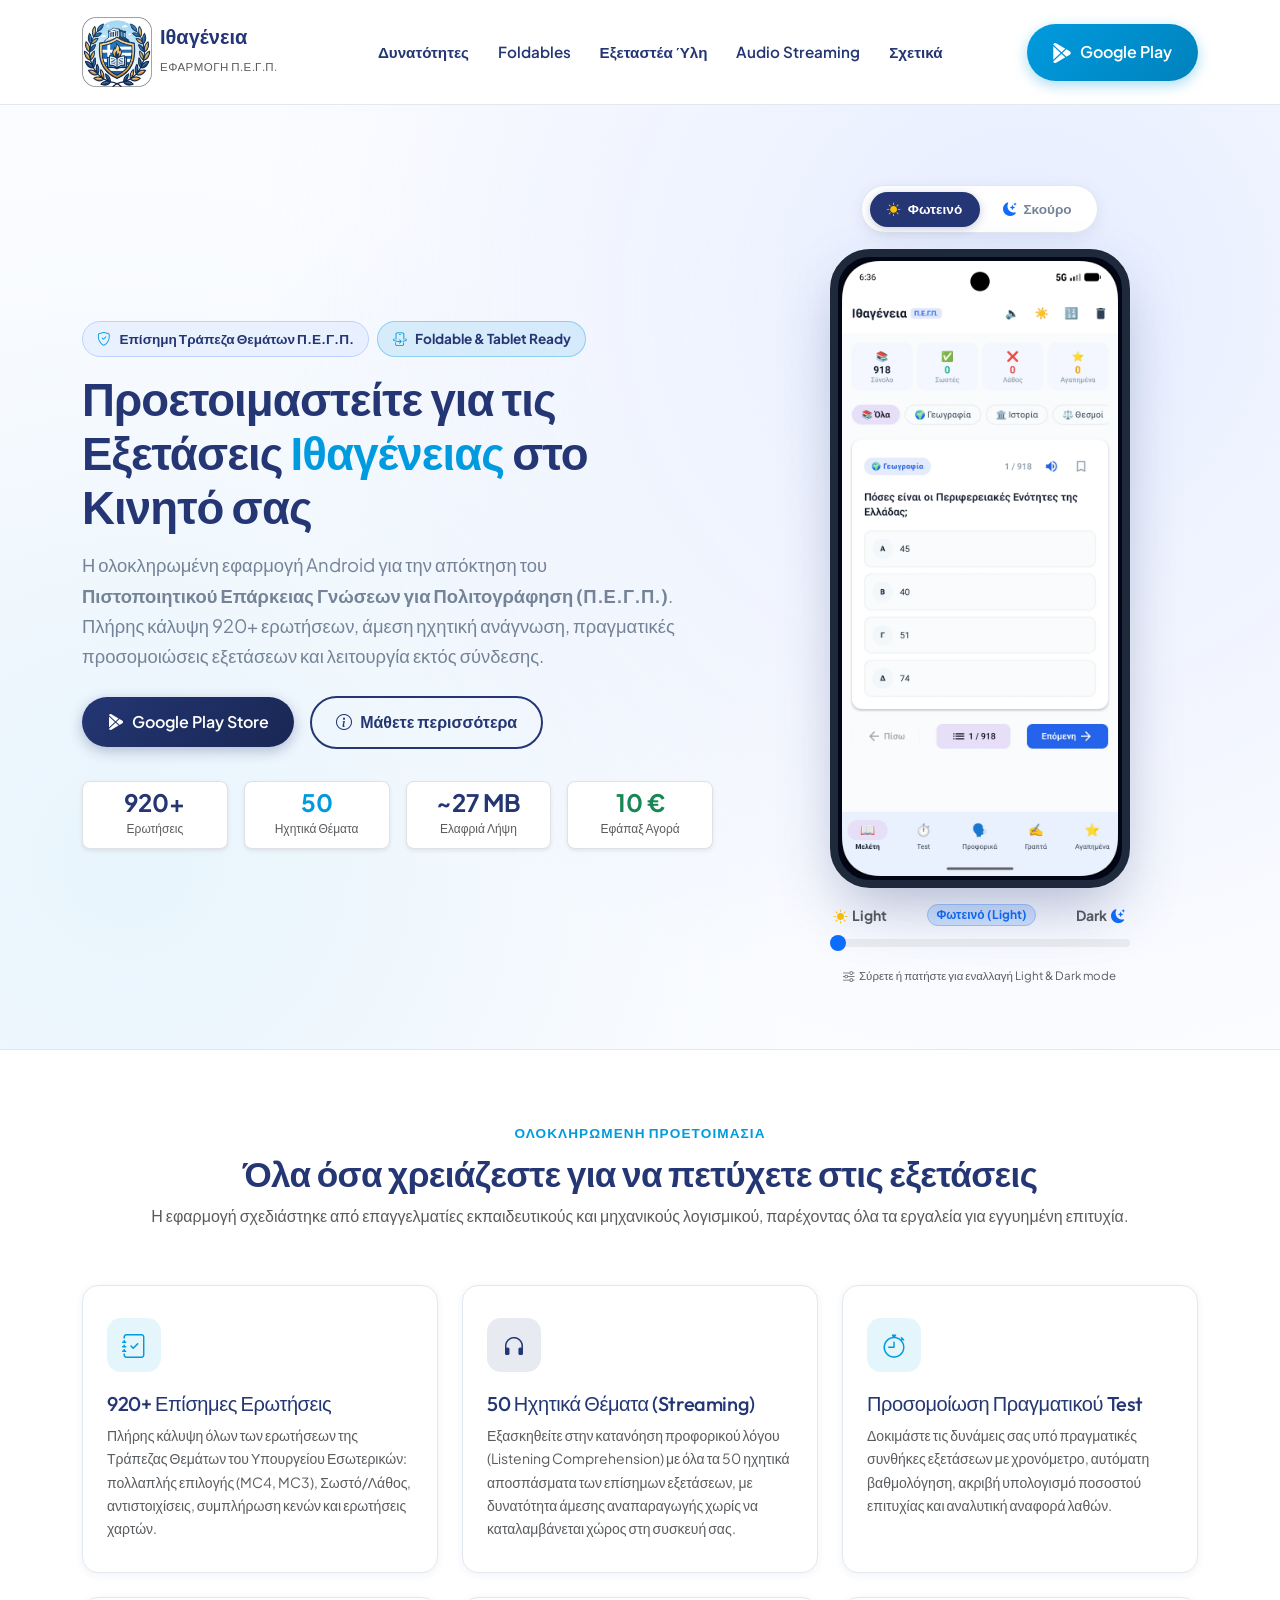
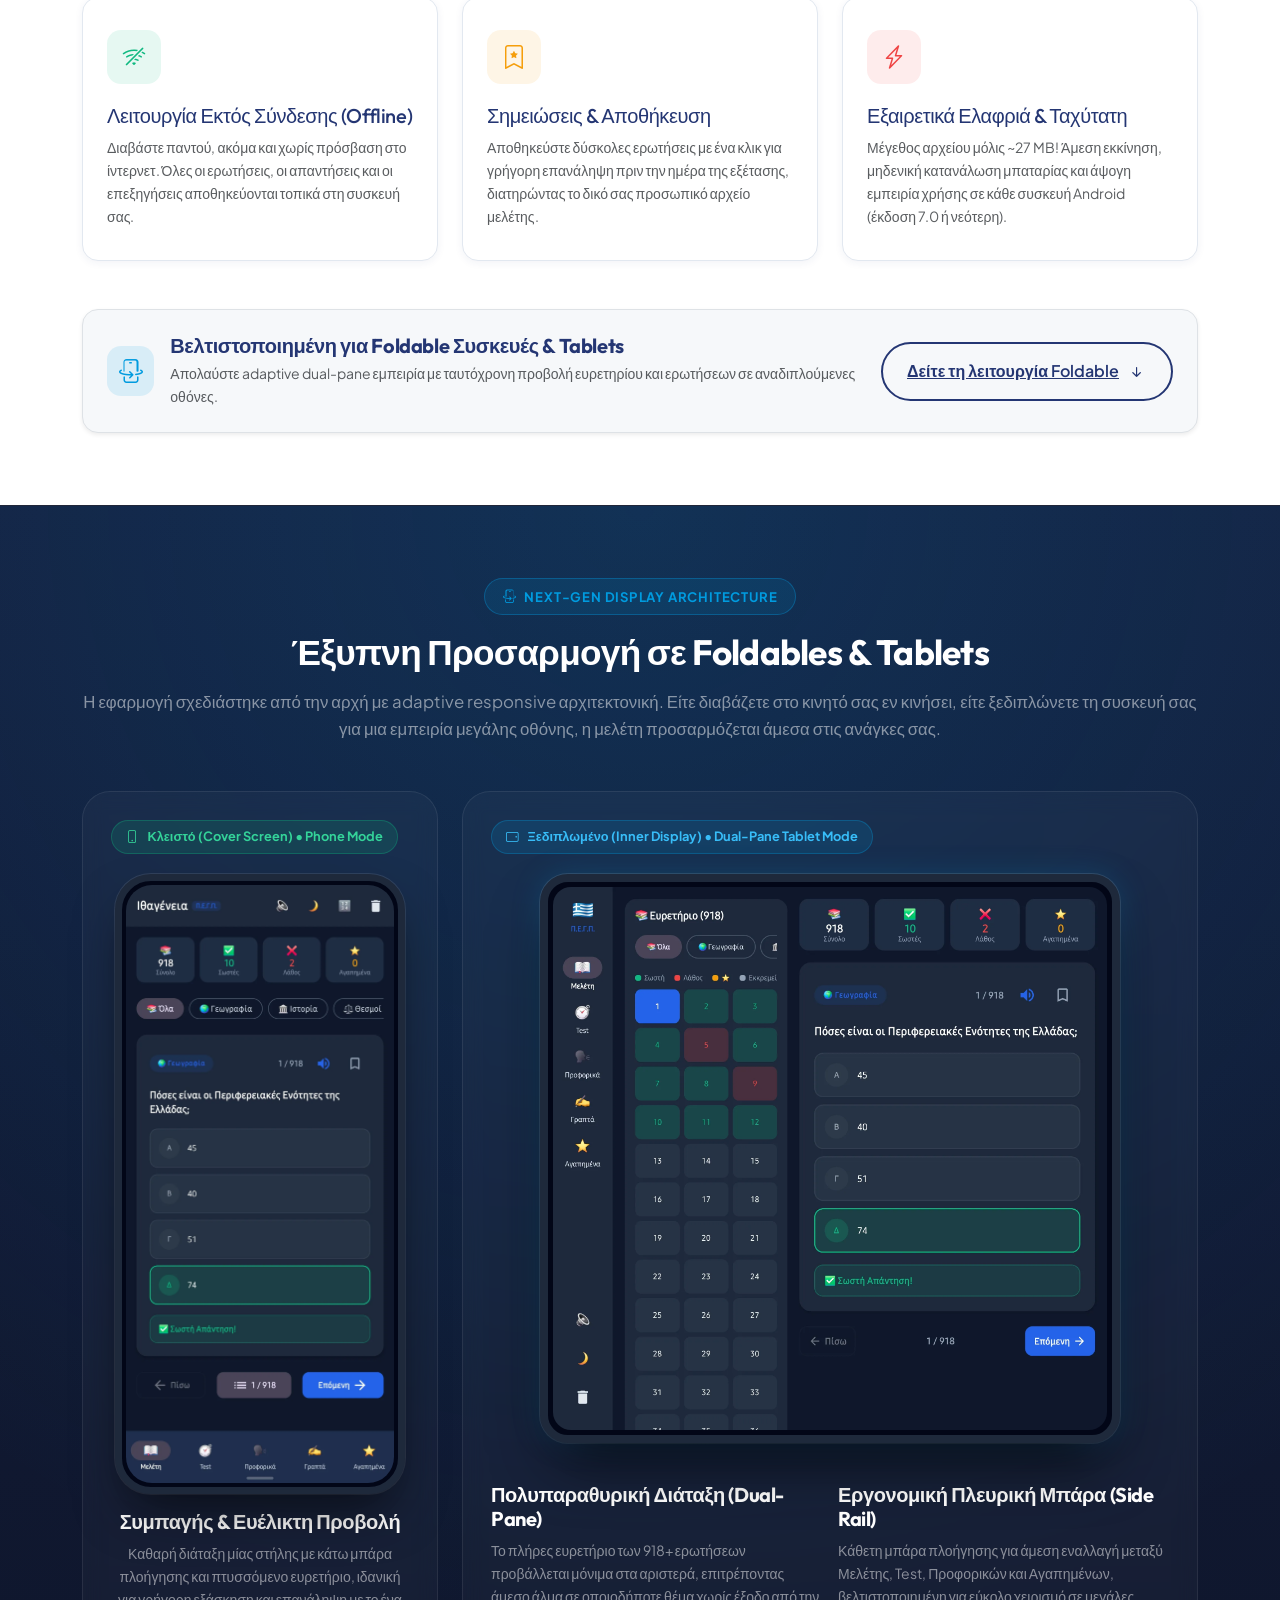
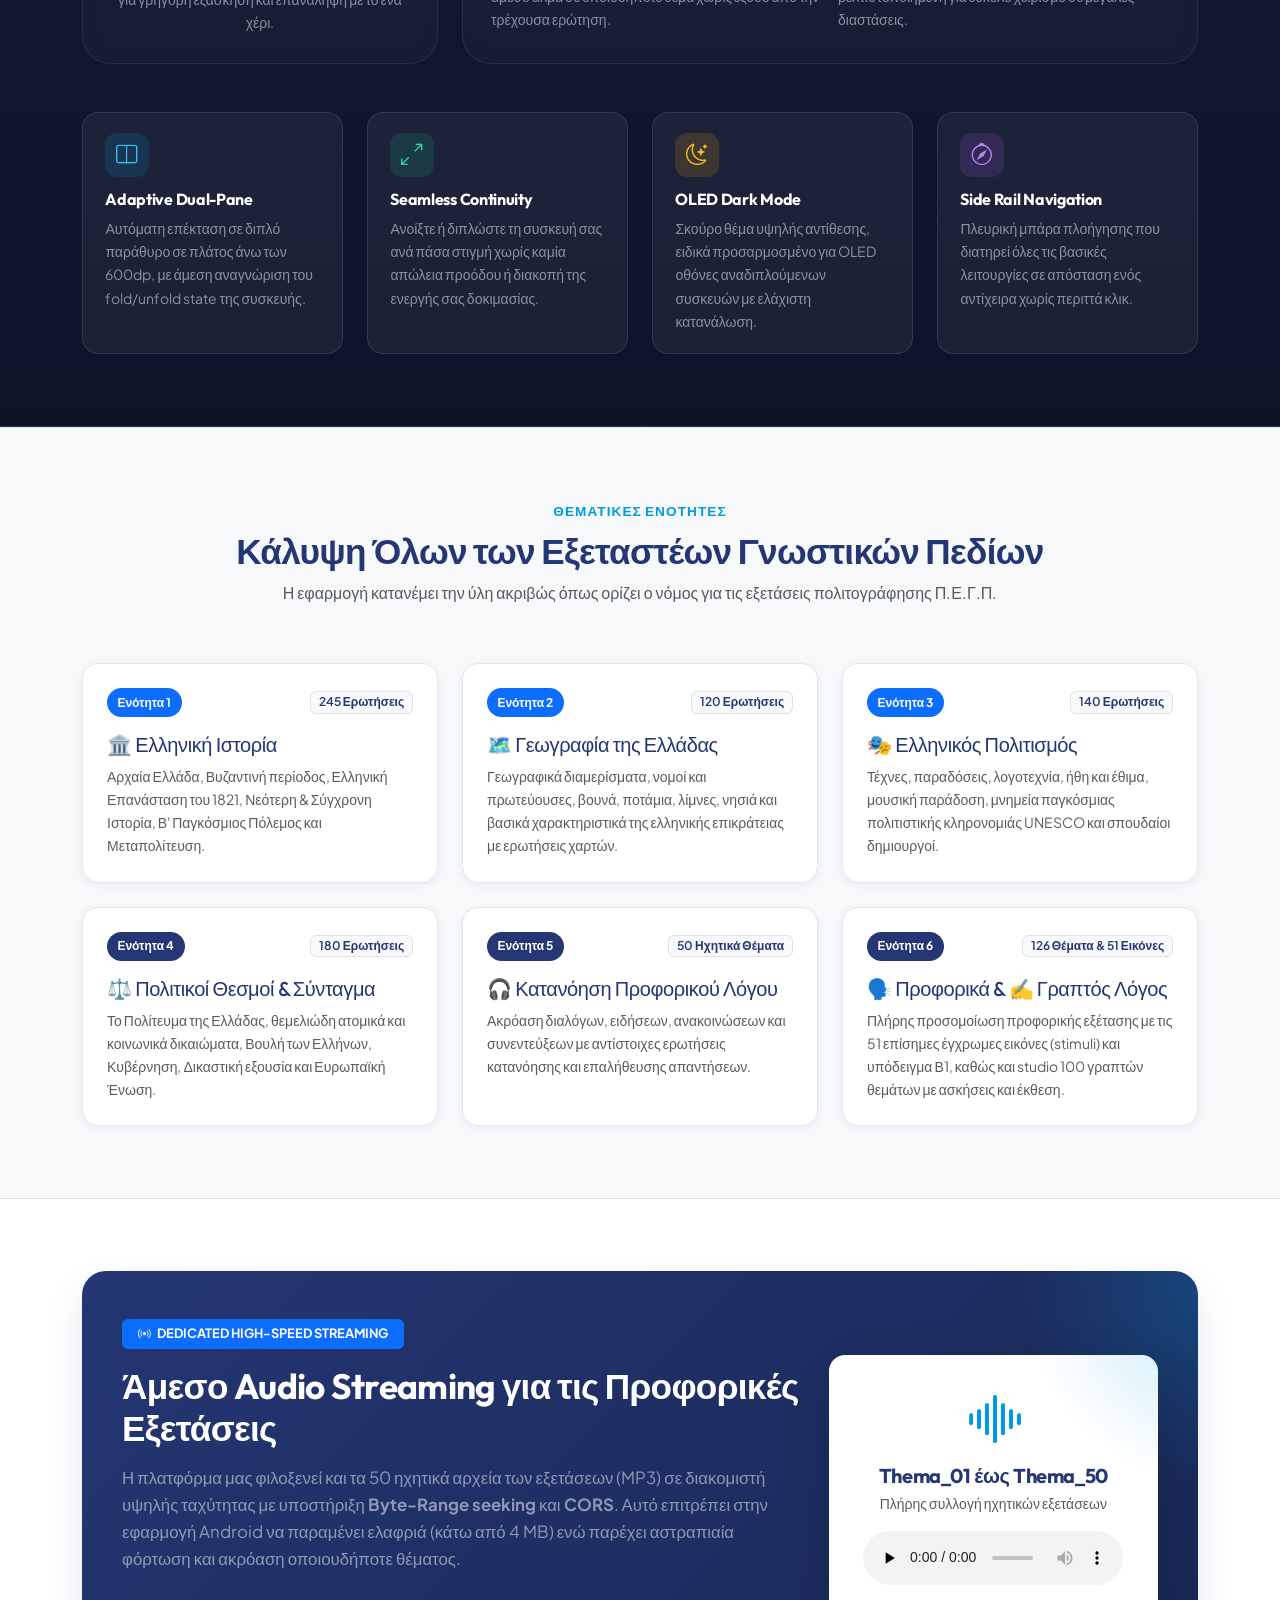
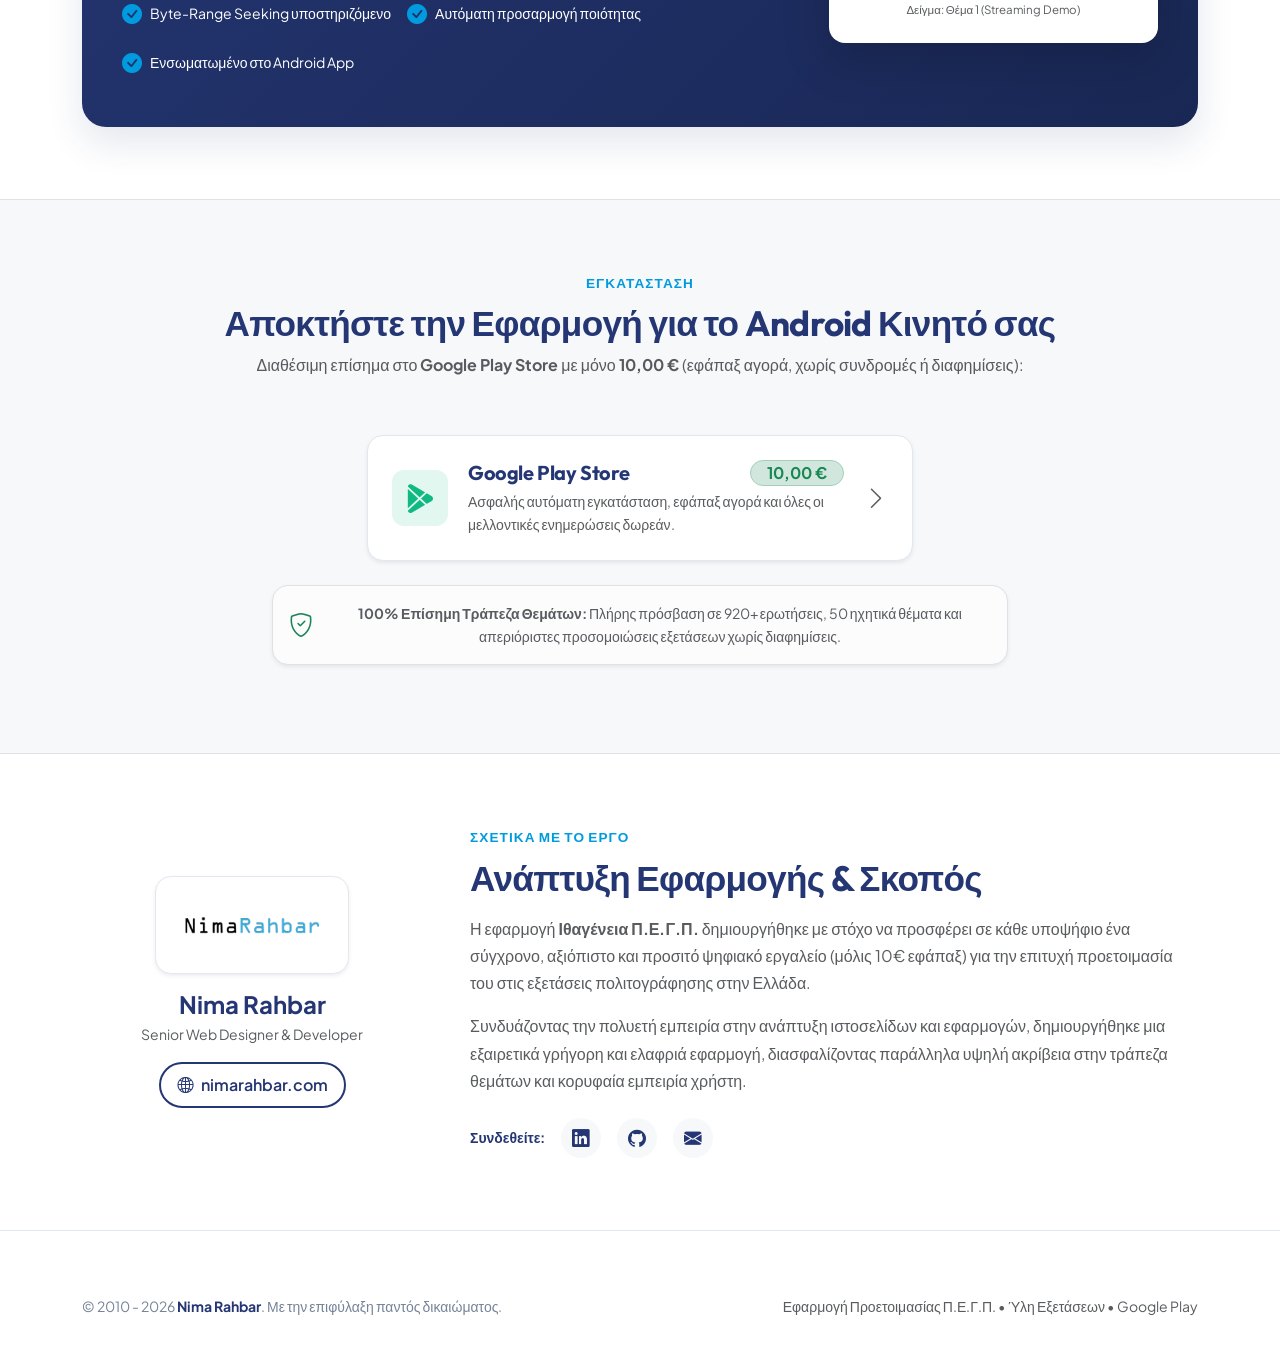
==== index.html @ b9b4ebdb "feat: update og image" ====
<!DOCTYPE html>
<html lang="el">

<head>
  <meta charset="UTF-8">
  <meta name="viewport" content="width=device-width, initial-scale=1.0">
  <title>Ιθαγένεια Π.Ε.Γ.Π. | Επίσημη Εφαρμογή Android</title>

  <!-- Preload Critical LCP Asset -->
  <link rel="preload" as="image" href="assets/main-light.webp" type="image/webp" fetchpriority="high">

  <!-- Canonical URL -->
  <link rel="canonical" href="https://ithageneia.nimarahbar.com/">

  <!-- Favicons & App Icons -->
  <link rel="apple-touch-icon" sizes="57x57" href="assets/apple-icon-57x57.png">
  <link rel="apple-touch-icon" sizes="60x60" href="assets/apple-icon-60x60.png">
  <link rel="apple-touch-icon" sizes="72x72" href="assets/apple-icon-72x72.png">
  <link rel="apple-touch-icon" sizes="76x76" href="assets/apple-icon-76x76.png">
  <link rel="apple-touch-icon" sizes="114x114" href="assets/apple-icon-114x114.png">
  <link rel="apple-touch-icon" sizes="120x120" href="assets/apple-icon-120x120.png">
  <link rel="apple-touch-icon" sizes="144x144" href="assets/apple-icon-144x144.png">
  <link rel="apple-touch-icon" sizes="152x152" href="assets/apple-icon-152x152.png">
  <link rel="apple-touch-icon" sizes="180x180" href="assets/apple-icon-180x180.png">
  <link rel="icon" type="image/png" sizes="192x192" href="assets/android-icon-192x192.png">
  <link rel="icon" type="image/png" sizes="32x32" href="assets/favicon-32x32.png">
  <link rel="icon" type="image/png" sizes="96x96" href="assets/favicon-96x96.png">
  <link rel="icon" type="image/png" sizes="16x16" href="assets/favicon-16x16.png">
  <meta name="msapplication-TileColor" content="#ffffff">
  <meta name="msapplication-TileImage" content="assets/ms-icon-144x144.png">
  <meta name="theme-color" content="#243673">
  <meta name="description"
    content="Η επίσημη εφαρμογή Android για τις εξετάσεις Ελληνικής Ιθαγένειας (Π.Ε.Γ.Π.). Πλήρης τράπεζα θεμάτων, ηχητική κατανόηση, προσομοίωση εξετάσεων, εξάσκηση εκτός σύνδεσης και βελτιστοποίηση για αναδιπλούμενες συσκευές (Foldables & Tablets).">

  <!-- Open Graph Meta Tags -->
  <meta property="og:title" content="Ιθαγένεια Π.Ε.Γ.Π. | Επίσημη Εφαρμογή Android">
  <meta property="og:description"
    content="Προετοιμαστείτε για το Πιστοποιητικό Επάρκειας Γνώσεων για Πολιτογράφηση. 920+ ερωτήσεις, 50 ηχητικά θέματα, υποστήριξη Foldable συσκευών, διαθέσιμο στο Google Play με μόνο 10€.">
  <meta property="og:type" content="website">
  <meta property="og:url" content="https://ithageneia.nimarahbar.com/">
  <meta property="og:image" content="https://ithageneia.nimarahbar.com/assets/desc_01.webp">
  <meta property="og:image:alt" content="Προεπισκόπηση Εφαρμογής Ιθαγένεια Π.Ε.Γ.Π.">
  <meta property="og:image:type" content="image/webp">
  <meta property="og:image:width" content="512">
  <meta property="og:image:height" content="512">

  <!-- Twitter Cards -->
  <meta name="twitter:card" content="summary_large_image">
  <meta name="twitter:title" content="Ιθαγένεια Π.Ε.Γ.Π. | Επίσημη Εφαρμογή Android">
  <meta name="twitter:description"
    content="920+ ερωτήσεις, 50 ηχητικά θέματα, υποστήριξη Foldable συσκευών, διαθέσιμο στο Google Play.">
  <meta name="twitter:image" content="https://ithageneia.nimarahbar.com/assets/main-light.webp">

  <!-- Local Web Fonts & Bootstrap Icons -->
  <link rel="stylesheet" href="assets/fonts/fonts.css">
  <link rel="stylesheet" href="https://cdn.jsdelivr.net/npm/bootstrap-icons@1.11.3/font/bootstrap-icons.min.css"
    media="print" onload="this.media='all'">
  <noscript>
    <link rel="stylesheet" href="https://cdn.jsdelivr.net/npm/bootstrap-icons@1.11.3/font/bootstrap-icons.min.css">
  </noscript>

  <!-- Bootstrap 5 CSS -->
  <link href="https://cdn.jsdelivr.net/npm/bootstrap@5.3.3/dist/css/bootstrap.min.css" rel="stylesheet"
    integrity="sha384-QWTKZyjpPEjISv5WaRU9OFeRpok6YctnYmDr5pNlyT2bRjXh0JMhjY6hW+ALEwIH" crossorigin="anonymous">

  <!-- Custom Theme Styles (nimarahbar.com Color Palette) -->
  <link rel="stylesheet" href="style.css">

  <!-- Structured Data (JSON-LD Schema) -->
  <script type="application/ld+json">
  {
    "@context": "https://schema.org",
    "@type": "SoftwareApplication",
    "name": "Ιθαγένεια Π.Ε.Γ.Π.",
    "operatingSystem": "Android",
    "applicationCategory": "EducationalApplication",
    "applicationSubCategory": "ExamPreparation",
    "image": "https://ithageneia.nimarahbar.com/assets/logo.webp",
    "screenshot": "https://ithageneia.nimarahbar.com/assets/main-light.webp",
    "offers": {
      "@type": "Offer",
      "price": "10.00",
      "priceCurrency": "EUR"
    },
    "installUrl": "https://play.google.com/store/apps/details?id=com.nimarahbar.ithageneia",
    "author": {
      "@type": "Person",
      "name": "Nima Rahbar",
      "url": "https://nimarahbar.com"
    },
    "description": "Η επίσημη εφαρμογή Android για τις εξετάσεις Ελληνικής Ιθαγένειας (Π.Ε.Γ.Π.)."
  }
  </script>
</head>

<body>

  <!-- Navigation Bar -->
  <nav class="navbar navbar-expand-lg navbar-custom sticky-top">
    <div class="container py-1">
      <a class="navbar-brand d-flex align-items-center gap-2" href="/">
        <div class="navbar-brand-logo">
          <img class="img-responsive" src="assets/logo.webp" alt="Ιθαγένεια Π.Ε.Γ.Π. - Επίσημη Εφαρμογή Android"
            width="70" height="70">
        </div>
        <div>
          <span class="fw-bold fs-5 text-navy-custom d-block lh-1">Ιθαγένεια</span>
          <small class="text-muted" style="font-size: 0.72rem; letter-spacing: 0.04em;">ΕΦΑΡΜΟΓΗ Π.Ε.Γ.Π.</small>
        </div>
      </a>

      <button class="navbar-toggler border-0 shadow-none" type="button" data-bs-toggle="collapse"
        data-bs-target="#navbarMain" aria-controls="navbarMain" aria-expanded="false" aria-label="Εναλλαγή πλοήγησης">
        <span class="navbar-toggler-icon"></span>
      </button>

      <div class="collapse navbar-collapse" id="navbarMain">
        <ul class="navbar-nav mx-auto mb-2 mb-lg-0">
          <li class="nav-item">
            <a class="nav-link" href="#features">Δυνατότητες</a>
          </li>
          <li class="nav-item">
            <a class="nav-link" href="#foldables">Foldables</a>
          </li>
          <li class="nav-item">
            <a class="nav-link" href="#syllabus">Εξεταστέα Ύλη</a>
          </li>
          <li class="nav-item">
            <a class="nav-link" href="#audio">Audio Streaming</a>
          </li>
          <li class="nav-item">
            <a class="nav-link" href="#about">Σχετικά</a>
          </li>
        </ul>

        <div class="d-flex align-items-center gap-2 mt-3 mt-lg-0">
          <a href="#download" class="btn-primary-custom text-decoration-none">
            <i class="bi bi-google-play fs-5"></i>
            <span>Google Play</span>
          </a>
        </div>
      </div>
    </div>
  </nav>

  <!-- Main Landmark -->
  <main id="main-content">

    <!-- Hero Section -->
    <header class="hero-section">
      <div class="container">
        <div class="row align-items-center g-5">
          <div class="col-lg-7">
            <div class="d-flex flex-wrap align-items-center gap-2 mb-3">
              <div class="hero-badge mb-0">
                <i class="bi bi-shield-check text-primary-custom"></i>
                <span>Επίσημη Τράπεζα Θεμάτων Π.Ε.Γ.Π.</span>
              </div>
              <div class="hero-badge mb-0"
                style="background: rgba(0, 155, 223, 0.12); border-color: rgba(0, 155, 223, 0.35); color: var(--nr-navy);">
                <i class="bi bi-phone-flip text-primary-custom"></i>
                <span>Foldable &amp; Tablet Ready</span>
              </div>
            </div>

            <h1 class="hero-title mb-3">
              Προετοιμαστείτε για τις Εξετάσεις <span class="text-primary-custom">Ιθαγένειας</span> στο Κινητό σας
            </h1>

            <p class="hero-subtitle mb-4">
              Η ολοκληρωμένη εφαρμογή Android για την απόκτηση του <strong>Πιστοποιητικού Επάρκειας Γνώσεων για
                Πολιτογράφηση (Π.Ε.Γ.Π.)</strong>. Πλήρης κάλυψη 920+ ερωτήσεων, άμεση ηχητική ανάγνωση, πραγματικές
              προσομοιώσεις εξετάσεων και λειτουργία εκτός σύνδεσης.
            </p>

            <div class="d-flex flex-wrap align-items-center gap-3 mb-4">
              <a href="https://play.google.com/store/apps/details?id=com.nimarahbar.ithageneia" target="_blank"
                rel="noopener noreferrer" class="btn-navy-custom text-decoration-none">
                <i class="bi bi-google-play"></i>
                <span>Google Play Store</span>
              </a>
              <a href="#features" class="btn-outline-navy text-decoration-none">
                <i class="bi bi-info-circle"></i>
                <span>Μάθετε περισσότερα</span>
              </a>
            </div>

            <!-- Quick Metrics Badges -->
            <div class="row g-3 pt-2">
              <div class="col-6 col-sm-3">
                <div class="border rounded-3 p-2 bg-white text-center shadow-sm">
                  <div class="fw-bold fs-4 text-navy-custom lh-1">920+</div>
                  <small class="text-muted" style="font-size: 0.75rem;">Ερωτήσεις</small>
                </div>
              </div>
              <div class="col-6 col-sm-3">
                <div class="border rounded-3 p-2 bg-white text-center shadow-sm">
                  <div class="fw-bold fs-4 text-primary-custom lh-1">50</div>
                  <small class="text-muted" style="font-size: 0.75rem;">Ηχητικά Θέματα</small>
                </div>
              </div>
              <div class="col-6 col-sm-3">
                <div class="border rounded-3 p-2 bg-white text-center shadow-sm">
                  <div class="fw-bold fs-4 text-navy-custom lh-1">~27 MB</div>
                  <small class="text-muted" style="font-size: 0.75rem;">Ελαφριά Λήψη</small>
                </div>
              </div>
              <div class="col-6 col-sm-3">
                <div class="border rounded-3 p-2 bg-white text-center shadow-sm">
                  <div class="fw-bold fs-4 text-success lh-1">10 €</div>
                  <small class="text-muted" style="font-size: 0.75rem;">Εφάπαξ Αγορά</small>
                </div>
              </div>
            </div>
          </div>

          <!-- Phone Mockup Preview with Light / Dark Slider -->
          <div class="col-lg-5">
            <div class="mockup-container">
              <!-- Theme Switch Pills -->
              <div class="theme-switch-pills">
                <button type="button" class="theme-switch-btn active" id="themeBtnLight">
                  <i class="bi bi-sun-fill text-warning"></i> <span>Φωτεινό</span>
                </button>
                <button type="button" class="theme-switch-btn" id="themeBtnDark">
                  <i class="bi bi-moon-stars-fill text-primary"></i> <span>Σκούρο</span>
                </button>
              </div>

              <!-- Phone Bezel Frame -->
              <div class="hero-phone-mockup-frame">
                <div class="theme-compare-box at-edge" id="themeCompareBox">
                  <!-- Base Image: Light Mode (main-light.webp) -->
                  <img src="assets/main-light.webp" alt="Ιθαγένεια Εφαρμογή - Φωτεινό Θέμα (Light Mode)"
                    class="theme-compare-img-base" id="themeImgLight" width="412" height="846">

                  <!-- Overlay Image: Dark Mode (main-dark.webp) -->
                  <div class="theme-compare-img-overlay" id="themeCompareOverlay">
                    <img src="assets/main-dark.webp" alt="Ιθαγένεια Εφαρμογή - Σκούρο Θέμα (Dark Mode)"
                      id="themeImgDark" width="412" height="846">
                  </div>

                  <!-- Divider Line & Knob -->
                  <div class="theme-slider-divider" id="themeSliderDivider">
                    <div class="theme-slider-knob">
                      <i class="bi bi-arrow-left-right"></i>
                    </div>
                  </div>

                  <!-- Invisible Screen Touch/Drag Range -->
                  <input type="range" min="0" max="100" value="0" class="theme-screen-range" id="themeScreenRange"
                    aria-label="Εναλλαγή Φωτεινού και Σκούρου Θέματος στην οθόνη">
                </div>
              </div>

              <!-- Bottom Range Slider Control -->
              <div class="theme-slider-bar-wrapper mt-3 text-center">
                <div class="d-flex align-items-center justify-content-between mb-1 px-1">
                  <small class="fw-bold text-muted d-flex align-items-center gap-1">
                    <i class="bi bi-sun-fill text-warning"></i> Light
                  </small>
                  <small
                    class="badge bg-primary-subtle text-primary border border-primary-subtle rounded-pill px-2 py-1"
                    id="sliderModeLabel">
                    Φωτεινό (Light)
                  </small>
                  <small class="fw-bold text-muted d-flex align-items-center gap-1">
                    Dark <i class="bi bi-moon-stars-fill text-primary"></i>
                  </small>
                </div>
                <input type="range" min="0" max="100" value="0" class="form-range custom-theme-range"
                  id="themeBottomRange" aria-label="Ρυθμιστικό Φωτεινού / Σκούρου Θέματος">
                <small class="text-muted d-block mt-1" style="font-size: 0.72rem;">
                  <i class="bi bi-sliders me-1"></i>Σύρετε ή πατήστε για εναλλαγή Light &amp; Dark mode
                </small>
              </div>
            </div>
          </div>
        </div>
      </div>
    </header>

    <!-- App Features Section -->
    <section id="features" class="py-5 bg-white">
      <div class="container py-4">
        <div class="section-header text-center max-w-700 mx-auto">
          <span class="section-tag">Ολοκληρωμενη Προετοιμασια</span>
          <h2 class="section-title">Όλα όσα χρειάζεστε για να πετύχετε στις εξετάσεις</h2>
          <p class="text-muted mt-2">
            Η εφαρμογή σχεδιάστηκε από επαγγελματίες εκπαιδευτικούς και μηχανικούς λογισμικού, παρέχοντας όλα τα
            εργαλεία
            για εγγυημένη επιτυχία.
          </p>
        </div>

        <div class="row g-4">
          <!-- Feature 1 -->
          <div class="col-md-6 col-lg-4">
            <div class="feature-card">
              <div class="feature-icon-wrapper">
                <i class="bi bi-journal-check"></i>
              </div>
              <h3 class="h5 text-navy-custom mb-2">920+ Επίσημες Ερωτήσεις</h3>
              <p class="text-muted small mb-0">
                Πλήρης κάλυψη όλων των ερωτήσεων της Τράπεζας Θεμάτων του Υπουργείου Εσωτερικών: πολλαπλής επιλογής
                (MC4,
                MC3), Σωστό/Λάθος, αντιστοιχίσεις, συμπλήρωση κενών και ερωτήσεις χαρτών.
              </p>
            </div>
          </div>

          <!-- Feature 2 -->
          <div class="col-md-6 col-lg-4">
            <div class="feature-card">
              <div class="feature-icon-wrapper" style="background: rgba(36, 54, 115, 0.1); color: var(--nr-navy);">
                <i class="bi bi-headphones"></i>
              </div>
              <h3 class="h5 text-navy-custom mb-2">50 Ηχητικά Θέματα (Streaming)</h3>
              <p class="text-muted small mb-0">
                Εξασκηθείτε στην κατανόηση προφορικού λόγου (Listening Comprehension) με όλα τα 50 ηχητικά αποσπάσματα
                των
                επίσημων εξετάσεων, με δυνατότητα άμεσης αναπαραγωγής χωρίς να καταλαμβάνεται χώρος στη συσκευή σας.
              </p>
            </div>
          </div>

          <!-- Feature 3 -->
          <div class="col-md-6 col-lg-4">
            <div class="feature-card">
              <div class="feature-icon-wrapper">
                <i class="bi bi-stopwatch"></i>
              </div>
              <h3 class="h5 text-navy-custom mb-2">Προσομοίωση Πραγματικού Test</h3>
              <p class="text-muted small mb-0">
                Δοκιμάστε τις δυνάμεις σας υπό πραγματικές συνθήκες εξετάσεων με χρονόμετρο, αυτόματη βαθμολόγηση,
                ακριβή
                υπολογισμό ποσοστού επιτυχίας και αναλυτική αναφορά λαθών.
              </p>
            </div>
          </div>

          <!-- Feature 4 -->
          <div class="col-md-6 col-lg-4">
            <div class="feature-card">
              <div class="feature-icon-wrapper" style="background: rgba(16, 185, 129, 0.1); color: #10b981;">
                <i class="bi bi-wifi-off"></i>
              </div>
              <h3 class="h5 text-navy-custom mb-2">Λειτουργία Εκτός Σύνδεσης (Offline)</h3>
              <p class="text-muted small mb-0">
                Διαβάστε παντού, ακόμα και χωρίς πρόσβαση στο ίντερνετ. Όλες οι ερωτήσεις, οι απαντήσεις και οι
                επεξηγήσεις αποθηκεύονται τοπικά στη συσκευή σας.
              </p>
            </div>
          </div>

          <!-- Feature 5 -->
          <div class="col-md-6 col-lg-4">
            <div class="feature-card">
              <div class="feature-icon-wrapper" style="background: rgba(245, 158, 11, 0.1); color: #f59e0b;">
                <i class="bi bi-bookmark-star"></i>
              </div>
              <h3 class="h5 text-navy-custom mb-2">Σημειώσεις & Αποθήκευση</h3>
              <p class="text-muted small mb-0">
                Αποθηκεύστε δύσκολες ερωτήσεις με ένα κλικ για γρήγορη επανάληψη πριν την ημέρα της εξέτασης,
                διατηρώντας
                το δικό σας προσωπικό αρχείο μελέτης.
              </p>
            </div>
          </div>

          <!-- Feature 6 -->
          <div class="col-md-6 col-lg-4">
            <div class="feature-card">
              <div class="feature-icon-wrapper" style="background: rgba(239, 68, 68, 0.1); color: #ef4444;">
                <i class="bi bi-lightning-charge"></i>
              </div>
              <h3 class="h5 text-navy-custom mb-2">Εξαιρετικά Ελαφριά &amp; Ταχύτατη</h3>
              <p class="text-muted small mb-0">
                Μέγεθος αρχείου μόλις ~27 MB! Άμεση εκκίνηση, μηδενική κατανάλωση μπαταρίας και άψογη εμπειρία χρήσης σε
                κάθε συσκευή Android (έκδοση 7.0 ή νεότερη).
              </p>
            </div>
          </div>
        </div>

        <!-- Foldables Highlight Banner inside Features -->
        <div
          class="mt-5 p-4 rounded-4 bg-subtle-custom border d-flex flex-column flex-md-row align-items-center justify-content-between gap-3 shadow-sm">
          <div class="d-flex align-items-center gap-3">
            <div class="feature-icon-wrapper mb-0"
              style="background: rgba(0, 155, 223, 0.12); color: var(--nr-primary); width: 50px; height: 50px;">
              <i class="bi bi-phone-flip fs-4"></i>
            </div>
            <div>
              <h3 class="h5 text-navy-custom mb-1 fw-bold">Βελτιστοποιημένη για Foldable Συσκευές &amp; Tablets</h3>
              <p class="text-muted small mb-0">Απολαύστε adaptive dual-pane εμπειρία με ταυτόχρονη προβολή ευρετηρίου
                και
                ερωτήσεων σε αναδιπλούμενες οθόνες.</p>
            </div>
          </div>
          <a href="#foldables" class="btn-outline-navy btn-sm text-nowrap">
            <span>Δείτε τη λειτουργία Foldable</span>
            <i class="bi bi-arrow-down-short fs-5"></i>
          </a>
        </div>
      </div>
    </section>

    <!-- Foldables & Tablets Showcase Section -->
    <section id="foldables" class="py-5 foldable-showcase-section">
      <div class="container py-4">
        <div class="section-header text-center max-w-700 mx-auto mb-5">
          <div class="foldable-badge-pill mb-3">
            <i class="bi bi-phone-flip"></i>
            <span>Next-Gen Display Architecture</span>
          </div>
          <h2 class="section-title mb-3">Έξυπνη Προσαρμογή σε Foldables &amp; Tablets</h2>
          <p class="text-white-50 mt-2" style="font-size: 1.05rem; line-height: 1.6;">
            Η εφαρμογή σχεδιάστηκε από την αρχή με adaptive responsive αρχιτεκτονική. Είτε διαβάζετε στο κινητό σας εν
            κινήσει, είτε ξεδιπλώνετε τη συσκευή σας για μια εμπειρία μεγάλης οθόνης, η μελέτη προσαρμόζεται άμεσα στις
            ανάγκες σας.
          </p>
        </div>

        <!-- Devices Showcase Grid -->
        <div class="row align-items-stretch g-4 mb-5">
          <!-- Folded (Cover Screen / Smartphone) -->
          <div class="col-lg-4">
            <div class="device-card-wrapper text-center">
              <span class="device-label-pill phone-mode">
                <i class="bi bi-phone"></i> Κλειστό (Cover Screen) &bull; Phone Mode
              </span>
              <div class="phone-device-frame mb-3">
                <img src="assets/Un-Fold.webp" alt="Ιθαγένεια Εφαρμογή σε Smartphone / Cover Screen" loading="lazy"
                  width="600" height="700">
              </div>
              <h3 class="h5 fw-bold text-white mb-2">Συμπαγής &amp; Ευέλικτη Προβολή</h3>
              <p class="text-white-50 small mb-0">
                Καθαρή διάταξη μίας στήλης με κάτω μπάρα πλοήγησης και πτυσσόμενο ευρετήριο, ιδανική για γρήγορη
                εξάσκηση
                και επανάληψη με το ένα χέρι.
              </p>
            </div>
          </div>

          <!-- Unfolded (Inner Display / Tablet Dual-Pane) -->
          <div class="col-lg-8">
            <div class="device-card-wrapper">
              <span class="device-label-pill fold-mode">
                <i class="bi bi-tablet-landscape"></i> Ξεδιπλωμένο (Inner Display) &bull; Dual-Pane Tablet Mode
              </span>
              <div class="foldable-device-frame mb-3">
                <img src="assets/Fold.webp" alt="Ιθαγένεια Εφαρμογή σε Foldable Inner Screen / Tablet Dual-Pane"
                  loading="lazy" width="1200" height="700">
              </div>
              <div class="row g-3 text-start mt-2">
                <div class="col-md-6">
                  <h3 class="h5 fw-bold text-white mb-2">Πολυπαραθυρική Διάταξη (Dual-Pane)</h3>
                  <p class="text-white-50 small mb-0">
                    Το πλήρες ευρετήριο των 918+ ερωτήσεων προβάλλεται μόνιμα στα αριστερά, επιτρέποντας άμεσο άλμα σε
                    οποιοδήποτε θέμα χωρίς έξοδο από την τρέχουσα ερώτηση.
                  </p>
                </div>
                <div class="col-md-6">
                  <h3 class="h5 fw-bold text-white mb-2">Εργονομική Πλευρική Μπάρα (Side Rail)</h3>
                  <p class="text-white-50 small mb-0">
                    Κάθετη μπάρα πλοήγησης για άμεση εναλλαγή μεταξύ Μελέτης, Test, Προφορικών και Αγαπημένων,
                    βελτιστοποιημένη για εύκολο χειρισμό σε μεγάλες διαστάσεις.
                  </p>
                </div>
              </div>
            </div>
          </div>
        </div>

        <!-- Specs / Highlights Grid -->
        <div class="row g-4">
          <div class="col-md-6 col-lg-3">
            <div class="foldable-spec-pill">
              <div class="foldable-spec-icon">
                <i class="bi bi-layout-split"></i>
              </div>
              <h3 class="h6 text-white fw-bold mb-2">Adaptive Dual-Pane</h3>
              <p class="text-white-50 small mb-0">
                Αυτόματη επέκταση σε διπλό παράθυρο σε πλάτος άνω των 600dp, με άμεση αναγνώριση του fold/unfold state
                της
                συσκευής.
              </p>
            </div>
          </div>

          <div class="col-md-6 col-lg-3">
            <div class="foldable-spec-pill">
              <div class="foldable-spec-icon" style="background: rgba(16, 185, 129, 0.15); color: #34d399;">
                <i class="bi bi-arrows-angle-expand"></i>
              </div>
              <h3 class="h6 text-white fw-bold mb-2">Seamless Continuity</h3>
              <p class="text-white-50 small mb-0">
                Ανοίξτε ή διπλώστε τη συσκευή σας ανά πάσα στιγμή χωρίς καμία απώλεια προόδου ή διακοπή της ενεργής σας
                δοκιμασίας.
              </p>
            </div>
          </div>

          <div class="col-md-6 col-lg-3">
            <div class="foldable-spec-pill">
              <div class="foldable-spec-icon" style="background: rgba(245, 158, 11, 0.15); color: #fbbf24;">
                <i class="bi bi-moon-stars"></i>
              </div>
              <h3 class="h6 text-white fw-bold mb-2">OLED Dark Mode</h3>
              <p class="text-white-50 small mb-0">
                Σκούρο θέμα υψηλής αντίθεσης, ειδικά προσαρμοσμένο για OLED οθόνες αναδιπλούμενων συσκευών με ελάχιστη
                κατανάλωση.
              </p>
            </div>
          </div>

          <div class="col-md-6 col-lg-3">
            <div class="foldable-spec-pill">
              <div class="foldable-spec-icon" style="background: rgba(168, 85, 247, 0.15); color: #c084fc;">
                <i class="bi bi-compass"></i>
              </div>
              <h3 class="h6 text-white fw-bold mb-2">Side Rail Navigation</h3>
              <p class="text-white-50 small mb-0">
                Πλευρική μπάρα πλοήγησης που διατηρεί όλες τις βασικές λειτουργίες σε απόσταση ενός αντίχειρα χωρίς
                περιττά κλικ.
              </p>
            </div>
          </div>
        </div>
      </div>
    </section>

    <!-- Exam Syllabus Breakdown Section -->
    <section id="syllabus" class="py-5 bg-subtle-custom border-top border-bottom">
      <div class="container py-4">
        <div class="section-header text-center max-w-700 mx-auto">
          <span class="section-tag">Θεματικες Ενοτητες</span>
          <h2 class="section-title">Κάλυψη Όλων των Εξεταστέων Γνωστικών Πεδίων</h2>
          <p class="text-muted mt-2">
            Η εφαρμογή κατανέμει την ύλη ακριβώς όπως ορίζει ο νόμος για τις εξετάσεις πολιτογράφησης Π.Ε.Γ.Π.
          </p>
        </div>

        <div class="row g-4">
          <!-- Module 1 -->
          <div class="col-md-6 col-lg-4">
            <div class="topic-card h-100">
              <div class="d-flex justify-content-between align-items-center mb-3">
                <span class="topic-badge bg-primary text-white">Ενότητα 1</span>
                <span class="badge bg-light text-navy-custom border fw-semibold">245 Ερωτήσεις</span>
              </div>
              <h3 class="h5 text-navy-custom">🏛️ Ελληνική Ιστορία</h3>
              <p class="text-muted small mb-0">
                Αρχαία Ελλάδα, Βυζαντινή περίοδος, Ελληνική Επανάσταση του 1821, Νεότερη & Σύγχρονη Ιστορία, Β'
                Παγκόσμιος
                Πόλεμος και Μεταπολίτευση.
              </p>
            </div>
          </div>

          <!-- Module 2 -->
          <div class="col-md-6 col-lg-4">
            <div class="topic-card h-100">
              <div class="d-flex justify-content-between align-items-center mb-3">
                <span class="topic-badge bg-primary text-white">Ενότητα 2</span>
                <span class="badge bg-light text-navy-custom border fw-semibold">120 Ερωτήσεις</span>
              </div>
              <h3 class="h5 text-navy-custom">🗺️ Γεωγραφία της Ελλάδας</h3>
              <p class="text-muted small mb-0">
                Γεωγραφικά διαμερίσματα, νομοί και πρωτεύουσες, βουνά, ποτάμια, λίμνες, νησιά και βασικά χαρακτηριστικά
                της ελληνικής επικράτειας με ερωτήσεις χαρτών.
              </p>
            </div>
          </div>

          <!-- Module 3 -->
          <div class="col-md-6 col-lg-4">
            <div class="topic-card h-100">
              <div class="d-flex justify-content-between align-items-center mb-3">
                <span class="topic-badge bg-primary text-white">Ενότητα 3</span>
                <span class="badge bg-light text-navy-custom border fw-semibold">140 Ερωτήσεις</span>
              </div>
              <h3 class="h5 text-navy-custom">🎭 Ελληνικός Πολιτισμός</h3>
              <p class="text-muted small mb-0">
                Τέχνες, παραδόσεις, λογοτεχνία, ήθη και έθιμα, μουσική παράδοση, μνημεία παγκόσμιας πολιτιστικής
                κληρονομιάς UNESCO και σπουδαίοι δημιουργοί.
              </p>
            </div>
          </div>

          <!-- Module 4 -->
          <div class="col-md-6 col-lg-4">
            <div class="topic-card h-100">
              <div class="d-flex justify-content-between align-items-center mb-3">
                <span class="topic-badge bg-navy-custom text-white">Ενότητα 4</span>
                <span class="badge bg-light text-navy-custom border fw-semibold">180 Ερωτήσεις</span>
              </div>
              <h3 class="h5 text-navy-custom">⚖️ Πολιτικοί Θεσμοί & Σύνταγμα</h3>
              <p class="text-muted small mb-0">
                Το Πολίτευμα της Ελλάδας, θεμελιώδη ατομικά και κοινωνικά δικαιώματα, Βουλή των Ελλήνων, Κυβέρνηση,
                Δικαστική εξουσία και Ευρωπαϊκή Ένωση.
              </p>
            </div>
          </div>

          <!-- Module 5 -->
          <div class="col-md-6 col-lg-4">
            <div class="topic-card h-100">
              <div class="d-flex justify-content-between align-items-center mb-3">
                <span class="topic-badge bg-navy-custom text-white">Ενότητα 5</span>
                <span class="badge bg-light text-navy-custom border fw-semibold">50 Ηχητικά Θέματα</span>
              </div>
              <h3 class="h5 text-navy-custom">🎧 Κατανόηση Προφορικού Λόγου</h3>
              <p class="text-muted small mb-0">
                Ακρόαση διαλόγων, ειδήσεων, ανακοινώσεων και συνεντεύξεων με αντίστοιχες ερωτήσεις κατανόησης και
                επαλήθευσης απαντήσεων.
              </p>
            </div>
          </div>

          <!-- Module 6 -->
          <div class="col-md-6 col-lg-4">
            <div class="topic-card h-100">
              <div class="d-flex justify-content-between align-items-center mb-3">
                <span class="topic-badge bg-navy-custom text-white">Ενότητα 6</span>
                <span class="badge bg-light text-navy-custom border fw-semibold">126 Θέματα & 51 Εικόνες</span>
              </div>
              <h3 class="h5 text-navy-custom">🗣️ Προφορικά & ✍️ Γραπτός Λόγος</h3>
              <p class="text-muted small mb-0">
                Πλήρης προσομοίωση προφορικής εξέτασης με τις 51 επίσημες έγχρωμες εικόνες (stimuli) και υπόδειγμα Β1,
                καθώς και studio 100 γραπτών θεμάτων με ασκήσεις και έκθεση.
              </p>
            </div>
          </div>
        </div>
      </div>
    </section>

    <!-- Audio Streaming Spotlight Section -->
    <section id="audio" class="py-5 bg-white">
      <div class="container py-4">
        <div class="audio-spotlight">
          <div class="row align-items-center g-4">
            <div class="col-lg-8">
              <span class="badge bg-primary text-white fw-bold mb-3 px-3 py-2" style="font-size: 0.8rem;">
                <i class="bi bi-broadcast me-1"></i> DEDICATED HIGH-SPEED STREAMING
              </span>
              <h2 class="display-font text-white mb-3" style="font-size: 2.2rem;">
                Άμεσο Audio Streaming για τις Προφορικές Εξετάσεις
              </h2>
              <p class="text-white-50 mb-4" style="font-size: 1.05rem; line-height: 1.6;">
                Η πλατφόρμα μας φιλοξενεί και τα 50 ηχητικά αρχεία των εξετάσεων (MP3) σε διακομιστή υψηλής ταχύτητας με
                υποστήριξη <strong>Byte-Range seeking</strong> και <strong>CORS</strong>. Αυτό επιτρέπει στην εφαρμογή
                Android να παραμένει ελαφριά (κάτω από 4 MB) ενώ παρέχει αστραπιαία φόρτωση και ακρόαση οποιουδήποτε
                θέματος.
              </p>
              <div class="d-flex flex-wrap gap-3">
                <div class="d-flex align-items-center gap-2 text-white small">
                  <i class="bi bi-check-circle-fill text-primary-custom fs-5"></i>
                  <span>Byte-Range Seeking υποστηριζόμενο</span>
                </div>
                <div class="d-flex align-items-center gap-2 text-white small">
                  <i class="bi bi-check-circle-fill text-primary-custom fs-5"></i>
                  <span>Αυτόματη προσαρμογή ποιότητας</span>
                </div>
                <div class="d-flex align-items-center gap-2 text-white small">
                  <i class="bi bi-check-circle-fill text-primary-custom fs-5"></i>
                  <span>Ενσωματωμένο στο Android App</span>
                </div>
              </div>
            </div>
            <div class="col-lg-4 text-center">
              <div class="p-4 rounded-4 bg-white text-navy-custom shadow-lg">
                <div class="display-3 text-primary-custom mb-2">
                  <i class="bi bi-soundwave"></i>
                </div>
                <h3 class="h5 fw-bold mb-1">Thema_01 έως Thema_50</h3>
                <p class="text-muted small mb-3">Πλήρης συλλογή ηχητικών εξετάσεων</p>
                <audio controls preload="none" class="w-100" style="max-width: 260px;">
                  <source src="audio/Thema_01.mp3" type="audio/mpeg">
                  Ο browser σας δεν υποστηρίζει αναπαραγωγή ήχου.
                </audio>
                <small class="d-block text-muted mt-2" style="font-size: 0.72rem;">Δείγμα: Θέμα 1 (Streaming
                  Demo)</small>
              </div>
            </div>
          </div>
        </div>
      </div>
    </section>

    <!-- Download Section -->
    <section id="download" class="py-5 bg-subtle-custom border-top">
      <div class="container py-4">
        <div class="section-header text-center max-w-700 mx-auto">
          <span class="section-tag">Εγκατασταση</span>
          <h2 class="section-title">Αποκτήστε την Εφαρμογή για το Android Κινητό σας</h2>
          <p class="text-muted mt-2">
            Διαθέσιμη επίσημα στο <strong>Google Play Store</strong> με μόνο <strong>10,00 €</strong> (εφάπαξ αγορά,
            χωρίς συνδρομές ή διαφημίσεις):
          </p>
        </div>

        <div class="row justify-content-center g-4">
          <!-- Google Play Option -->
          <div class="col-md-8 col-lg-6">
            <a href="https://play.google.com/store/apps/details?id=com.nimarahbar.ithageneia" target="_blank"
              rel="noopener noreferrer" class="download-channel-card p-4 h-100 shadow-sm">
              <div class="download-channel-icon"
                style="background: rgba(16, 185, 129, 0.12); color: #10b981; width: 56px; height: 56px; font-size: 1.8rem;">
                <i class="bi bi-google-play"></i>
              </div>
              <div class="flex-grow-1">
                <div class="d-flex align-items-center justify-content-between mb-1">
                  <h3 class="mb-0 text-navy-custom fw-bold fs-5">Google Play Store</h3>
                  <span
                    class="badge bg-success-subtle text-success border border-success-subtle rounded-pill px-3 py-1 fw-bold fs-6">10,00
                    €</span>
                </div>
                <p class="text-muted small mb-0">Ασφαλής αυτόματη εγκατάσταση, εφάπαξ αγορά και όλες οι μελλοντικές
                  ενημερώσεις δωρεάν.</p>
              </div>
              <div class="text-muted fs-4">
                <i class="bi bi-chevron-right"></i>
              </div>
            </a>
          </div>
        </div>

        <!-- Feature Highlight Note -->
        <div class="row justify-content-center mt-4">
          <div class="col-lg-8">
            <div
              class="alert alert-light border rounded-4 d-flex align-items-center justify-content-center gap-3 p-3 shadow-sm text-center"
              role="alert">
              <i class="bi bi-shield-check text-success fs-4 flex-shrink-0"></i>
              <div class="small text-muted mb-0">
                <strong>100% Επίσημη Τράπεζα Θεμάτων:</strong> Πλήρης πρόσβαση σε 920+ ερωτήσεις, 50 ηχητικά θέματα και
                απεριόριστες προσομοιώσεις εξετάσεων χωρίς διαφημίσεις.
              </div>
            </div>
          </div>
        </div>
      </div>
    </section>

    <!-- Creator / About Section -->
    <section id="about" class="py-5 bg-white border-top">
      <div class="container py-4">
        <div class="row align-items-center g-5">
          <div class="col-lg-4 text-center">
            <div class="d-inline-block position-relative mb-3">
              <a href="https://nimarahbar.com" target="_blank" rel="noopener noreferrer"
                class="about-logo-wrapper d-inline-flex align-items-center justify-content-center py-3 px-4 rounded-4 shadow-sm text-decoration-none"
                title="Nima Rahbar">
                <img src="assets/nimarahbar.webp" alt="Nima Rahbar" class="about-creator-logo img-fluid" width="180"
                  height="60">
              </a>
            </div>
            <div class="h4 text-navy-custom fw-bold mb-1 fs-4">Nima Rahbar</div>
            <p class="text-muted small mb-3">Senior Web Designer &amp; Developer</p>
            <a href="https://nimarahbar.com" target="_blank" rel="noopener noreferrer"
              class="btn-outline-navy btn-sm text-decoration-none py-2 px-3">
              <i class="bi bi-globe2"></i>
              <span>nimarahbar.com</span>
            </a>
          </div>

          <div class="col-lg-8">
            <span class="section-tag">Σχετικα με το Εργο</span>
            <h2 class="section-title mb-3">Ανάπτυξη Εφαρμογής & Σκοπός</h2>
            <p class="text-muted" style="line-height: 1.7;">
              Η εφαρμογή <strong>Ιθαγένεια Π.Ε.Γ.Π.</strong> δημιουργήθηκε με στόχο να προσφέρει σε κάθε υποψήφιο ένα
              σύγχρονο, αξιόπιστο και προσιτό ψηφιακό εργαλείο (μόλις 10€ εφάπαξ) για την επιτυχή προετοιμασία του στις
              εξετάσεις
              πολιτογράφησης στην Ελλάδα.
            </p>
            <p class="text-muted" style="line-height: 1.7;">
              Συνδυάζοντας την πολυετή εμπειρία στην ανάπτυξη ιστοσελίδων και εφαρμογών, δημιουργήθηκε μια εξαιρετικά
              γρήγορη και ελαφριά εφαρμογή, διασφαλίζοντας παράλληλα υψηλή ακρίβεια στην τράπεζα θεμάτων και κορυφαία
              εμπειρία χρήστη.
            </p>

            <div class="d-flex align-items-center gap-3 mt-4">
              <span class="small fw-bold text-navy-custom">Συνδεθείτε:</span>
              <a href="https://www.linkedin.com/in/nimarahbar/" target="_blank" rel="noopener noreferrer"
                class="social-icon-btn" title="LinkedIn">
                <i class="bi bi-linkedin"></i>
              </a>
              <a href="https://github.com/nima-rahbar" target="_blank" rel="noopener noreferrer" class="social-icon-btn"
                title="GitHub">
                <i class="bi bi-github"></i>
              </a>
              <a href="https://nimarahbar.com/contact/" target="_blank" rel="noopener noreferrer"
                class="social-icon-btn" title="Επικοινωνία">
                <i class="bi bi-envelope-fill"></i>
              </a>
            </div>
          </div>
        </div>
      </div>
    </section>
  </main>

  <!-- Footer -->
  <footer class="footer-section">
    <div class="container">
      <div class="row align-items-center gy-3">
        <div class="col-md-6 text-center text-md-start">
          <p class="mb-0 small">
            &copy; 2010 - 2026 <a href="https://nimarahbar.com" target="_blank" rel="noopener noreferrer"
              class="author-link">Nima Rahbar</a>. Με την επιφύλαξη παντός δικαιώματος.
          </p>
        </div>
        <div class="col-md-6 text-center text-md-end">
          <p class="mb-0 small text-muted">
            Εφαρμογή Προετοιμασίας Π.Ε.Γ.Π. &bull; <a href="#syllabus" class="text-decoration-none text-muted">Ύλη
              Εξετάσεων</a> &bull; <a href="#download" class="text-decoration-none text-muted">Google Play</a>
          </p>
        </div>
      </div>
    </div>
  </footer>

  <!-- Bootstrap 5 JS Bundle -->
  <script src="https://cdn.jsdelivr.net/npm/bootstrap@5.3.3/dist/js/bootstrap.bundle.min.js"
    integrity="sha384-YvpcrYf0tY3lHB60NNkmXc5s9fDVZLESaAA55NDzOxhy9GkcIdslK1eN7N6jIeHz" crossorigin="anonymous"
    defer></script>

  <!-- Light / Dark Mode Hero Slider Logic -->
  <script>
    (function () {
      const compareBox = document.getElementById('themeCompareBox');
      const bottomRange = document.getElementById('themeBottomRange');
      const screenRange = document.getElementById('themeScreenRange');
      const btnLight = document.getElementById('themeBtnLight');
      const btnDark = document.getElementById('themeBtnDark');
      const modeLabel = document.getElementById('sliderModeLabel');

      if (!compareBox || !bottomRange) return;

      let animationFrameId = null;

      function updateThemePos(val) {
        val = Math.max(0, Math.min(100, Number(val)));
        compareBox.style.setProperty('--slider-pos', val + '%');
        bottomRange.value = val;
        if (screenRange) screenRange.value = val;

        if (val <= 0.5 || val >= 99.5) {
          compareBox.classList.add('at-edge');
        } else {
          compareBox.classList.remove('at-edge');
        }

        if (val < 25) {
          btnLight.classList.add('active');
          btnDark.classList.remove('active');
          if (modeLabel) modeLabel.textContent = val === 0 ? 'Φωτεινό (Light)' : Math.round(val) + '% Σκούρο';
        } else if (val > 75) {
          btnDark.classList.add('active');
          btnLight.classList.remove('active');
          if (modeLabel) modeLabel.textContent = val === 100 ? 'Σκούρο (Dark)' : Math.round(val) + '% Σκούρο';
        } else {
          btnLight.classList.remove('active');
          btnDark.classList.remove('active');
          if (modeLabel) modeLabel.textContent = 'Σύγκριση ' + Math.round(val) + '%';
        }
      }

      bottomRange.addEventListener('input', function () {
        if (animationFrameId) cancelAnimationFrame(animationFrameId);
        updateThemePos(this.value);
      });

      if (screenRange) {
        screenRange.addEventListener('input', function () {
          if (animationFrameId) cancelAnimationFrame(animationFrameId);
          updateThemePos(this.value);
        });
      }

      function animateTo(targetVal) {
        if (animationFrameId) cancelAnimationFrame(animationFrameId);
        const currentStyleVal = compareBox.style.getPropertyValue('--slider-pos') || '0%';
        const currentVal = parseFloat(currentStyleVal) || 0;
        const startTime = performance.now();
        const duration = 280;

        function step(now) {
          const elapsed = now - startTime;
          const progress = Math.min(elapsed / duration, 1);
          const ease = 1 - Math.pow(1 - progress, 3); // cubic ease out
          const nextVal = currentVal + (targetVal - currentVal) * ease;
          updateThemePos(nextVal);
          if (progress < 1) {
            animationFrameId = requestAnimationFrame(step);
          }
        }
        animationFrameId = requestAnimationFrame(step);
      }

      btnLight.addEventListener('click', function () {
        animateTo(0);
      });

      btnDark.addEventListener('click', function () {
        animateTo(100);
      });
    })();
  </script>
</body>

</html>
---- assets/fonts/fonts.css ----
/* latin-ext */
@font-face {
  font-family: 'Outfit';
  font-style: normal;
  font-weight: 500;
  font-display: swap;
  src: url(outfit-latin-ext.woff2) format('woff2');
  unicode-range: U+0100-02BA, U+02BD-02C5, U+02C7-02CC, U+02CE-02D7, U+02DD-02FF, U+0304, U+0308, U+0329, U+1D00-1DBF, U+1E00-1E9F, U+1EF2-1EFF, U+2020, U+20A0-20AB, U+20AD-20C0, U+2113, U+2C60-2C7F, U+A720-A7FF;
}
/* latin */
@font-face {
  font-family: 'Outfit';
  font-style: normal;
  font-weight: 500;
  font-display: swap;
  src: url(outfit-latin.woff2) format('woff2');
  unicode-range: U+0000-00FF, U+0131, U+0152-0153, U+02BB-02BC, U+02C6, U+02DA, U+02DC, U+0304, U+0308, U+0329, U+2000-206F, U+20AC, U+2122, U+2191, U+2193, U+2212, U+2215, U+FEFF, U+FFFD;
}
/* latin-ext */
@font-face {
  font-family: 'Outfit';
  font-style: normal;
  font-weight: 600;
  font-display: swap;
  src: url(outfit-latin-ext.woff2) format('woff2');
  unicode-range: U+0100-02BA, U+02BD-02C5, U+02C7-02CC, U+02CE-02D7, U+02DD-02FF, U+0304, U+0308, U+0329, U+1D00-1DBF, U+1E00-1E9F, U+1EF2-1EFF, U+2020, U+20A0-20AB, U+20AD-20C0, U+2113, U+2C60-2C7F, U+A720-A7FF;
}
/* latin */
@font-face {
  font-family: 'Outfit';
  font-style: normal;
  font-weight: 600;
  font-display: swap;
  src: url(outfit-latin.woff2) format('woff2');
  unicode-range: U+0000-00FF, U+0131, U+0152-0153, U+02BB-02BC, U+02C6, U+02DA, U+02DC, U+0304, U+0308, U+0329, U+2000-206F, U+20AC, U+2122, U+2191, U+2193, U+2212, U+2215, U+FEFF, U+FFFD;
}
/* latin-ext */
@font-face {
  font-family: 'Outfit';
  font-style: normal;
  font-weight: 700;
  font-display: swap;
  src: url(outfit-latin-ext.woff2) format('woff2');
  unicode-range: U+0100-02BA, U+02BD-02C5, U+02C7-02CC, U+02CE-02D7, U+02DD-02FF, U+0304, U+0308, U+0329, U+1D00-1DBF, U+1E00-1E9F, U+1EF2-1EFF, U+2020, U+20A0-20AB, U+20AD-20C0, U+2113, U+2C60-2C7F, U+A720-A7FF;
}
/* latin */
@font-face {
  font-family: 'Outfit';
  font-style: normal;
  font-weight: 700;
  font-display: swap;
  src: url(outfit-latin.woff2) format('woff2');
  unicode-range: U+0000-00FF, U+0131, U+0152-0153, U+02BB-02BC, U+02C6, U+02DA, U+02DC, U+0304, U+0308, U+0329, U+2000-206F, U+20AC, U+2122, U+2191, U+2193, U+2212, U+2215, U+FEFF, U+FFFD;
}
/* latin-ext */
@font-face {
  font-family: 'Outfit';
  font-style: normal;
  font-weight: 800;
  font-display: swap;
  src: url(outfit-latin-ext.woff2) format('woff2');
  unicode-range: U+0100-02BA, U+02BD-02C5, U+02C7-02CC, U+02CE-02D7, U+02DD-02FF, U+0304, U+0308, U+0329, U+1D00-1DBF, U+1E00-1E9F, U+1EF2-1EFF, U+2020, U+20A0-20AB, U+20AD-20C0, U+2113, U+2C60-2C7F, U+A720-A7FF;
}
/* latin */
@font-face {
  font-family: 'Outfit';
  font-style: normal;
  font-weight: 800;
  font-display: swap;
  src: url(outfit-latin.woff2) format('woff2');
  unicode-range: U+0000-00FF, U+0131, U+0152-0153, U+02BB-02BC, U+02C6, U+02DA, U+02DC, U+0304, U+0308, U+0329, U+2000-206F, U+20AC, U+2122, U+2191, U+2193, U+2212, U+2215, U+FEFF, U+FFFD;
}
/* cyrillic-ext */
@font-face {
  font-family: 'Plus Jakarta Sans';
  font-style: normal;
  font-weight: 400;
  font-display: swap;
  src: url(plus-jakarta-sans-cyrillic-ext.woff2) format('woff2');
  unicode-range: U+0460-052F, U+1C80-1C8A, U+20B4, U+2DE0-2DFF, U+A640-A69F, U+FE2E-FE2F;
}
/* vietnamese */
@font-face {
  font-family: 'Plus Jakarta Sans';
  font-style: normal;
  font-weight: 400;
  font-display: swap;
  src: url(plus-jakarta-sans-vietnamese.woff2) format('woff2');
  unicode-range: U+0102-0103, U+0110-0111, U+0128-0129, U+0168-0169, U+01A0-01A1, U+01AF-01B0, U+0300-0301, U+0303-0304, U+0308-0309, U+0323, U+0329, U+1EA0-1EF9, U+20AB;
}
/* latin-ext */
@font-face {
  font-family: 'Plus Jakarta Sans';
  font-style: normal;
  font-weight: 400;
  font-display: swap;
  src: url(plus-jakarta-sans-latin-ext.woff2) format('woff2');
  unicode-range: U+0100-02BA, U+02BD-02C5, U+02C7-02CC, U+02CE-02D7, U+02DD-02FF, U+0304, U+0308, U+0329, U+1D00-1DBF, U+1E00-1E9F, U+1EF2-1EFF, U+2020, U+20A0-20AB, U+20AD-20C0, U+2113, U+2C60-2C7F, U+A720-A7FF;
}
/* latin */
@font-face {
  font-family: 'Plus Jakarta Sans';
  font-style: normal;
  font-weight: 400;
  font-display: swap;
  src: url(plus-jakarta-sans-latin.woff2) format('woff2');
  unicode-range: U+0000-00FF, U+0131, U+0152-0153, U+02BB-02BC, U+02C6, U+02DA, U+02DC, U+0304, U+0308, U+0329, U+2000-206F, U+20AC, U+2122, U+2191, U+2193, U+2212, U+2215, U+FEFF, U+FFFD;
}
/* cyrillic-ext */
@font-face {
  font-family: 'Plus Jakarta Sans';
  font-style: normal;
  font-weight: 500;
  font-display: swap;
  src: url(plus-jakarta-sans-cyrillic-ext.woff2) format('woff2');
  unicode-range: U+0460-052F, U+1C80-1C8A, U+20B4, U+2DE0-2DFF, U+A640-A69F, U+FE2E-FE2F;
}
/* vietnamese */
@font-face {
  font-family: 'Plus Jakarta Sans';
  font-style: normal;
  font-weight: 500;
  font-display: swap;
  src: url(plus-jakarta-sans-vietnamese.woff2) format('woff2');
  unicode-range: U+0102-0103, U+0110-0111, U+0128-0129, U+0168-0169, U+01A0-01A1, U+01AF-01B0, U+0300-0301, U+0303-0304, U+0308-0309, U+0323, U+0329, U+1EA0-1EF9, U+20AB;
}
/* latin-ext */
@font-face {
  font-family: 'Plus Jakarta Sans';
  font-style: normal;
  font-weight: 500;
  font-display: swap;
  src: url(plus-jakarta-sans-latin-ext.woff2) format('woff2');
  unicode-range: U+0100-02BA, U+02BD-02C5, U+02C7-02CC, U+02CE-02D7, U+02DD-02FF, U+0304, U+0308, U+0329, U+1D00-1DBF, U+1E00-1E9F, U+1EF2-1EFF, U+2020, U+20A0-20AB, U+20AD-20C0, U+2113, U+2C60-2C7F, U+A720-A7FF;
}
/* latin */
@font-face {
  font-family: 'Plus Jakarta Sans';
  font-style: normal;
  font-weight: 500;
  font-display: swap;
  src: url(plus-jakarta-sans-latin.woff2) format('woff2');
  unicode-range: U+0000-00FF, U+0131, U+0152-0153, U+02BB-02BC, U+02C6, U+02DA, U+02DC, U+0304, U+0308, U+0329, U+2000-206F, U+20AC, U+2122, U+2191, U+2193, U+2212, U+2215, U+FEFF, U+FFFD;
}
/* cyrillic-ext */
@font-face {
  font-family: 'Plus Jakarta Sans';
  font-style: normal;
  font-weight: 600;
  font-display: swap;
  src: url(plus-jakarta-sans-cyrillic-ext.woff2) format('woff2');
  unicode-range: U+0460-052F, U+1C80-1C8A, U+20B4, U+2DE0-2DFF, U+A640-A69F, U+FE2E-FE2F;
}
/* vietnamese */
@font-face {
  font-family: 'Plus Jakarta Sans';
  font-style: normal;
  font-weight: 600;
  font-display: swap;
  src: url(plus-jakarta-sans-vietnamese.woff2) format('woff2');
  unicode-range: U+0102-0103, U+0110-0111, U+0128-0129, U+0168-0169, U+01A0-01A1, U+01AF-01B0, U+0300-0301, U+0303-0304, U+0308-0309, U+0323, U+0329, U+1EA0-1EF9, U+20AB;
}
/* latin-ext */
@font-face {
  font-family: 'Plus Jakarta Sans';
  font-style: normal;
  font-weight: 600;
  font-display: swap;
  src: url(plus-jakarta-sans-latin-ext.woff2) format('woff2');
  unicode-range: U+0100-02BA, U+02BD-02C5, U+02C7-02CC, U+02CE-02D7, U+02DD-02FF, U+0304, U+0308, U+0329, U+1D00-1DBF, U+1E00-1E9F, U+1EF2-1EFF, U+2020, U+20A0-20AB, U+20AD-20C0, U+2113, U+2C60-2C7F, U+A720-A7FF;
}
/* latin */
@font-face {
  font-family: 'Plus Jakarta Sans';
  font-style: normal;
  font-weight: 600;
  font-display: swap;
  src: url(plus-jakarta-sans-latin.woff2) format('woff2');
  unicode-range: U+0000-00FF, U+0131, U+0152-0153, U+02BB-02BC, U+02C6, U+02DA, U+02DC, U+0304, U+0308, U+0329, U+2000-206F, U+20AC, U+2122, U+2191, U+2193, U+2212, U+2215, U+FEFF, U+FFFD;
}
/* cyrillic-ext */
@font-face {
  font-family: 'Plus Jakarta Sans';
  font-style: normal;
  font-weight: 700;
  font-display: swap;
  src: url(plus-jakarta-sans-cyrillic-ext.woff2) format('woff2');
  unicode-range: U+0460-052F, U+1C80-1C8A, U+20B4, U+2DE0-2DFF, U+A640-A69F, U+FE2E-FE2F;
}
/* vietnamese */
@font-face {
  font-family: 'Plus Jakarta Sans';
  font-style: normal;
  font-weight: 700;
  font-display: swap;
  src: url(plus-jakarta-sans-vietnamese.woff2) format('woff2');
  unicode-range: U+0102-0103, U+0110-0111, U+0128-0129, U+0168-0169, U+01A0-01A1, U+01AF-01B0, U+0300-0301, U+0303-0304, U+0308-0309, U+0323, U+0329, U+1EA0-1EF9, U+20AB;
}
/* latin-ext */
@font-face {
  font-family: 'Plus Jakarta Sans';
  font-style: normal;
  font-weight: 700;
  font-display: swap;
  src: url(plus-jakarta-sans-latin-ext.woff2) format('woff2');
  unicode-range: U+0100-02BA, U+02BD-02C5, U+02C7-02CC, U+02CE-02D7, U+02DD-02FF, U+0304, U+0308, U+0329, U+1D00-1DBF, U+1E00-1E9F, U+1EF2-1EFF, U+2020, U+20A0-20AB, U+20AD-20C0, U+2113, U+2C60-2C7F, U+A720-A7FF;
}
/* latin */
@font-face {
  font-family: 'Plus Jakarta Sans';
  font-style: normal;
  font-weight: 700;
  font-display: swap;
  src: url(plus-jakarta-sans-latin.woff2) format('woff2');
  unicode-range: U+0000-00FF, U+0131, U+0152-0153, U+02BB-02BC, U+02C6, U+02DA, U+02DC, U+0304, U+0308, U+0329, U+2000-206F, U+20AC, U+2122, U+2191, U+2193, U+2212, U+2215, U+FEFF, U+FFFD;
}
---- style.css ----
:root {
  --nr-primary: #009bdf;
  --nr-primary-hover: #0082bc;
  --nr-navy: #243673;
  --nr-navy-dark: #192754;
  --nr-navy-light: #324a9a;
  --nr-accent: #BFD1FF;
  --nr-accent-soft: rgba(191, 209, 255, 0.25);
  --nr-bg-body: #FBFCFF;
  --nr-bg-surface: #ffffff;
  --nr-bg-subtle: #f6f8fa;
  --nr-text-dark: #1e293b;
  --nr-text-muted: #758398;
  --nr-border: #e2e8f0;
  --nr-shadow-sm: 0 2px 8px rgba(36, 54, 115, 0.06);
  --nr-shadow-md: 0 8px 24px rgba(36, 54, 115, 0.08);
  --nr-shadow-lg: 0 16px 36px rgba(36, 54, 115, 0.12);
  --nr-radius: 1rem;
}

body {
  font-family: 'Plus Jakarta Sans', -apple-system, BlinkMacSystemFont, "Segoe UI", Roboto, sans-serif;
  background-color: var(--nr-bg-body);
  color: var(--nr-text-dark);
  line-height: 1.65;
  overflow-x: hidden;
}

h1,
h2,
h3,
h4,
h5,
h6,
.display-font {
  font-family: 'Outfit', sans-serif;
  font-weight: 700;
  letter-spacing: -0.02em;
}

/* Custom Utilities based on nimarahbar.com */
.bg-primary-custom {
  background-color: var(--nr-primary) !important;
}

.text-primary-custom {
  color: var(--nr-primary) !important;
}

.bg-navy-custom {
  background-color: var(--nr-navy) !important;
}

.text-navy-custom {
  color: var(--nr-navy) !important;
}

.bg-subtle-custom {
  background-color: var(--nr-bg-subtle) !important;
}

/* Navbar */
.navbar-custom {
  background: rgba(255, 255, 255, 0.95);
  backdrop-filter: blur(12px);
  -webkit-backdrop-filter: blur(12px);
  border-bottom: 1px solid var(--nr-border);
  transition: all 0.3s ease;
}

.navbar-brand-logo {
  display: inline-flex;
  align-items: center;
  justify-content: center;
}

.nav-link {
  font-weight: 600;
  color: var(--nr-navy);
  font-size: 0.95rem;
  padding: 0.5rem 0.9rem !important;
  transition: color 0.2s ease;
}

.nav-link:hover {
  color: var(--nr-primary);
}

/* Buttons */
.btn-primary-custom {
  background: linear-gradient(135deg, var(--nr-primary) 0%, var(--nr-primary-hover) 100%);
  color: #ffffff;
  font-weight: 600;
  border: none;
  padding: 0.75rem 1.6rem;
  border-radius: 50rem;
  box-shadow: 0 4px 14px rgba(0, 155, 223, 0.35);
  transition: all 0.25s ease;
  display: inline-flex;
  align-items: center;
  gap: 0.5rem;
}

.btn-primary-custom:hover {
  background: linear-gradient(135deg, var(--nr-primary-hover) 0%, #006fa1 100%);
  color: #ffffff;
  transform: translateY(-2px);
  box-shadow: 0 6px 18px rgba(0, 155, 223, 0.45);
}

.btn-navy-custom {
  background: linear-gradient(135deg, var(--nr-navy) 0%, var(--nr-navy-dark) 100%);
  color: #ffffff;
  font-weight: 600;
  border: none;
  padding: 0.75rem 1.6rem;
  border-radius: 50rem;
  box-shadow: 0 4px 14px rgba(36, 54, 115, 0.3);
  transition: all 0.25s ease;
  display: inline-flex;
  align-items: center;
  gap: 0.5rem;
}

.btn-navy-custom:hover {
  background: linear-gradient(135deg, var(--nr-navy-light) 0%, var(--nr-navy) 100%);
  color: #ffffff;
  transform: translateY(-2px);
  box-shadow: 0 6px 20px rgba(36, 54, 115, 0.4);
}

.btn-outline-navy {
  border: 2px solid var(--nr-navy);
  color: var(--nr-navy);
  font-weight: 600;
  padding: 0.7rem 1.5rem;
  border-radius: 50rem;
  background: transparent;
  transition: all 0.25s ease;
  display: inline-flex;
  align-items: center;
  gap: 0.5rem;
}

.btn-outline-navy:hover {
  background: var(--nr-navy);
  color: #ffffff;
  transform: translateY(-2px);
}

/* Hero Section */
.hero-section {
  position: relative;
  padding: 5rem 0 4rem;
  background: radial-gradient(circle at 80% 20%, rgba(191, 209, 255, 0.35) 0%, rgba(251, 252, 255, 0) 60%),
    radial-gradient(circle at 10% 80%, rgba(0, 155, 223, 0.08) 0%, rgba(251, 252, 255, 0) 50%);
  border-bottom: 1px solid var(--nr-border);
}

.hero-badge {
  display: inline-flex;
  align-items: center;
  gap: 0.5rem;
  padding: 0.35rem 0.9rem;
  font-size: 0.85rem;
  font-weight: 700;
  color: var(--nr-navy);
  background-color: var(--nr-accent-soft);
  border: 1px solid var(--nr-accent);
  border-radius: 50rem;
  margin-bottom: 1.25rem;
}

.hero-title {
  font-size: 2.85rem;
  line-height: 1.18;
  color: var(--nr-navy);
}

.hero-subtitle {
  font-size: 1.15rem;
  color: var(--nr-text-muted);
  max-width: 600px;
}

/* Phone Mockup Frame & Theme Comparison Slider */
.mockup-container {
  display: flex;
  flex-direction: column;
  align-items: center;
  justify-content: center;
  position: relative;
}

.theme-switch-pills {
  display: inline-flex;
  align-items: center;
  gap: 0.35rem;
  background: #ffffff;
  padding: 0.35rem 0.5rem;
  border-radius: 50rem;
  box-shadow: 0 4px 16px rgba(36, 54, 115, 0.08);
  border: 1px solid var(--nr-border);
  margin-bottom: 1rem;
}

.theme-switch-btn {
  border: none;
  background: transparent;
  padding: 0.4rem 1.1rem;
  font-size: 0.85rem;
  font-weight: 600;
  border-radius: 50rem;
  color: var(--nr-text-muted);
  display: inline-flex;
  align-items: center;
  gap: 0.4rem;
  cursor: pointer;
  transition: all 0.25s ease;
}

.theme-switch-btn:hover {
  color: var(--nr-navy);
}

.theme-switch-btn.active {
  background: var(--nr-navy);
  color: #ffffff;
  box-shadow: 0 2px 10px rgba(36, 54, 115, 0.25);
}

.hero-phone-mockup-frame {
  width: 100%;
  max-width: 300px;
  background: #020617;
  border: 8px solid #1e293b;
  border-radius: 40px;
  padding: 4px;
  box-shadow: 0 25px 60px -12px rgba(36, 54, 115, 0.35), 0 0 0 1px rgba(255, 255, 255, 0.15);
  position: relative;
  transition: transform 0.4s ease;
}

.hero-phone-mockup-frame:hover {
  transform: translateY(-4px);
}

.theme-compare-box {
  position: relative;
  width: 100%;
  overflow: hidden;
  border-radius: 30px;
  user-select: none;
  -webkit-user-select: none;
  --slider-pos: 0%;
}

.theme-compare-img-base {
  width: 100%;
  height: auto;
  display: block;
  border-radius: 30px;
}

.theme-compare-img-overlay {
  position: absolute;
  top: 0;
  left: 0;
  width: 100%;
  height: 100%;
  border-radius: 30px;
  clip-path: inset(0 calc(100% - var(--slider-pos, 0%)) 0 0);
  pointer-events: none;
}

.theme-compare-img-overlay img {
  width: 100%;
  height: auto;
  display: block;
  border-radius: 30px;
}

.theme-slider-divider {
  position: absolute;
  top: 0;
  bottom: 0;
  left: var(--slider-pos, 0%);
  width: 2px;
  background: #ffffff;
  box-shadow: 0 0 10px rgba(0, 0, 0, 0.5);
  pointer-events: none;
  transform: translateX(-50%);
  z-index: 5;
  transition: opacity 0.25s ease;
}

.theme-compare-box.at-edge .theme-slider-divider {
  opacity: 0;
}

.theme-slider-knob {
  position: absolute;
  top: 50%;
  left: 50%;
  transform: translate(-50%, -50%);
  width: 34px;
  height: 34px;
  border-radius: 50%;
  background: #ffffff;
  color: var(--nr-navy);
  display: flex;
  align-items: center;
  justify-content: center;
  font-size: 0.85rem;
  box-shadow: 0 3px 12px rgba(0, 0, 0, 0.35);
  border: 2px solid var(--nr-primary);
}

.theme-screen-range {
  position: absolute;
  top: 0;
  left: 0;
  width: 100%;
  height: 100%;
  opacity: 0;
  cursor: ew-resize;
  margin: 0;
  padding: 0;
  z-index: 10;
}

.theme-slider-bar-wrapper {
  max-width: 300px;
  width: 100%;
}

.custom-theme-range {
  accent-color: var(--nr-primary);
  cursor: pointer;
}

/* Feature Cards */
.feature-card {
  background: var(--nr-bg-surface);
  border: 1px solid var(--nr-border);
  border-radius: var(--nr-radius);
  padding: 2rem 1.5rem;
  height: 100%;
  transition: all 0.3s ease;
  box-shadow: var(--nr-shadow-sm);
  position: relative;
  overflow: hidden;
}

.feature-card:hover {
  transform: translateY(-5px);
  border-color: var(--nr-primary);
  box-shadow: var(--nr-shadow-md);
}

.feature-icon-wrapper {
  width: 54px;
  height: 54px;
  border-radius: 14px;
  display: inline-flex;
  align-items: center;
  justify-content: center;
  font-size: 1.5rem;
  margin-bottom: 1.25rem;
  background: rgba(0, 155, 223, 0.1);
  color: var(--nr-primary);
  transition: transform 0.3s ease;
}

.feature-card:hover .feature-icon-wrapper {
  transform: scale(1.1);
}

/* Section Header */
.section-header {
  margin-bottom: 3.5rem;
}

.section-tag {
  font-size: 0.85rem;
  font-weight: 700;
  text-transform: uppercase;
  letter-spacing: 0.08em;
  color: var(--nr-primary);
  margin-bottom: 0.5rem;
  display: block;
}

.section-title {
  color: var(--nr-navy);
  font-size: 2.2rem;
}

/* Topic Badges & Grid */
.topic-card {
  background: #ffffff;
  border: 1px solid var(--nr-border);
  border-radius: var(--nr-radius);
  padding: 1.5rem;
  transition: all 0.25s ease;
  box-shadow: var(--nr-shadow-sm);
}

.topic-card:hover {
  border-color: var(--nr-navy);
  box-shadow: var(--nr-shadow-md);
}

.topic-badge {
  font-size: 0.75rem;
  font-weight: 700;
  padding: 0.3rem 0.65rem;
  border-radius: 50rem;
}

/* Audio Streaming Spotlight Box */
.audio-spotlight {
  background: linear-gradient(135deg, var(--nr-navy) 0%, var(--nr-navy-dark) 100%);
  color: #ffffff;
  border-radius: 1.5rem;
  padding: 3rem 2.5rem;
  position: relative;
  overflow: hidden;
  box-shadow: var(--nr-shadow-lg);
}

.audio-spotlight::before {
  content: '';
  position: absolute;
  top: -40%;
  right: -20%;
  width: 400px;
  height: 400px;
  background: radial-gradient(circle, rgba(0, 155, 223, 0.25) 0%, rgba(0, 0, 0, 0) 70%);
  pointer-events: none;
}

/* Download Modal & Channel Card */
.download-channel-card {
  display: flex;
  align-items: center;
  gap: 1.25rem;
  padding: 1.25rem;
  border: 1px solid var(--nr-border);
  border-radius: var(--nr-radius);
  text-decoration: none;
  color: var(--nr-text-dark);
  background: #ffffff;
  transition: all 0.25s ease;
}

.download-channel-card:hover {
  border-color: var(--nr-primary);
  background: rgba(0, 155, 223, 0.04);
  transform: translateY(-2px);
  color: var(--nr-navy);
}

.download-channel-icon {
  width: 48px;
  height: 48px;
  border-radius: 12px;
  display: flex;
  align-items: center;
  justify-content: center;
  font-size: 1.5rem;
  flex-shrink: 0;
}

.footer-section {
  background: #ffffff;
  border-top: 1px solid var(--nr-border);
  padding: 4rem 0 2rem;
  color: var(--nr-text-muted);
}

.about-creator-logo {
  max-height: 64px;
  width: auto;
  display: block;
  transition: transform 0.25s ease, opacity 0.25s ease;
}

.about-logo-wrapper {
  transition: all 0.25s ease;
  background: #ffffff;
  border: 1px solid var(--nr-border);
}

.about-logo-wrapper:hover {
  transform: translateY(-3px);
  border-color: var(--nr-primary);
  box-shadow: var(--nr-shadow-md);
}

.about-logo-wrapper:hover .about-creator-logo {
  opacity: 0.9;
}


.author-link {
  color: var(--nr-navy);
  font-weight: 700;
  text-decoration: none;
  transition: color 0.2s;
}

.author-link:hover {
  color: var(--nr-primary);
}

.social-icon-btn {
  display: inline-flex;
  align-items: center;
  justify-content: center;
  width: 40px;
  height: 40px;
  border-radius: 50%;
  background: var(--nr-bg-subtle);
  color: var(--nr-navy);
  text-decoration: none;
  transition: all 0.25s ease;
  font-size: 1.1rem;
}

.social-icon-btn:hover {
  background: var(--nr-primary);
  color: #ffffff;
  transform: translateY(-2px);
}

/* ==========================================================================
   Foldables & Tablets Showcase Section
   ========================================================================== */
.foldable-showcase-section {
  background: radial-gradient(circle at 50% 0%, rgba(0, 155, 223, 0.15) 0%, rgba(25, 39, 84, 0) 70%),
              linear-gradient(180deg, #151f3e 0%, #0d1428 100%);
  color: #ffffff;
  position: relative;
  overflow: hidden;
  border-top: 1px solid rgba(255, 255, 255, 0.08);
  border-bottom: 1px solid rgba(255, 255, 255, 0.08);
}

.foldable-showcase-section .section-title {
  color: #ffffff;
}

.foldable-badge-pill {
  display: inline-flex;
  align-items: center;
  gap: 0.5rem;
  padding: 0.4rem 1.1rem;
  font-size: 0.82rem;
  font-weight: 700;
  color: var(--nr-primary);
  background: rgba(0, 155, 223, 0.12);
  border: 1px solid rgba(0, 155, 223, 0.35);
  border-radius: 50rem;
  letter-spacing: 0.06em;
  text-transform: uppercase;
}

.device-card-wrapper {
  background: rgba(255, 255, 255, 0.03);
  border: 1px solid rgba(255, 255, 255, 0.08);
  border-radius: 1.75rem;
  padding: 1.75rem;
  transition: all 0.35s ease;
  backdrop-filter: blur(10px);
  -webkit-backdrop-filter: blur(10px);
  display: flex;
  flex-direction: column;
  height: 100%;
}

.device-card-wrapper:hover {
  border-color: rgba(0, 155, 223, 0.4);
  transform: translateY(-6px);
  box-shadow: 0 20px 45px -10px rgba(0, 155, 223, 0.25);
  background: rgba(255, 255, 255, 0.05);
}

.device-label-pill {
  display: inline-flex;
  align-items: center;
  gap: 0.5rem;
  padding: 0.35rem 0.9rem;
  font-size: 0.8rem;
  font-weight: 700;
  border-radius: 50rem;
  margin-bottom: 1.25rem;
  align-self: flex-start;
}

.device-label-pill.phone-mode {
  background: rgba(16, 185, 129, 0.15);
  color: #34d399;
  border: 1px solid rgba(16, 185, 129, 0.3);
}

.device-label-pill.fold-mode {
  background: rgba(0, 155, 223, 0.15);
  color: #38bdf8;
  border: 1px solid rgba(0, 155, 223, 0.3);
}

.phone-device-frame {
  max-width: 290px;
  margin: 0 auto;
  background: #020617;
  border: 7px solid #1e293b;
  border-radius: 36px;
  padding: 4px;
  box-shadow: 0 25px 50px -12px rgba(0, 0, 0, 0.6), 0 0 0 1px rgba(255, 255, 255, 0.1);
  position: relative;
  overflow: hidden;
}

.phone-device-frame img {
  border-radius: 26px;
  width: 100%;
  height: auto;
  display: block;
}

.foldable-device-frame {
  max-width: 580px;
  margin: 0 auto;
  background: #020617;
  border: 8px solid #1e293b;
  border-radius: 28px;
  padding: 5px;
  box-shadow: 0 30px 60px -15px rgba(0, 0, 0, 0.7), 0 0 30px rgba(0, 155, 223, 0.2), 0 0 0 1px rgba(255, 255, 255, 0.12);
  position: relative;
  overflow: hidden;
}

.foldable-device-frame img {
  border-radius: 18px;
  width: 100%;
  height: auto;
  display: block;
}

.foldable-spec-pill {
  background: rgba(255, 255, 255, 0.06);
  border: 1px solid rgba(255, 255, 255, 0.1);
  border-radius: 1rem;
  padding: 1.25rem 1.4rem;
  height: 100%;
  transition: all 0.25s ease;
}

.foldable-spec-pill:hover {
  background: rgba(255, 255, 255, 0.1);
  border-color: rgba(0, 155, 223, 0.5);
  transform: translateY(-3px);
}

.foldable-spec-icon {
  width: 44px;
  height: 44px;
  border-radius: 12px;
  display: flex;
  align-items: center;
  justify-content: center;
  font-size: 1.35rem;
  margin-bottom: 0.85rem;
  background: rgba(0, 155, 223, 0.15);
  color: #38bdf8;
}
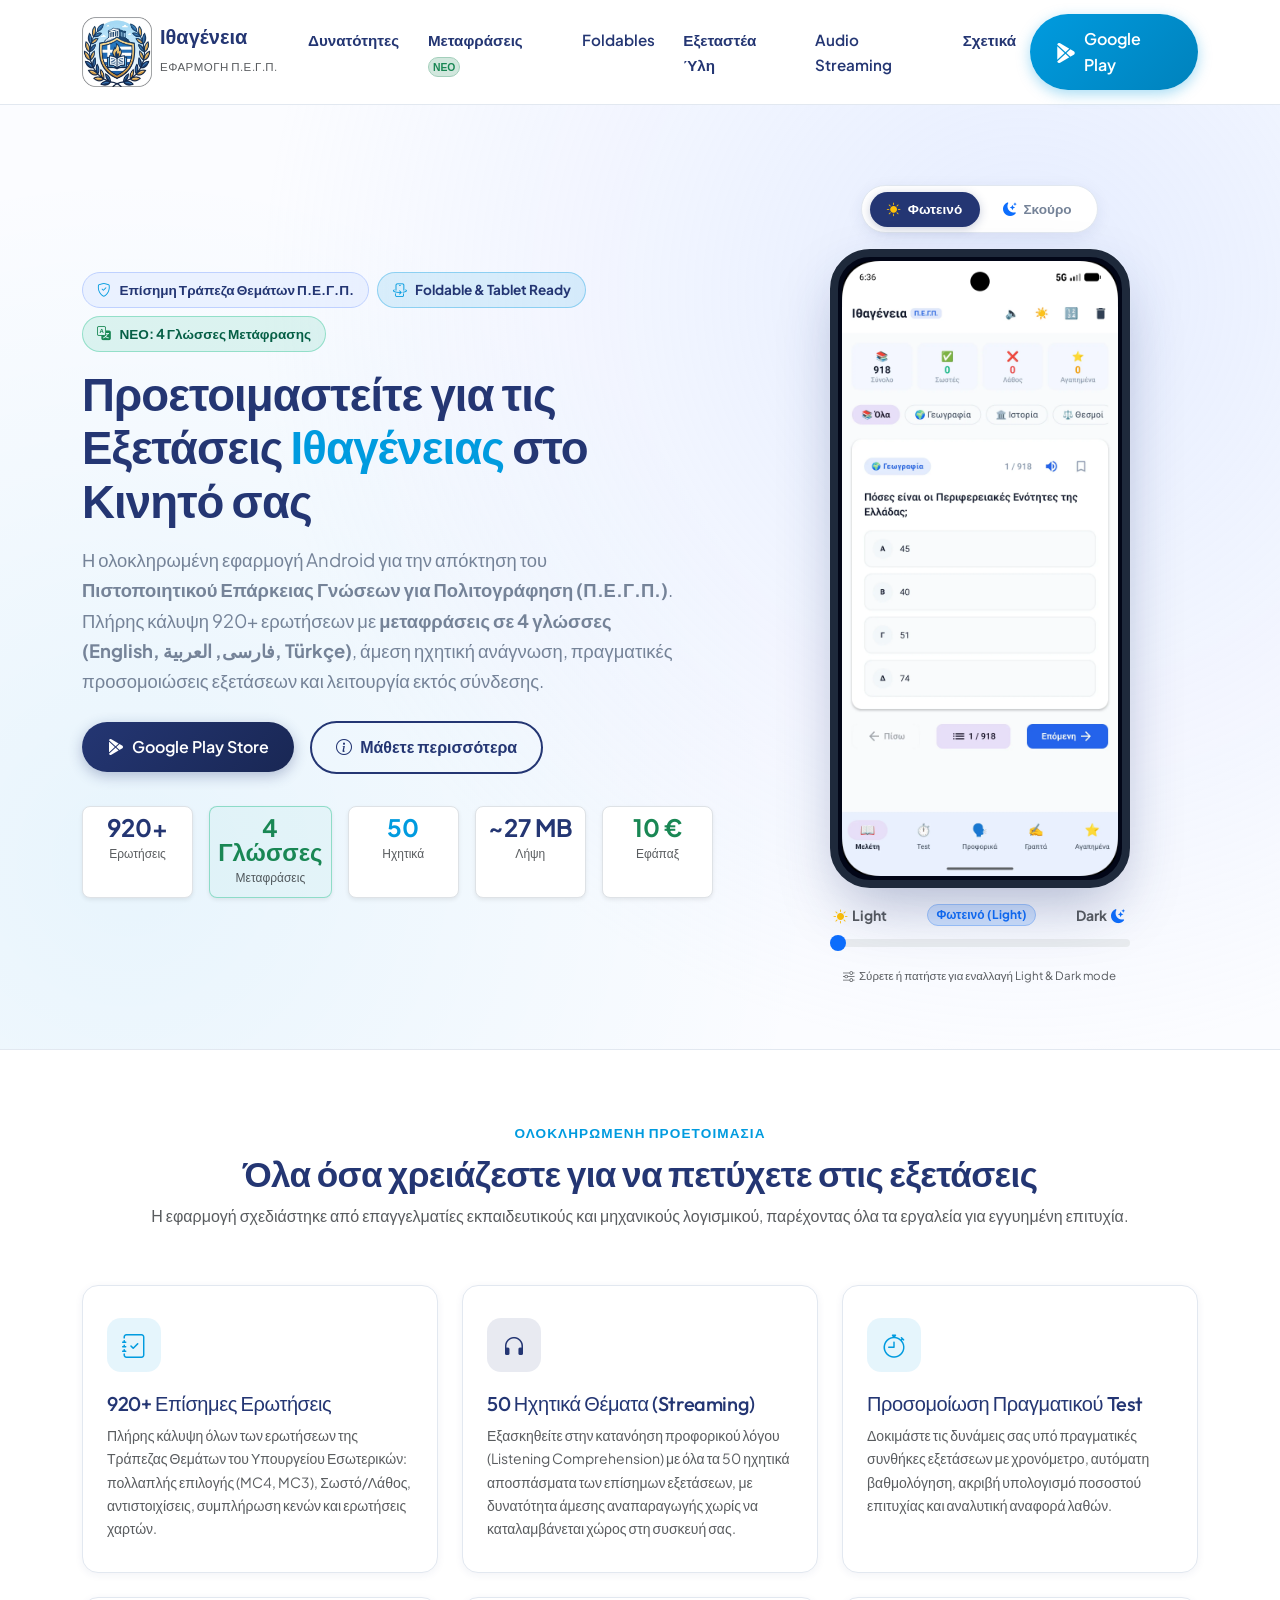
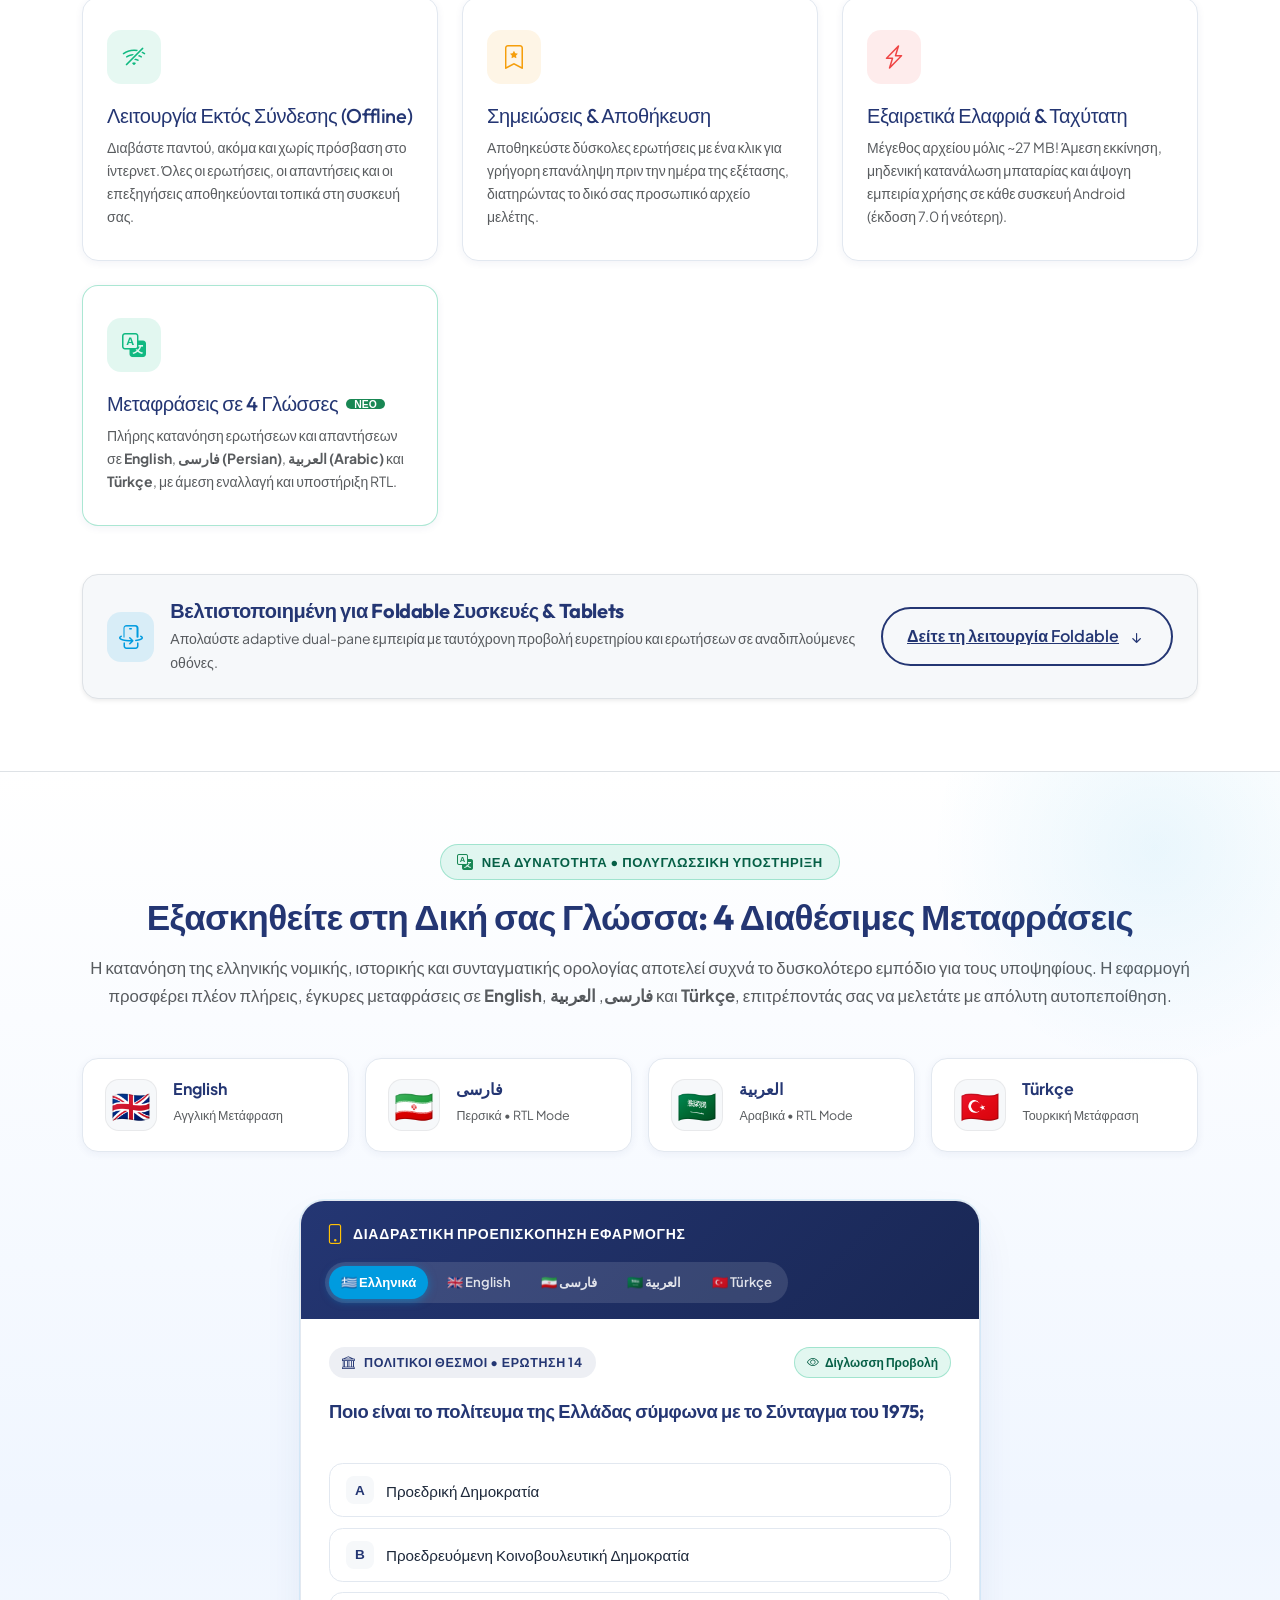
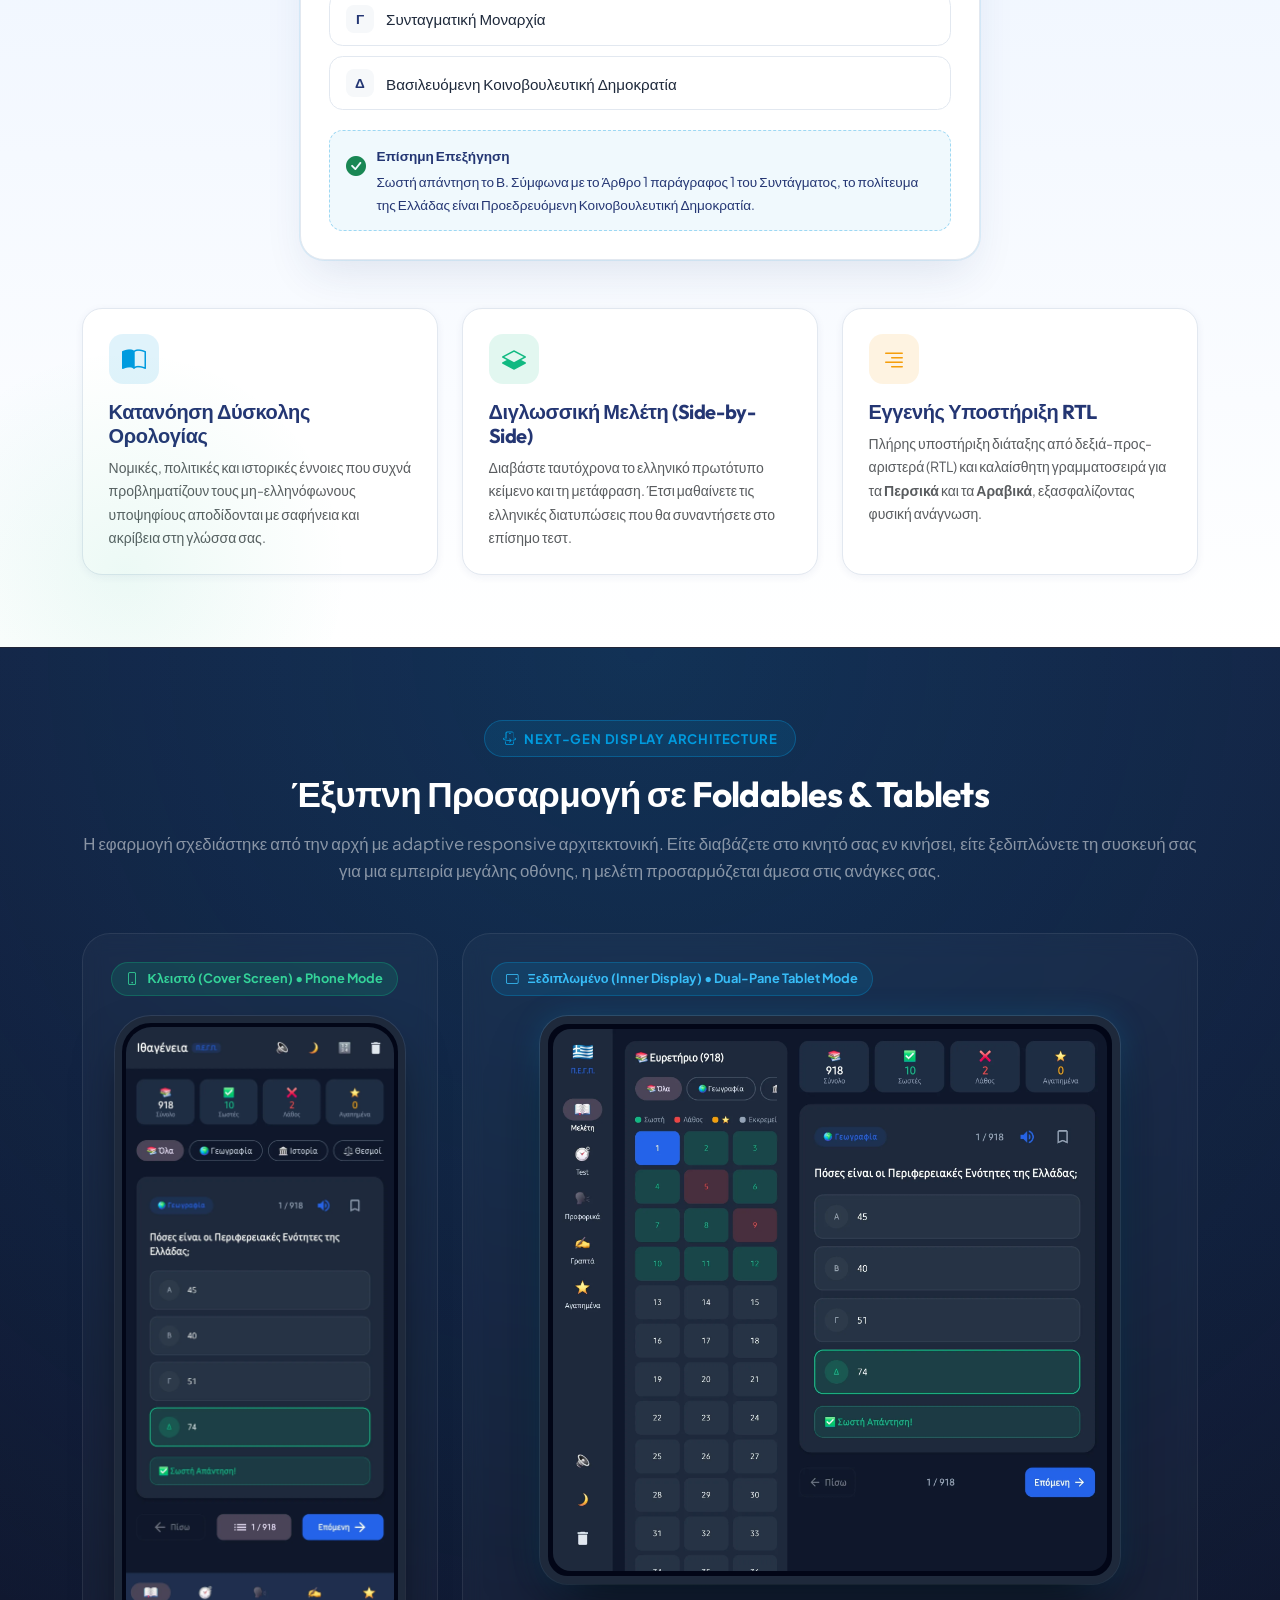
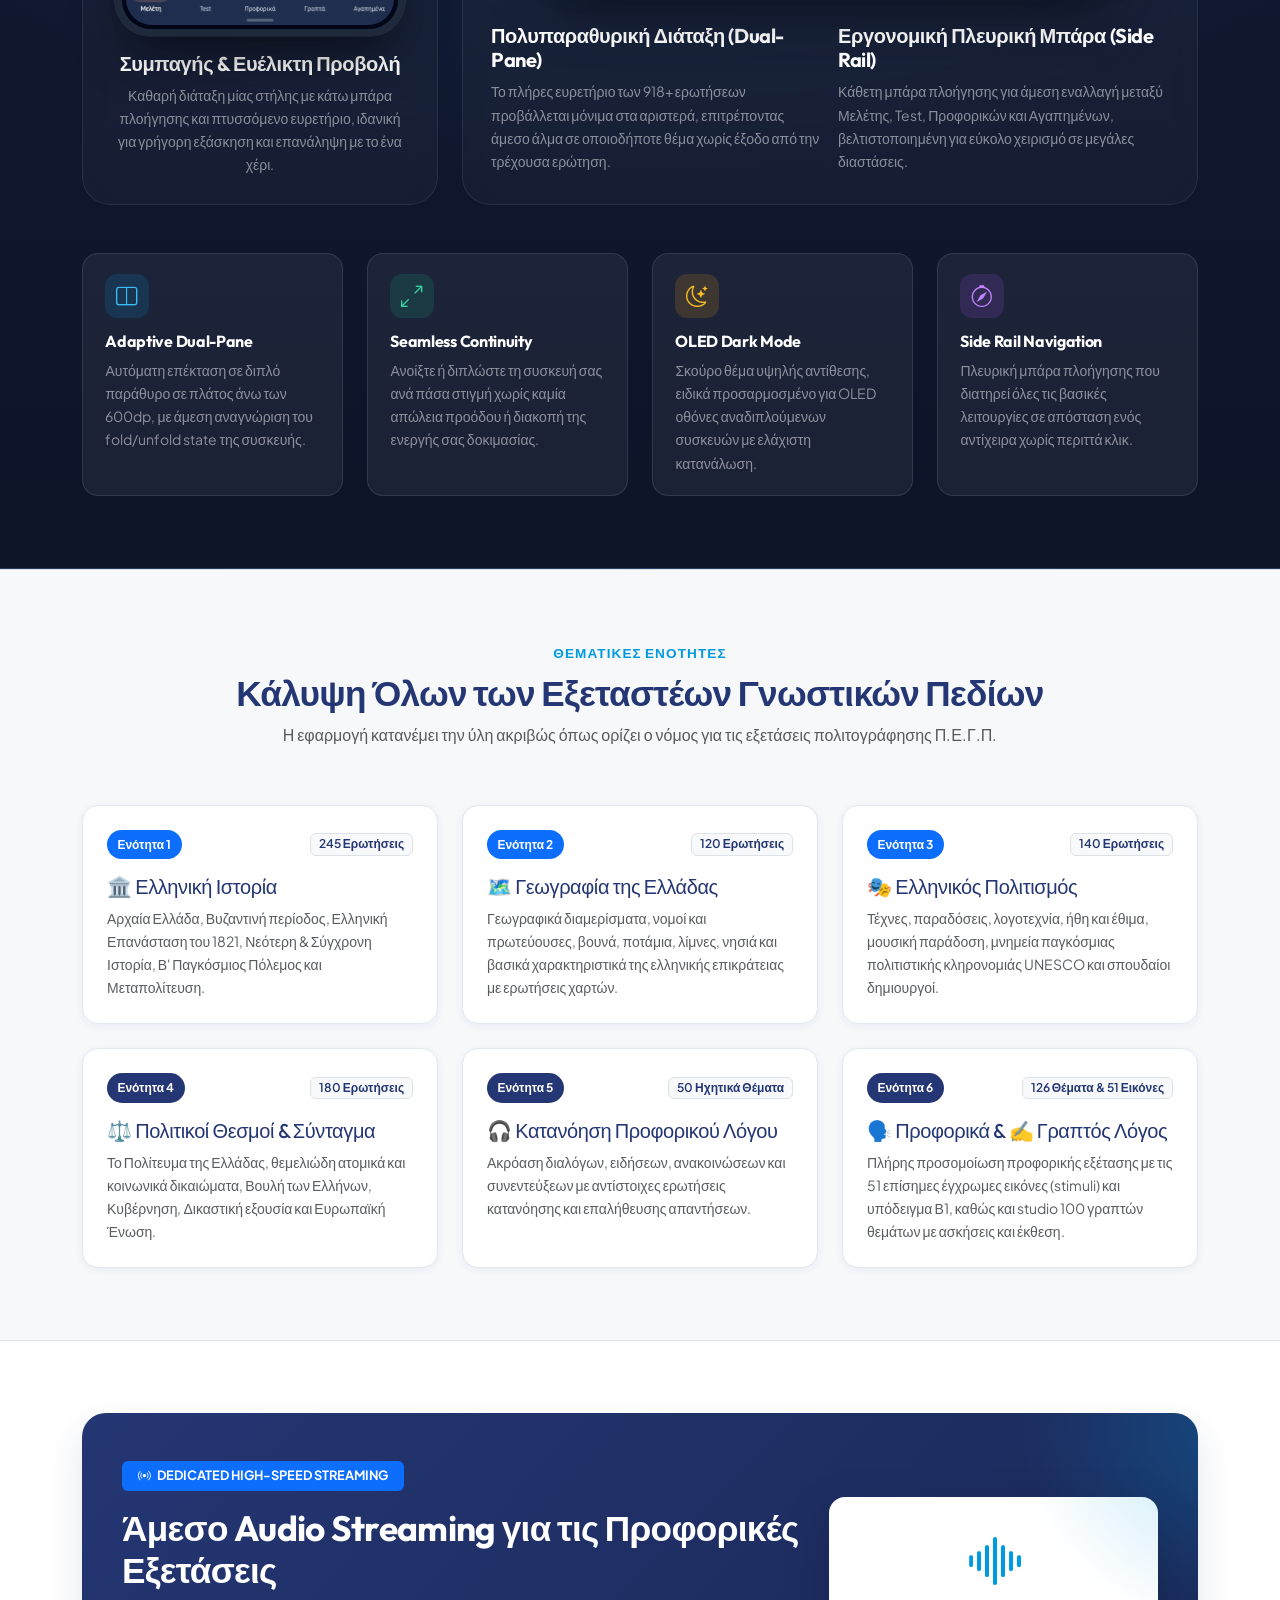
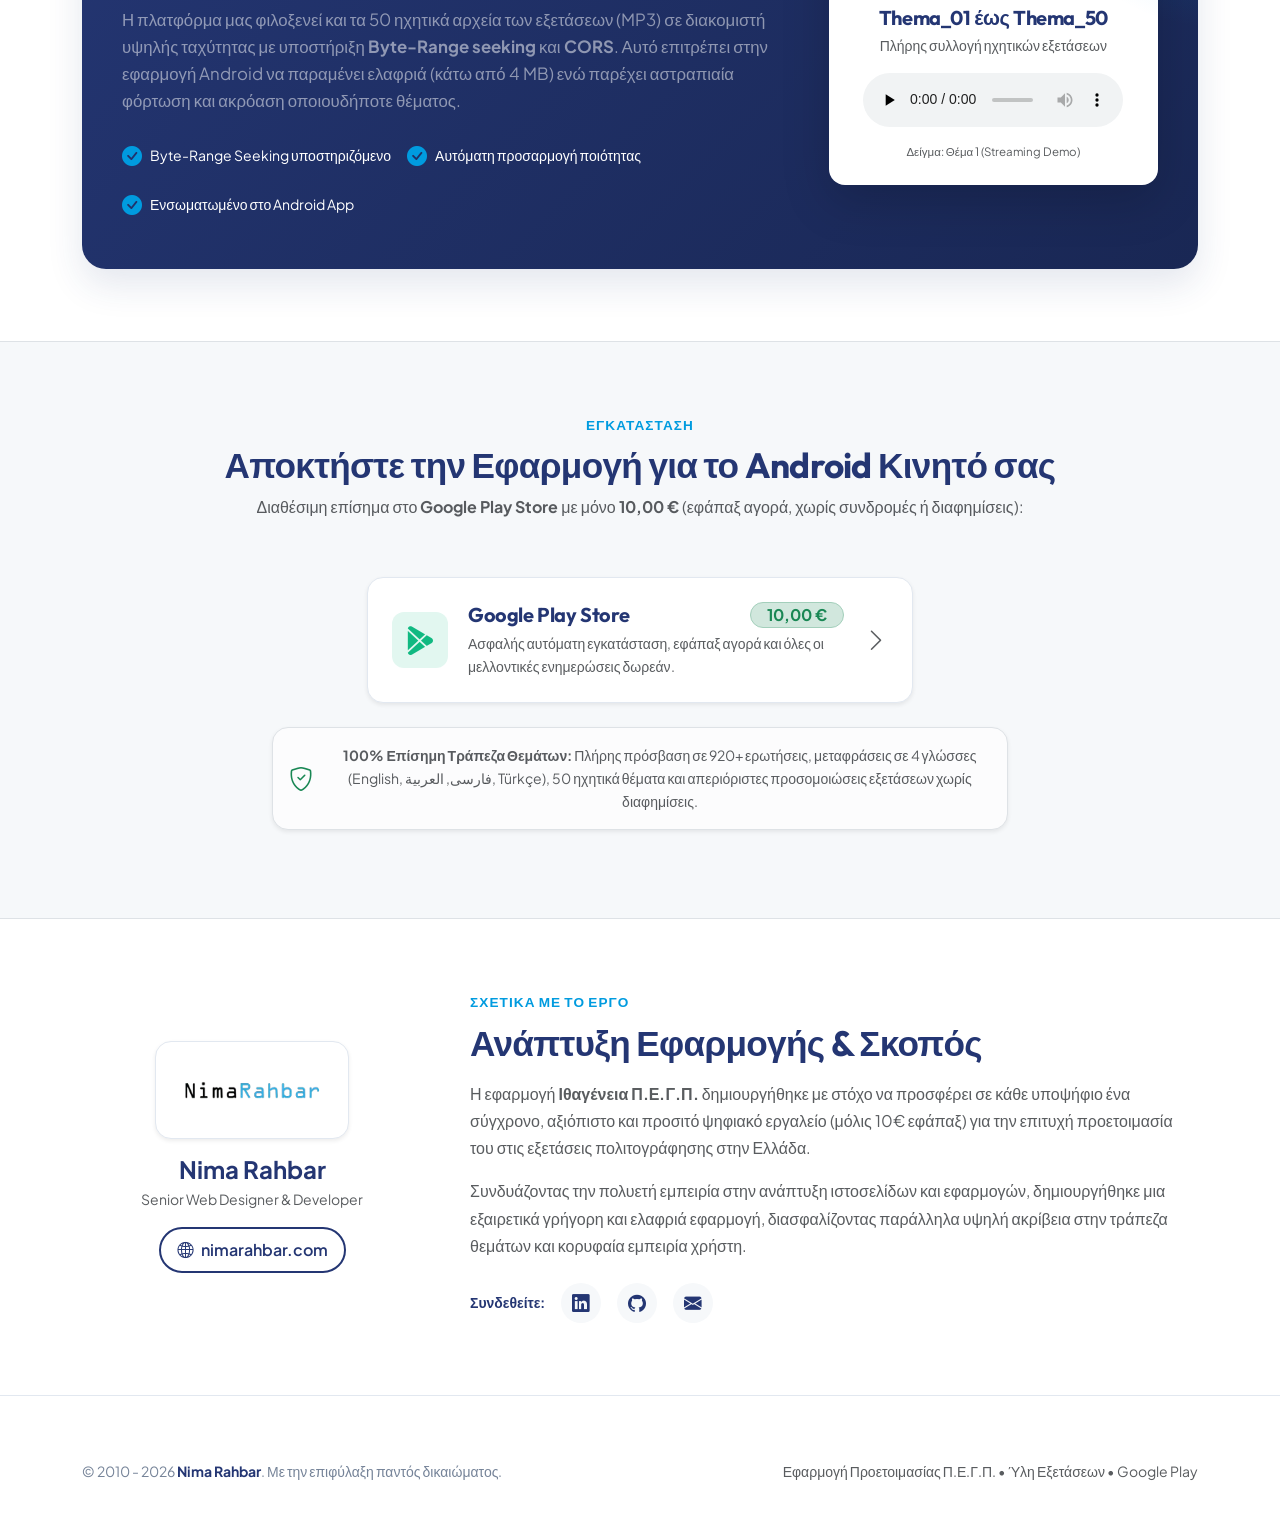
==== commit 357067aa: "feat: add translations showcase and interactive simulation widget with brand assets" ====
--- a/index.html
+++ b/index.html
@@ -30,12 +30,12 @@
   <meta name="msapplication-TileImage" content="assets/ms-icon-144x144.png">
   <meta name="theme-color" content="#243673">
   <meta name="description"
-    content="Η επίσημη εφαρμογή Android για τις εξετάσεις Ελληνικής Ιθαγένειας (Π.Ε.Γ.Π.). Πλήρης τράπεζα θεμάτων, ηχητική κατανόηση, προσομοίωση εξετάσεων, εξάσκηση εκτός σύνδεσης και βελτιστοποίηση για αναδιπλούμενες συσκευές (Foldables & Tablets).">
+    content="Η επίσημη εφαρμογή Android για τις εξετάσεις Ελληνικής Ιθαγένειας (Π.Ε.Γ.Π.). 920+ ερωτήσεις με μεταφράσεις σε 4 γλώσσες (English, Persian, Arabic, Turkish), ηχητική κατανόηση, προσομοίωση εξετάσεων, λειτουργία εκτός σύνδεσης και βελτιστοποίηση για Foldables & Tablets.">
 
   <!-- Open Graph Meta Tags -->
   <meta property="og:title" content="Ιθαγένεια Π.Ε.Γ.Π. | Επίσημη Εφαρμογή Android">
   <meta property="og:description"
-    content="Προετοιμαστείτε για το Πιστοποιητικό Επάρκειας Γνώσεων για Πολιτογράφηση. 920+ ερωτήσεις, 50 ηχητικά θέματα, υποστήριξη Foldable συσκευών, διαθέσιμο στο Google Play με μόνο 10€.">
+    content="Προετοιμαστείτε για το Πιστοποιητικό Επάρκειας Γνώσεων για Πολιτογράφηση. 920+ ερωτήσεις με μεταφράσεις σε English, فارسی, العربية &amp; Türkçe, 50 ηχητικά θέματα, υποστήριξη Foldables, διαθέσιμο στο Google Play με 10€.">
   <meta property="og:type" content="website">
   <meta property="og:url" content="https://ithageneia.nimarahbar.com/">
   <meta property="og:image" content="https://ithageneia.nimarahbar.com/assets/desc_01.webp">
@@ -48,7 +48,7 @@
   <meta name="twitter:card" content="summary_large_image">
   <meta name="twitter:title" content="Ιθαγένεια Π.Ε.Γ.Π. | Επίσημη Εφαρμογή Android">
   <meta name="twitter:description"
-    content="920+ ερωτήσεις, 50 ηχητικά θέματα, υποστήριξη Foldable συσκευών, διαθέσιμο στο Google Play.">
+    content="920+ ερωτήσεις με μεταφράσεις σε 4 γλώσσες (English, فارسی, العربية, Türkçe), 50 ηχητικά θέματα, Foldable support, στο Google Play.">
   <meta name="twitter:image" content="https://ithageneia.nimarahbar.com/assets/main-light.webp">
 
   <!-- Local Web Fonts & Bootstrap Icons -->
@@ -88,7 +88,7 @@
       "name": "Nima Rahbar",
       "url": "https://nimarahbar.com"
     },
-    "description": "Η επίσημη εφαρμογή Android για τις εξετάσεις Ελληνικής Ιθαγένειας (Π.Ε.Γ.Π.)."
+    "description": "Η επίσημη εφαρμογή Android για τις εξετάσεις Ελληνικής Ιθαγένειας (Π.Ε.Γ.Π.) με υποστήριξη μεταφράσεων σε 4 γλώσσες (English, Persian, Arabic, Turkish)."
   }
   </script>
 </head>
@@ -118,6 +118,11 @@
         <ul class="navbar-nav mx-auto mb-2 mb-lg-0">
           <li class="nav-item">
             <a class="nav-link" href="#features">Δυνατότητες</a>
+          </li>
+          <li class="nav-item">
+            <a class="nav-link" href="#translations">
+              Μεταφράσεις <span class="badge bg-success-subtle text-success border border-success-subtle rounded-pill px-1" style="font-size: 0.65rem;">ΝΕΟ</span>
+            </a>
           </li>
           <li class="nav-item">
             <a class="nav-link" href="#foldables">Foldables</a>
@@ -161,6 +166,11 @@
                 <i class="bi bi-phone-flip text-primary-custom"></i>
                 <span>Foldable &amp; Tablet Ready</span>
               </div>
+              <div class="hero-badge mb-0"
+                style="background: rgba(16, 185, 129, 0.12); border-color: rgba(16, 185, 129, 0.35); color: #065f46;">
+                <i class="bi bi-translate text-success"></i>
+                <span>ΝΕΟ: 4 Γλώσσες Μετάφρασης</span>
+              </div>
             </div>
 
             <h1 class="hero-title mb-3">
@@ -169,7 +179,7 @@
 
             <p class="hero-subtitle mb-4">
               Η ολοκληρωμένη εφαρμογή Android για την απόκτηση του <strong>Πιστοποιητικού Επάρκειας Γνώσεων για
-                Πολιτογράφηση (Π.Ε.Γ.Π.)</strong>. Πλήρης κάλυψη 920+ ερωτήσεων, άμεση ηχητική ανάγνωση, πραγματικές
+                Πολιτογράφηση (Π.Ε.Γ.Π.)</strong>. Πλήρης κάλυψη 920+ ερωτήσεων με <strong>μεταφράσεις σε 4 γλώσσες (English, فارسی, العربية, Türkçe)</strong>, άμεση ηχητική ανάγνωση, πραγματικές
               προσομοιώσεις εξετάσεων και λειτουργία εκτός σύνδεσης.
             </p>
 
@@ -186,29 +196,35 @@
             </div>
 
             <!-- Quick Metrics Badges -->
-            <div class="row g-3 pt-2">
-              <div class="col-6 col-sm-3">
-                <div class="border rounded-3 p-2 bg-white text-center shadow-sm">
+            <div class="row g-2 g-sm-3 pt-2">
+              <div class="col-6 col-md">
+                <div class="border rounded-3 p-2 bg-white text-center shadow-sm h-100">
                   <div class="fw-bold fs-4 text-navy-custom lh-1">920+</div>
                   <small class="text-muted" style="font-size: 0.75rem;">Ερωτήσεις</small>
                 </div>
               </div>
-              <div class="col-6 col-sm-3">
-                <div class="border rounded-3 p-2 bg-white text-center shadow-sm">
+              <div class="col-6 col-md">
+                <div class="border rounded-3 p-2 bg-white text-center shadow-sm h-100" style="border-color: rgba(16, 185, 129, 0.4) !important; background: rgba(16, 185, 129, 0.04) !important;">
+                  <div class="fw-bold fs-4 text-success lh-1">4 Γλώσσες</div>
+                  <small class="text-muted" style="font-size: 0.75rem;">Μεταφράσεις</small>
+                </div>
+              </div>
+              <div class="col-4 col-md">
+                <div class="border rounded-3 p-2 bg-white text-center shadow-sm h-100">
                   <div class="fw-bold fs-4 text-primary-custom lh-1">50</div>
-                  <small class="text-muted" style="font-size: 0.75rem;">Ηχητικά Θέματα</small>
+                  <small class="text-muted" style="font-size: 0.75rem;">Ηχητικά</small>
                 </div>
               </div>
-              <div class="col-6 col-sm-3">
-                <div class="border rounded-3 p-2 bg-white text-center shadow-sm">
+              <div class="col-4 col-md">
+                <div class="border rounded-3 p-2 bg-white text-center shadow-sm h-100">
                   <div class="fw-bold fs-4 text-navy-custom lh-1">~27 MB</div>
-                  <small class="text-muted" style="font-size: 0.75rem;">Ελαφριά Λήψη</small>
+                  <small class="text-muted" style="font-size: 0.75rem;">Λήψη</small>
                 </div>
               </div>
-              <div class="col-6 col-sm-3">
-                <div class="border rounded-3 p-2 bg-white text-center shadow-sm">
+              <div class="col-4 col-md">
+                <div class="border rounded-3 p-2 bg-white text-center shadow-sm h-100">
                   <div class="fw-bold fs-4 text-success lh-1">10 €</div>
-                  <small class="text-muted" style="font-size: 0.75rem;">Εφάπαξ Αγορά</small>
+                  <small class="text-muted" style="font-size: 0.75rem;">Εφάπαξ</small>
                 </div>
               </div>
             </div>
@@ -381,6 +397,22 @@
               </p>
             </div>
           </div>
+
+          <!-- Feature 7 - Translations -->
+          <div class="col-md-6 col-lg-4">
+            <div class="feature-card" style="border-color: rgba(16, 185, 129, 0.35);">
+              <div class="feature-icon-wrapper" style="background: rgba(16, 185, 129, 0.12); color: #10b981;">
+                <i class="bi bi-translate"></i>
+              </div>
+              <div class="d-flex align-items-center gap-2 mb-2">
+                <h3 class="h5 text-navy-custom mb-0">Μεταφράσεις σε 4 Γλώσσες</h3>
+                <span class="badge bg-success text-white rounded-pill px-2 py-0" style="font-size: 0.65rem;">ΝΕΟ</span>
+              </div>
+              <p class="text-muted small mb-0">
+                Πλήρης κατανόηση ερωτήσεων και απαντήσεων σε <strong>English</strong>, <strong>فارسی (Persian)</strong>, <strong>العربية (Arabic)</strong> και <strong>Türkçe</strong>, με άμεση εναλλαγή και υποστήριξη RTL.
+              </p>
+            </div>
+          </div>
         </div>
 
         <!-- Foldables Highlight Banner inside Features -->
@@ -402,6 +434,168 @@
             <span>Δείτε τη λειτουργία Foldable</span>
             <i class="bi bi-arrow-down-short fs-5"></i>
           </a>
+        </div>
+      </div>
+    </section>
+
+    <!-- Multilingual Translations Showcase Section -->
+    <section id="translations" class="py-5 translations-section border-top">
+      <div class="container py-4">
+        <!-- Section Header -->
+        <div class="section-header text-center max-w-700 mx-auto mb-5">
+          <div class="d-inline-flex align-items-center gap-2 px-3 py-1 rounded-pill mb-3"
+            style="background: rgba(16, 185, 129, 0.12); border: 1px solid rgba(16, 185, 129, 0.3); color: #065f46; font-size: 0.82rem; font-weight: 700; text-transform: uppercase; letter-spacing: 0.05em;">
+            <i class="bi bi-translate text-success fs-6"></i>
+            <span>ΝΕΑ ΔΥΝΑΤΟΤΗΤΑ &bull; ΠΟΛΥΓΛΩΣΣΙΚΗ ΥΠΟΣΤΗΡΙΞΗ</span>
+          </div>
+          <h2 class="section-title mb-3">Εξασκηθείτε στη Δική σας Γλώσσα: 4 Διαθέσιμες Μεταφράσεις</h2>
+          <p class="text-muted mt-2" style="font-size: 1.05rem; line-height: 1.65;">
+            Η κατανόηση της ελληνικής νομικής, ιστορικής και συνταγματικής ορολογίας αποτελεί συχνά το δυσκολότερο εμπόδιο για τους υποψηφίους. Η εφαρμογή προσφέρει πλέον πλήρεις, έγκυρες μεταφράσεις σε <strong>English</strong>, <strong>فارسی</strong>, <strong>العربية</strong> και <strong>Türkçe</strong>, επιτρέποντάς σας να μελετάτε με απόλυτη αυτοπεποίθηση.
+          </p>
+        </div>
+
+        <!-- 4 Supported Languages Grid Cards -->
+        <div class="row g-3 mb-5">
+          <div class="col-6 col-lg-3">
+            <div class="lang-grid-card">
+              <div class="lang-flag-badge">🇬🇧</div>
+              <div>
+                <div class="fw-bold text-navy-custom lh-1 mb-1">English</div>
+                <small class="text-muted" style="font-size: 0.78rem;">Αγγλική Μετάφραση</small>
+              </div>
+            </div>
+          </div>
+          <div class="col-6 col-lg-3">
+            <div class="lang-grid-card">
+              <div class="lang-flag-badge">🇮🇷</div>
+              <div>
+                <div class="fw-bold text-navy-custom lh-1 mb-1">فارسی</div>
+                <small class="text-muted" style="font-size: 0.78rem;">Περσικά &bull; RTL Mode</small>
+              </div>
+            </div>
+          </div>
+          <div class="col-6 col-lg-3">
+            <div class="lang-grid-card">
+              <div class="lang-flag-badge">🇸🇦</div>
+              <div>
+                <div class="fw-bold text-navy-custom lh-1 mb-1">العربية</div>
+                <small class="text-muted" style="font-size: 0.78rem;">Αραβικά &bull; RTL Mode</small>
+              </div>
+            </div>
+          </div>
+          <div class="col-6 col-lg-3">
+            <div class="lang-grid-card">
+              <div class="lang-flag-badge">🇹🇷</div>
+              <div>
+                <div class="fw-bold text-navy-custom lh-1 mb-1">Türkçe</div>
+                <small class="text-muted" style="font-size: 0.78rem;">Τουρκική Μετάφραση</small>
+              </div>
+            </div>
+          </div>
+        </div>
+
+        <!-- Interactive Question Translation Simulator -->
+        <div class="simulator-wrapper mb-5" id="simulatorWrapper">
+          <!-- Simulator Top App Bar -->
+          <div class="simulator-top-bar">
+            <div class="d-flex align-items-center gap-2">
+              <i class="bi bi-phone fs-5 text-warning"></i>
+              <span class="fw-bold small text-uppercase" style="letter-spacing: 0.05em;">Διαδραστική Προεπισκόπηση Εφαρμογής</span>
+            </div>
+            <!-- Language Switcher Buttons -->
+            <div class="simulator-lang-pills" id="simLangPills" role="tablist" aria-label="Επιλογή γλώσσας μετάφρασης">
+              <button type="button" class="sim-lang-btn active" data-lang="el">
+                <span>🇬🇷 Ελληνικά</span>
+              </button>
+              <button type="button" class="sim-lang-btn" data-lang="en">
+                <span>🇬🇧 English</span>
+              </button>
+              <button type="button" class="sim-lang-btn" data-lang="fa">
+                <span>🇮🇷 فارسی</span>
+              </button>
+              <button type="button" class="sim-lang-btn" data-lang="ar">
+                <span>🇸🇦 العربية</span>
+              </button>
+              <button type="button" class="sim-lang-btn" data-lang="tr">
+                <span>🇹🇷 Türkçe</span>
+              </button>
+            </div>
+          </div>
+
+          <!-- Simulator Body -->
+          <div class="simulator-body" id="simulatorBody">
+            <div class="simulator-meta-row">
+              <span class="sim-subject-badge" id="simSubjectBadge">
+                <i class="bi bi-bank"></i>
+                <span>Πολιτικοί Θεσμοί &bull; Ερώτηση 14</span>
+              </span>
+              <button type="button" class="sim-mode-toggle-btn active" id="simBilingualToggle" title="Εναλλαγή διγλωσσικής προβολής">
+                <i class="bi bi-eye"></i>
+                <span id="simToggleText">Δίγλωσση Προβολή</span>
+              </button>
+            </div>
+
+            <!-- Question Stem -->
+            <h3 class="sim-question-text" id="simQuestionText">
+              Ποιο είναι το πολίτευμα της Ελλάδας σύμφωνα με το Σύνταγμα του 1975;
+            </h3>
+            <div class="sim-bilingual-original d-none" id="simOriginalNote">
+              Ελληνικά: Ποιο είναι το πολίτευμα της Ελλάδας σύμφωνα με το Σύνταγμα του 1975;
+            </div>
+
+            <!-- Options List -->
+            <div class="sim-options-list" id="simOptionsList">
+              <!-- Dynamically populated via JS -->
+            </div>
+
+            <!-- Explanation & Citation Box -->
+            <div class="sim-explanation-box" id="simExplanationBox">
+              <i class="bi bi-check-circle-fill fs-5 text-success flex-shrink-0 mt-1"></i>
+              <div>
+                <strong class="d-block mb-1" id="simExplanationTitle">Επίσημη Επεξήγηση</strong>
+                <span id="simExplanationText">Σωστή απάντηση το Β. Σύμφωνα με το Άρθρο 1 παρ. 1 του Συντάγματος, το πολίτευμα της Ελλάδας είναι Προεδρευόμενη Κοινοβουλευτική Δημοκρατία.</span>
+              </div>
+            </div>
+          </div>
+        </div>
+
+        <!-- 3 Benefit Pillars Grid -->
+        <div class="row g-4">
+          <div class="col-md-4">
+            <div class="benefit-card">
+              <div class="benefit-icon-wrapper" style="background: rgba(0, 155, 223, 0.12); color: var(--nr-primary);">
+                <i class="bi bi-book-half"></i>
+              </div>
+              <h3 class="h5 fw-bold text-navy-custom mb-2">Κατανόηση Δύσκολης Ορολογίας</h3>
+              <p class="text-muted small mb-0">
+                Νομικές, πολιτικές και ιστορικές έννοιες που συχνά προβληματίζουν τους μη-ελληνόφωνους υποψηφίους αποδίδονται με σαφήνεια και ακρίβεια στη γλώσσα σας.
+              </p>
+            </div>
+          </div>
+
+          <div class="col-md-4">
+            <div class="benefit-card">
+              <div class="benefit-icon-wrapper" style="background: rgba(16, 185, 129, 0.12); color: #10b981;">
+                <i class="bi bi-layers-half"></i>
+              </div>
+              <h3 class="h5 fw-bold text-navy-custom mb-2">Διγλωσσική Μελέτη (Side-by-Side)</h3>
+              <p class="text-muted small mb-0">
+                Διαβάστε ταυτόχρονα το ελληνικό πρωτότυπο κείμενο και τη μετάφραση. Έτσι μαθαίνετε τις ελληνικές διατυπώσεις που θα συναντήσετε στο επίσημο τεστ.
+              </p>
+            </div>
+          </div>
+
+          <div class="col-md-4">
+            <div class="benefit-card">
+              <div class="benefit-icon-wrapper" style="background: rgba(245, 158, 11, 0.12); color: #f59e0b;">
+                <i class="bi bi-text-right"></i>
+              </div>
+              <h3 class="h5 fw-bold text-navy-custom mb-2">Εγγενής Υποστήριξη RTL</h3>
+              <p class="text-muted small mb-0">
+                Πλήρης υποστήριξη διάταξης από δεξιά-προς-αριστερά (RTL) και καλαίσθητη γραμματοσειρά για τα <strong>Περσικά</strong> και τα <strong>Αραβικά</strong>, εξασφαλίζοντας φυσική ανάγνωση.
+              </p>
+            </div>
+          </div>
         </div>
       </div>
     </section>
@@ -736,8 +930,7 @@
               role="alert">
               <i class="bi bi-shield-check text-success fs-4 flex-shrink-0"></i>
               <div class="small text-muted mb-0">
-                <strong>100% Επίσημη Τράπεζα Θεμάτων:</strong> Πλήρης πρόσβαση σε 920+ ερωτήσεις, 50 ηχητικά θέματα και
-                απεριόριστες προσομοιώσεις εξετάσεων χωρίς διαφημίσεις.
+                <strong>100% Επίσημη Τράπεζα Θεμάτων:</strong> Πλήρης πρόσβαση σε 920+ ερωτήσεις, μεταφράσεις σε 4 γλώσσες (English, فارسی, العربية, Türkçe), 50 ηχητικά θέματα και απεριόριστες προσομοιώσεις εξετάσεων χωρίς διαφημίσεις.
               </div>
             </div>
           </div>
@@ -910,6 +1103,204 @@
       });
     })();
   </script>
+
+  <!-- Interactive Question Translation Simulator Logic -->
+  <script>
+    (function () {
+      const SIM_DATA = {
+        el: {
+          dir: 'ltr',
+          badge: '<i class="bi bi-bank me-1"></i> <span>Πολιτικοί Θεσμοί • Ερώτηση 14</span>',
+          question: 'Ποιο είναι το πολίτευμα της Ελλάδας σύμφωνα με το Σύνταγμα του 1975;',
+          originalNote: '',
+          explanationTitle: 'Επίσημη Επεξήγηση',
+          explanation: 'Σωστή απάντηση το Β. Σύμφωνα με το Άρθρο 1 παράγραφος 1 του Συντάγματος, το πολίτευμα της Ελλάδας είναι Προεδρευόμενη Κοινοβουλευτική Δημοκρατία.',
+          options: [
+            { key: 'Α', text: 'Προεδρική Δημοκρατία', sub: '', isCorrect: false },
+            { key: 'Β', text: 'Προεδρευόμενη Κοινοβουλευτική Δημοκρατία', sub: '', isCorrect: true },
+            { key: 'Γ', text: 'Συνταγματική Μοναρχία', sub: '', isCorrect: false },
+            { key: 'Δ', text: 'Βασιλευόμενη Κοινοβουλευτική Δημοκρατία', sub: '', isCorrect: false }
+          ]
+        },
+        en: {
+          dir: 'ltr',
+          badge: '<i class="bi bi-bank me-1"></i> <span>Political Institutions • Question 14</span>',
+          question: 'What is the form of government of Greece according to the 1975 Constitution?',
+          originalNote: 'Πρωτότυπο (EL): Ποιο είναι το πολίτευμα της Ελλάδας σύμφωνα με το Σύνταγμα του 1975;',
+          explanationTitle: 'Official Explanation (English)',
+          explanation: 'Correct answer: B. According to Article 1, Paragraph 1 of the Greek Constitution, Greece is a Parliamentary Republic headed by a President.',
+          options: [
+            { key: 'A', text: 'Presidential Republic', sub: 'Προεδρική Δημοκρατία', isCorrect: false },
+            { key: 'B', text: 'Parliamentary Republic with a President', sub: 'Προεδρευόμενη Κοινοβουλευτική Δημοκρατία', isCorrect: true },
+            { key: 'C', text: 'Constitutional Monarchy', sub: 'Συνταγματική Μοναρχία', isCorrect: false },
+            { key: 'D', text: 'Crowned Parliamentary Democracy', sub: 'Βασιλευόμενη Κοινοβουλευτική Δημοκρατία', isCorrect: false }
+          ]
+        },
+        fa: {
+          dir: 'rtl',
+          badge: '<span>نهادهای سیاسی • سوال ۱۴</span> <i class="bi bi-bank ms-1"></i>',
+          question: 'بر اساس قانون اساسی ۱۹۷۵، نظام و ساختار حکومتی یونان چیست؟',
+          originalNote: 'Πρωτότυπο (EL): Ποιο είναι το πολίτευμα της Ελλάδας σύμφωνα με το Σύνταγμα του 1975;',
+          explanationTitle: 'توضیح رسمی (فارسی)',
+          explanation: 'پاسخ صحیح: گزینه «ب». بر طبق اصل اول، بند اول قانون اساسی یونان، نظام سیاسی کشور جمهوری پارلمانی ریاستی است.',
+          options: [
+            { key: 'الف', text: 'جمهوری ریاستی', sub: 'Προεδρική Δημοκρατία', isCorrect: false },
+            { key: 'ب', text: 'جمهوری پارلمانی با رئیس‌جمهور', sub: 'Προεδρευόμενη Κοινοβουλευτική Δημοκρατία', isCorrect: true },
+            { key: 'ج', text: 'پادشاهی مشروطه', sub: 'Συνταγματική Μοναρχία', isCorrect: false },
+            { key: 'د', text: 'دموکراسی پارلمانی سلطنتی', sub: 'Βασιλευόμενη Κοινοβουλευτική Δημοκρατία', isCorrect: false }
+          ]
+        },
+        ar: {
+          dir: 'rtl',
+          badge: '<span>المؤسسات السياسية • السؤال 14</span> <i class="bi bi-bank ms-1"></i>',
+          question: 'ما هو شكل نظام الحكم في اليونان وفقاً لدستور عام 1975؟',
+          originalNote: 'Πρωτότυπο (EL): Ποιο είναι το πολίτευμα της Ελλάδας σύμφωνα με το Σύνταγμα του 1975;',
+          explanationTitle: 'الشرح الرسمي (العربية)',
+          explanation: 'الإجابة الصحيحة: (ب). وفقاً للمادة 1، الفقرة 1 من الدستور اليوناني، فإن نظام الحكم في اليونان هو جمهورية برلمانية يرأسها رئيس جمهورية.',
+          options: [
+            { key: 'أ', text: 'جمهورية رئاسية', sub: 'Προεδρική Δημοκρατία', isCorrect: false },
+            { key: 'ب', text: 'جمهورية برلمانية برئاسة رئيس', sub: 'Προεδρευόμενη Κοινοβουλευτική Δημοκρατία', isCorrect: true },
+            { key: 'ج', text: 'ملكية دستورية', sub: 'Συνταγματική Μοναρχία', isCorrect: false },
+            { key: 'د', text: 'ديمقراطية برلمانية ملكية', sub: 'Βασιλευόμενη Κοινοβουλευτική Δημοκρατία', isCorrect: false }
+          ]
+        },
+        tr: {
+          dir: 'ltr',
+          badge: '<i class="bi bi-bank me-1"></i> <span>Siyasi Kurumlar • Soru 14</span>',
+          question: "1975 Anayasası'na göre Yunanistan'ın yönetim şekli nedir?",
+          originalNote: 'Πρωτότυπο (EL): Ποιο είναι το πολίτευμα της Ελλάδας σύμφωνα με το Σύνταγμα του 1975;',
+          explanationTitle: 'Resmi Açıklama (Türkçe)',
+          explanation: "Doğru cevap: B. Yunan Anayasası'nın 1. Maddesi 1. Fıkrasına göre Yunanistan'ın yönetim biçimi Cumhurbaşkanlı Parlamenter Cumhuriyettir.",
+          options: [
+            { key: 'A', text: 'Başkanlık Cumhuriyeti', sub: 'Προεδρική Δημοκρατία', isCorrect: false },
+            { key: 'B', text: 'Cumhurbaşkanlı Parlamenter Cumhuriyet', sub: 'Προεδρευόμενη Κοινοβουλευτική Δημοκρατία', isCorrect: true },
+            { key: 'C', text: 'Meşruti Monarşi', sub: 'Συνταγματική Μοναρχία', isCorrect: false },
+            { key: 'D', text: 'Krallık Parlamenter Demokrasisi', sub: 'Βασιλευόμενη Κοινοβουλευτική Δημοκρατία', isCorrect: false }
+          ]
+        }
+      };
+
+      const wrapper = document.getElementById('simulatorWrapper');
+      const body = document.getElementById('simulatorBody');
+      const questionEl = document.getElementById('simQuestionText');
+      const originalNoteEl = document.getElementById('simOriginalNote');
+      const optionsListEl = document.getElementById('simOptionsList');
+      const badgeEl = document.getElementById('simSubjectBadge');
+      const explTitleEl = document.getElementById('simExplanationTitle');
+      const explTextEl = document.getElementById('simExplanationText');
+      const bilingualToggle = document.getElementById('simBilingualToggle');
+      const toggleText = document.getElementById('simToggleText');
+      const langBtns = document.querySelectorAll('.sim-lang-btn');
+
+      if (!wrapper || !optionsListEl) return;
+
+      let currentLang = 'el';
+      let isBilingual = true;
+      let answeredIndex = null;
+
+      function renderSimulator(langKey) {
+        const item = SIM_DATA[langKey];
+        if (!item) return;
+
+        // Apply RTL/LTR mode to wrapper
+        if (item.dir === 'rtl') {
+          wrapper.classList.add('rtl-mode');
+        } else {
+          wrapper.classList.remove('rtl-mode');
+        }
+
+        badgeEl.innerHTML = item.badge;
+        questionEl.textContent = item.question;
+
+        // Original note visibility
+        if (isBilingual && langKey !== 'el' && item.originalNote) {
+          originalNoteEl.textContent = item.originalNote;
+          originalNoteEl.classList.remove('d-none');
+        } else {
+          originalNoteEl.classList.add('d-none');
+        }
+
+        explTitleEl.textContent = item.explanationTitle;
+        explTextEl.textContent = item.explanation;
+
+        // Render Options
+        optionsListEl.innerHTML = '';
+        item.options.forEach((opt, idx) => {
+          const btn = document.createElement('button');
+          btn.type = 'button';
+          btn.className = 'sim-option-btn';
+
+          if (answeredIndex !== null) {
+            if (opt.isCorrect) {
+              btn.classList.add('correct');
+            } else if (idx === answeredIndex) {
+              btn.classList.add('incorrect');
+            }
+          }
+
+          let subHtml = '';
+          if (isBilingual && langKey !== 'el' && opt.sub) {
+            subHtml = `<span class="sim-opt-subtext">EL: ${opt.sub}</span>`;
+          }
+
+          btn.innerHTML = `
+            <span class="sim-opt-key">${opt.key}</span>
+            <div class="sim-opt-content">
+              <span class="sim-opt-text">${opt.text}</span>
+              ${subHtml}
+            </div>
+            ${opt.isCorrect && answeredIndex !== null ? '<i class="bi bi-check-circle-fill text-success ms-auto fs-5"></i>' : ''}
+            ${!opt.isCorrect && idx === answeredIndex ? '<i class="bi bi-x-circle-fill text-danger ms-auto fs-5"></i>' : ''}
+          `;
+
+          btn.addEventListener('click', function () {
+            answeredIndex = idx;
+            renderSimulator(currentLang);
+          });
+
+          optionsListEl.appendChild(btn);
+        });
+
+        // Update active pill button
+        langBtns.forEach(btn => {
+          if (btn.dataset.lang === langKey) {
+            btn.classList.add('active');
+          } else {
+            btn.classList.remove('active');
+          }
+        });
+      }
+
+      // Handle language pill clicks
+      langBtns.forEach(btn => {
+        btn.addEventListener('click', function () {
+          const lang = this.dataset.lang;
+          if (lang === currentLang) return;
+          currentLang = lang;
+
+          // Gentle fade transition
+          body.style.opacity = '0.4';
+          setTimeout(() => {
+            renderSimulator(currentLang);
+            body.style.opacity = '1';
+          }, 120);
+        });
+      });
+
+      // Handle bilingual toggle
+      if (bilingualToggle) {
+        bilingualToggle.addEventListener('click', function () {
+          isBilingual = !isBilingual;
+          this.classList.toggle('active', isBilingual);
+          toggleText.textContent = isBilingual ? 'Δίγλωσση Προβολή' : 'Μόνο Μετάφραση';
+          renderSimulator(currentLang);
+        });
+      }
+
+      // Initial render
+      renderSimulator(currentLang);
+    })();
+  </script>
 </body>
 
 </html>
--- a/style.css
+++ b/style.css
@@ -674,4 +674,347 @@
   margin-bottom: 0.85rem;
   background: rgba(0, 155, 223, 0.15);
   color: #38bdf8;
+}
+
+/* ==========================================================================
+   Translations Showcase & Interactive Simulator
+   ========================================================================== */
+.translations-section {
+  background: linear-gradient(180deg, #ffffff 0%, #f0f6ff 50%, #ffffff 100%);
+  position: relative;
+  overflow: hidden;
+}
+
+.translations-section::before {
+  content: '';
+  position: absolute;
+  top: -150px;
+  right: -100px;
+  width: 450px;
+  height: 450px;
+  background: radial-gradient(circle, rgba(0, 155, 223, 0.08) 0%, rgba(0, 155, 223, 0) 70%);
+  pointer-events: none;
+}
+
+.translations-section::after {
+  content: '';
+  position: absolute;
+  bottom: -150px;
+  left: -100px;
+  width: 450px;
+  height: 450px;
+  background: radial-gradient(circle, rgba(16, 185, 129, 0.08) 0%, rgba(16, 185, 129, 0) 70%);
+  pointer-events: none;
+}
+
+.lang-grid-card {
+  background: #ffffff;
+  border: 1px solid var(--nr-border);
+  border-radius: 1rem;
+  padding: 1.25rem 1.4rem;
+  box-shadow: var(--nr-shadow-sm);
+  transition: all 0.3s cubic-bezier(0.16, 1, 0.3, 1);
+  display: flex;
+  align-items: center;
+  gap: 1rem;
+  height: 100%;
+}
+
+.lang-grid-card:hover {
+  transform: translateY(-3px);
+  box-shadow: var(--nr-shadow-md);
+  border-color: rgba(0, 155, 223, 0.35);
+}
+
+.lang-flag-badge {
+  font-size: 2rem;
+  line-height: 1;
+  display: inline-flex;
+  align-items: center;
+  justify-content: center;
+  width: 52px;
+  height: 52px;
+  border-radius: 14px;
+  background: var(--nr-bg-subtle);
+  border: 1px solid rgba(0, 0, 0, 0.06);
+  flex-shrink: 0;
+}
+
+/* Question Translation Simulator */
+.simulator-wrapper {
+  max-width: 680px;
+  margin: 0 auto;
+  background: #ffffff;
+  border-radius: 1.5rem;
+  border: 1px solid var(--nr-border);
+  box-shadow: 0 20px 45px -10px rgba(36, 54, 115, 0.12), 0 0 0 1px rgba(0, 155, 223, 0.1);
+  overflow: hidden;
+  position: relative;
+}
+
+.simulator-top-bar {
+  background: linear-gradient(135deg, var(--nr-navy) 0%, var(--nr-navy-dark) 100%);
+  padding: 1rem 1.5rem;
+  color: #ffffff;
+  display: flex;
+  align-items: center;
+  justify-content: space-between;
+  flex-wrap: wrap;
+  gap: 0.75rem;
+}
+
+.simulator-lang-pills {
+  display: flex;
+  align-items: center;
+  gap: 0.4rem;
+  flex-wrap: wrap;
+  background: rgba(255, 255, 255, 0.12);
+  padding: 4px;
+  border-radius: 50rem;
+}
+
+.sim-lang-btn {
+  background: transparent;
+  border: none;
+  color: rgba(255, 255, 255, 0.85);
+  font-size: 0.82rem;
+  font-weight: 600;
+  padding: 0.35rem 0.75rem;
+  border-radius: 50rem;
+  cursor: pointer;
+  transition: all 0.2s ease;
+  display: inline-flex;
+  align-items: center;
+  gap: 0.3rem;
+}
+
+.sim-lang-btn:hover {
+  color: #ffffff;
+  background: rgba(255, 255, 255, 0.15);
+}
+
+.sim-lang-btn.active {
+  background: var(--nr-primary);
+  color: #ffffff;
+  box-shadow: 0 2px 8px rgba(0, 155, 223, 0.5);
+}
+
+.simulator-body {
+  padding: 1.75rem;
+  transition: opacity 0.2s ease;
+}
+
+.simulator-meta-row {
+  display: flex;
+  align-items: center;
+  justify-content: space-between;
+  margin-bottom: 1.25rem;
+  gap: 0.75rem;
+}
+
+.sim-subject-badge {
+  font-size: 0.78rem;
+  font-weight: 700;
+  text-transform: uppercase;
+  letter-spacing: 0.05em;
+  padding: 0.35rem 0.8rem;
+  border-radius: 50rem;
+  background: rgba(36, 54, 115, 0.08);
+  color: var(--nr-navy);
+  display: inline-flex;
+  align-items: center;
+  gap: 0.35rem;
+}
+
+.sim-mode-toggle-btn {
+  background: var(--nr-bg-subtle);
+  border: 1px solid var(--nr-border);
+  color: var(--nr-text-dark);
+  font-size: 0.75rem;
+  font-weight: 600;
+  padding: 0.3rem 0.75rem;
+  border-radius: 50rem;
+  cursor: pointer;
+  transition: all 0.2s ease;
+  display: inline-flex;
+  align-items: center;
+  gap: 0.35rem;
+}
+
+.sim-mode-toggle-btn:hover,
+.sim-mode-toggle-btn.active {
+  background: rgba(16, 185, 129, 0.12);
+  border-color: rgba(16, 185, 129, 0.3);
+  color: #065f46;
+}
+
+.sim-question-text {
+  font-size: 1.15rem;
+  font-weight: 700;
+  color: var(--nr-navy);
+  line-height: 1.5;
+  margin-bottom: 1.25rem;
+  min-height: 2.8rem;
+  transition: all 0.25s ease;
+}
+
+.sim-bilingual-original {
+  font-size: 0.9rem;
+  color: var(--nr-text-muted);
+  font-style: italic;
+  margin-top: -0.75rem;
+  margin-bottom: 1.25rem;
+  padding-left: 0.75rem;
+  border-left: 3px solid rgba(0, 155, 223, 0.3);
+}
+
+.sim-options-list {
+  display: flex;
+  flex-direction: column;
+  gap: 0.65rem;
+  margin-bottom: 1.25rem;
+}
+
+.sim-option-btn {
+  background: #ffffff;
+  border: 1.5px solid var(--nr-border);
+  border-radius: 0.85rem;
+  padding: 0.75rem 1rem;
+  text-align: left;
+  font-size: 0.95rem;
+  color: var(--nr-text-dark);
+  cursor: pointer;
+  transition: all 0.2s cubic-bezier(0.16, 1, 0.3, 1);
+  display: flex;
+  align-items: center;
+  gap: 0.75rem;
+  position: relative;
+  width: 100%;
+}
+
+.sim-option-btn:hover {
+  border-color: var(--nr-primary);
+  background: rgba(0, 155, 223, 0.03);
+  transform: translateX(3px);
+}
+
+.sim-opt-key {
+  display: inline-flex;
+  align-items: center;
+  justify-content: center;
+  width: 28px;
+  height: 28px;
+  border-radius: 8px;
+  background: var(--nr-bg-subtle);
+  color: var(--nr-navy);
+  font-weight: 700;
+  font-size: 0.85rem;
+  flex-shrink: 0;
+  transition: all 0.2s ease;
+}
+
+.sim-opt-content {
+  flex-grow: 1;
+}
+
+.sim-opt-text {
+  font-weight: 500;
+}
+
+.sim-opt-subtext {
+  font-size: 0.8rem;
+  color: var(--nr-text-muted);
+  display: block;
+}
+
+.sim-option-btn.correct {
+  background: rgba(16, 185, 129, 0.08);
+  border-color: #10b981;
+  color: #065f46;
+}
+
+.sim-option-btn.correct .sim-opt-key {
+  background: #10b981;
+  color: #ffffff;
+}
+
+.sim-option-btn.incorrect {
+  background: rgba(239, 68, 68, 0.08);
+  border-color: #ef4444;
+  color: #991b1b;
+}
+
+.sim-option-btn.incorrect .sim-opt-key {
+  background: #ef4444;
+  color: #ffffff;
+}
+
+.sim-explanation-box {
+  background: rgba(0, 155, 223, 0.06);
+  border: 1px dashed rgba(0, 155, 223, 0.35);
+  border-radius: 0.85rem;
+  padding: 0.85rem 1rem;
+  font-size: 0.85rem;
+  color: var(--nr-navy);
+  display: flex;
+  align-items: flex-start;
+  gap: 0.65rem;
+  margin-top: 1rem;
+}
+
+/* RTL Specific Styles inside Simulator */
+.simulator-wrapper.rtl-mode {
+  direction: rtl;
+  text-align: right;
+  font-family: 'Segoe UI', Tahoma, 'Vazirmatn', 'Noto Sans Arabic', sans-serif;
+}
+
+.simulator-wrapper.rtl-mode .simulator-body {
+  direction: rtl;
+}
+
+.simulator-wrapper.rtl-mode .sim-option-btn {
+  text-align: right;
+  flex-direction: row;
+}
+
+.simulator-wrapper.rtl-mode .sim-option-btn:hover {
+  transform: translateX(-3px);
+}
+
+.simulator-wrapper.rtl-mode .sim-bilingual-original {
+  border-left: none;
+  border-right: 3px solid rgba(0, 155, 223, 0.3);
+  padding-left: 0;
+  padding-right: 0.75rem;
+  direction: ltr;
+  text-align: left;
+}
+
+/* Value Pillar Cards */
+.benefit-card {
+  background: #ffffff;
+  border: 1px solid var(--nr-border);
+  border-radius: 1.25rem;
+  padding: 1.6rem;
+  box-shadow: var(--nr-shadow-sm);
+  transition: all 0.3s ease;
+  height: 100%;
+}
+
+.benefit-card:hover {
+  transform: translateY(-4px);
+  box-shadow: var(--nr-shadow-md);
+  border-color: rgba(0, 155, 223, 0.4);
+}
+
+.benefit-icon-wrapper {
+  width: 50px;
+  height: 50px;
+  border-radius: 14px;
+  display: flex;
+  align-items: center;
+  justify-content: center;
+  font-size: 1.5rem;
+  margin-bottom: 1rem;
 }
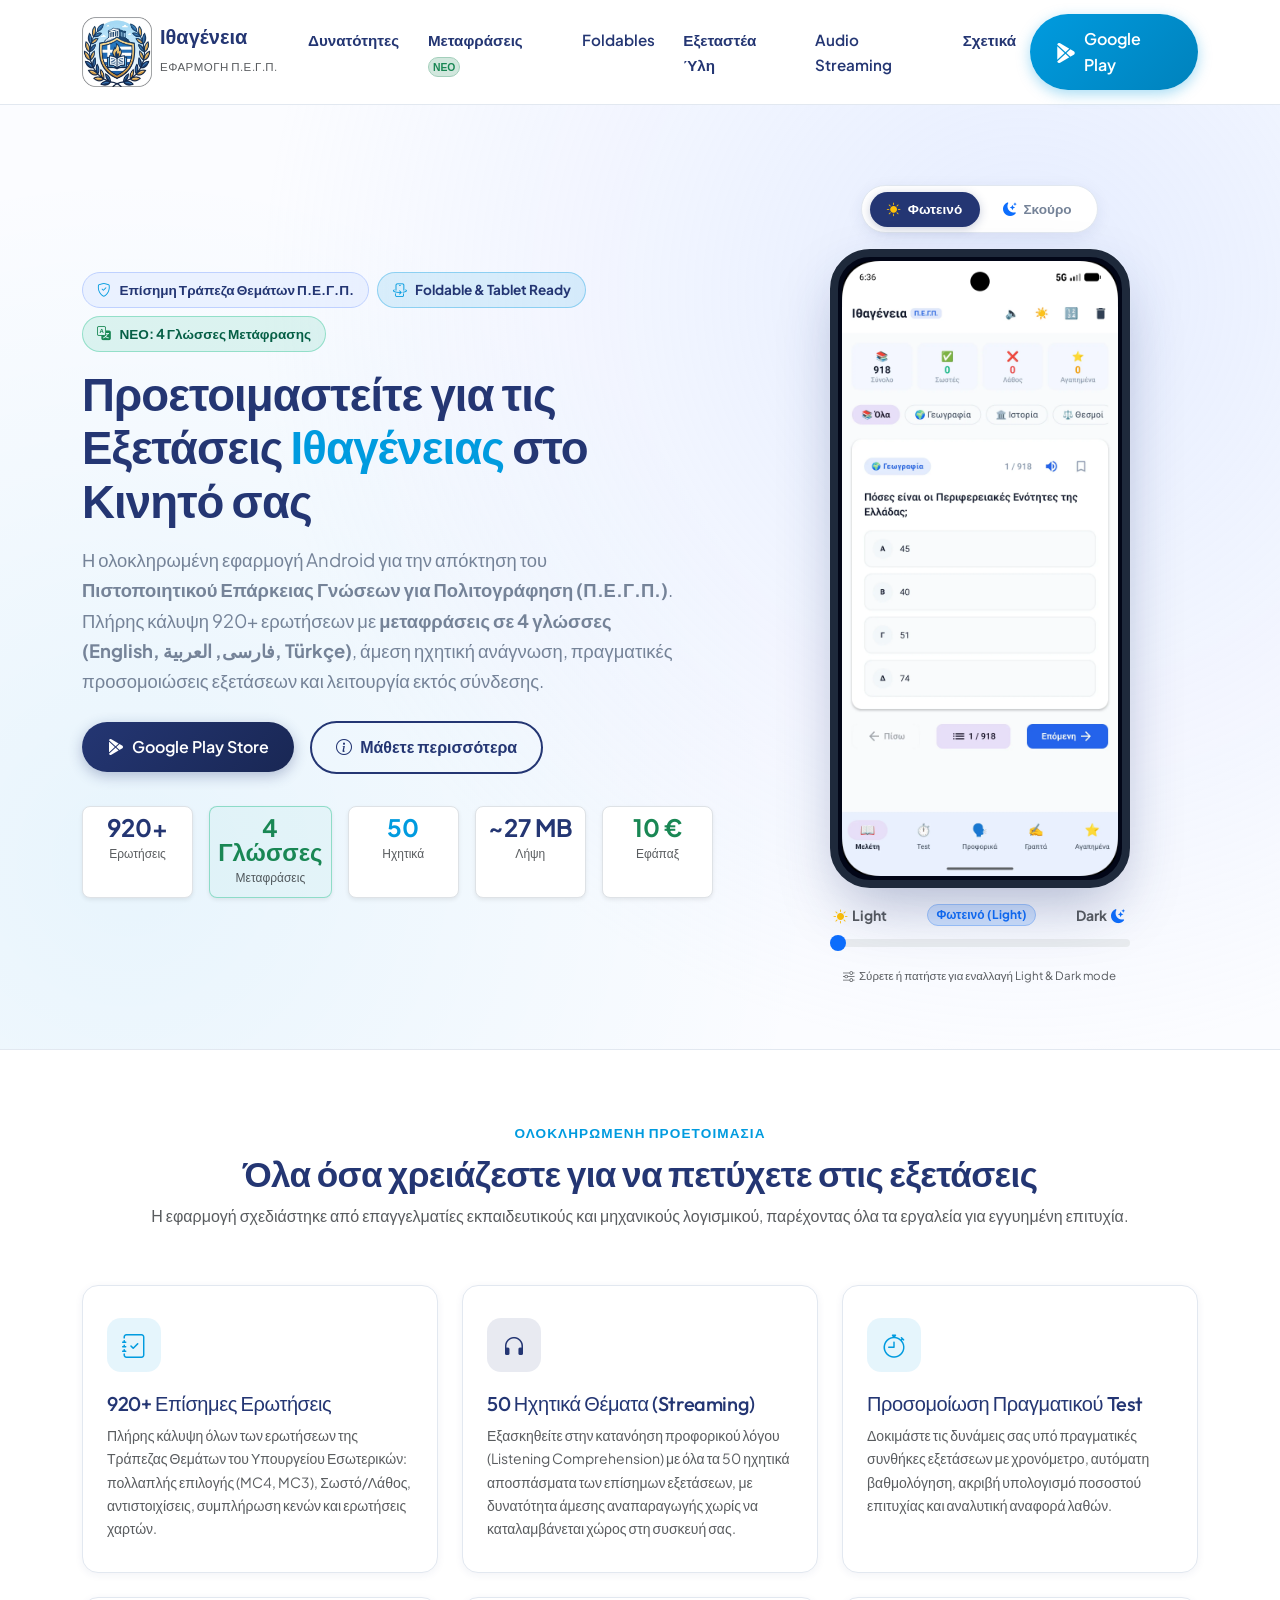
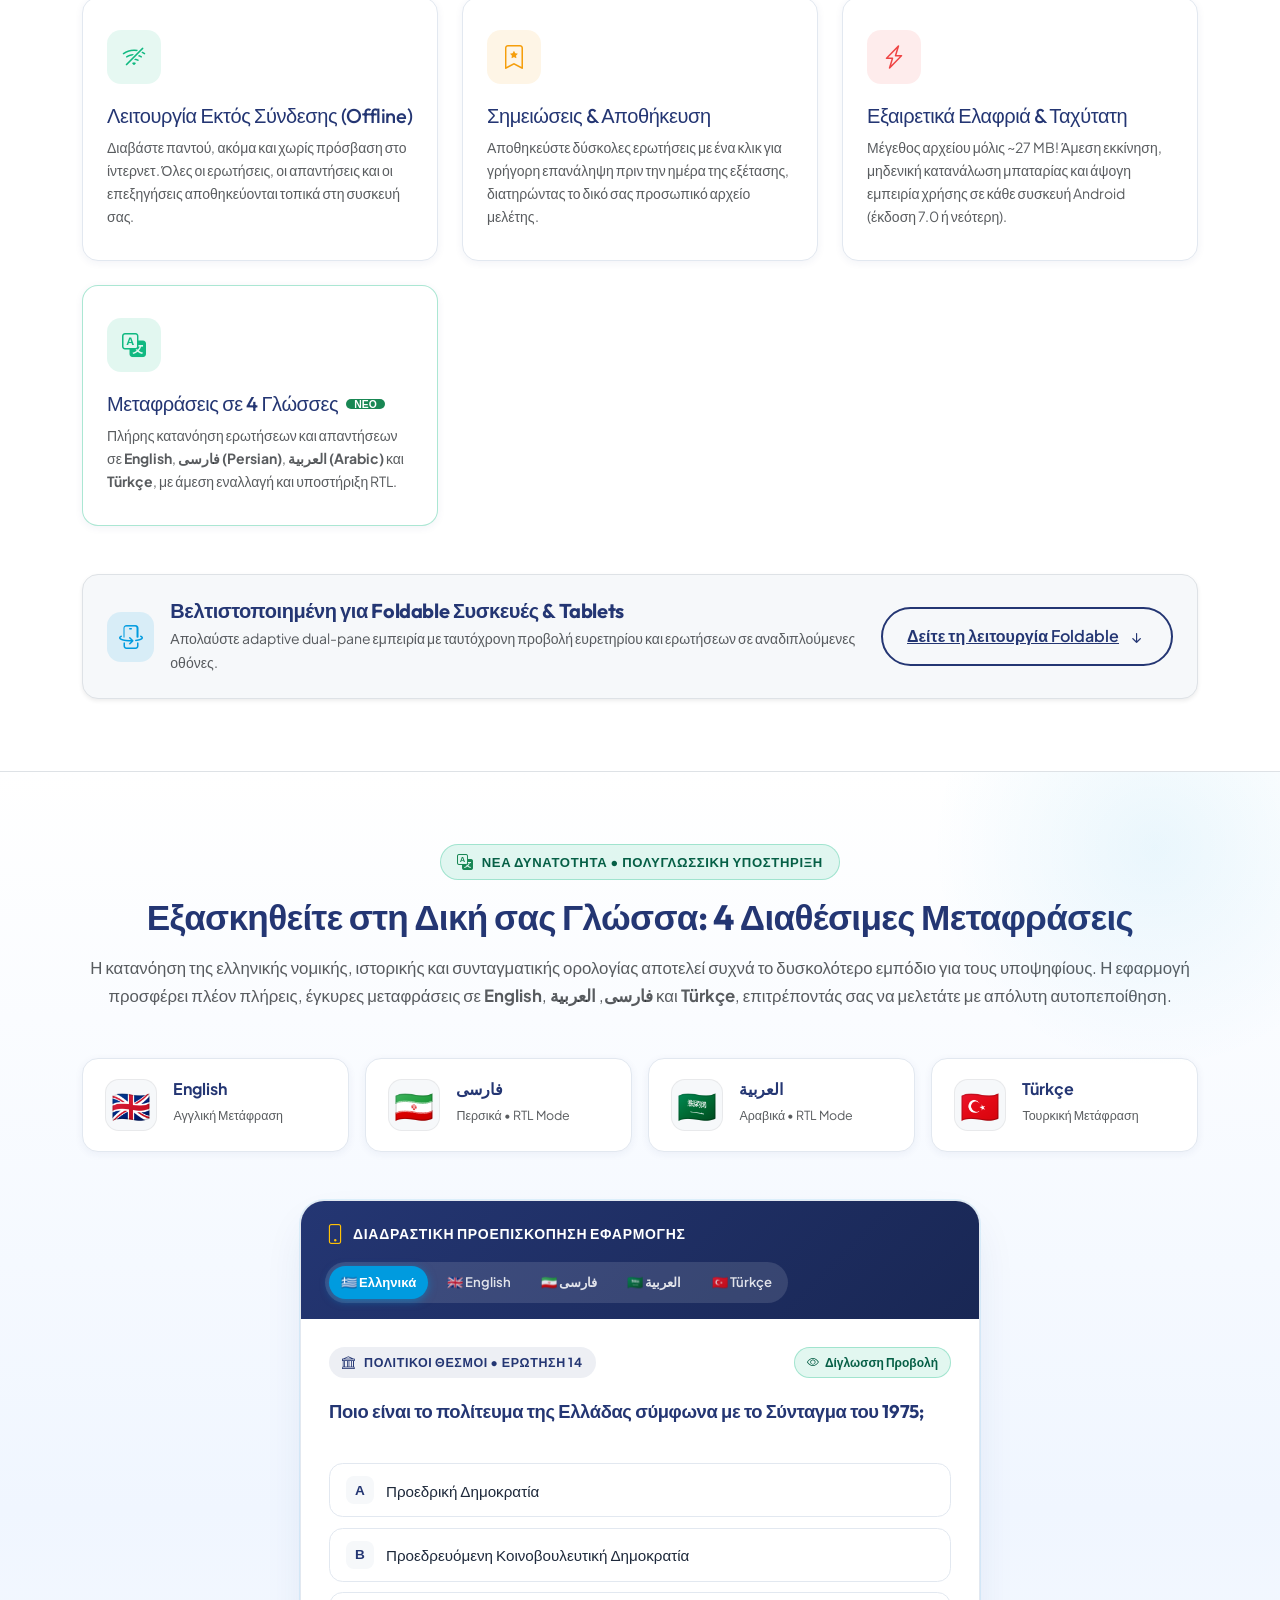
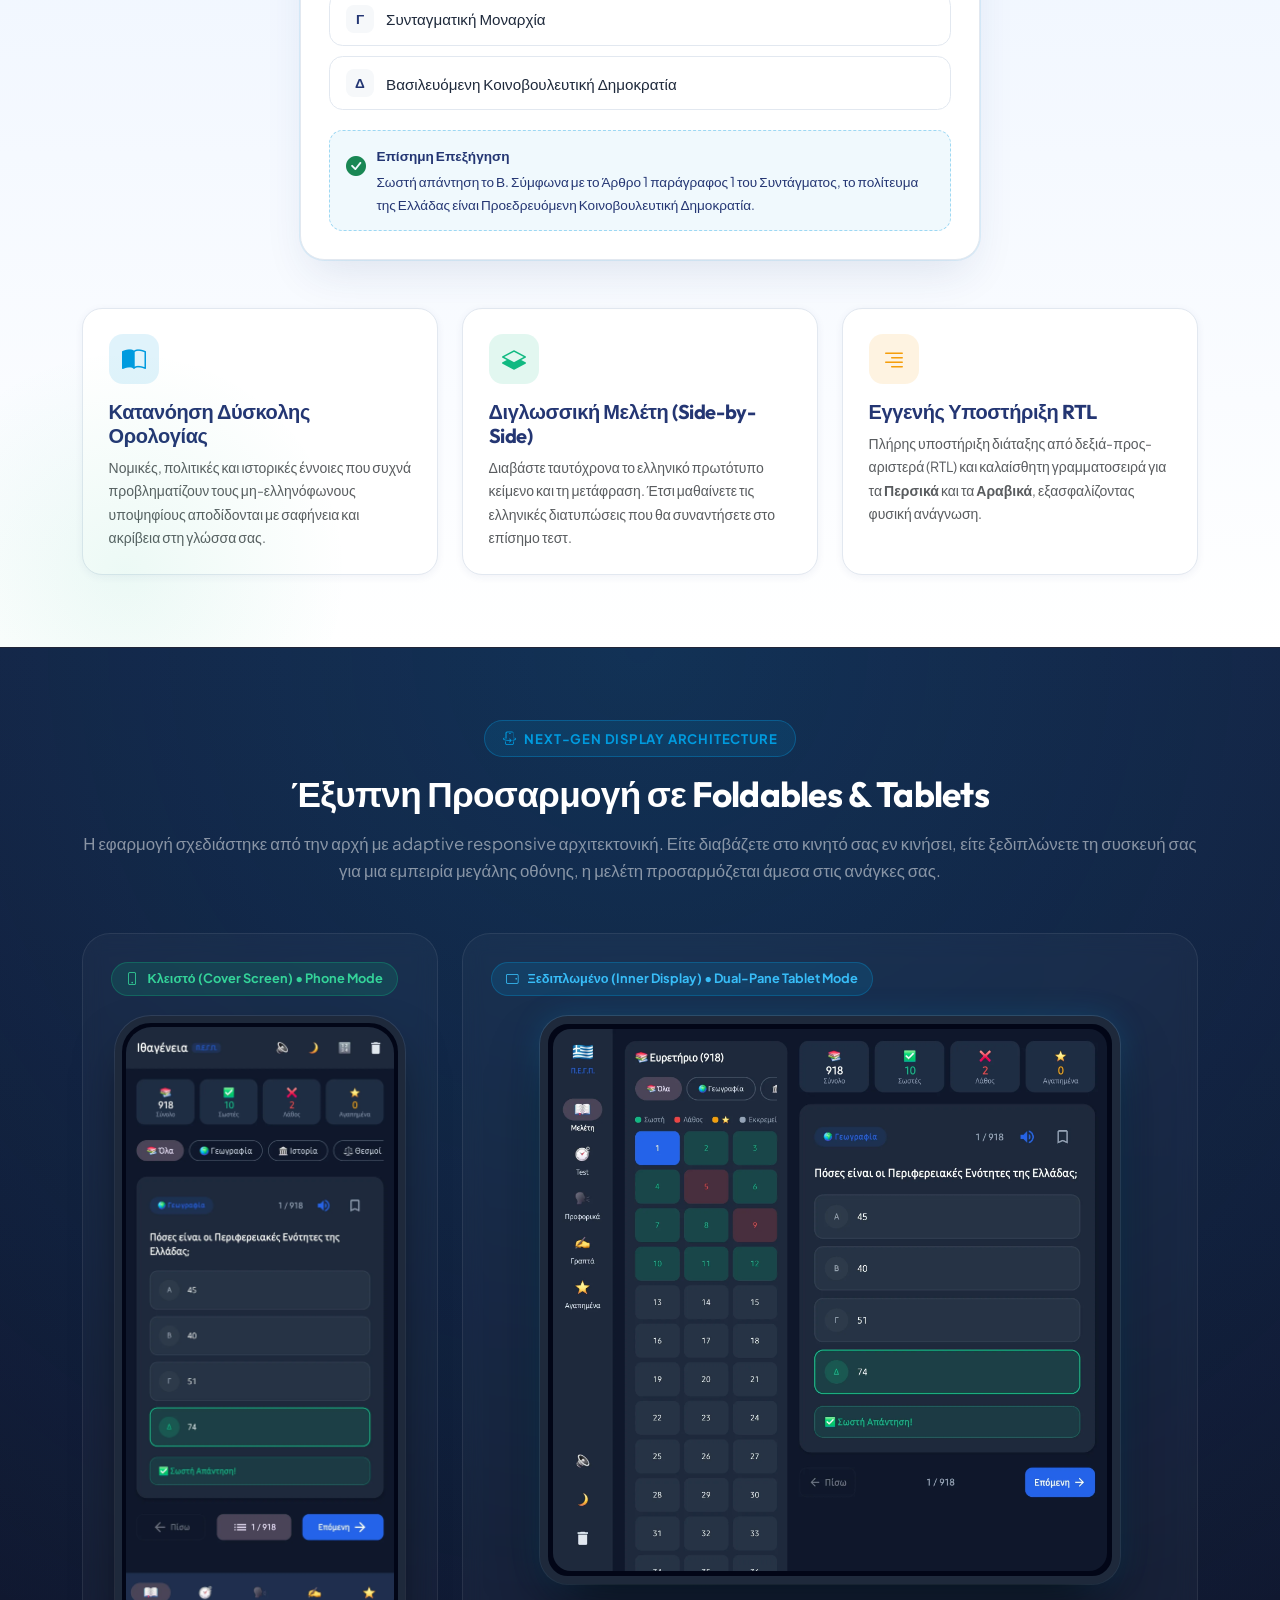
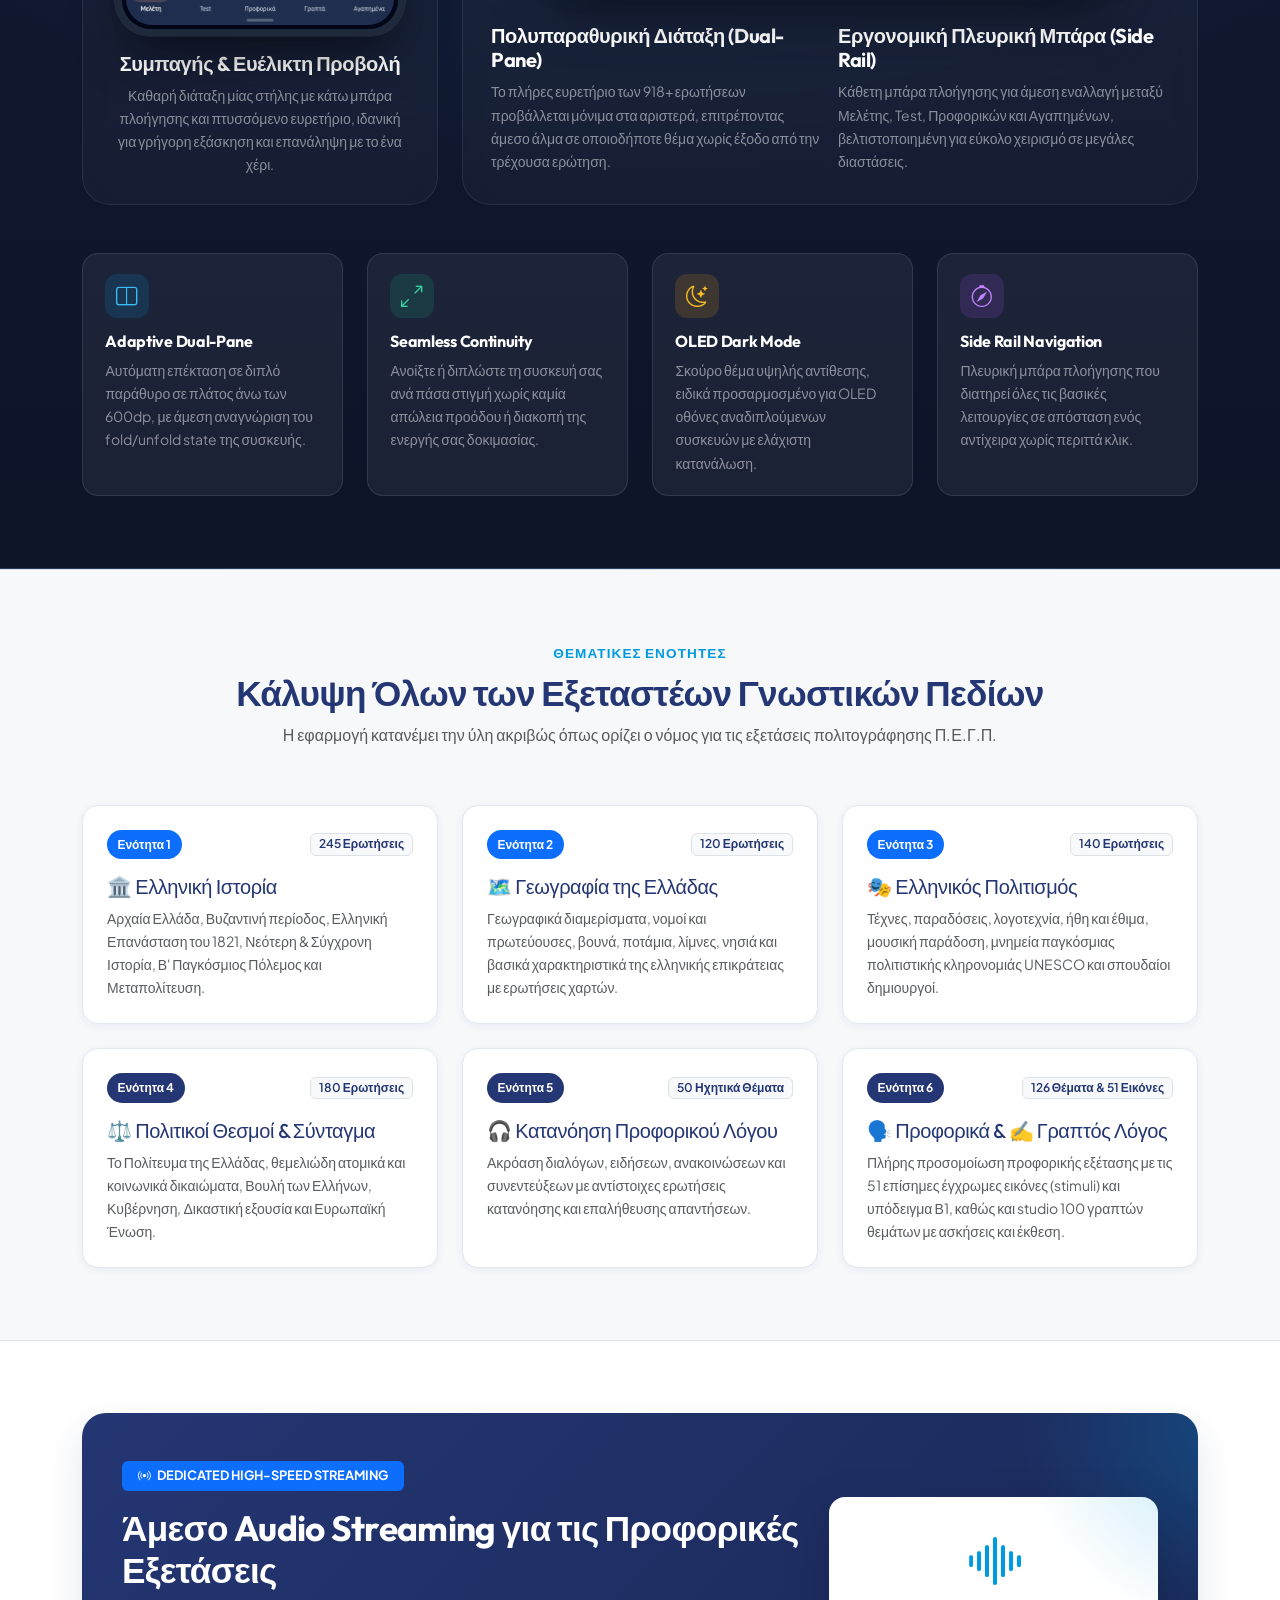
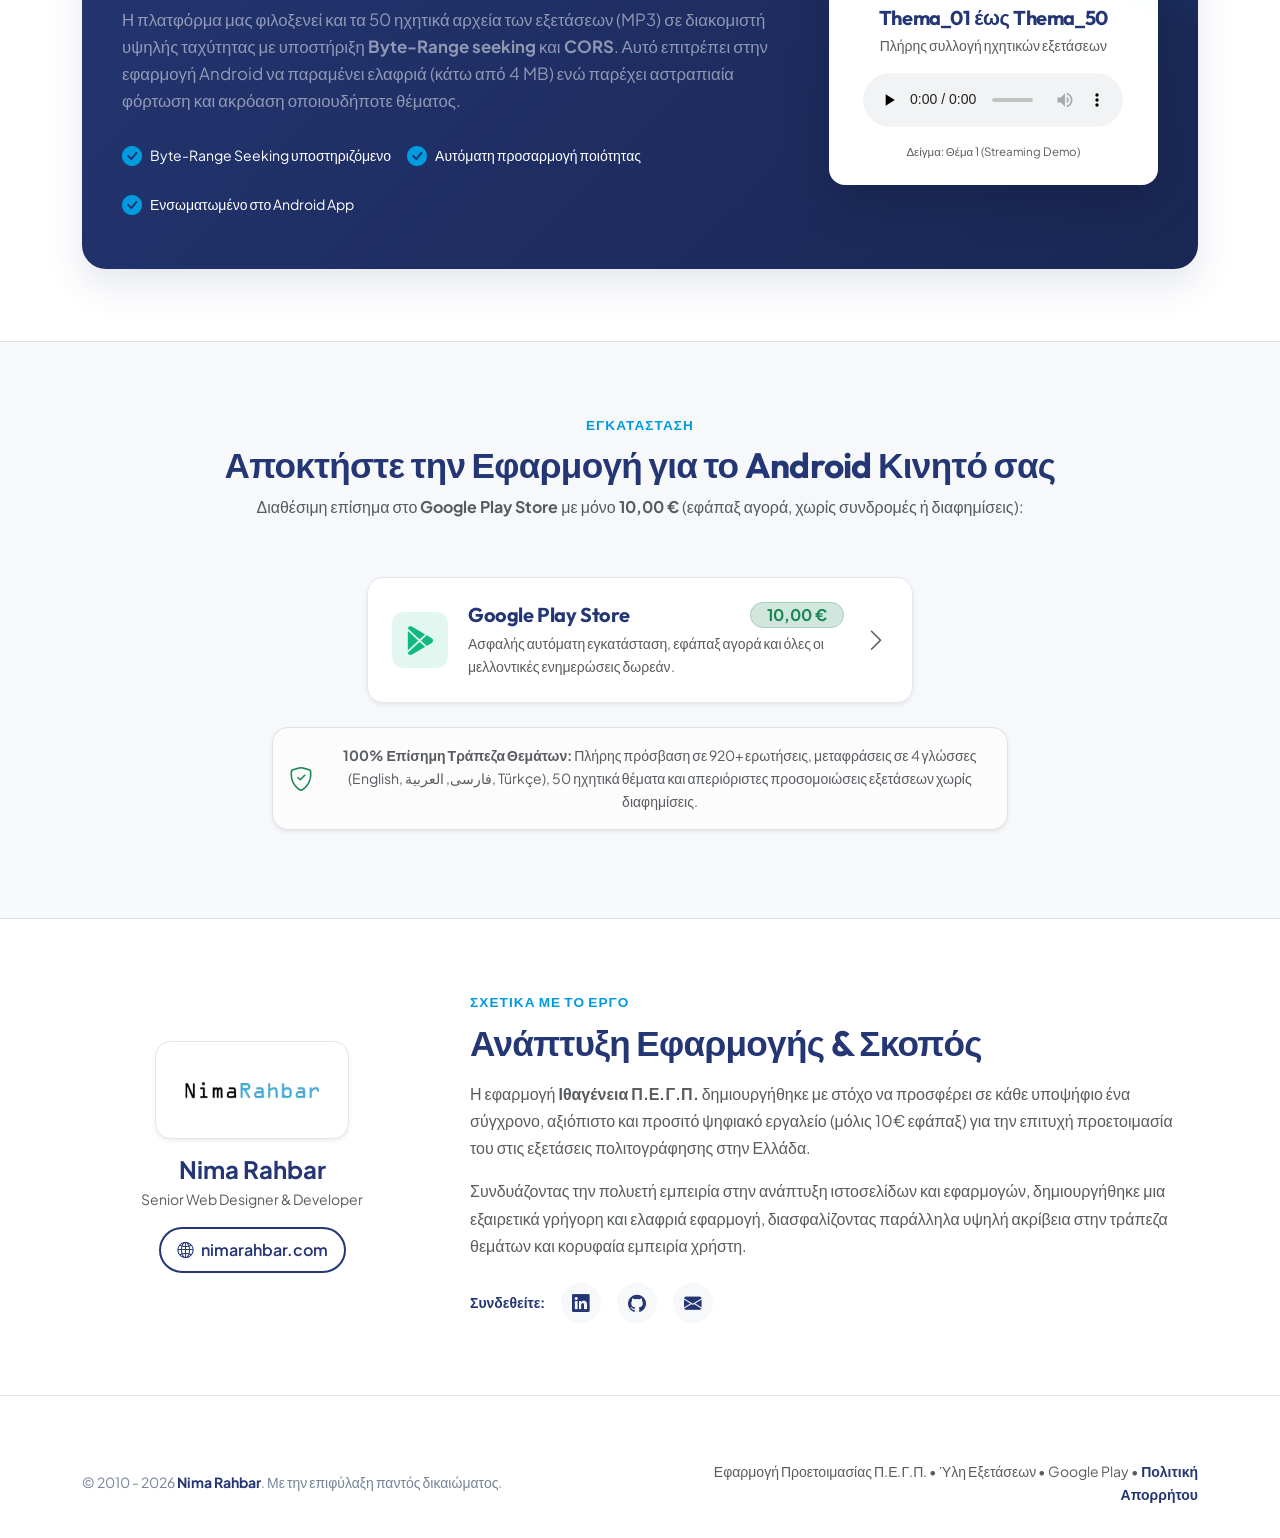
==== commit 2ea73db6: "feat: add privacy policy page and update website bundle" ====
--- a/index.html
+++ b/index.html
@@ -1009,7 +1009,7 @@
         <div class="col-md-6 text-center text-md-end">
           <p class="mb-0 small text-muted">
             Εφαρμογή Προετοιμασίας Π.Ε.Γ.Π. &bull; <a href="#syllabus" class="text-decoration-none text-muted">Ύλη
-              Εξετάσεων</a> &bull; <a href="#download" class="text-decoration-none text-muted">Google Play</a>
+              Εξετάσεων</a> &bull; <a href="#download" class="text-decoration-none text-muted">Google Play</a> &bull; <a href="privacy_policy.html" class="text-decoration-none text-navy-custom fw-semibold">Πολιτική Απορρήτου</a>
           </p>
         </div>
       </div>
--- a/style.css
+++ b/style.css
@@ -1017,4 +1017,213 @@
   justify-content: center;
   font-size: 1.5rem;
   margin-bottom: 1rem;
+}
+
+/* ==============================================================================
+   Privacy Policy Page Styles
+   ============================================================================== */
+.privacy-hero-section {
+  background: radial-gradient(circle at 85% 15%, rgba(191, 209, 255, 0.35) 0%, rgba(251, 252, 255, 0) 60%),
+    radial-gradient(circle at 15% 85%, rgba(0, 155, 223, 0.08) 0%, rgba(251, 252, 255, 0) 50%);
+  border-bottom: 1px solid var(--nr-border);
+  padding: 3.5rem 0 3rem;
+}
+
+.privacy-meta-chip {
+  display: inline-flex;
+  align-items: center;
+  gap: 0.5rem;
+  background: #ffffff;
+  border: 1px solid var(--nr-border);
+  padding: 0.4rem 0.85rem;
+  border-radius: 50rem;
+  font-size: 0.85rem;
+  color: var(--nr-navy);
+  box-shadow: 0 2px 6px rgba(36, 54, 115, 0.04);
+}
+
+.privacy-meta-chip i {
+  color: var(--nr-primary);
+}
+
+.privacy-content-card {
+  background: #ffffff;
+  border: 1px solid var(--nr-border);
+  border-radius: 1.25rem;
+  padding: 2.5rem;
+  box-shadow: var(--nr-shadow-sm);
+  margin-bottom: 2rem;
+}
+
+.privacy-toc-card {
+  background: #ffffff;
+  border: 1px solid var(--nr-border);
+  border-radius: 1.25rem;
+  padding: 1.5rem;
+  box-shadow: var(--nr-shadow-sm);
+  position: sticky;
+  top: 90px;
+}
+
+.privacy-toc-link {
+  display: flex;
+  align-items: center;
+  gap: 0.65rem;
+  padding: 0.55rem 0.75rem;
+  border-radius: 0.65rem;
+  color: var(--nr-text-dark);
+  font-size: 0.9rem;
+  font-weight: 500;
+  text-decoration: none;
+  transition: all 0.2s ease;
+}
+
+.privacy-toc-link:hover {
+  background: var(--nr-bg-subtle);
+  color: var(--nr-primary);
+  transform: translateX(3px);
+}
+
+.privacy-toc-link.active {
+  background: rgba(0, 155, 223, 0.1);
+  color: var(--nr-primary);
+  font-weight: 600;
+}
+
+.privacy-toc-num {
+  display: inline-flex;
+  align-items: center;
+  justify-content: center;
+  width: 22px;
+  height: 22px;
+  border-radius: 6px;
+  background: var(--nr-bg-subtle);
+  color: var(--nr-navy);
+  font-size: 0.75rem;
+  font-weight: 700;
+  flex-shrink: 0;
+}
+
+.privacy-section-block {
+  scroll-margin-top: 100px;
+  border-bottom: 1px solid var(--nr-border);
+  padding-bottom: 2.25rem;
+  margin-bottom: 2.25rem;
+}
+
+.privacy-section-block:last-child {
+  border-bottom: none;
+  padding-bottom: 0;
+  margin-bottom: 0;
+}
+
+.privacy-section-heading {
+  font-family: 'Outfit', sans-serif;
+  font-size: 1.35rem;
+  font-weight: 700;
+  color: var(--nr-navy);
+  margin-bottom: 1rem;
+  display: flex;
+  align-items: center;
+  gap: 0.75rem;
+}
+
+.privacy-heading-icon {
+  width: 36px;
+  height: 36px;
+  border-radius: 10px;
+  background: rgba(0, 155, 223, 0.1);
+  color: var(--nr-primary);
+  display: inline-flex;
+  align-items: center;
+  justify-content: center;
+  font-size: 1.15rem;
+  flex-shrink: 0;
+}
+
+.privacy-callout-guarantee {
+  background: linear-gradient(135deg, rgba(0, 155, 223, 0.08) 0%, rgba(36, 54, 115, 0.04) 100%);
+  border-left: 4px solid var(--nr-primary);
+  border-radius: 0 0.85rem 0.85rem 0;
+  padding: 1.25rem 1.5rem;
+  margin: 1.25rem 0;
+}
+
+.privacy-item-list {
+  list-style: none;
+  padding-left: 0;
+  margin: 1rem 0;
+  display: flex;
+  flex-direction: column;
+  gap: 0.75rem;
+}
+
+.privacy-item-list li {
+  position: relative;
+  padding-left: 1.75rem;
+  color: var(--nr-text-dark);
+}
+
+.privacy-item-list li::before {
+  content: "\F272"; /* Bootstrap icon bi-check-circle */
+  font-family: "bootstrap-icons";
+  color: var(--nr-primary);
+  font-weight: bold;
+  font-size: 1rem;
+  position: absolute;
+  left: 0;
+  top: 2px;
+}
+
+.privacy-table {
+  border-collapse: separate;
+  border-spacing: 0;
+  border-radius: 0.75rem;
+  overflow: hidden;
+  border: 1px solid var(--nr-border);
+}
+
+.privacy-table th {
+  background: var(--nr-bg-subtle);
+  color: var(--nr-navy);
+  font-weight: 700;
+  font-size: 0.85rem;
+  text-transform: uppercase;
+  letter-spacing: 0.04em;
+  padding: 0.85rem 1rem;
+  border-bottom: 1px solid var(--nr-border);
+}
+
+.privacy-table td {
+  padding: 0.95rem 1rem;
+  border-bottom: 1px solid var(--nr-border);
+  vertical-align: top;
+  font-size: 0.92rem;
+}
+
+.privacy-table tr:last-child td {
+  border-bottom: none;
+}
+
+@media print {
+  .navbar-custom,
+  .footer-section,
+  .privacy-toc-card,
+  .btn-print,
+  .no-print {
+    display: none !important;
+  }
+  .privacy-hero-section {
+    background: none !important;
+    padding: 1rem 0 !important;
+  }
+  .privacy-content-card {
+    box-shadow: none !important;
+    border: none !important;
+    padding: 0 !important;
+  }
+  body {
+    background: #ffffff !important;
+    color: #000000 !important;
+  }
 }
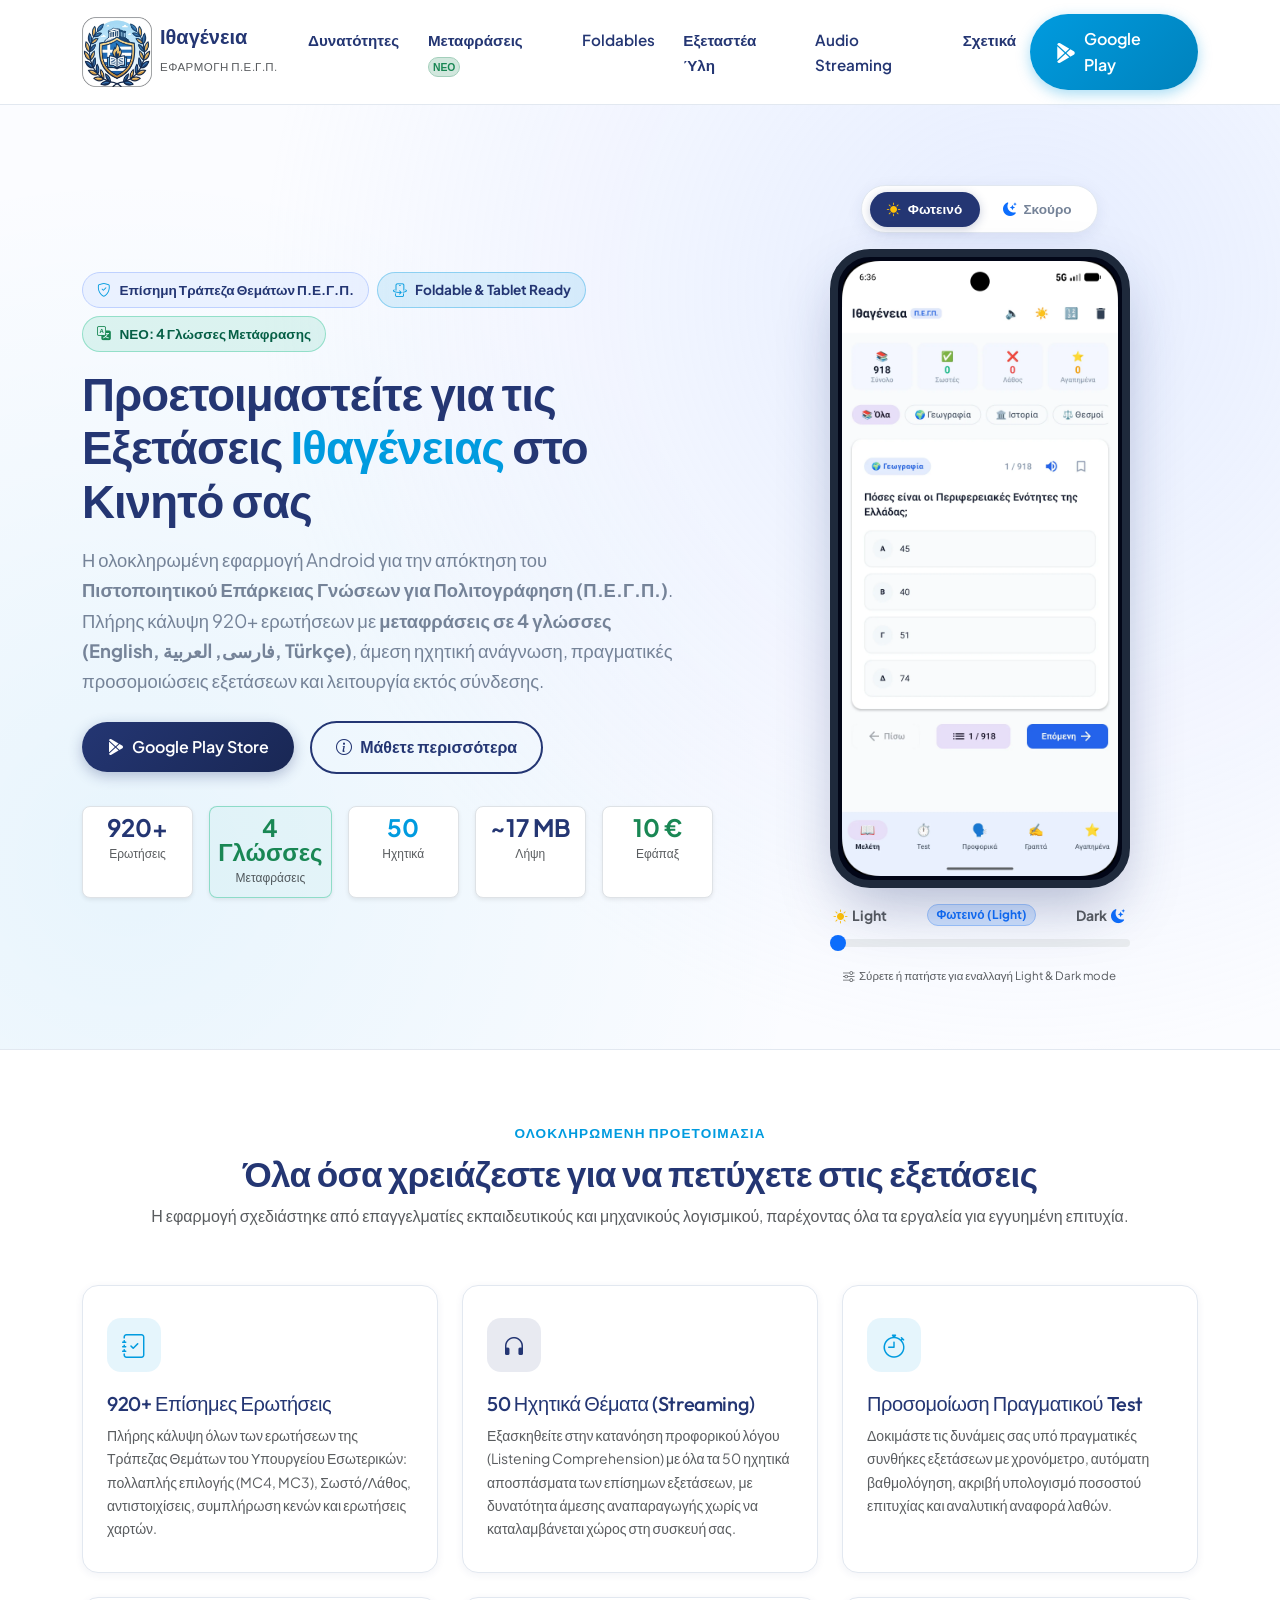
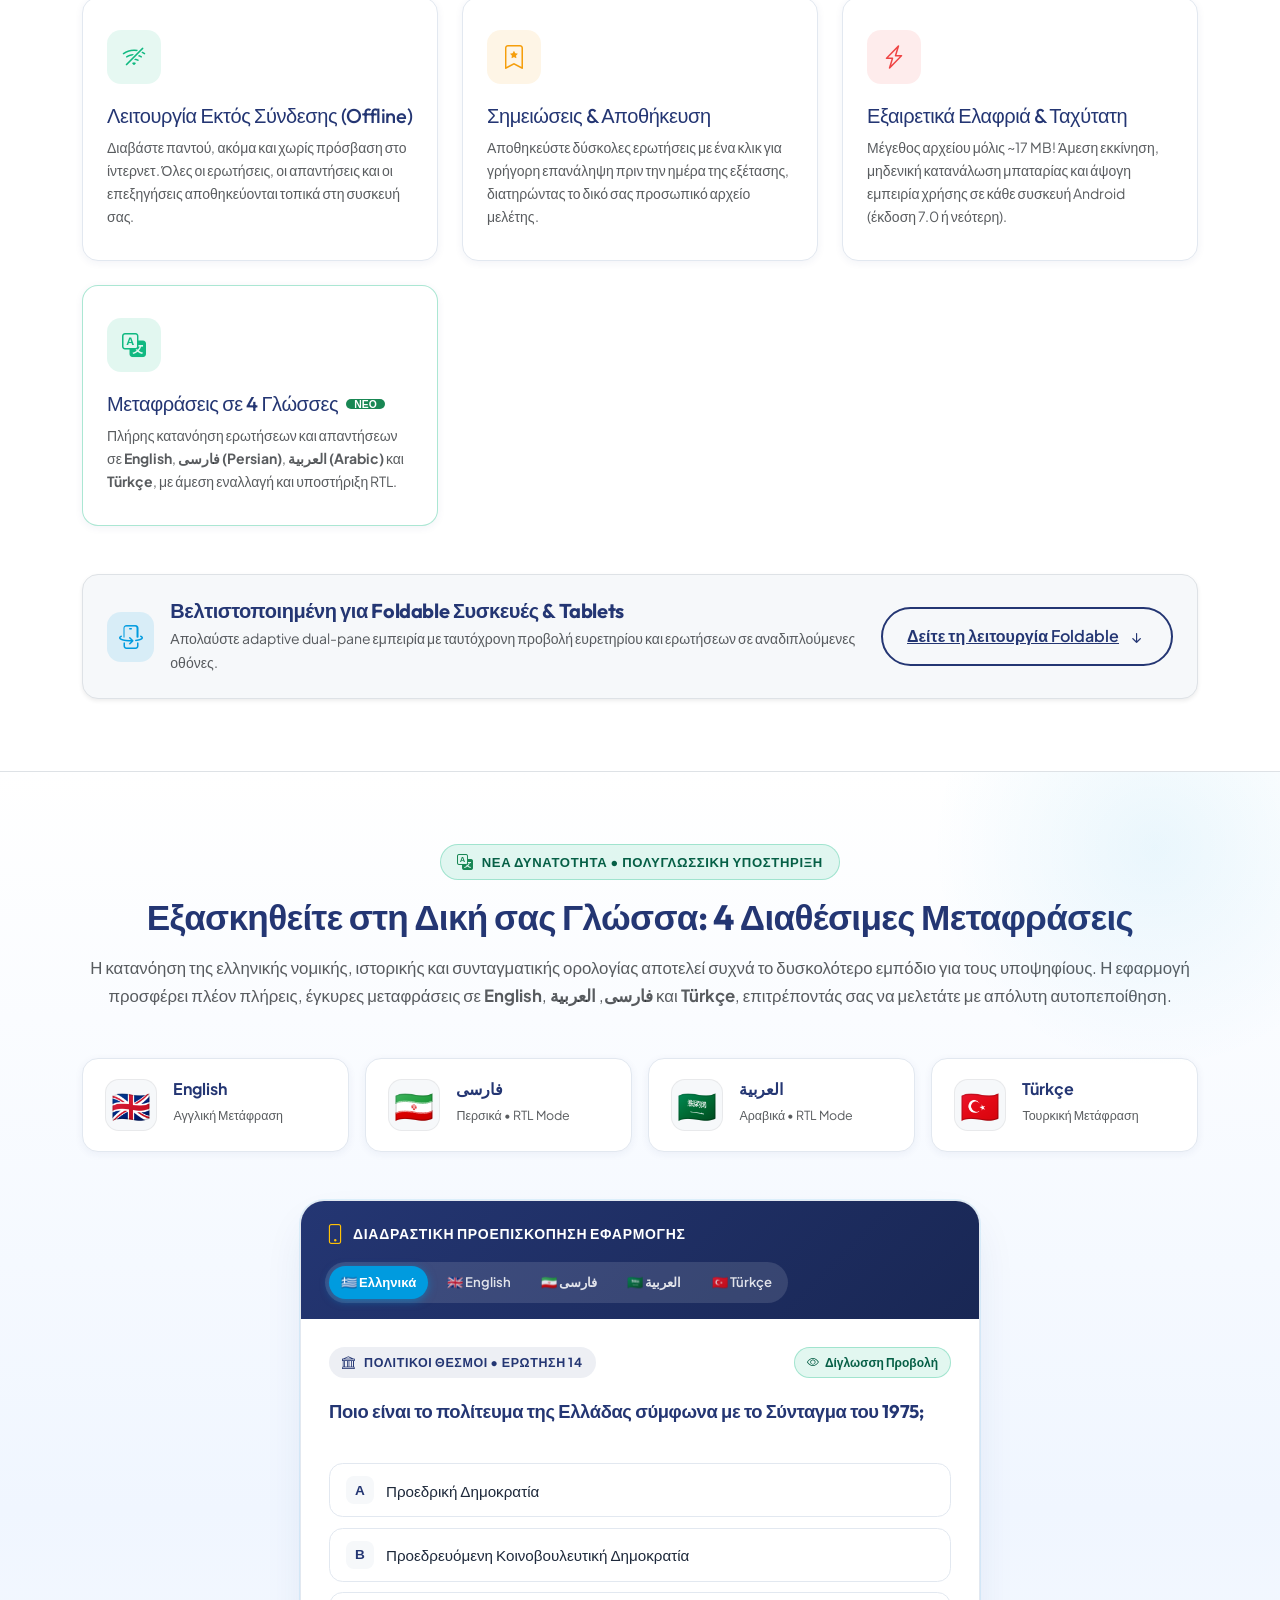
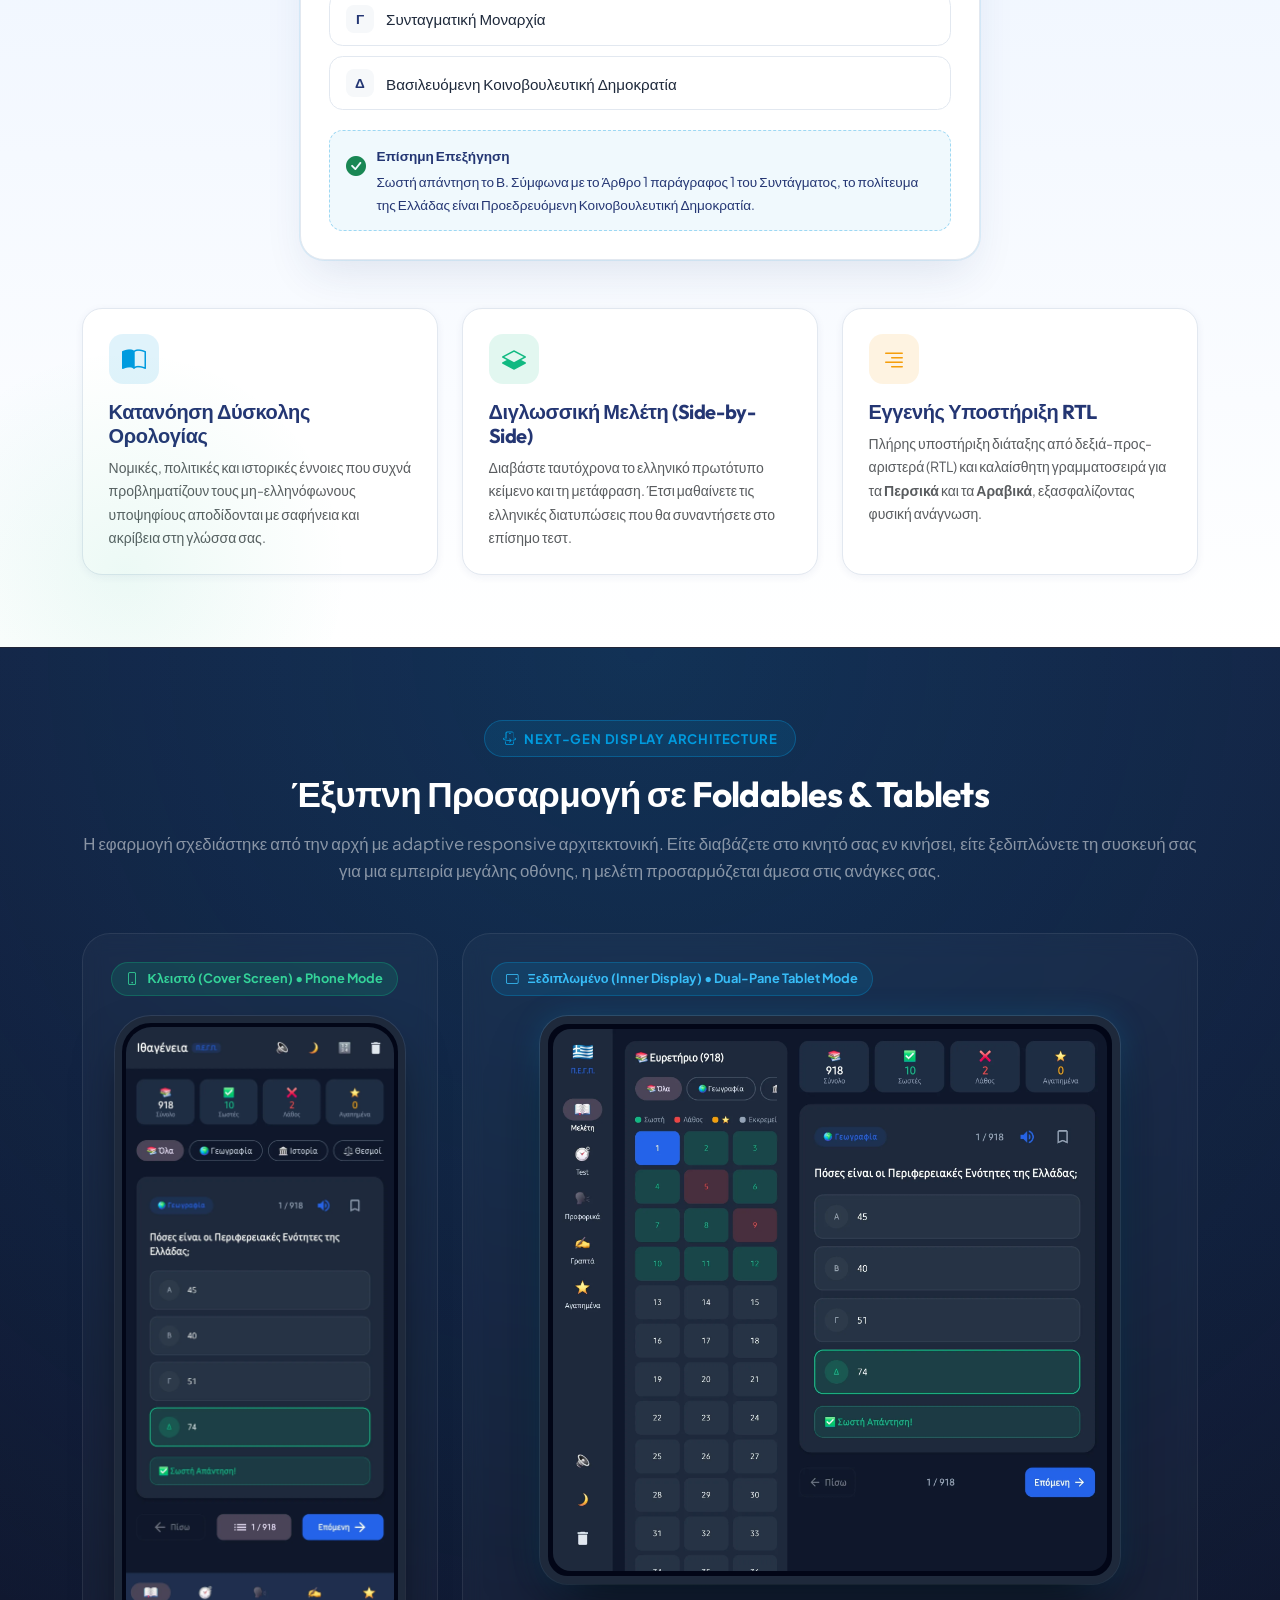
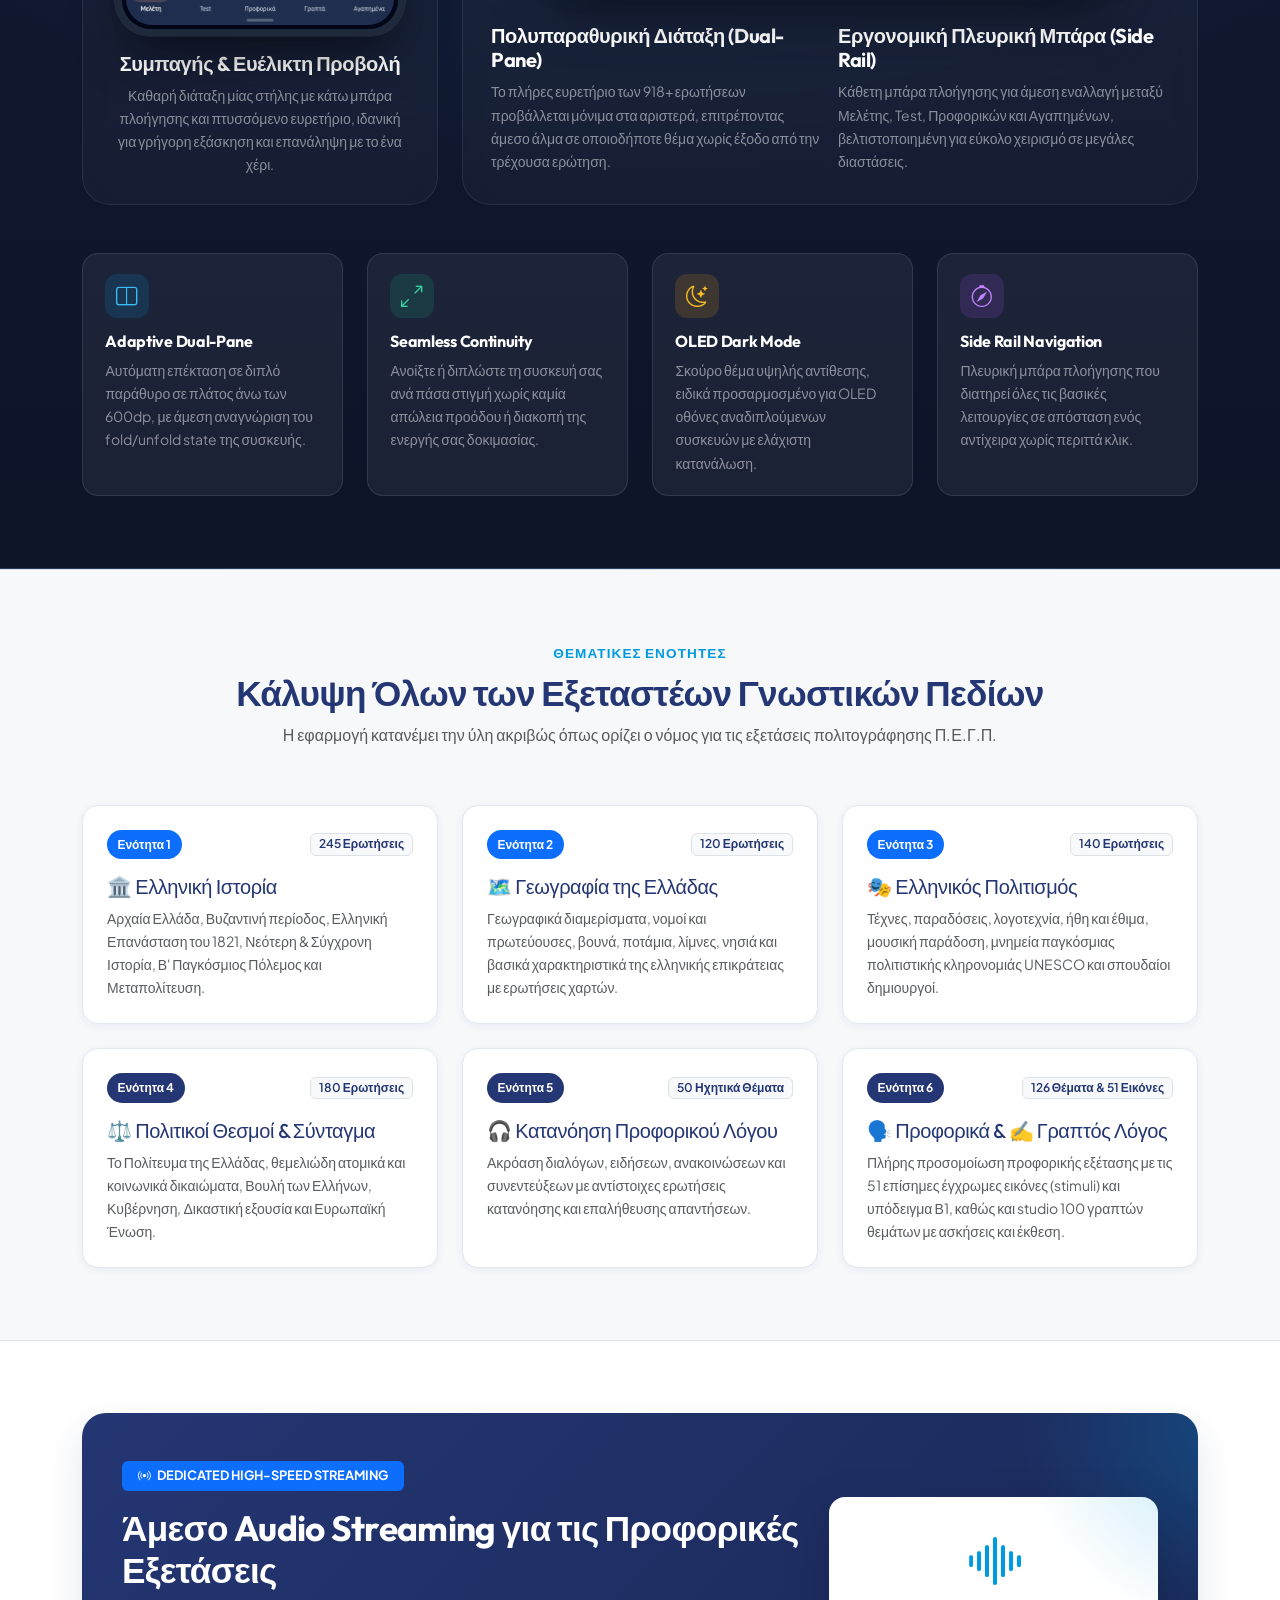
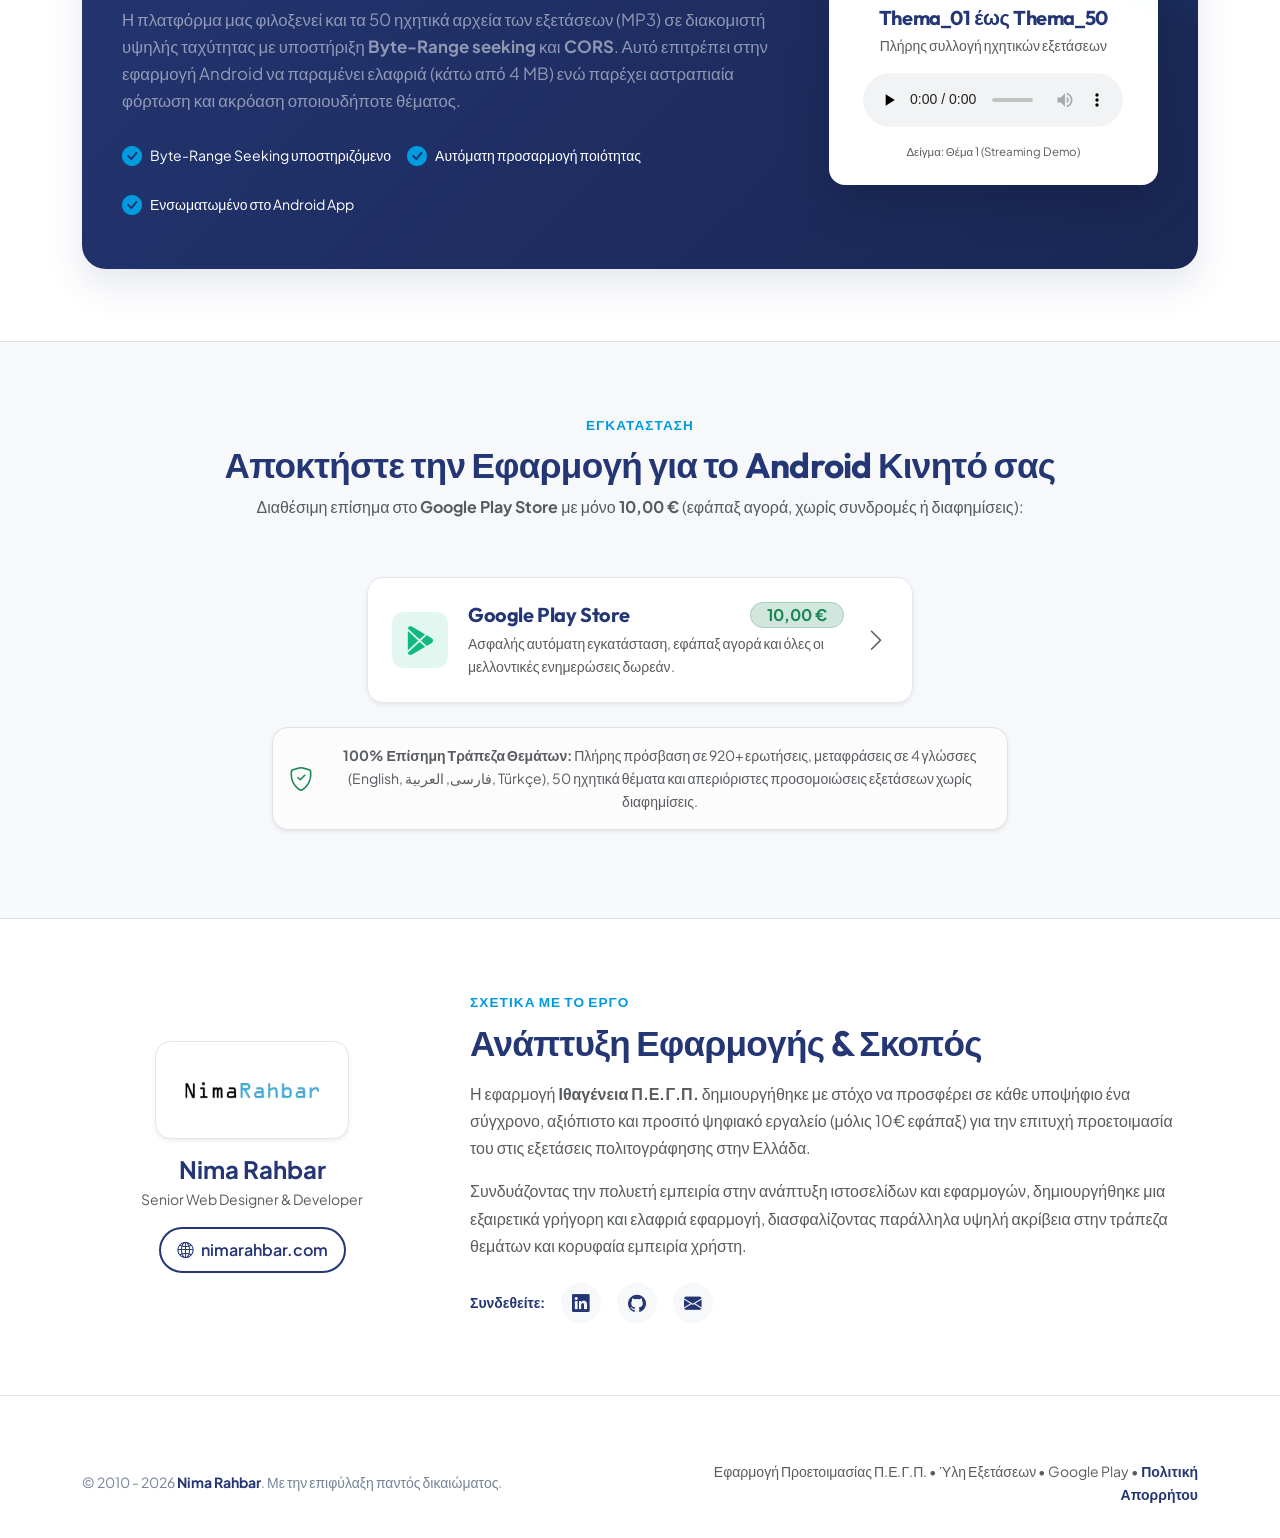
==== commit 278665e2: "Update Google Play Store links and file size" ====
--- a/index.html
+++ b/index.html
@@ -82,7 +82,7 @@
       "price": "10.00",
       "priceCurrency": "EUR"
     },
-    "installUrl": "https://play.google.com/store/apps/details?id=com.nimarahbar.ithageneia",
+    "installUrl": "https://play.google.com/store/apps/details?id=com.nima.ithageneia",
     "author": {
       "@type": "Person",
       "name": "Nima Rahbar",
@@ -184,7 +184,7 @@
             </p>
 
             <div class="d-flex flex-wrap align-items-center gap-3 mb-4">
-              <a href="https://play.google.com/store/apps/details?id=com.nimarahbar.ithageneia" target="_blank"
+              <a href="https://play.google.com/store/apps/details?id=com.nima.ithageneia" target="_blank"
                 rel="noopener noreferrer" class="btn-navy-custom text-decoration-none">
                 <i class="bi bi-google-play"></i>
                 <span>Google Play Store</span>
@@ -217,7 +217,7 @@
               </div>
               <div class="col-4 col-md">
                 <div class="border rounded-3 p-2 bg-white text-center shadow-sm h-100">
-                  <div class="fw-bold fs-4 text-navy-custom lh-1">~27 MB</div>
+                  <div class="fw-bold fs-4 text-navy-custom lh-1">~17 MB</div>
                   <small class="text-muted" style="font-size: 0.75rem;">Λήψη</small>
                 </div>
               </div>
@@ -392,7 +392,7 @@
               </div>
               <h3 class="h5 text-navy-custom mb-2">Εξαιρετικά Ελαφριά &amp; Ταχύτατη</h3>
               <p class="text-muted small mb-0">
-                Μέγεθος αρχείου μόλις ~27 MB! Άμεση εκκίνηση, μηδενική κατανάλωση μπαταρίας και άψογη εμπειρία χρήσης σε
+                Μέγεθος αρχείου μόλις ~17 MB! Άμεση εκκίνηση, μηδενική κατανάλωση μπαταρίας και άψογη εμπειρία χρήσης σε
                 κάθε συσκευή Android (έκδοση 7.0 ή νεότερη).
               </p>
             </div>
@@ -899,7 +899,7 @@
         <div class="row justify-content-center g-4">
           <!-- Google Play Option -->
           <div class="col-md-8 col-lg-6">
-            <a href="https://play.google.com/store/apps/details?id=com.nimarahbar.ithageneia" target="_blank"
+            <a href="https://play.google.com/store/apps/details?id=com.nima.ithageneia" target="_blank"
               rel="noopener noreferrer" class="download-channel-card p-4 h-100 shadow-sm">
               <div class="download-channel-icon"
                 style="background: rgba(16, 185, 129, 0.12); color: #10b981; width: 56px; height: 56px; font-size: 1.8rem;">
@@ -1303,4 +1303,4 @@
   </script>
 </body>
 
-</html>+</html>
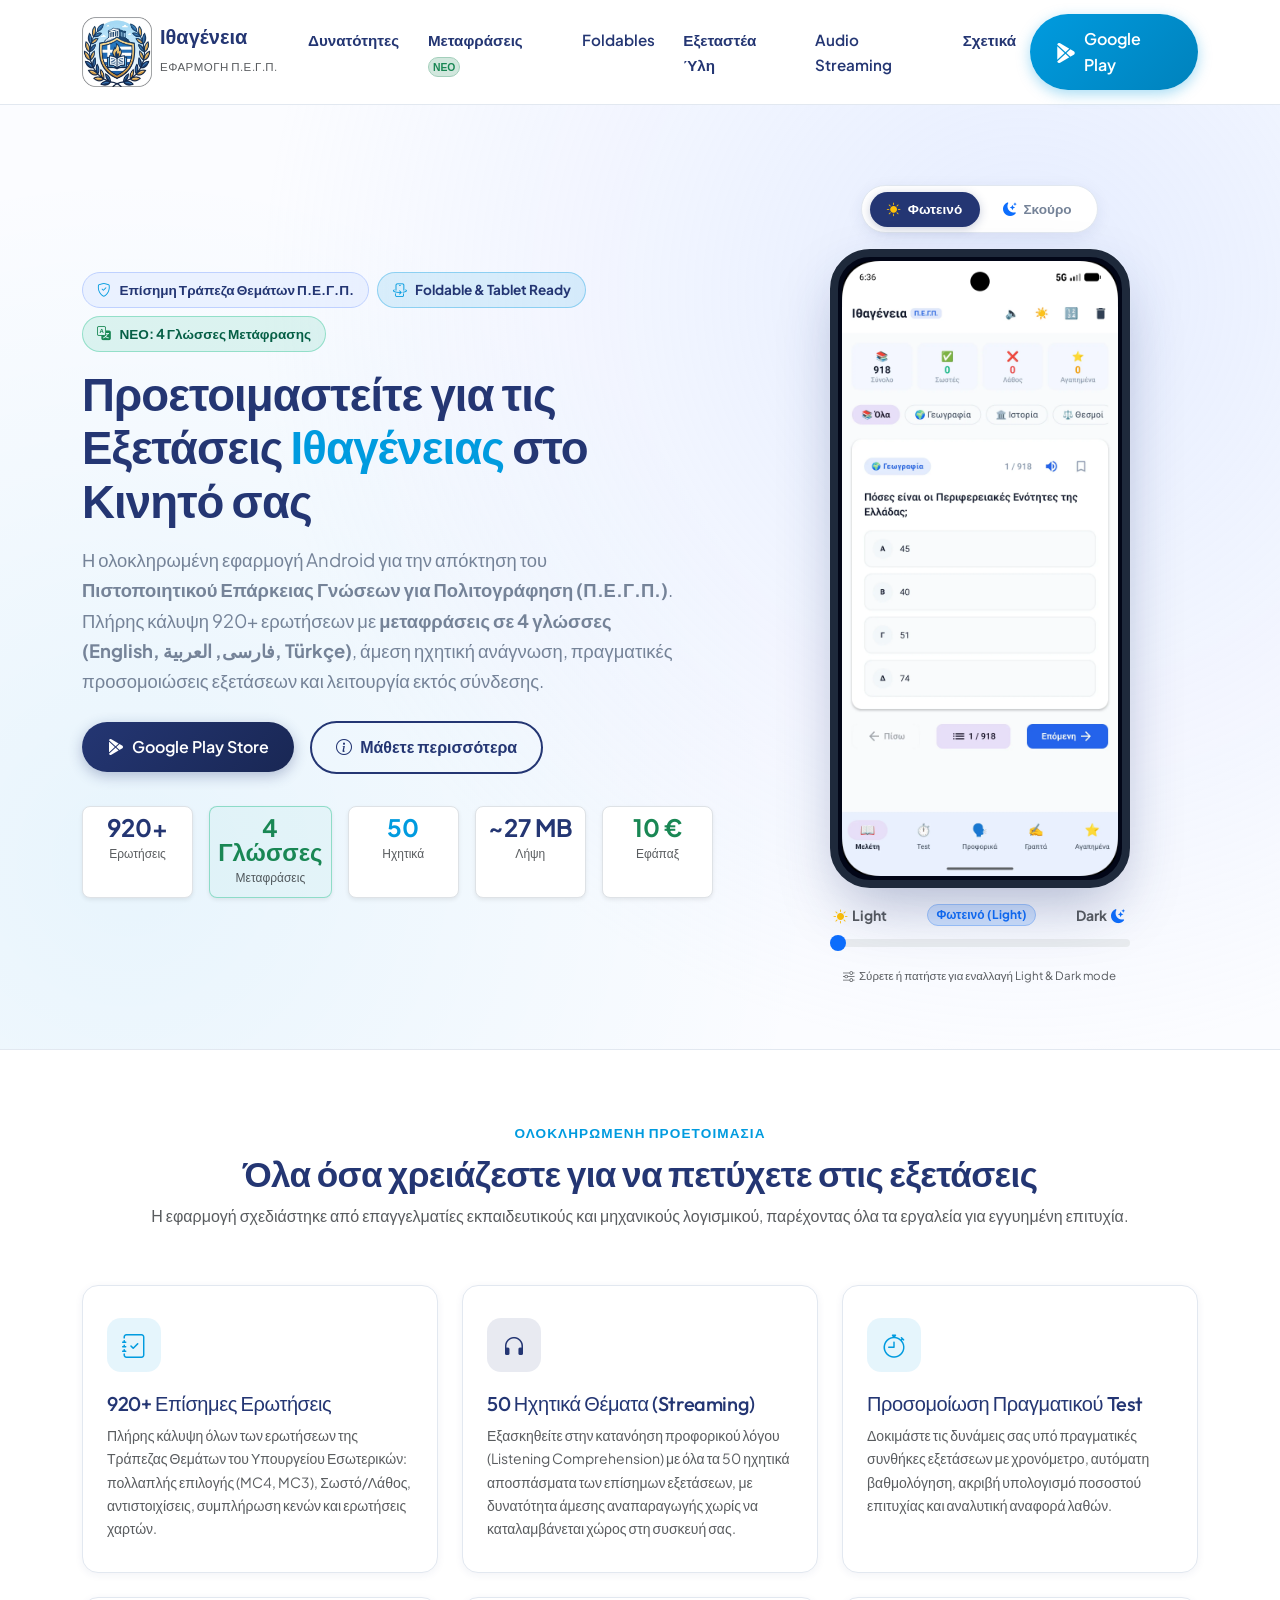
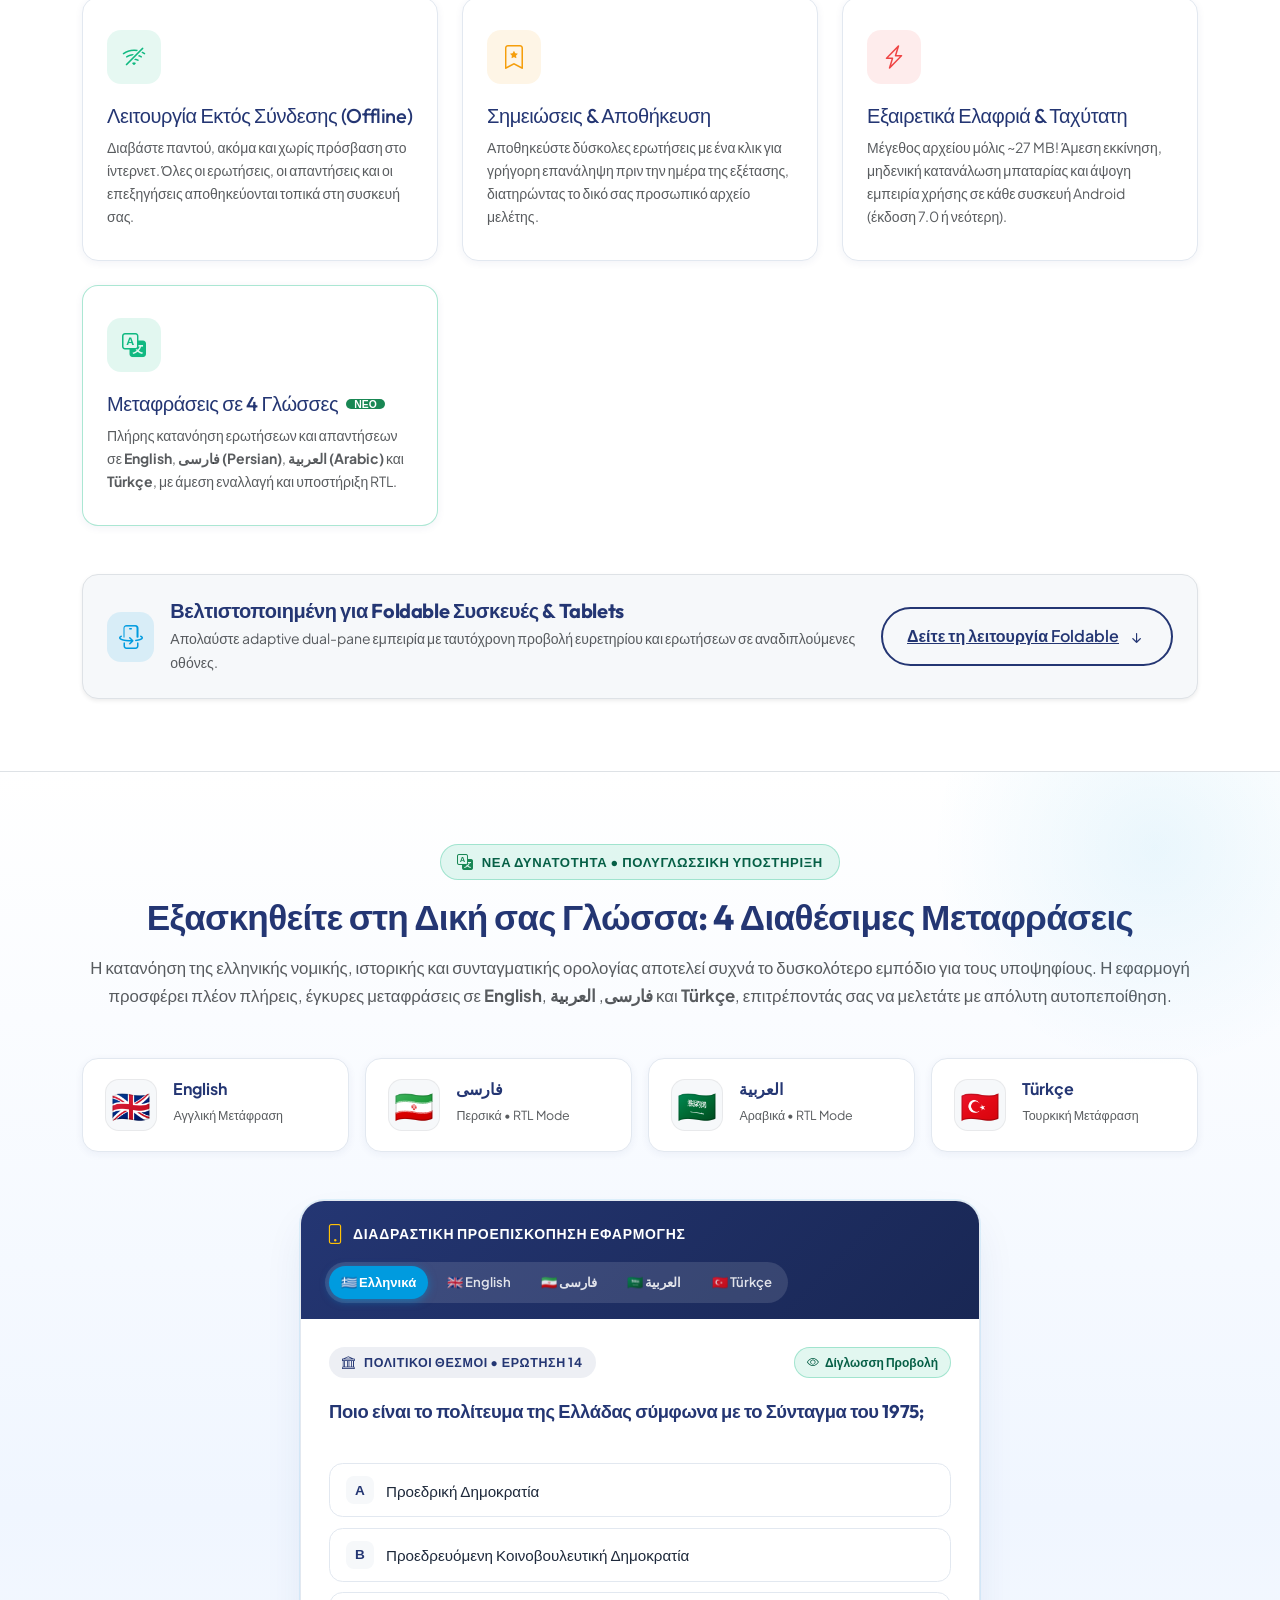
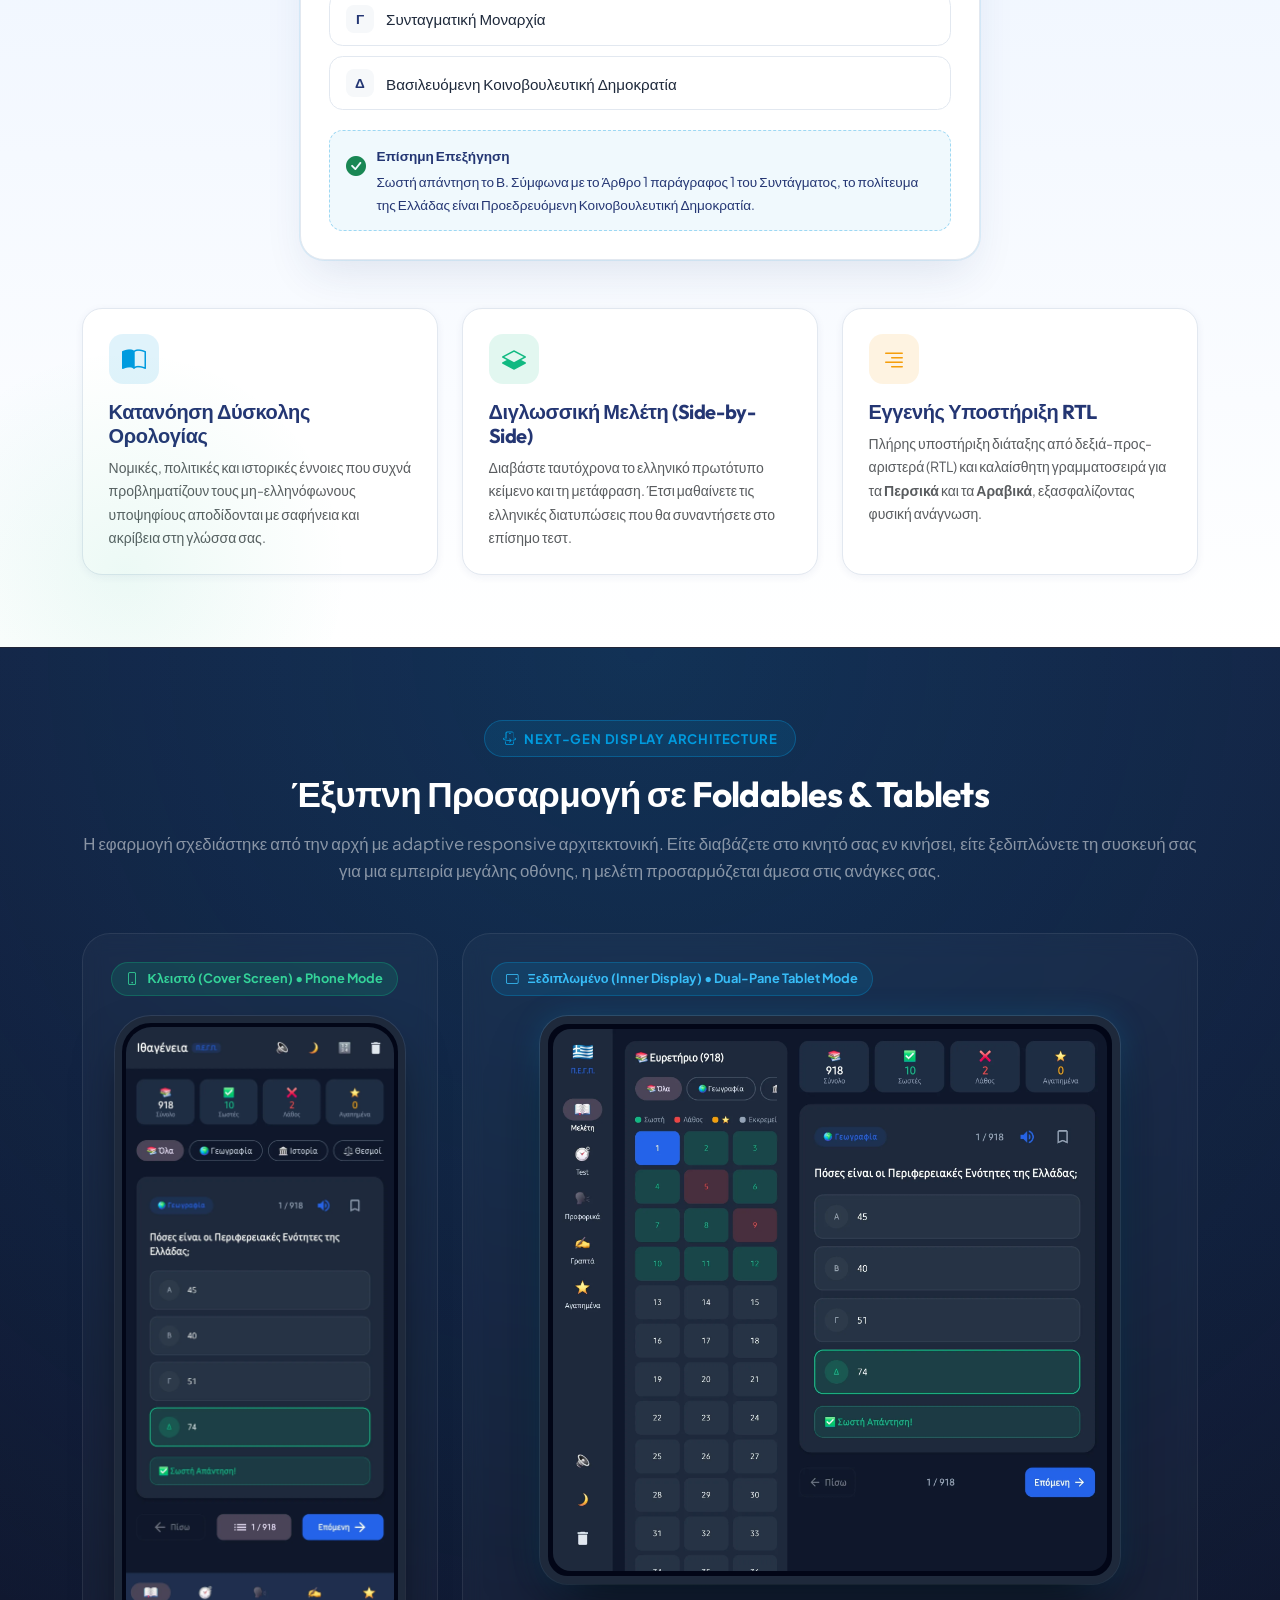
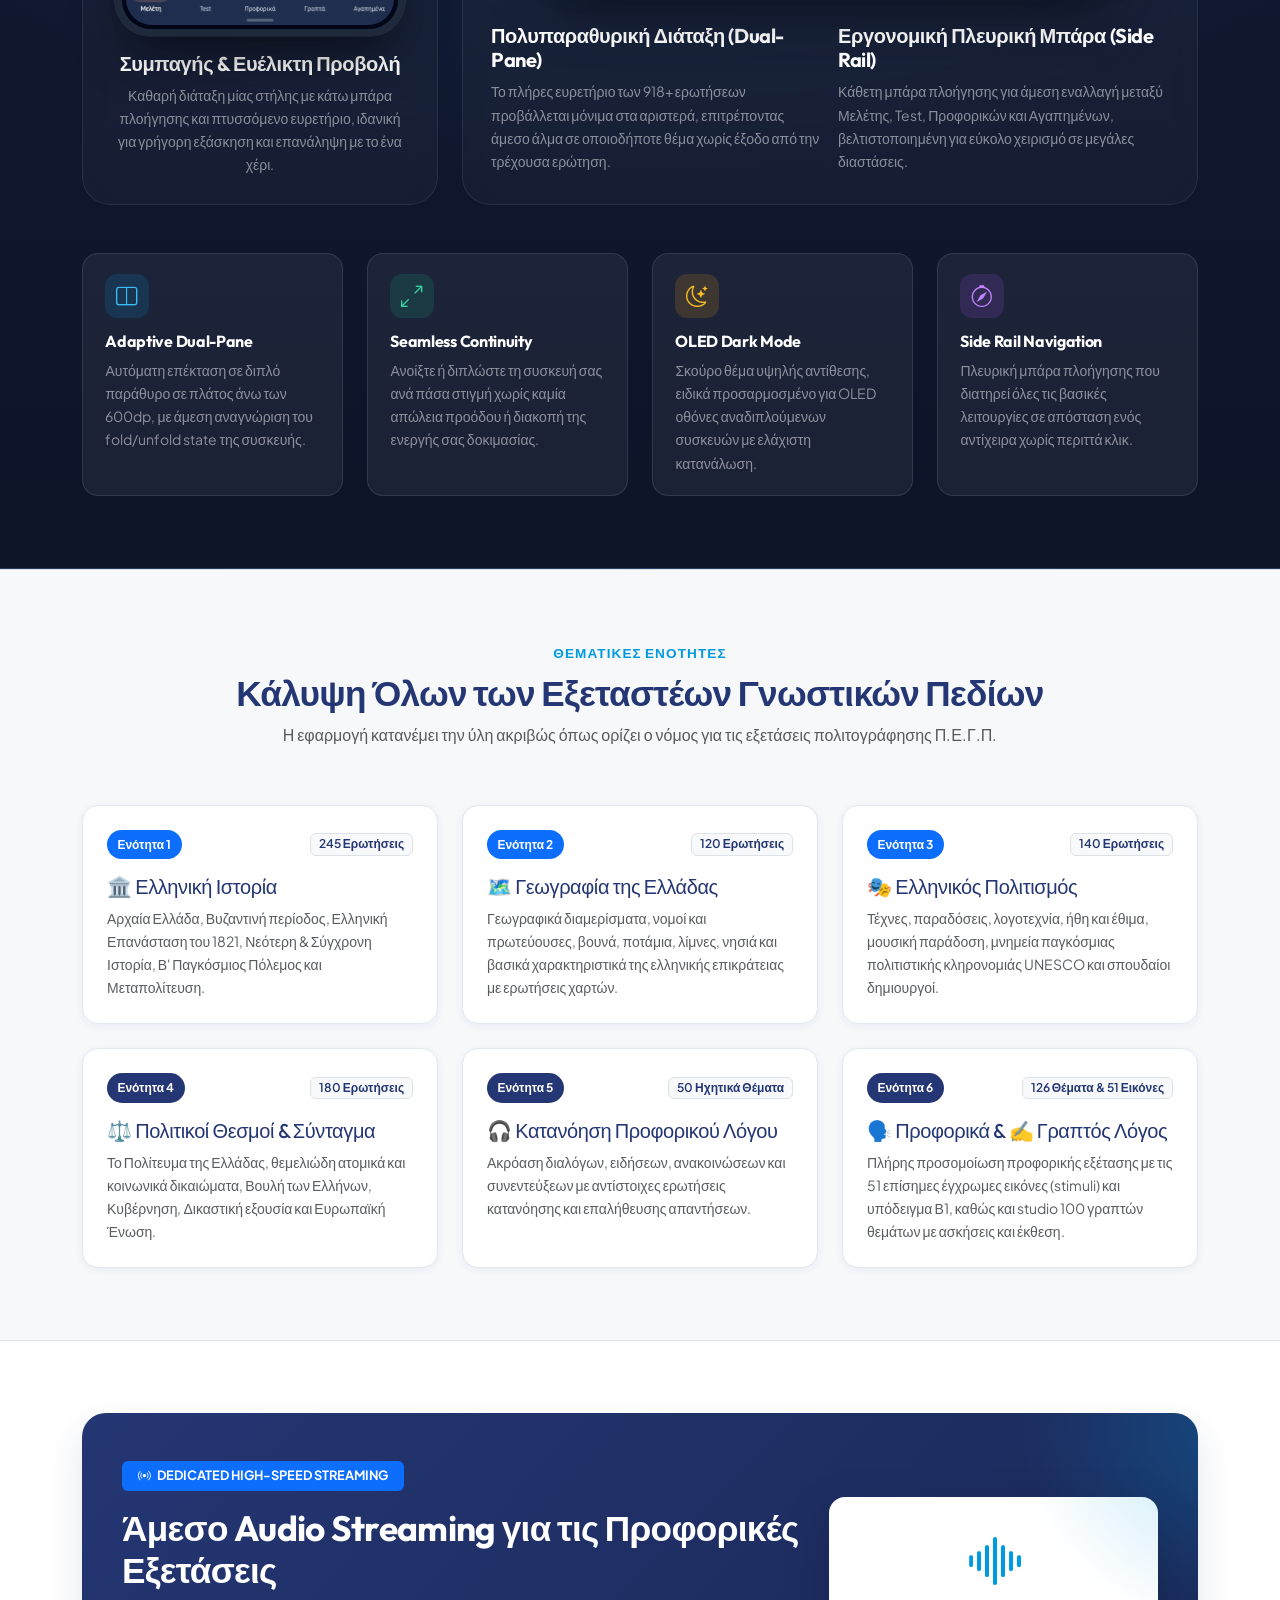
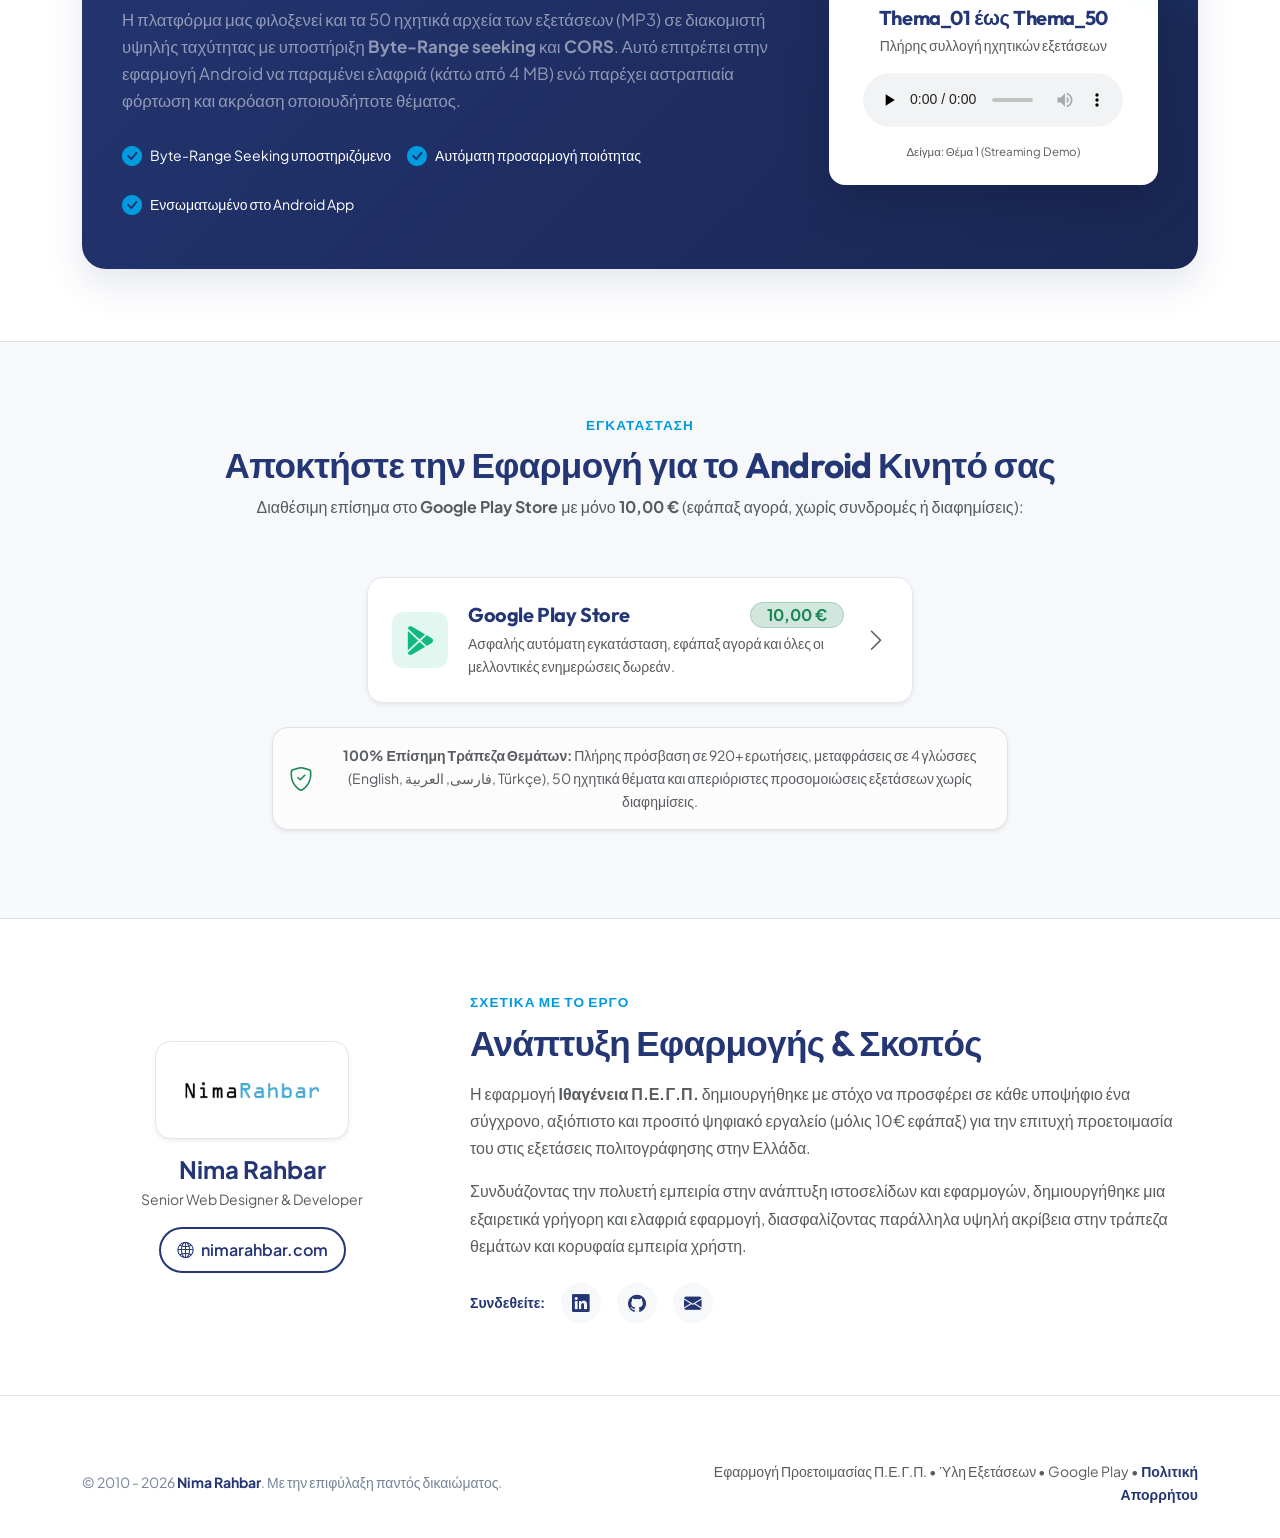
==== commit 5b5fdbcb: "feat: add sitemap, legacy WordPress 301 redirects, and SEO configuration" ====
--- a/index.html
+++ b/index.html
@@ -9,8 +9,9 @@
   <!-- Preload Critical LCP Asset -->
   <link rel="preload" as="image" href="assets/main-light.webp" type="image/webp" fetchpriority="high">
 
-  <!-- Canonical URL -->
+  <!-- Canonical URL & Sitemap -->
   <link rel="canonical" href="https://ithageneia.nimarahbar.com/">
+  <link rel="sitemap" type="application/xml" title="Sitemap" href="/sitemap.xml">
 
   <!-- Favicons & App Icons -->
   <link rel="apple-touch-icon" sizes="57x57" href="assets/apple-icon-57x57.png">
@@ -82,7 +83,7 @@
       "price": "10.00",
       "priceCurrency": "EUR"
     },
-    "installUrl": "https://play.google.com/store/apps/details?id=com.nima.ithageneia",
+    "installUrl": "https://play.google.com/store/apps/details?id=com.nimarahbar.ithageneia",
     "author": {
       "@type": "Person",
       "name": "Nima Rahbar",
@@ -184,7 +185,7 @@
             </p>
 
             <div class="d-flex flex-wrap align-items-center gap-3 mb-4">
-              <a href="https://play.google.com/store/apps/details?id=com.nima.ithageneia" target="_blank"
+              <a href="https://play.google.com/store/apps/details?id=com.nimarahbar.ithageneia" target="_blank"
                 rel="noopener noreferrer" class="btn-navy-custom text-decoration-none">
                 <i class="bi bi-google-play"></i>
                 <span>Google Play Store</span>
@@ -217,7 +218,7 @@
               </div>
               <div class="col-4 col-md">
                 <div class="border rounded-3 p-2 bg-white text-center shadow-sm h-100">
-                  <div class="fw-bold fs-4 text-navy-custom lh-1">~17 MB</div>
+                  <div class="fw-bold fs-4 text-navy-custom lh-1">~27 MB</div>
                   <small class="text-muted" style="font-size: 0.75rem;">Λήψη</small>
                 </div>
               </div>
@@ -392,7 +393,7 @@
               </div>
               <h3 class="h5 text-navy-custom mb-2">Εξαιρετικά Ελαφριά &amp; Ταχύτατη</h3>
               <p class="text-muted small mb-0">
-                Μέγεθος αρχείου μόλις ~17 MB! Άμεση εκκίνηση, μηδενική κατανάλωση μπαταρίας και άψογη εμπειρία χρήσης σε
+                Μέγεθος αρχείου μόλις ~27 MB! Άμεση εκκίνηση, μηδενική κατανάλωση μπαταρίας και άψογη εμπειρία χρήσης σε
                 κάθε συσκευή Android (έκδοση 7.0 ή νεότερη).
               </p>
             </div>
@@ -899,7 +900,7 @@
         <div class="row justify-content-center g-4">
           <!-- Google Play Option -->
           <div class="col-md-8 col-lg-6">
-            <a href="https://play.google.com/store/apps/details?id=com.nima.ithageneia" target="_blank"
+            <a href="https://play.google.com/store/apps/details?id=com.nimarahbar.ithageneia" target="_blank"
               rel="noopener noreferrer" class="download-channel-card p-4 h-100 shadow-sm">
               <div class="download-channel-icon"
                 style="background: rgba(16, 185, 129, 0.12); color: #10b981; width: 56px; height: 56px; font-size: 1.8rem;">
@@ -1303,4 +1304,4 @@
   </script>
 </body>
 
-</html>
+</html>
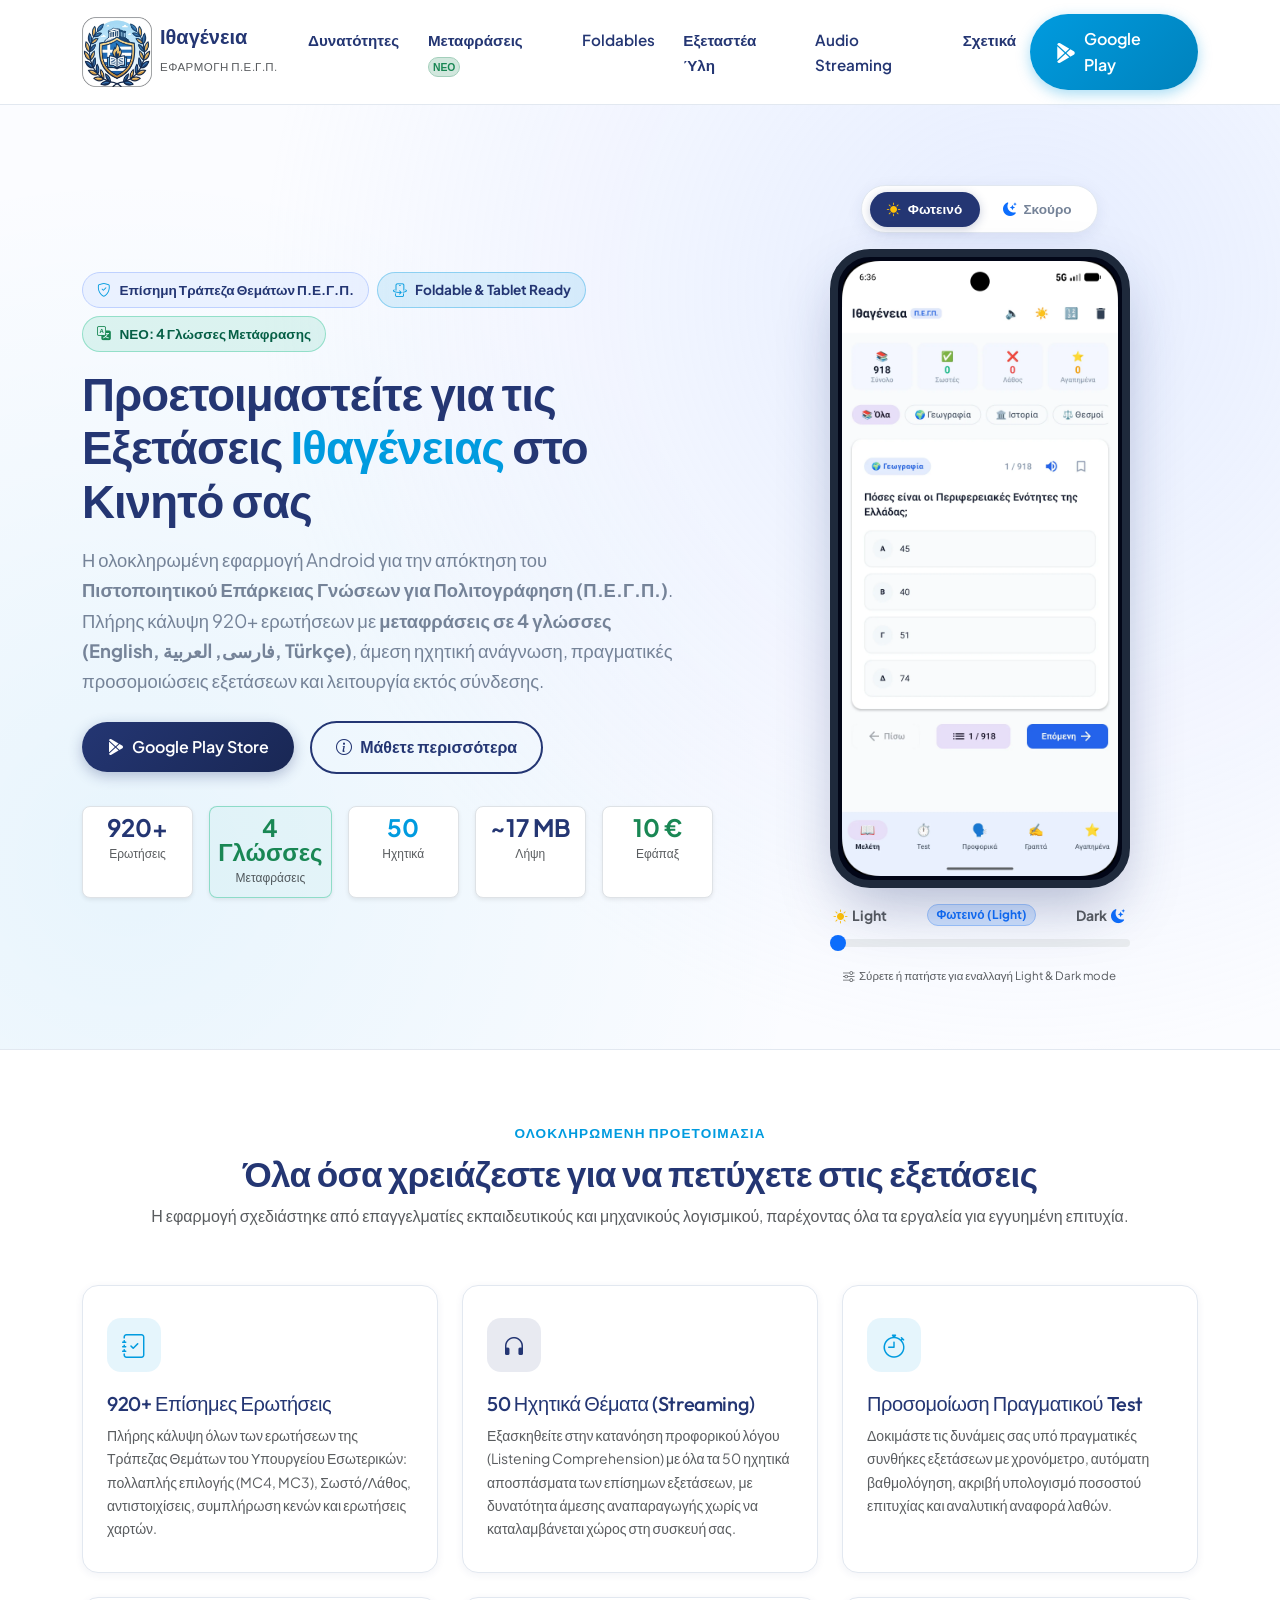
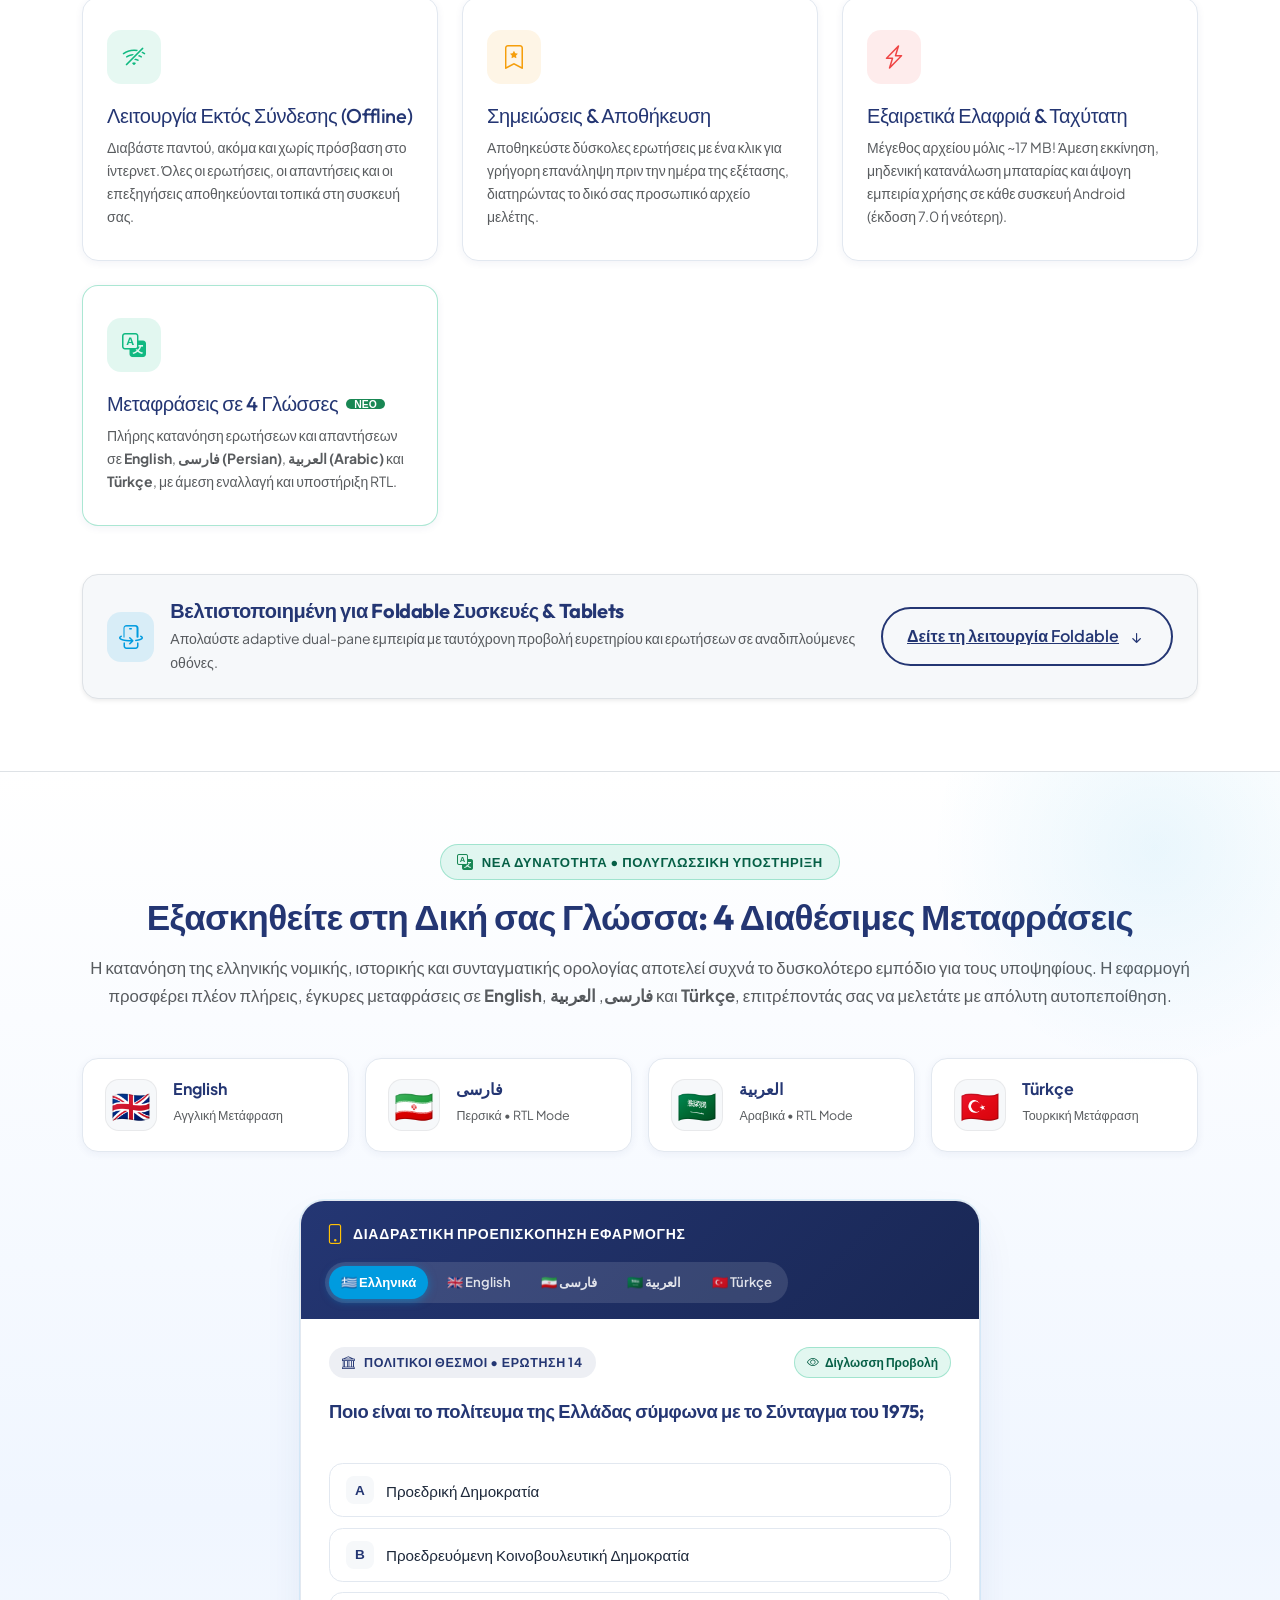
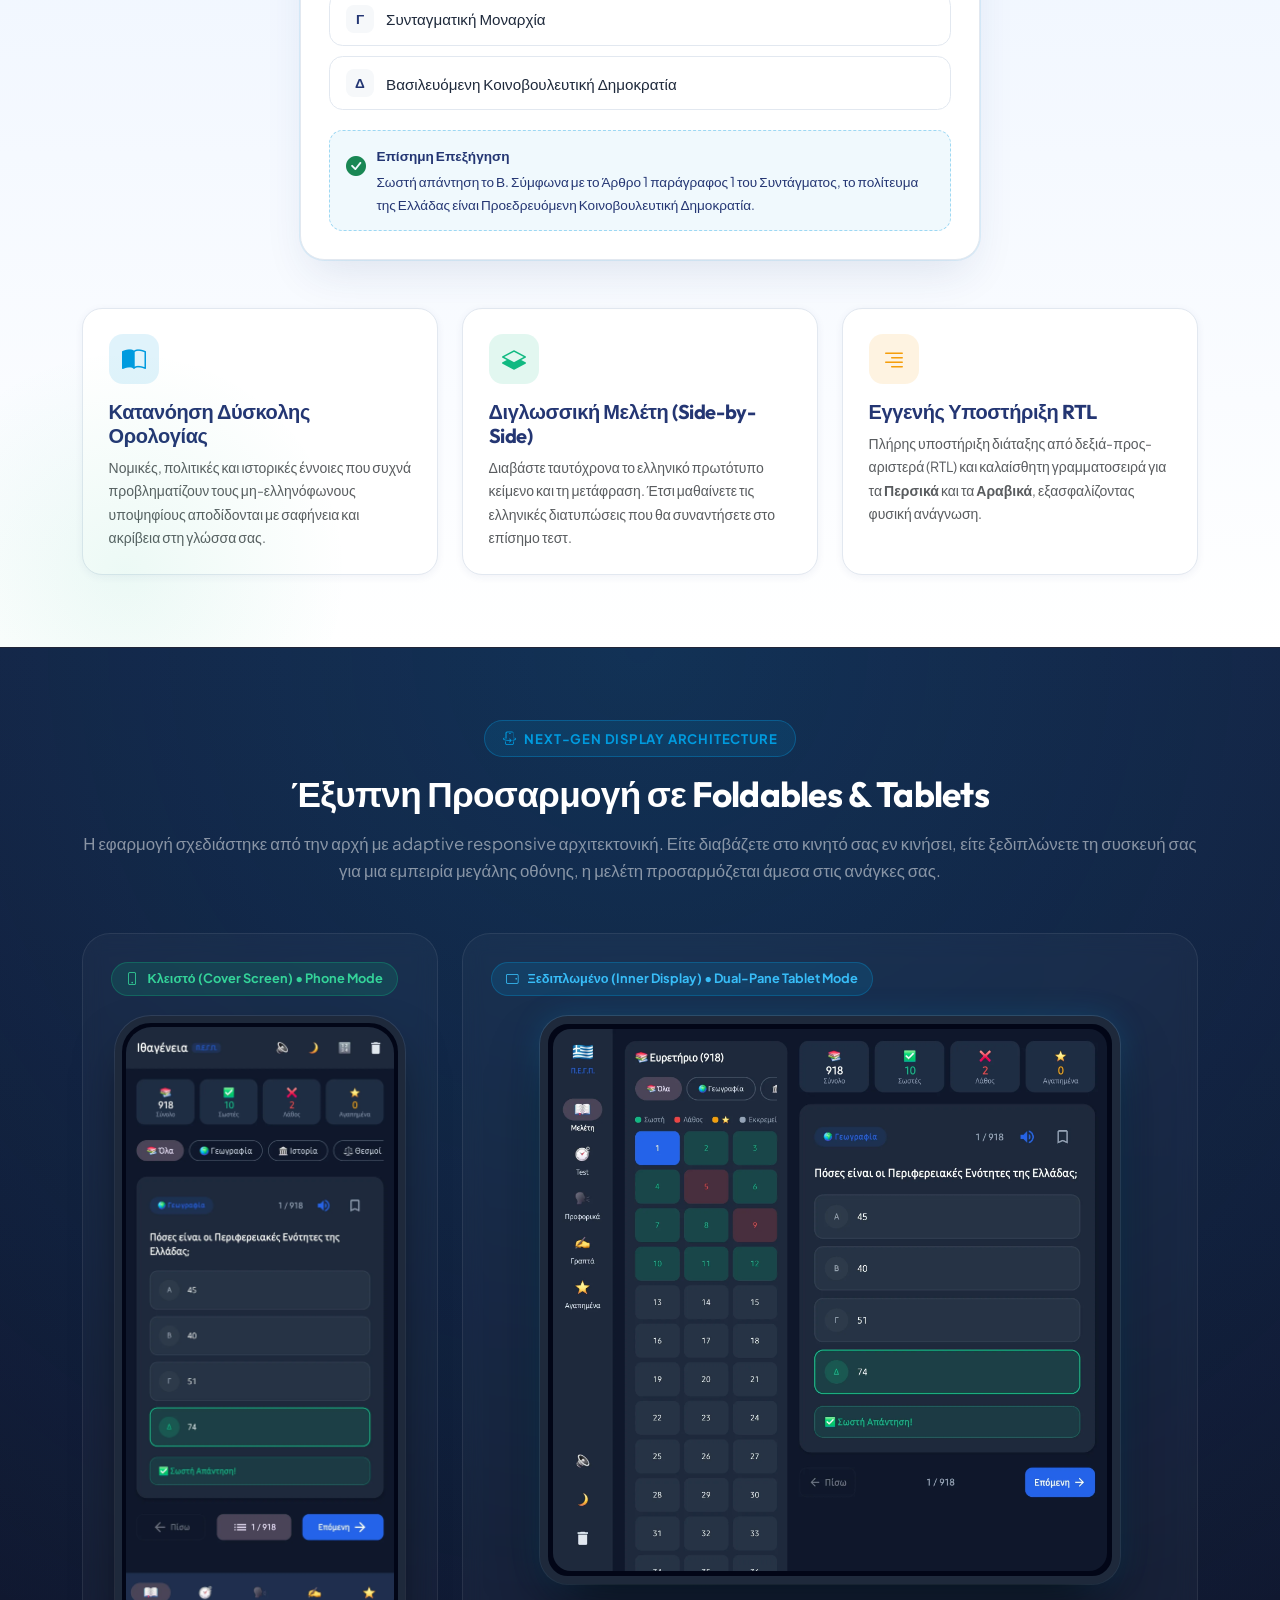
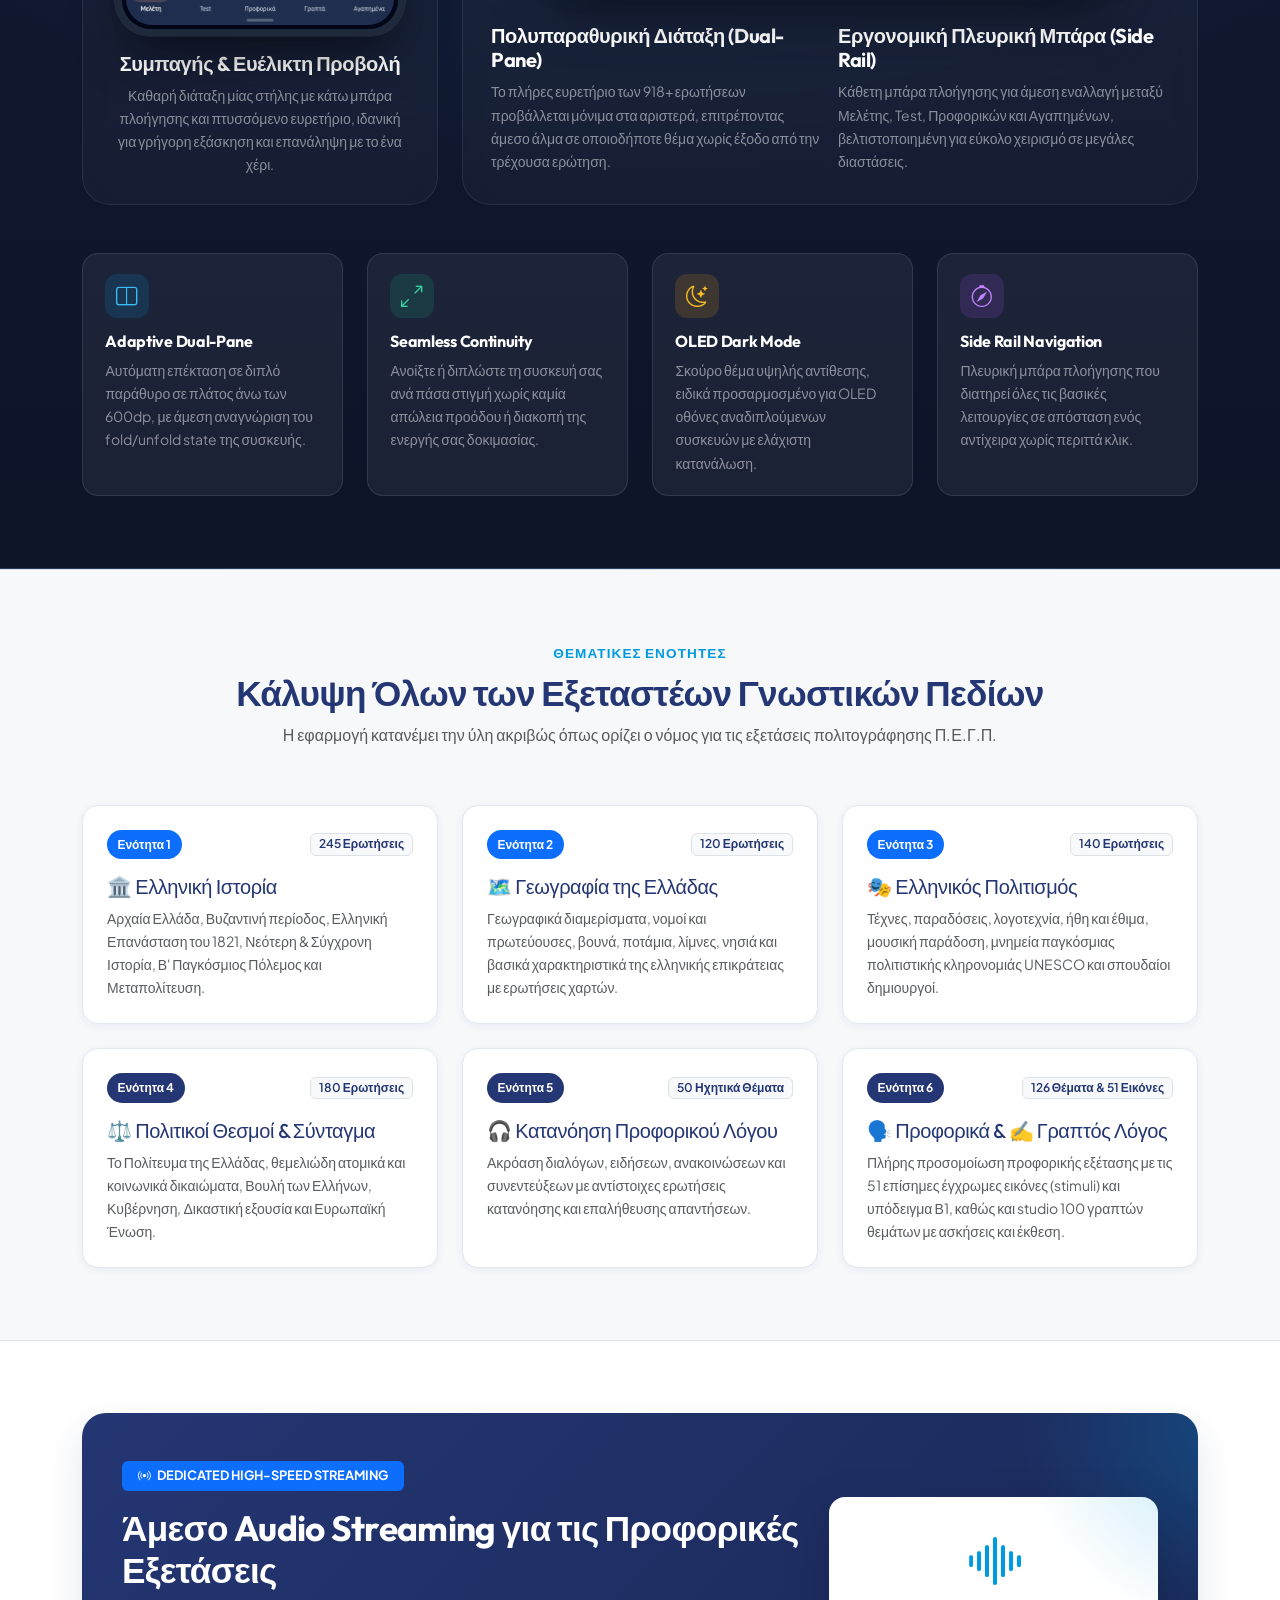
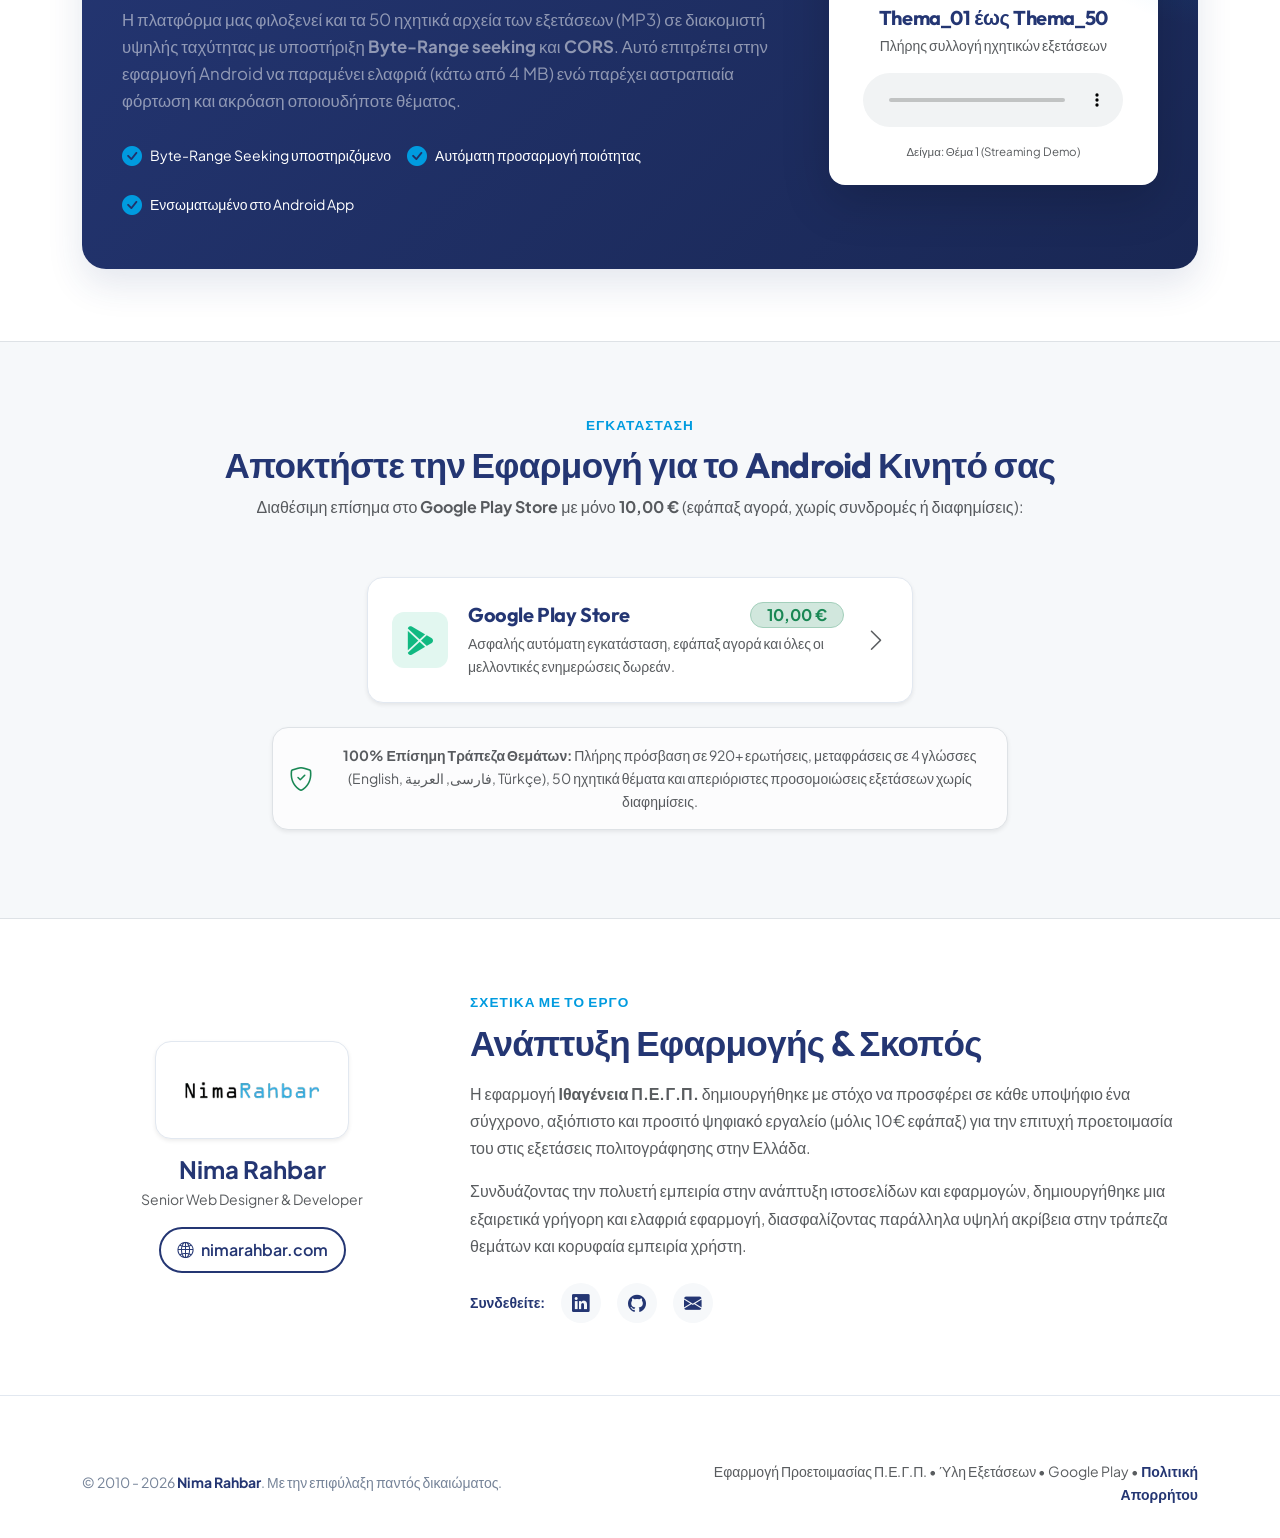
==== commit 1b3964a4: "Merge branch 'main' of github.com:nima-rahbar/ithageneia_website" ====
--- a/index.html
+++ b/index.html
@@ -83,7 +83,7 @@
       "price": "10.00",
       "priceCurrency": "EUR"
     },
-    "installUrl": "https://play.google.com/store/apps/details?id=com.nimarahbar.ithageneia",
+    "installUrl": "https://play.google.com/store/apps/details?id=com.nima.ithageneia",
     "author": {
       "@type": "Person",
       "name": "Nima Rahbar",
@@ -185,7 +185,7 @@
             </p>
 
             <div class="d-flex flex-wrap align-items-center gap-3 mb-4">
-              <a href="https://play.google.com/store/apps/details?id=com.nimarahbar.ithageneia" target="_blank"
+              <a href="https://play.google.com/store/apps/details?id=com.nima.ithageneia" target="_blank"
                 rel="noopener noreferrer" class="btn-navy-custom text-decoration-none">
                 <i class="bi bi-google-play"></i>
                 <span>Google Play Store</span>
@@ -218,7 +218,7 @@
               </div>
               <div class="col-4 col-md">
                 <div class="border rounded-3 p-2 bg-white text-center shadow-sm h-100">
-                  <div class="fw-bold fs-4 text-navy-custom lh-1">~27 MB</div>
+                  <div class="fw-bold fs-4 text-navy-custom lh-1">~17 MB</div>
                   <small class="text-muted" style="font-size: 0.75rem;">Λήψη</small>
                 </div>
               </div>
@@ -393,7 +393,7 @@
               </div>
               <h3 class="h5 text-navy-custom mb-2">Εξαιρετικά Ελαφριά &amp; Ταχύτατη</h3>
               <p class="text-muted small mb-0">
-                Μέγεθος αρχείου μόλις ~27 MB! Άμεση εκκίνηση, μηδενική κατανάλωση μπαταρίας και άψογη εμπειρία χρήσης σε
+                Μέγεθος αρχείου μόλις ~17 MB! Άμεση εκκίνηση, μηδενική κατανάλωση μπαταρίας και άψογη εμπειρία χρήσης σε
                 κάθε συσκευή Android (έκδοση 7.0 ή νεότερη).
               </p>
             </div>
@@ -900,7 +900,7 @@
         <div class="row justify-content-center g-4">
           <!-- Google Play Option -->
           <div class="col-md-8 col-lg-6">
-            <a href="https://play.google.com/store/apps/details?id=com.nimarahbar.ithageneia" target="_blank"
+            <a href="https://play.google.com/store/apps/details?id=com.nima.ithageneia" target="_blank"
               rel="noopener noreferrer" class="download-channel-card p-4 h-100 shadow-sm">
               <div class="download-channel-icon"
                 style="background: rgba(16, 185, 129, 0.12); color: #10b981; width: 56px; height: 56px; font-size: 1.8rem;">
@@ -1304,4 +1304,4 @@
   </script>
 </body>
 
-</html>+</html>
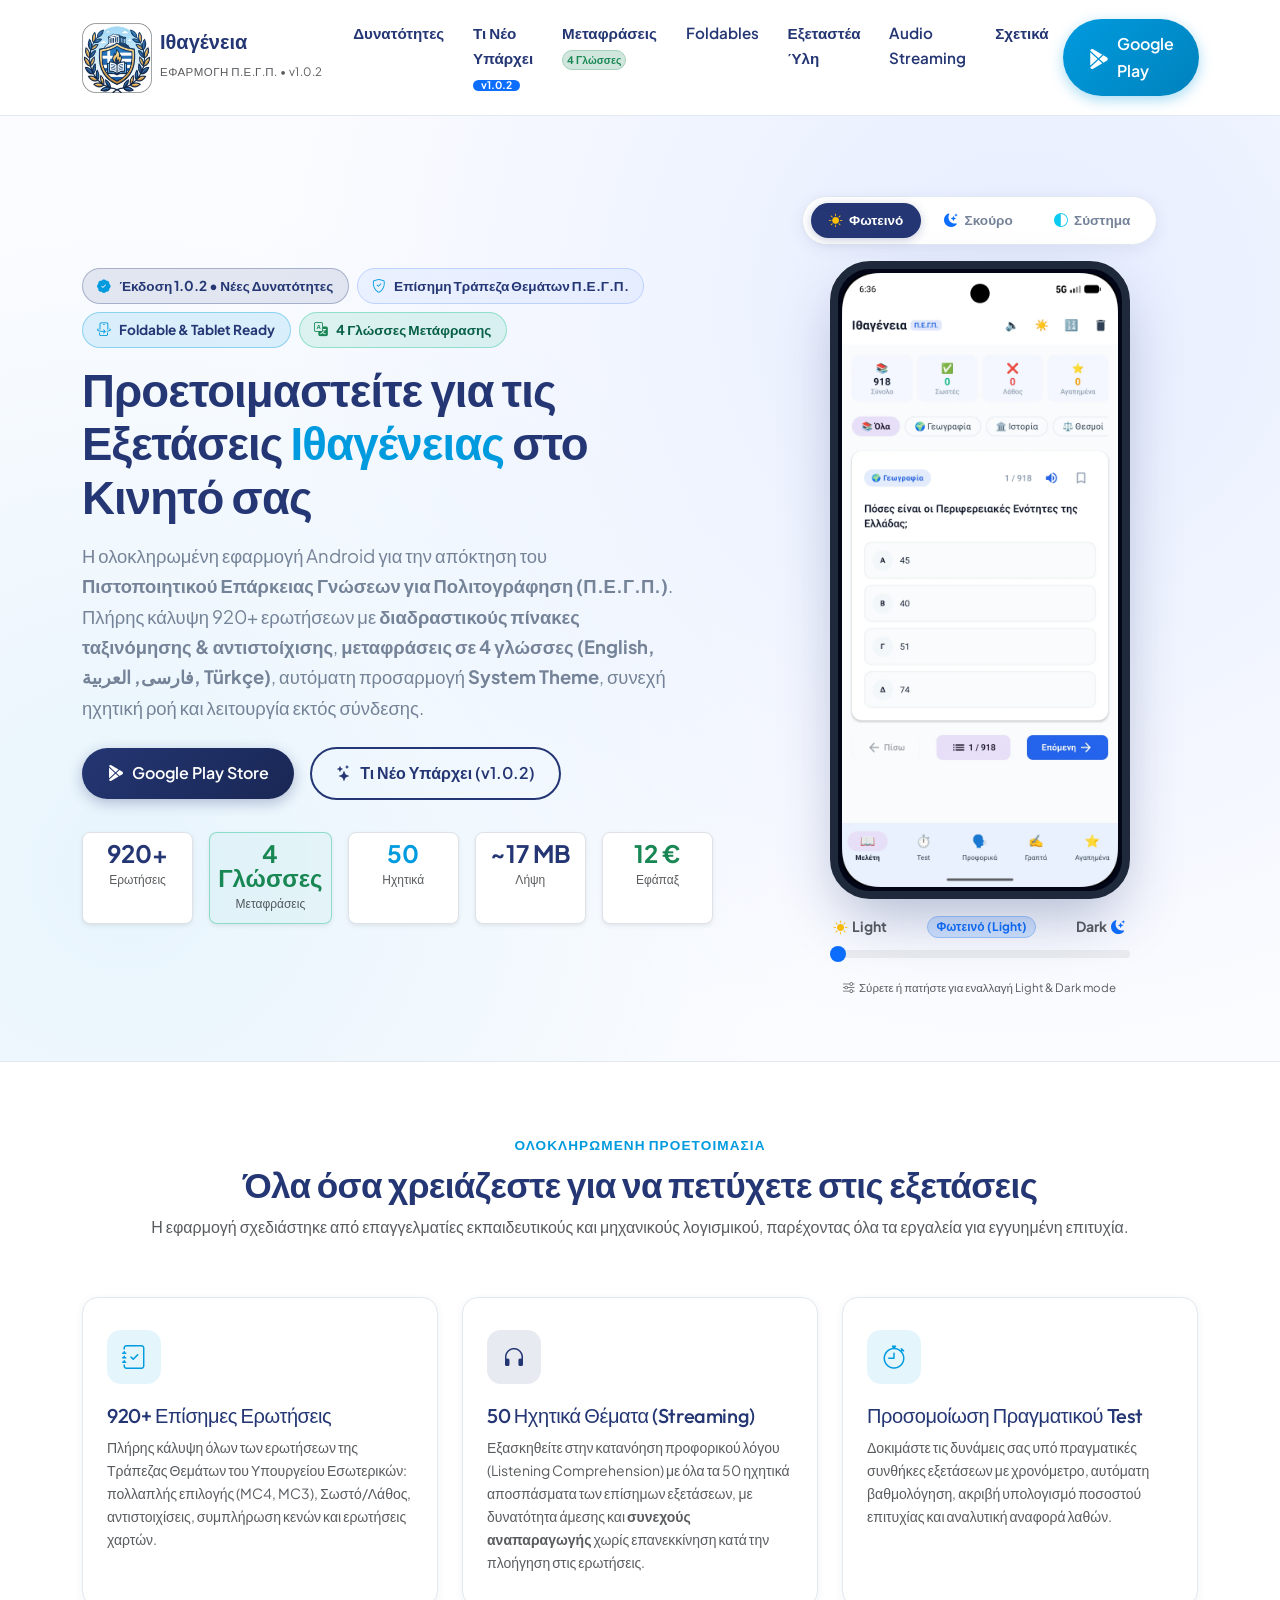
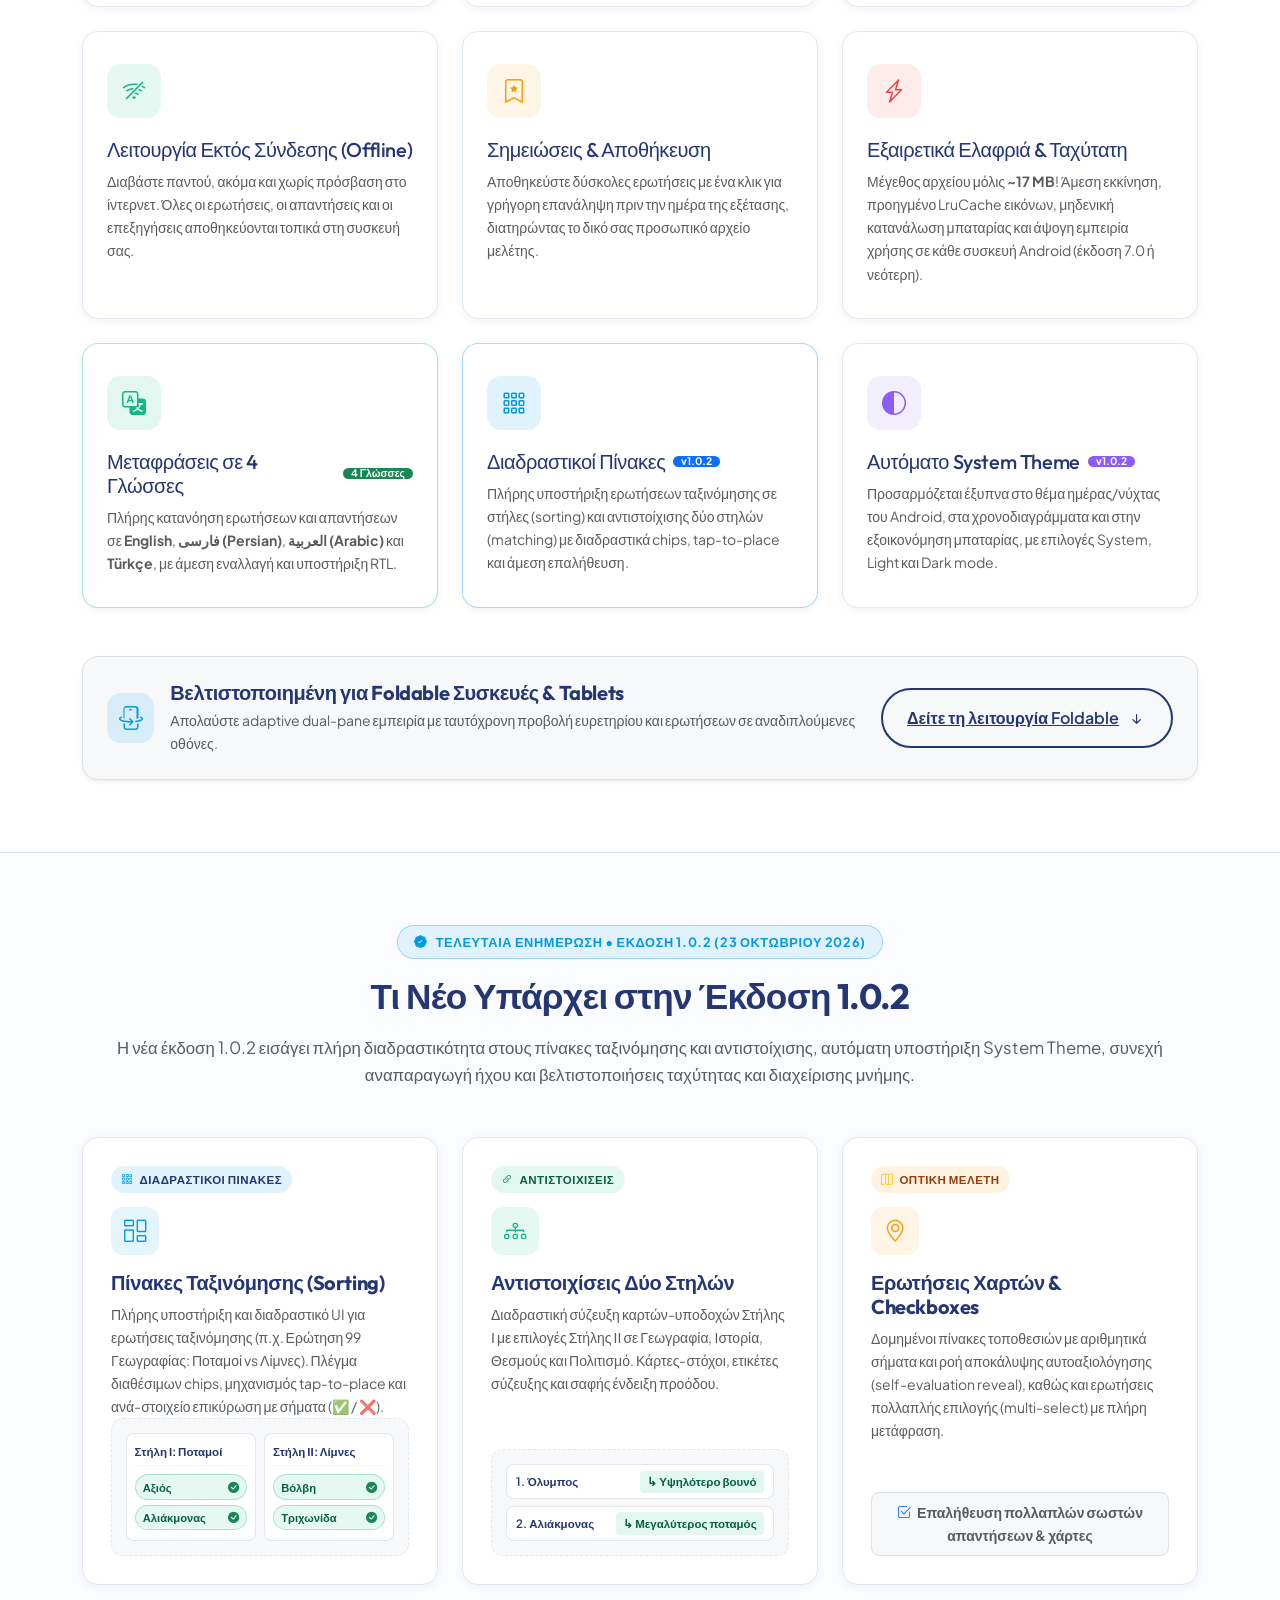
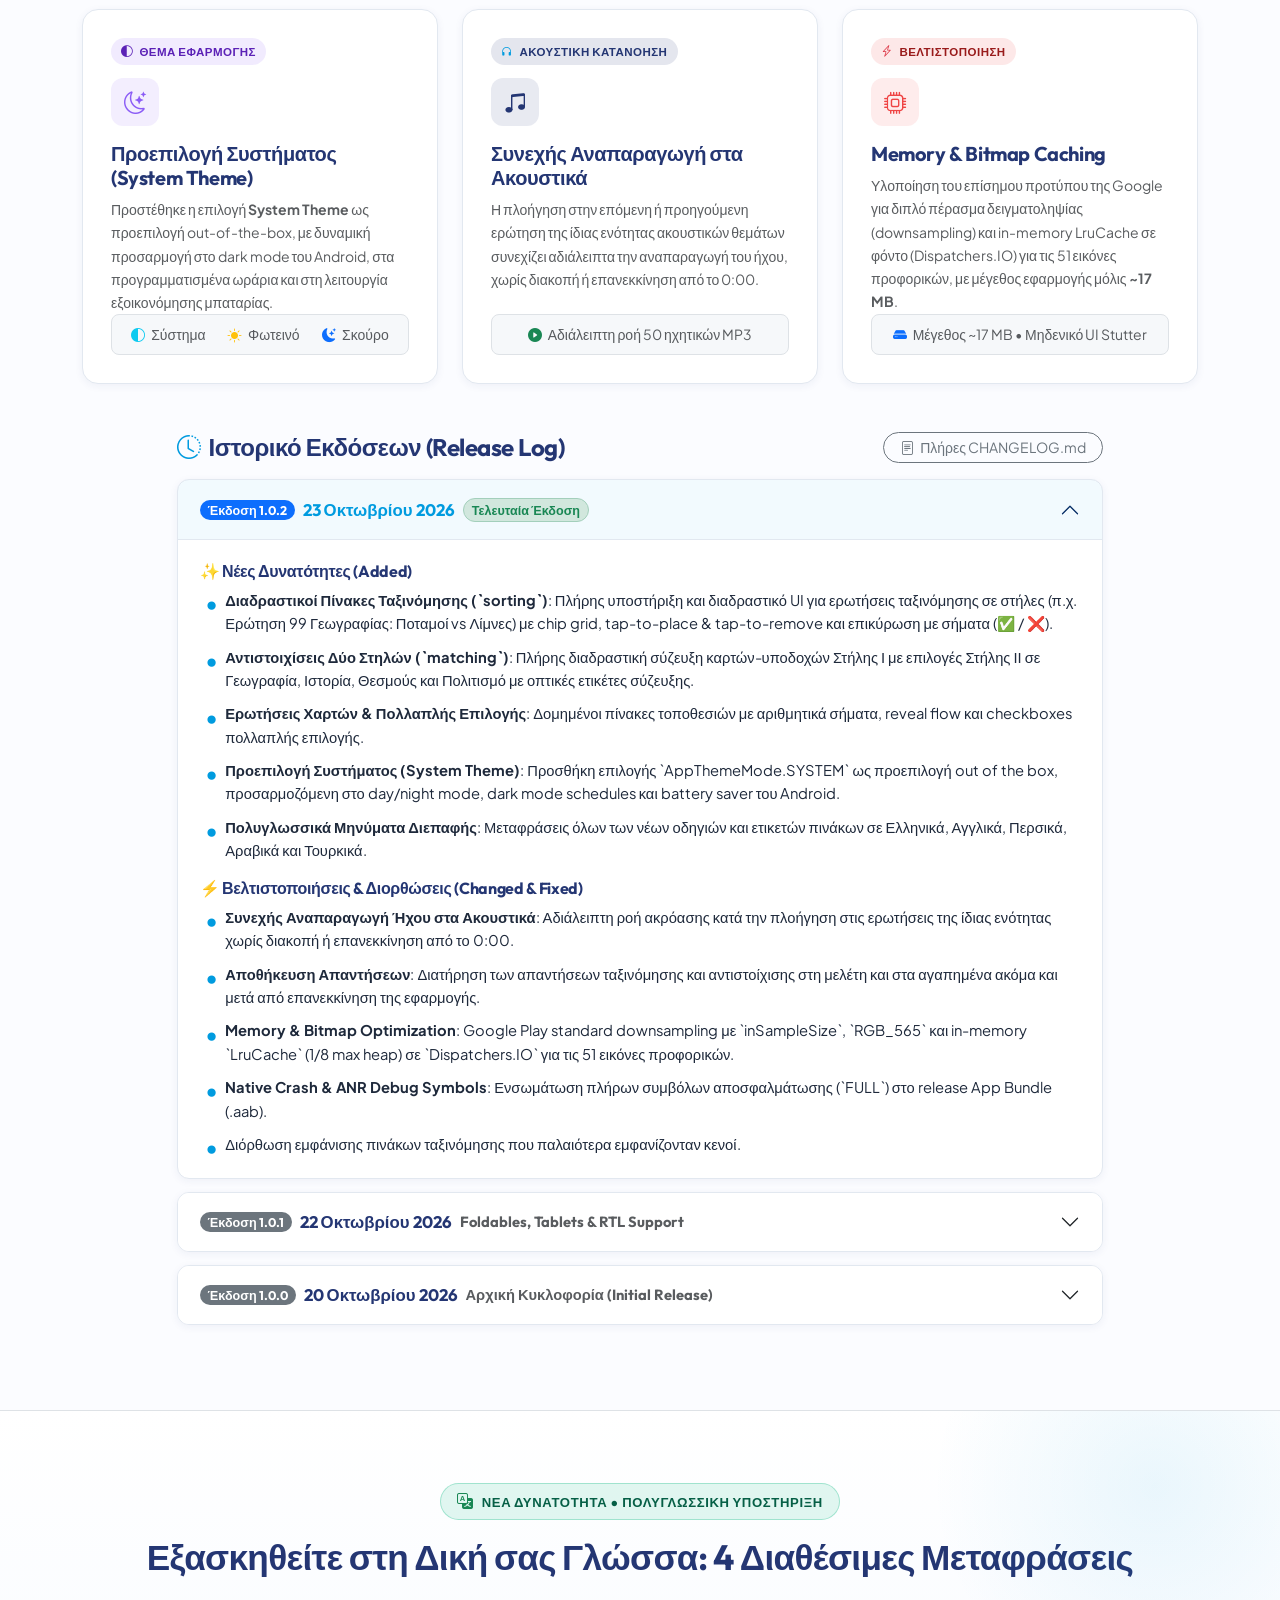
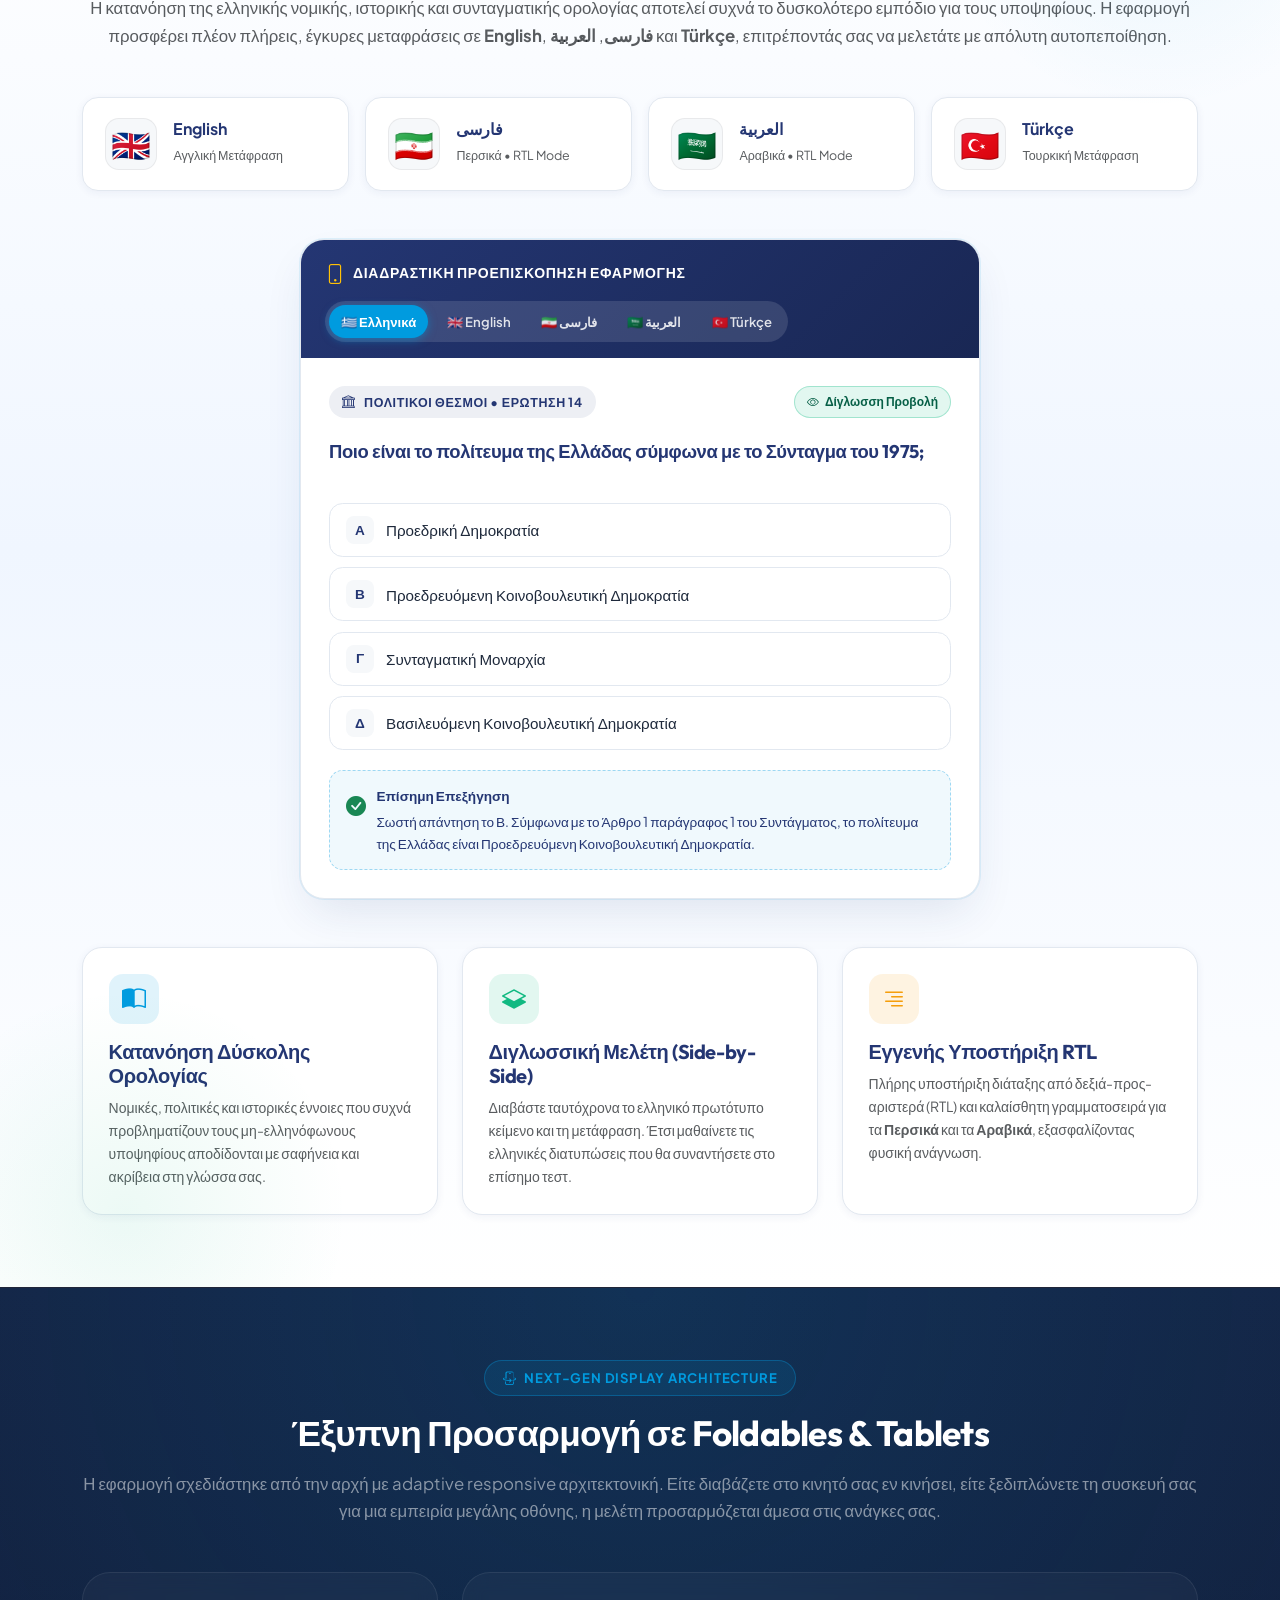
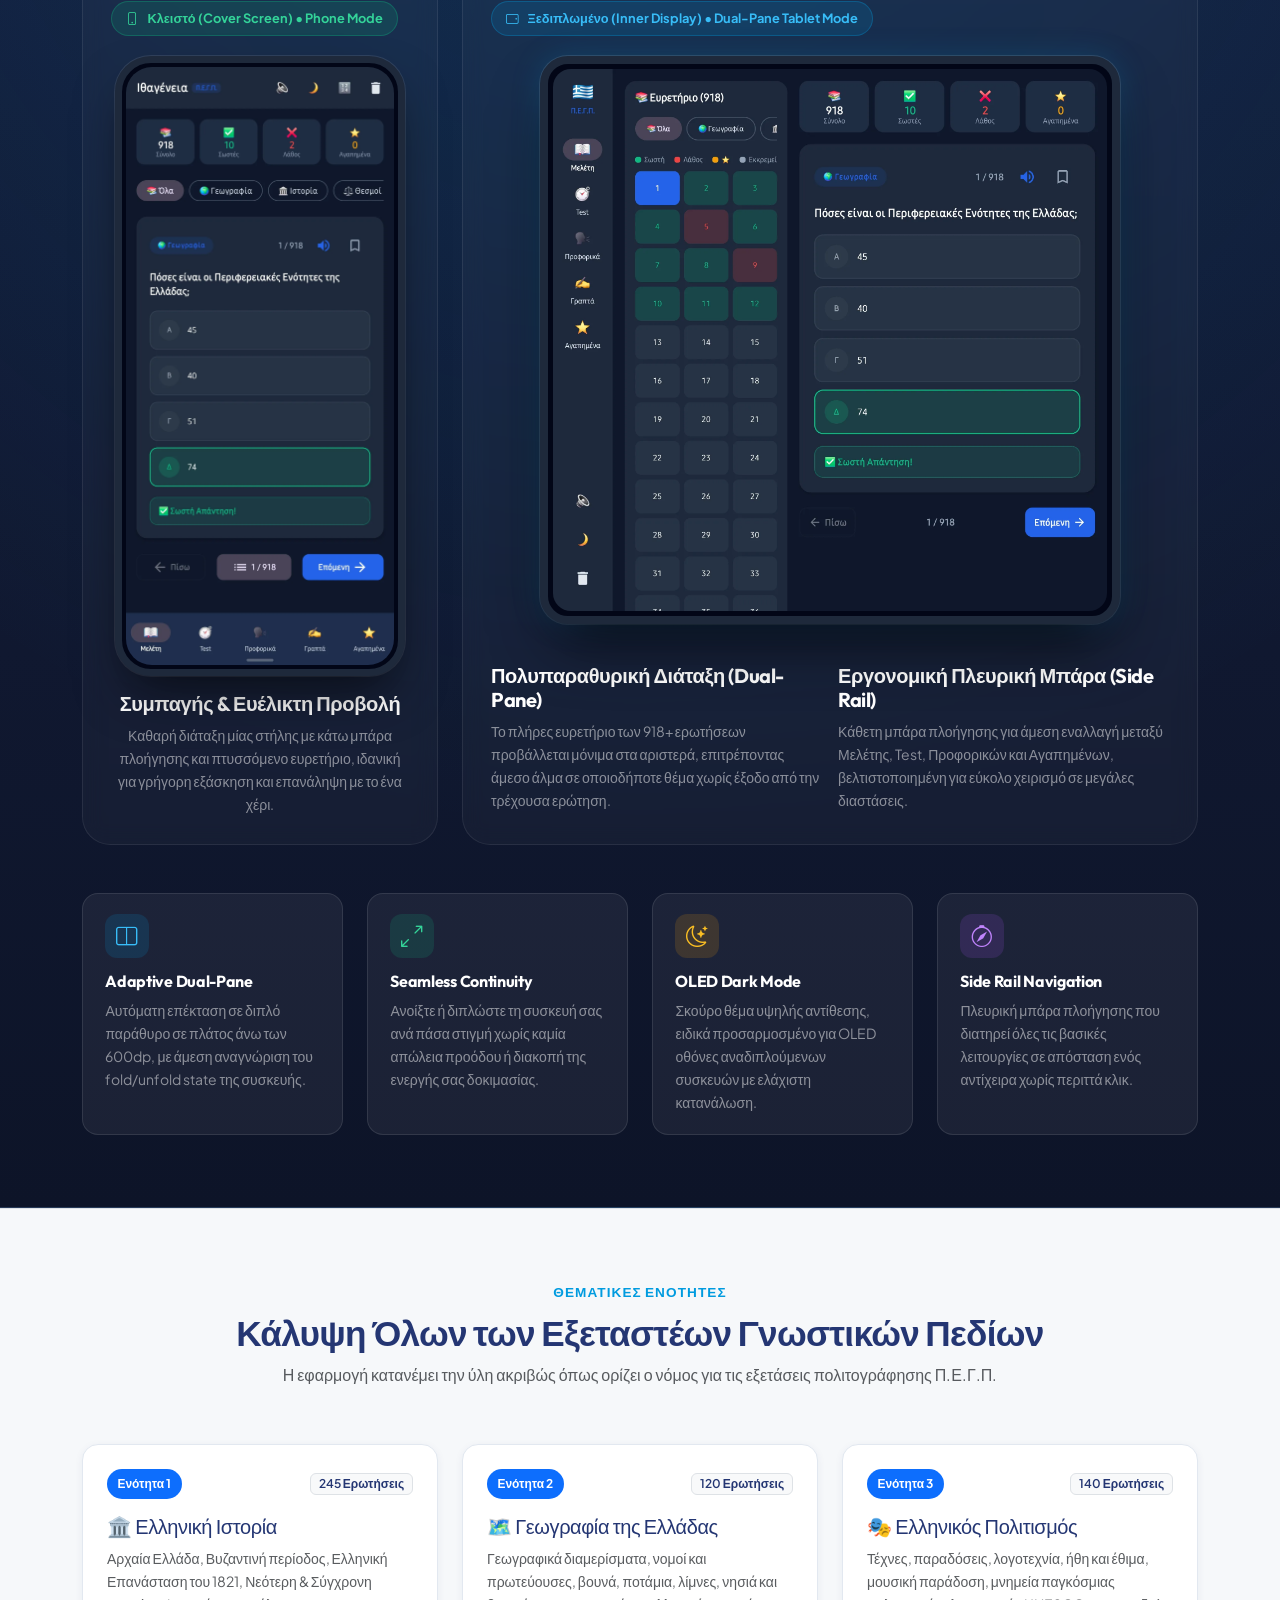
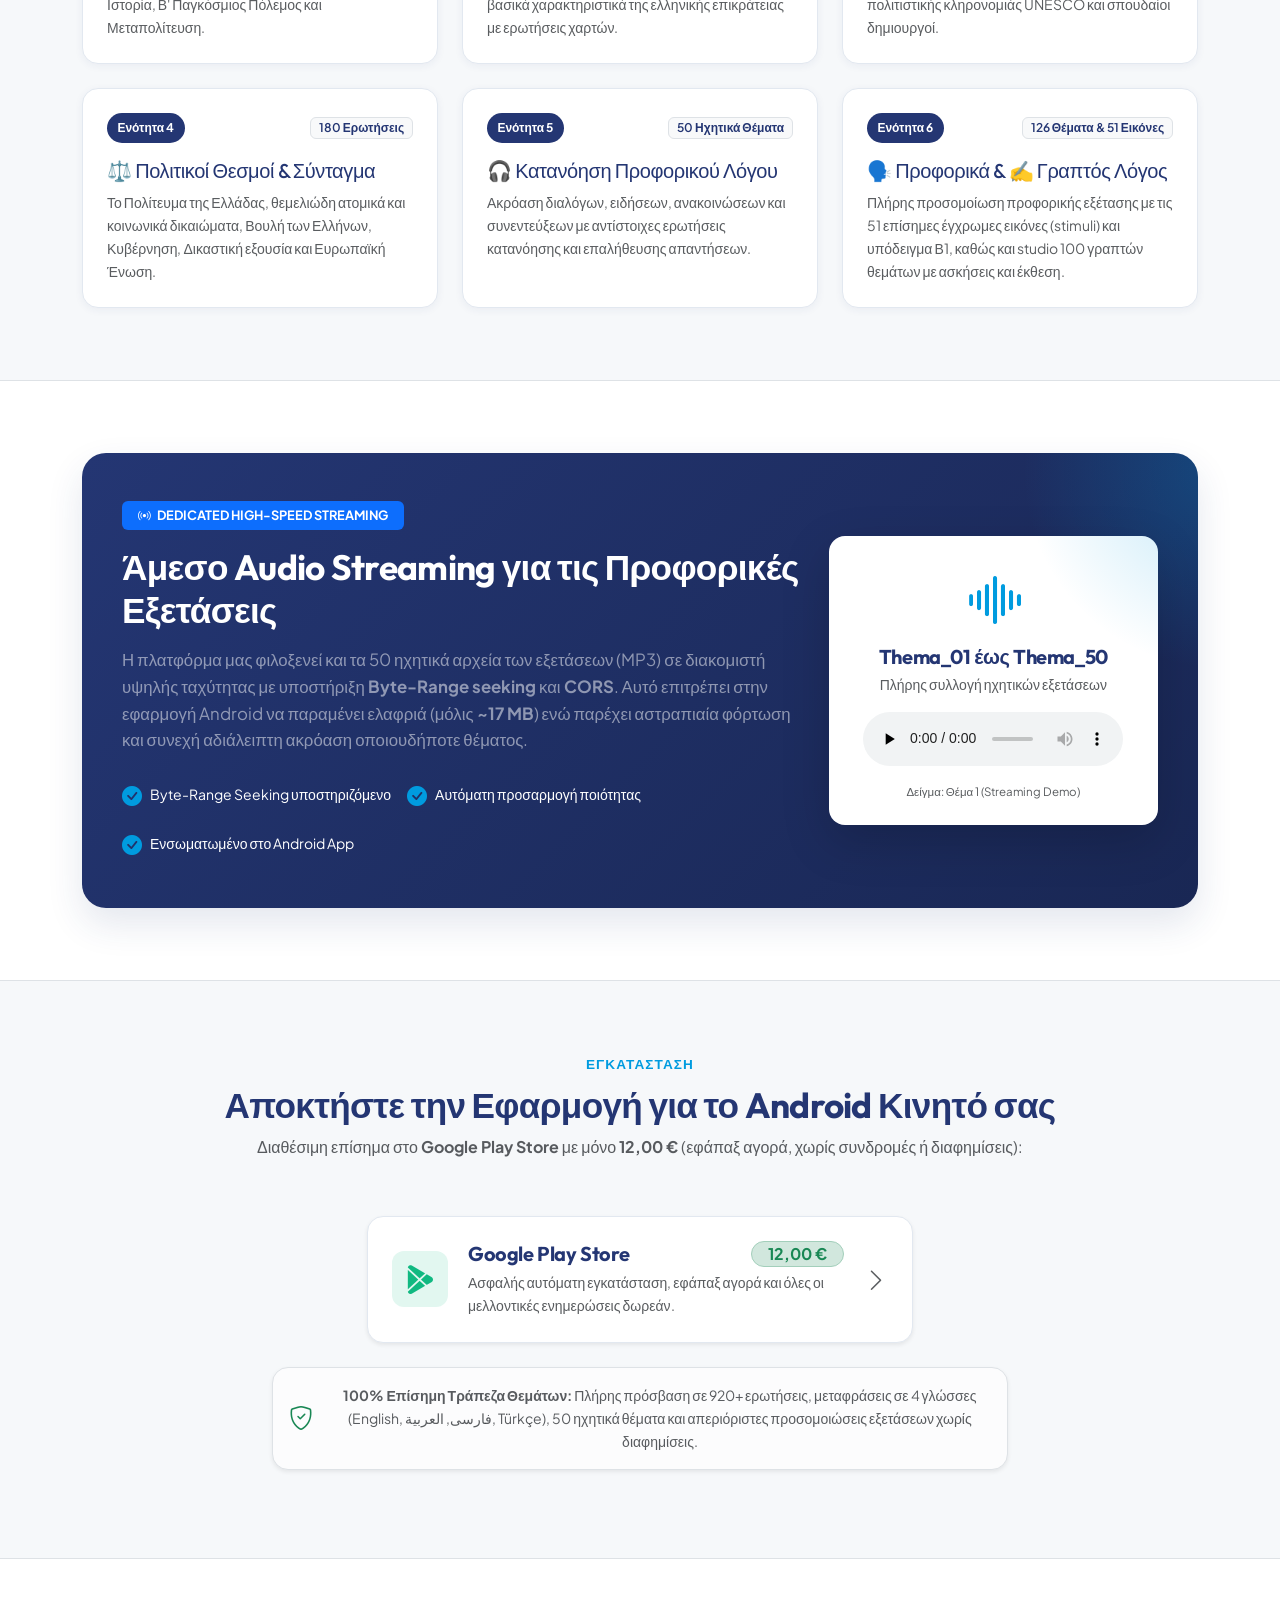
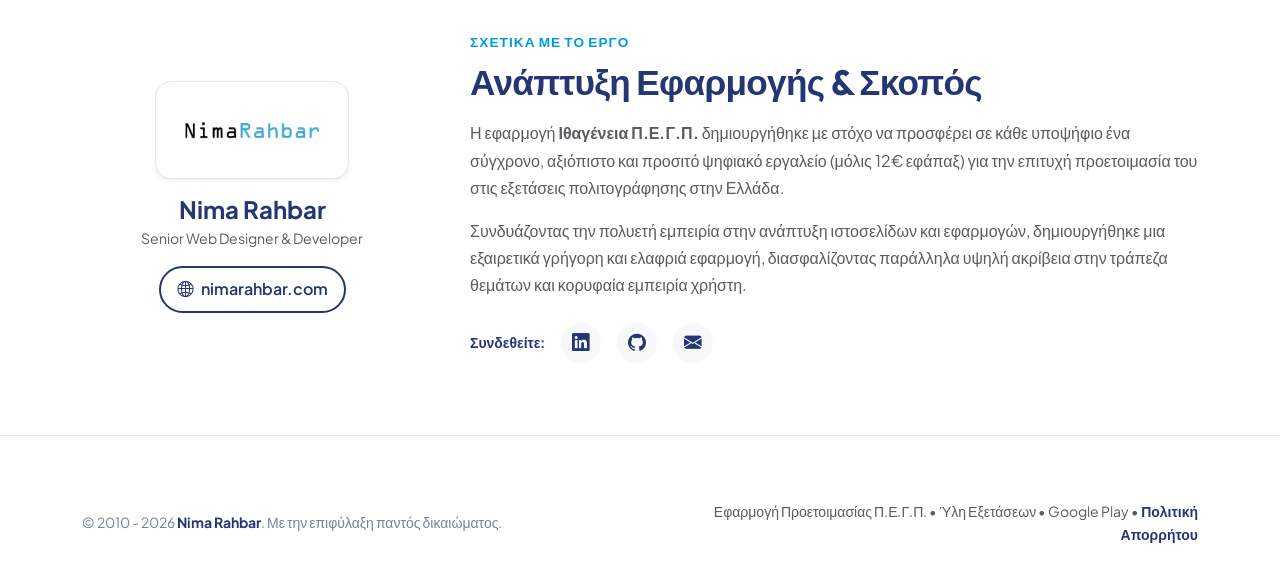
==== commit 4b0f9bd2: "feat: add version 1.0.2 release notes, interactive sorting/matching component styles, and updated do" ====
--- a/index.html
+++ b/index.html
@@ -36,7 +36,7 @@
   <!-- Open Graph Meta Tags -->
   <meta property="og:title" content="Ιθαγένεια Π.Ε.Γ.Π. | Επίσημη Εφαρμογή Android">
   <meta property="og:description"
-    content="Προετοιμαστείτε για το Πιστοποιητικό Επάρκειας Γνώσεων για Πολιτογράφηση. 920+ ερωτήσεις με μεταφράσεις σε English, فارسی, العربية &amp; Türkçe, 50 ηχητικά θέματα, υποστήριξη Foldables, διαθέσιμο στο Google Play με 10€.">
+    content="Προετοιμαστείτε για το Πιστοποιητικό Επάρκειας Γνώσεων για Πολιτογράφηση. 920+ ερωτήσεις, διαδραστικοί πίνακες ταξινόμησης &amp; αντιστοίχισης, μεταφράσεις σε 4 γλώσσες, 50 ηχητικά θέματα, System &amp; Foldable support, διαθέσιμο στο Google Play με 12€.">
   <meta property="og:type" content="website">
   <meta property="og:url" content="https://ithageneia.nimarahbar.com/">
   <meta property="og:image" content="https://ithageneia.nimarahbar.com/assets/desc_01.webp">
@@ -47,9 +47,9 @@
 
   <!-- Twitter Cards -->
   <meta name="twitter:card" content="summary_large_image">
-  <meta name="twitter:title" content="Ιθαγένεια Π.Ε.Γ.Π. | Επίσημη Εφαρμογή Android">
+  <meta name="twitter:title" content="Ιθαγένεια Π.Ε.Γ.Π. | Επίσημη Εφαρμογή Android (v1.0.2)">
   <meta name="twitter:description"
-    content="920+ ερωτήσεις με μεταφράσεις σε 4 γλώσσες (English, فارسی, العربية, Türkçe), 50 ηχητικά θέματα, Foldable support, στο Google Play.">
+    content="920+ ερωτήσεις, διαδραστικοί πίνακες ταξινόμησης &amp; αντιστοίχισης, 4 γλώσσες (English, فارسی, العربية, Türkçe), 50 ηχητικά, System Theme, στο Google Play.">
   <meta name="twitter:image" content="https://ithageneia.nimarahbar.com/assets/main-light.webp">
 
   <!-- Local Web Fonts & Bootstrap Icons -->
@@ -73,14 +73,16 @@
     "@context": "https://schema.org",
     "@type": "SoftwareApplication",
     "name": "Ιθαγένεια Π.Ε.Γ.Π.",
-    "operatingSystem": "Android",
+    "operatingSystem": "Android 7.0+",
     "applicationCategory": "EducationalApplication",
     "applicationSubCategory": "ExamPreparation",
+    "softwareVersion": "1.0.2",
+    "fileSize": "17MB",
     "image": "https://ithageneia.nimarahbar.com/assets/logo.webp",
     "screenshot": "https://ithageneia.nimarahbar.com/assets/main-light.webp",
     "offers": {
       "@type": "Offer",
-      "price": "10.00",
+      "price": "12.00",
       "priceCurrency": "EUR"
     },
     "installUrl": "https://play.google.com/store/apps/details?id=com.nima.ithageneia",
@@ -89,7 +91,7 @@
       "name": "Nima Rahbar",
       "url": "https://nimarahbar.com"
     },
-    "description": "Η επίσημη εφαρμογή Android για τις εξετάσεις Ελληνικής Ιθαγένειας (Π.Ε.Γ.Π.) με υποστήριξη μεταφράσεων σε 4 γλώσσες (English, Persian, Arabic, Turkish)."
+    "description": "Η επίσημη εφαρμογή Android για τις εξετάσεις Ελληνικής Ιθαγένειας (Π.Ε.Γ.Π.) με διαδραστικούς πίνακες ταξινόμησης & αντιστοίχισης, μεταφράσεις σε 4 γλώσσες (English, Persian, Arabic, Turkish) και αδιάλειπτη ηχητική ροή."
   }
   </script>
 </head>
@@ -106,7 +108,7 @@
         </div>
         <div>
           <span class="fw-bold fs-5 text-navy-custom d-block lh-1">Ιθαγένεια</span>
-          <small class="text-muted" style="font-size: 0.72rem; letter-spacing: 0.04em;">ΕΦΑΡΜΟΓΗ Π.Ε.Γ.Π.</small>
+          <small class="text-muted" style="font-size: 0.72rem; letter-spacing: 0.04em;">ΕΦΑΡΜΟΓΗ Π.Ε.Γ.Π. &bull; v1.0.2</small>
         </div>
       </a>
 
@@ -121,8 +123,13 @@
             <a class="nav-link" href="#features">Δυνατότητες</a>
           </li>
           <li class="nav-item">
+            <a class="nav-link" href="#whats-new">
+              Τι Νέο Υπάρχει <span class="badge bg-primary text-white rounded-pill px-2 py-0" style="font-size: 0.65rem;">v1.0.2</span>
+            </a>
+          </li>
+          <li class="nav-item">
             <a class="nav-link" href="#translations">
-              Μεταφράσεις <span class="badge bg-success-subtle text-success border border-success-subtle rounded-pill px-1" style="font-size: 0.65rem;">ΝΕΟ</span>
+              Μεταφράσεις <span class="badge bg-success-subtle text-success border border-success-subtle rounded-pill px-1" style="font-size: 0.65rem;">4 Γλώσσες</span>
             </a>
           </li>
           <li class="nav-item">
@@ -158,6 +165,11 @@
         <div class="row align-items-center g-5">
           <div class="col-lg-7">
             <div class="d-flex flex-wrap align-items-center gap-2 mb-3">
+              <a href="#whats-new" class="hero-badge mb-0 text-decoration-none"
+                style="background: rgba(36, 54, 115, 0.1); border-color: rgba(36, 54, 115, 0.3); color: var(--nr-navy);">
+                <i class="bi bi-patch-check-fill text-primary-custom"></i>
+                <span>Έκδοση 1.0.2 &bull; Νέες Δυνατότητες</span>
+              </a>
               <div class="hero-badge mb-0">
                 <i class="bi bi-shield-check text-primary-custom"></i>
                 <span>Επίσημη Τράπεζα Θεμάτων Π.Ε.Γ.Π.</span>
@@ -170,7 +182,7 @@
               <div class="hero-badge mb-0"
                 style="background: rgba(16, 185, 129, 0.12); border-color: rgba(16, 185, 129, 0.35); color: #065f46;">
                 <i class="bi bi-translate text-success"></i>
-                <span>ΝΕΟ: 4 Γλώσσες Μετάφρασης</span>
+                <span>4 Γλώσσες Μετάφρασης</span>
               </div>
             </div>
 
@@ -180,8 +192,7 @@
 
             <p class="hero-subtitle mb-4">
               Η ολοκληρωμένη εφαρμογή Android για την απόκτηση του <strong>Πιστοποιητικού Επάρκειας Γνώσεων για
-                Πολιτογράφηση (Π.Ε.Γ.Π.)</strong>. Πλήρης κάλυψη 920+ ερωτήσεων με <strong>μεταφράσεις σε 4 γλώσσες (English, فارسی, العربية, Türkçe)</strong>, άμεση ηχητική ανάγνωση, πραγματικές
-              προσομοιώσεις εξετάσεων και λειτουργία εκτός σύνδεσης.
+                Πολιτογράφηση (Π.Ε.Γ.Π.)</strong>. Πλήρης κάλυψη 920+ ερωτήσεων με <strong>διαδραστικούς πίνακες ταξινόμησης &amp; αντιστοίχισης</strong>, <strong>μεταφράσεις σε 4 γλώσσες (English, فارسی, العربية, Türkçe)</strong>, αυτόματη προσαρμογή <strong>System Theme</strong>, συνεχή ηχητική ροή και λειτουργία εκτός σύνδεσης.
             </p>
 
             <div class="d-flex flex-wrap align-items-center gap-3 mb-4">
@@ -190,9 +201,9 @@
                 <i class="bi bi-google-play"></i>
                 <span>Google Play Store</span>
               </a>
-              <a href="#features" class="btn-outline-navy text-decoration-none">
-                <i class="bi bi-info-circle"></i>
-                <span>Μάθετε περισσότερα</span>
+              <a href="#whats-new" class="btn-outline-navy text-decoration-none">
+                <i class="bi bi-stars"></i>
+                <span>Τι Νέο Υπάρχει (v1.0.2)</span>
               </a>
             </div>
 
@@ -224,7 +235,7 @@
               </div>
               <div class="col-4 col-md">
                 <div class="border rounded-3 p-2 bg-white text-center shadow-sm h-100">
-                  <div class="fw-bold fs-4 text-success lh-1">10 €</div>
+                  <div class="fw-bold fs-4 text-success lh-1">12 €</div>
                   <small class="text-muted" style="font-size: 0.75rem;">Εφάπαξ</small>
                 </div>
               </div>
@@ -241,6 +252,9 @@
                 </button>
                 <button type="button" class="theme-switch-btn" id="themeBtnDark">
                   <i class="bi bi-moon-stars-fill text-primary"></i> <span>Σκούρο</span>
+                </button>
+                <button type="button" class="theme-switch-btn" id="themeBtnSystem" title="Προσαρμογή στις ρυθμίσεις του λειτουργικού συστήματος">
+                  <i class="bi bi-circle-half text-info"></i> <span>Σύστημα</span>
                 </button>
               </div>
 
@@ -334,9 +348,7 @@
               </div>
               <h3 class="h5 text-navy-custom mb-2">50 Ηχητικά Θέματα (Streaming)</h3>
               <p class="text-muted small mb-0">
-                Εξασκηθείτε στην κατανόηση προφορικού λόγου (Listening Comprehension) με όλα τα 50 ηχητικά αποσπάσματα
-                των
-                επίσημων εξετάσεων, με δυνατότητα άμεσης αναπαραγωγής χωρίς να καταλαμβάνεται χώρος στη συσκευή σας.
+                Εξασκηθείτε στην κατανόηση προφορικού λόγου (Listening Comprehension) με όλα τα 50 ηχητικά αποσπάσματα των επίσημων εξετάσεων, με δυνατότητα άμεσης και <strong>συνεχούς αναπαραγωγής</strong> χωρίς επανεκκίνηση κατά την πλοήγηση στις ερωτήσεις.
               </p>
             </div>
           </div>
@@ -393,8 +405,7 @@
               </div>
               <h3 class="h5 text-navy-custom mb-2">Εξαιρετικά Ελαφριά &amp; Ταχύτατη</h3>
               <p class="text-muted small mb-0">
-                Μέγεθος αρχείου μόλις ~17 MB! Άμεση εκκίνηση, μηδενική κατανάλωση μπαταρίας και άψογη εμπειρία χρήσης σε
-                κάθε συσκευή Android (έκδοση 7.0 ή νεότερη).
+                Μέγεθος αρχείου μόλις <strong>~17 MB</strong>! Άμεση εκκίνηση, προηγμένο LruCache εικόνων, μηδενική κατανάλωση μπαταρίας και άψογη εμπειρία χρήσης σε κάθε συσκευή Android (έκδοση 7.0 ή νεότερη).
               </p>
             </div>
           </div>
@@ -407,10 +418,42 @@
               </div>
               <div class="d-flex align-items-center gap-2 mb-2">
                 <h3 class="h5 text-navy-custom mb-0">Μεταφράσεις σε 4 Γλώσσες</h3>
-                <span class="badge bg-success text-white rounded-pill px-2 py-0" style="font-size: 0.65rem;">ΝΕΟ</span>
+                <span class="badge bg-success text-white rounded-pill px-2 py-0" style="font-size: 0.65rem;">4 Γλώσσες</span>
               </div>
               <p class="text-muted small mb-0">
                 Πλήρης κατανόηση ερωτήσεων και απαντήσεων σε <strong>English</strong>, <strong>فارسی (Persian)</strong>, <strong>العربية (Arabic)</strong> και <strong>Türkçe</strong>, με άμεση εναλλαγή και υποστήριξη RTL.
+              </p>
+            </div>
+          </div>
+
+          <!-- Feature 8 - Interactive Relation Tables -->
+          <div class="col-md-6 col-lg-4">
+            <div class="feature-card" style="border-color: rgba(0, 155, 223, 0.35);">
+              <div class="feature-icon-wrapper" style="background: rgba(0, 155, 223, 0.12); color: var(--nr-primary);">
+                <i class="bi bi-grid-3x3-gap"></i>
+              </div>
+              <div class="d-flex align-items-center gap-2 mb-2">
+                <h3 class="h5 text-navy-custom mb-0">Διαδραστικοί Πίνακες</h3>
+                <span class="badge bg-primary text-white rounded-pill px-2 py-0" style="font-size: 0.65rem;">v1.0.2</span>
+              </div>
+              <p class="text-muted small mb-0">
+                Πλήρης υποστήριξη ερωτήσεων ταξινόμησης σε στήλες (sorting) και αντιστοίχισης δύο στηλών (matching) με διαδραστικά chips, tap-to-place και άμεση επαλήθευση.
+              </p>
+            </div>
+          </div>
+
+          <!-- Feature 9 - System Default Theme -->
+          <div class="col-md-6 col-lg-4">
+            <div class="feature-card">
+              <div class="feature-icon-wrapper" style="background: rgba(139, 92, 246, 0.1); color: #8b5cf6;">
+                <i class="bi bi-circle-half"></i>
+              </div>
+              <div class="d-flex align-items-center gap-2 mb-2">
+                <h3 class="h5 text-navy-custom mb-0">Αυτόματο System Theme</h3>
+                <span class="badge text-white rounded-pill px-2 py-0" style="font-size: 0.65rem; background-color: #8b5cf6;">v1.0.2</span>
+              </div>
+              <p class="text-muted small mb-0">
+                Προσαρμόζεται έξυπνα στο θέμα ημέρας/νύχτας του Android, στα χρονοδιαγράμματα και στην εξοικονόμηση μπαταρίας, με επιλογές System, Light και Dark mode.
               </p>
             </div>
           </div>
@@ -435,6 +478,267 @@
             <span>Δείτε τη λειτουργία Foldable</span>
             <i class="bi bi-arrow-down-short fs-5"></i>
           </a>
+        </div>
+      </div>
+    </section>
+
+    <!-- What's New in Version 1.0.2 & Changelog Showcase Section -->
+    <section id="whats-new" class="py-5 whats-new-section border-top">
+      <div class="container py-4">
+        <!-- Section Header -->
+        <div class="section-header text-center max-w-700 mx-auto mb-5">
+          <div class="release-banner-pill mb-3">
+            <i class="bi bi-patch-check-fill text-primary-custom"></i>
+            <span>ΤΕΛΕΥΤΑΙΑ ΕΝΗΜΕΡΩΣΗ &bull; ΕΚΔΟΣΗ 1.0.2 (23 ΟΚΤΩΒΡΙΟΥ 2026)</span>
+          </div>
+          <h2 class="section-title mb-3">Τι Νέο Υπάρχει στην Έκδοση 1.0.2</h2>
+          <p class="text-muted mt-2" style="font-size: 1.05rem; line-height: 1.65;">
+            Η νέα έκδοση 1.0.2 εισάγει πλήρη διαδραστικότητα στους πίνακες ταξινόμησης και αντιστοίχισης, αυτόματη υποστήριξη System Theme, συνεχή αναπαραγωγή ήχου και βελτιστοποιήσεις ταχύτητας και διαχείρισης μνήμης.
+          </p>
+        </div>
+
+        <!-- 6 Feature Highlight Cards -->
+        <div class="row g-4 mb-5">
+          <!-- Card 1: Sorting Tables -->
+          <div class="col-md-6 col-lg-4">
+            <div class="release-feature-card">
+              <span class="release-card-badge" style="background: rgba(0, 155, 223, 0.12); color: var(--nr-navy);">
+                <i class="bi bi-grid-3x3-gap text-primary-custom"></i> Διαδραστικοί Πίνακες
+              </span>
+              <div class="release-card-icon" style="background: rgba(0, 155, 223, 0.1); color: var(--nr-primary);">
+                <i class="bi bi-columns-gap"></i>
+              </div>
+              <h3 class="h5 fw-bold text-navy-custom mb-2">Πίνακες Ταξινόμησης (Sorting)</h3>
+              <p class="text-muted small mb-0">
+                Πλήρης υποστήριξη και διαδραστικό UI για ερωτήσεις ταξινόμησης (π.χ. Ερώτηση 99 Γεωγραφίας: Ποταμοί vs Λίμνες). Πλέγμα διαθέσιμων chips, μηχανισμός tap-to-place και ανά-στοιχείο επικύρωση με σήματα (✅ / ❌).
+              </p>
+              <!-- Mini Mock Preview -->
+              <div class="mock-sorting-preview mt-auto">
+                <div class="mock-sort-columns">
+                  <div class="mock-sort-col">
+                    <div class="mock-sort-header">Στήλη Ι: Ποταμοί</div>
+                    <div class="mock-chip-tag correct"><span>Αξιός</span> <i class="bi bi-check-circle-fill text-success ms-auto"></i></div>
+                    <div class="mock-chip-tag correct"><span>Αλιάκμονας</span> <i class="bi bi-check-circle-fill text-success ms-auto"></i></div>
+                  </div>
+                  <div class="mock-sort-col">
+                    <div class="mock-sort-header">Στήλη ΙΙ: Λίμνες</div>
+                    <div class="mock-chip-tag correct"><span>Βόλβη</span> <i class="bi bi-check-circle-fill text-success ms-auto"></i></div>
+                    <div class="mock-chip-tag correct"><span>Τριχωνίδα</span> <i class="bi bi-check-circle-fill text-success ms-auto"></i></div>
+                  </div>
+                </div>
+              </div>
+            </div>
+          </div>
+
+          <!-- Card 2: Two-Column Matching -->
+          <div class="col-md-6 col-lg-4">
+            <div class="release-feature-card">
+              <span class="release-card-badge" style="background: rgba(16, 185, 129, 0.12); color: #065f46;">
+                <i class="bi bi-link-45deg text-success"></i> Αντιστοιχίσεις
+              </span>
+              <div class="release-card-icon" style="background: rgba(16, 185, 129, 0.1); color: #10b981;">
+                <i class="bi bi-diagram-3"></i>
+              </div>
+              <h3 class="h5 fw-bold text-navy-custom mb-2">Αντιστοιχίσεις Δύο Στηλών</h3>
+              <p class="text-muted small mb-0">
+                Διαδραστική σύζευξη καρτών-υποδοχών Στήλης Ι με επιλογές Στήλης ΙΙ σε Γεωγραφία, Ιστορία, Θεσμούς και Πολιτισμό. Κάρτες-στόχοι, ετικέτες σύζευξης και σαφής ένδειξη προόδου.
+              </p>
+              <!-- Mini Mock Matching Preview -->
+              <div class="mock-matching-preview mt-auto">
+                <div class="mock-match-row">
+                  <span class="mock-match-target">1. Όλυμπος</span>
+                  <span class="mock-match-paired">↳ Υψηλότερο βουνό</span>
+                </div>
+                <div class="mock-match-row">
+                  <span class="mock-match-target">2. Αλιάκμονας</span>
+                  <span class="mock-match-paired">↳ Μεγαλύτερος ποταμός</span>
+                </div>
+              </div>
+            </div>
+          </div>
+
+          <!-- Card 3: Maps & Multi-Select -->
+          <div class="col-md-6 col-lg-4">
+            <div class="release-feature-card">
+              <span class="release-card-badge" style="background: rgba(245, 158, 11, 0.12); color: #92400e;">
+                <i class="bi bi-map text-warning"></i> Οπτική Μελέτη
+              </span>
+              <div class="release-card-icon" style="background: rgba(245, 158, 11, 0.1); color: #f59e0b;">
+                <i class="bi bi-geo-alt"></i>
+              </div>
+              <h3 class="h5 fw-bold text-navy-custom mb-2">Ερωτήσεις Χαρτών &amp; Checkboxes</h3>
+              <p class="text-muted small mb-0">
+                Δομημένοι πίνακες τοποθεσιών με αριθμητικά σήματα και ροή αποκάλυψης αυτοαξιολόγησης (self-evaluation reveal), καθώς και ερωτήσεις πολλαπλής επιλογής (multi-select) με πλήρη μετάφραση.
+              </p>
+              <div class="p-2 rounded-3 bg-subtle-custom border mt-auto text-center">
+                <small class="text-muted fw-semibold d-block">
+                  <i class="bi bi-check2-square text-primary me-1"></i> Επαλήθευση πολλαπλών σωστών απαντήσεων &amp; χάρτες
+                </small>
+              </div>
+            </div>
+          </div>
+
+          <!-- Card 4: System Theme Option -->
+          <div class="col-md-6 col-lg-4">
+            <div class="release-feature-card">
+              <span class="release-card-badge" style="background: rgba(139, 92, 246, 0.12); color: #5b21b6;">
+                <i class="bi bi-circle-half text-purple"></i> Θέμα Εφαρμογής
+              </span>
+              <div class="release-card-icon" style="background: rgba(139, 92, 246, 0.1); color: #8b5cf6;">
+                <i class="bi bi-moon-stars"></i>
+              </div>
+              <h3 class="h5 fw-bold text-navy-custom mb-2">Προεπιλογή Συστήματος (System Theme)</h3>
+              <p class="text-muted small mb-0">
+                Προστέθηκε η επιλογή <strong>System Theme</strong> ως προεπιλογή out-of-the-box, με δυναμική προσαρμογή στο dark mode του Android, στα προγραμματισμένα ωράρια και στη λειτουργία εξοικονόμησης μπαταρίας.
+              </p>
+              <div class="p-2 rounded-3 bg-subtle-custom border mt-auto d-flex justify-content-around text-center small">
+                <span class="text-muted"><i class="bi bi-circle-half me-1 text-info"></i> Σύστημα</span>
+                <span class="text-muted"><i class="bi bi-sun-fill me-1 text-warning"></i> Φωτεινό</span>
+                <span class="text-muted"><i class="bi bi-moon-stars-fill me-1 text-primary"></i> Σκούρο</span>
+              </div>
+            </div>
+          </div>
+
+          <!-- Card 5: Continuous Audio -->
+          <div class="col-md-6 col-lg-4">
+            <div class="release-feature-card">
+              <span class="release-card-badge" style="background: rgba(36, 54, 115, 0.12); color: var(--nr-navy);">
+                <i class="bi bi-headphones text-primary-custom"></i> Ακουστική Κατανόηση
+              </span>
+              <div class="release-card-icon" style="background: rgba(36, 54, 115, 0.1); color: var(--nr-navy);">
+                <i class="bi bi-music-note-beamed"></i>
+              </div>
+              <h3 class="h5 fw-bold text-navy-custom mb-2">Συνεχής Αναπαραγωγή στα Ακουστικά</h3>
+              <p class="text-muted small mb-0">
+                Η πλοήγηση στην επόμενη ή προηγούμενη ερώτηση της ίδιας ενότητας ακουστικών θεμάτων συνεχίζει αδιάλειπτα την αναπαραγωγή του ήχου, χωρίς διακοπή ή επανεκκίνηση από το 0:00.
+              </p>
+              <div class="p-2 rounded-3 bg-subtle-custom border mt-auto text-center small text-muted">
+                <i class="bi bi-play-circle-fill text-success me-1"></i> Αδιάλειπτη ροή 50 ηχητικών MP3
+              </div>
+            </div>
+          </div>
+
+          <!-- Card 6: Performance & Memory -->
+          <div class="col-md-6 col-lg-4">
+            <div class="release-feature-card">
+              <span class="release-card-badge" style="background: rgba(239, 68, 68, 0.12); color: #991b1b;">
+                <i class="bi bi-lightning-charge text-danger"></i> Βελτιστοποίηση
+              </span>
+              <div class="release-card-icon" style="background: rgba(239, 68, 68, 0.1); color: #ef4444;">
+                <i class="bi bi-cpu"></i>
+              </div>
+              <h3 class="h5 fw-bold text-navy-custom mb-2">Memory &amp; Bitmap Caching</h3>
+              <p class="text-muted small mb-0">
+                Υλοποίηση του επίσημου προτύπου της Google για διπλό πέρασμα δειγματοληψίας (downsampling) και in-memory LruCache σε φόντο (Dispatchers.IO) για τις 51 εικόνες προφορικών, με μέγεθος εφαρμογής μόλις <strong>~17 MB</strong>.
+              </p>
+              <div class="p-2 rounded-3 bg-subtle-custom border mt-auto text-center small text-muted">
+                <i class="bi bi-hdd-fill text-primary me-1"></i> Μέγεθος ~17 MB &bull; Μηδενικό UI Stutter
+              </div>
+            </div>
+          </div>
+        </div>
+
+        <!-- Full Changelog Collapsible History Accordion -->
+        <div class="row justify-content-center">
+          <div class="col-lg-10">
+            <div class="d-flex align-items-center justify-content-between mb-3">
+              <h3 class="h4 fw-bold text-navy-custom mb-0">
+                <i class="bi bi-clock-history me-2 text-primary-custom"></i>Ιστορικό Εκδόσεων (Release Log)
+              </h3>
+              <a href="CHANGELOG.md" target="_blank" class="btn btn-outline-secondary btn-sm rounded-pill px-3">
+                <i class="bi bi-file-text me-1"></i> Πλήρες CHANGELOG.md
+              </a>
+            </div>
+
+            <div class="accordion changelog-accordion" id="changelogAccordion">
+              <!-- Item 1: v1.0.2 -->
+              <div class="accordion-item">
+                <h4 class="accordion-header" id="heading102">
+                  <button class="accordion-button" type="button" data-bs-toggle="collapse"
+                    data-bs-target="#collapse102" aria-expanded="true" aria-controls="collapse102">
+                    <span class="d-flex align-items-center gap-2 flex-wrap">
+                      <span class="badge bg-primary text-white rounded-pill px-2 py-1">Έκδοση 1.0.2</span>
+                      <span>23 Οκτωβρίου 2026</span>
+                      <small class="badge bg-success-subtle text-success border border-success-subtle rounded-pill">Τελευταία Έκδοση</small>
+                    </span>
+                  </button>
+                </h4>
+                <div id="collapse102" class="accordion-collapse collapse show" aria-labelledby="heading102"
+                  data-bs-parent="#changelogAccordion">
+                  <div class="accordion-body">
+                    <h5 class="h6 fw-bold text-navy-custom mb-2">✨ Νέες Δυνατότητες (Added)</h5>
+                    <ul class="changelog-list mb-3">
+                      <li><strong>Διαδραστικοί Πίνακες Ταξινόμησης (`sorting`)</strong>: Πλήρης υποστήριξη και διαδραστικό UI για ερωτήσεις ταξινόμησης σε στήλες (π.χ. Ερώτηση 99 Γεωγραφίας: Ποταμοί vs Λίμνες) με chip grid, tap-to-place & tap-to-remove και επικύρωση με σήματα (✅ / ❌).</li>
+                      <li><strong>Αντιστοιχίσεις Δύο Στηλών (`matching`)</strong>: Πλήρης διαδραστική σύζευξη καρτών-υποδοχών Στήλης Ι με επιλογές Στήλης ΙΙ σε Γεωγραφία, Ιστορία, Θεσμούς και Πολιτισμό με οπτικές ετικέτες σύζευξης.</li>
+                      <li><strong>Ερωτήσεις Χαρτών & Πολλαπλής Επιλογής</strong>: Δομημένοι πίνακες τοποθεσιών με αριθμητικά σήματα, reveal flow και checkboxes πολλαπλής επιλογής.</li>
+                      <li><strong>Προεπιλογή Συστήματος (System Theme)</strong>: Προσθήκη επιλογής `AppThemeMode.SYSTEM` ως προεπιλογή out of the box, προσαρμοζόμενη στο day/night mode, dark mode schedules και battery saver του Android.</li>
+                      <li><strong>Πολυγλωσσικά Μηνύματα Διεπαφής</strong>: Μεταφράσεις όλων των νέων οδηγιών και ετικετών πινάκων σε Ελληνικά, Αγγλικά, Περσικά, Αραβικά και Τουρκικά.</li>
+                    </ul>
+
+                    <h5 class="h6 fw-bold text-navy-custom mb-2">⚡ Βελτιστοποιήσεις & Διορθώσεις (Changed & Fixed)</h5>
+                    <ul class="changelog-list">
+                      <li><strong>Συνεχής Αναπαραγωγή Ήχου στα Ακουστικά</strong>: Αδιάλειπτη ροή ακρόασης κατά την πλοήγηση στις ερωτήσεις της ίδιας ενότητας χωρίς διακοπή ή επανεκκίνηση από το 0:00.</li>
+                      <li><strong>Αποθήκευση Απαντήσεων</strong>: Διατήρηση των απαντήσεων ταξινόμησης και αντιστοίχισης στη μελέτη και στα αγαπημένα ακόμα και μετά από επανεκκίνηση της εφαρμογής.</li>
+                      <li><strong>Memory & Bitmap Optimization</strong>: Google Play standard downsampling με `inSampleSize`, `RGB_565` και in-memory `LruCache` (1/8 max heap) σε `Dispatchers.IO` για τις 51 εικόνες προφορικών.</li>
+                      <li><strong>Native Crash & ANR Debug Symbols</strong>: Ενσωμάτωση πλήρων συμβόλων αποσφαλμάτωσης (`FULL`) στο release App Bundle (.aab).</li>
+                      <li>Διόρθωση εμφάνισης πινάκων ταξινόμησης που παλαιότερα εμφανίζονταν κενοί.</li>
+                    </ul>
+                  </div>
+                </div>
+              </div>
+
+              <!-- Item 2: v1.0.1 -->
+              <div class="accordion-item">
+                <h4 class="accordion-header" id="heading101">
+                  <button class="accordion-button collapsed" type="button" data-bs-toggle="collapse"
+                    data-bs-target="#collapse101" aria-expanded="false" aria-controls="collapse101">
+                    <span class="d-flex align-items-center gap-2 flex-wrap">
+                      <span class="badge bg-secondary text-white rounded-pill px-2 py-1">Έκδοση 1.0.1</span>
+                      <span>22 Οκτωβρίου 2026</span>
+                      <small class="text-muted">Foldables, Tablets &amp; RTL Support</small>
+                    </span>
+                  </button>
+                </h4>
+                <div id="collapse101" class="accordion-collapse collapse" aria-labelledby="heading101"
+                  data-bs-parent="#changelogAccordion">
+                  <div class="accordion-body">
+                    <ul class="changelog-list">
+                      <li><strong>RTL Layout Support</strong>: Πλήρης υποστήριξη διάταξης από δεξιά-προς-αριστερά για τις μεταφράσεις σε Περσικά και Αραβικά.</li>
+                      <li><strong>Dual-Pane Layout</strong>: Προσαρμοστική πολυπαραθυρική διάταξη για Foldable συσκευές και tablets με πλευρική μπάρα πλοήγησης.</li>
+                      <li><strong>Audio Streaming Fallback & Caching</strong>: Βελτιστοποίηση αποθήκευσης και ανάκτησης ηχητικών αρχείων.</li>
+                      <li>Βελτιώσεις στην προφορά TTS και στα keep rules του ProGuard / R8.</li>
+                    </ul>
+                  </div>
+                </div>
+              </div>
+
+              <!-- Item 3: v1.0.0 -->
+              <div class="accordion-item">
+                <h4 class="accordion-header" id="heading100">
+                  <button class="accordion-button collapsed" type="button" data-bs-toggle="collapse"
+                    data-bs-target="#collapse100" aria-expanded="false" aria-controls="collapse100">
+                    <span class="d-flex align-items-center gap-2 flex-wrap">
+                      <span class="badge bg-secondary text-white rounded-pill px-2 py-1">Έκδοση 1.0.0</span>
+                      <span>20 Οκτωβρίου 2026</span>
+                      <small class="text-muted">Αρχική Κυκλοφορία (Initial Release)</small>
+                    </span>
+                  </button>
+                </h4>
+                <div id="collapse100" class="accordion-collapse collapse" aria-labelledby="heading100"
+                  data-bs-parent="#changelogAccordion">
+                  <div class="accordion-body">
+                    <ul class="changelog-list">
+                      <li><strong>Αρχική Κυκλοφορία</strong> της εφαρμογής Προετοιμασίας Π.Ε.Γ.Π. (Ιθαγένεια) στο Android.</li>
+                      <li>Πλήρης τράπεζα θεμάτων με 920+ ερωτήσεις σε Ιστορία, Γεωγραφία, Πολιτικούς Θεσμούς, Πολιτισμό και Γλώσσα.</li>
+                      <li>Προσομοιωτής επίσημων εξετάσεων 20 ερωτήσεων με χρονόμετρο και αναλυτικό score card.</li>
+                      <li>26 σενάρια προφορικής εξέτασης με 51 αυθεντικές έγχρωμες εικόνες και εργαστήριο 100 γραπτών θεμάτων.</li>
+                      <li>Πολυγλωσσικός οδηγός μελέτης σε English, فارسی, العربية και Türkçe.</li>
+                    </ul>
+                  </div>
+                </div>
+              </div>
+            </div>
+          </div>
         </div>
       </div>
     </section>
@@ -847,7 +1151,7 @@
               <p class="text-white-50 mb-4" style="font-size: 1.05rem; line-height: 1.6;">
                 Η πλατφόρμα μας φιλοξενεί και τα 50 ηχητικά αρχεία των εξετάσεων (MP3) σε διακομιστή υψηλής ταχύτητας με
                 υποστήριξη <strong>Byte-Range seeking</strong> και <strong>CORS</strong>. Αυτό επιτρέπει στην εφαρμογή
-                Android να παραμένει ελαφριά (κάτω από 4 MB) ενώ παρέχει αστραπιαία φόρτωση και ακρόαση οποιουδήποτε
+                Android να παραμένει ελαφριά (μόλις <strong>~17 MB</strong>) ενώ παρέχει αστραπιαία φόρτωση και συνεχή αδιάλειπτη ακρόαση οποιουδήποτε
                 θέματος.
               </p>
               <div class="d-flex flex-wrap gap-3">
@@ -892,7 +1196,7 @@
           <span class="section-tag">Εγκατασταση</span>
           <h2 class="section-title">Αποκτήστε την Εφαρμογή για το Android Κινητό σας</h2>
           <p class="text-muted mt-2">
-            Διαθέσιμη επίσημα στο <strong>Google Play Store</strong> με μόνο <strong>10,00 €</strong> (εφάπαξ αγορά,
+            Διαθέσιμη επίσημα στο <strong>Google Play Store</strong> με μόνο <strong>12,00 €</strong> (εφάπαξ αγορά,
             χωρίς συνδρομές ή διαφημίσεις):
           </p>
         </div>
@@ -910,7 +1214,7 @@
                 <div class="d-flex align-items-center justify-content-between mb-1">
                   <h3 class="mb-0 text-navy-custom fw-bold fs-5">Google Play Store</h3>
                   <span
-                    class="badge bg-success-subtle text-success border border-success-subtle rounded-pill px-3 py-1 fw-bold fs-6">10,00
+                    class="badge bg-success-subtle text-success border border-success-subtle rounded-pill px-3 py-1 fw-bold fs-6">12,00
                     €</span>
                 </div>
                 <p class="text-muted small mb-0">Ασφαλής αυτόματη εγκατάσταση, εφάπαξ αγορά και όλες οι μελλοντικές
@@ -966,7 +1270,7 @@
             <h2 class="section-title mb-3">Ανάπτυξη Εφαρμογής & Σκοπός</h2>
             <p class="text-muted" style="line-height: 1.7;">
               Η εφαρμογή <strong>Ιθαγένεια Π.Ε.Γ.Π.</strong> δημιουργήθηκε με στόχο να προσφέρει σε κάθε υποψήφιο ένα
-              σύγχρονο, αξιόπιστο και προσιτό ψηφιακό εργαλείο (μόλις 10€ εφάπαξ) για την επιτυχή προετοιμασία του στις
+              σύγχρονο, αξιόπιστο και προσιτό ψηφιακό εργαλείο (μόλις 12€ εφάπαξ) για την επιτυχή προετοιμασία του στις
               εξετάσεις
               πολιτογράφησης στην Ελλάδα.
             </p>
@@ -1030,6 +1334,7 @@
       const screenRange = document.getElementById('themeScreenRange');
       const btnLight = document.getElementById('themeBtnLight');
       const btnDark = document.getElementById('themeBtnDark');
+      const btnSystem = document.getElementById('themeBtnSystem');
       const modeLabel = document.getElementById('sliderModeLabel');
 
       if (!compareBox || !bottomRange) return;
@@ -1048,28 +1353,35 @@
           compareBox.classList.remove('at-edge');
         }
 
-        if (val < 25) {
+        if (btnSystem && btnSystem.classList.contains('active')) {
+          // Keep system button active if explicitly chosen
+        } else if (val < 25) {
           btnLight.classList.add('active');
           btnDark.classList.remove('active');
+          if (btnSystem) btnSystem.classList.remove('active');
           if (modeLabel) modeLabel.textContent = val === 0 ? 'Φωτεινό (Light)' : Math.round(val) + '% Σκούρο';
         } else if (val > 75) {
           btnDark.classList.add('active');
           btnLight.classList.remove('active');
+          if (btnSystem) btnSystem.classList.remove('active');
           if (modeLabel) modeLabel.textContent = val === 100 ? 'Σκούρο (Dark)' : Math.round(val) + '% Σκούρο';
         } else {
           btnLight.classList.remove('active');
           btnDark.classList.remove('active');
+          if (btnSystem) btnSystem.classList.remove('active');
           if (modeLabel) modeLabel.textContent = 'Σύγκριση ' + Math.round(val) + '%';
         }
       }
 
       bottomRange.addEventListener('input', function () {
+        if (btnSystem) btnSystem.classList.remove('active');
         if (animationFrameId) cancelAnimationFrame(animationFrameId);
         updateThemePos(this.value);
       });
 
       if (screenRange) {
         screenRange.addEventListener('input', function () {
+          if (btnSystem) btnSystem.classList.remove('active');
           if (animationFrameId) cancelAnimationFrame(animationFrameId);
           updateThemePos(this.value);
         });
@@ -1096,12 +1408,27 @@
       }
 
       btnLight.addEventListener('click', function () {
+        if (btnSystem) btnSystem.classList.remove('active');
         animateTo(0);
       });
 
       btnDark.addEventListener('click', function () {
+        if (btnSystem) btnSystem.classList.remove('active');
         animateTo(100);
       });
+
+      if (btnSystem) {
+        btnSystem.addEventListener('click', function () {
+          const isSystemDark = window.matchMedia && window.matchMedia('(prefers-color-scheme: dark)').matches;
+          btnLight.classList.remove('active');
+          btnDark.classList.remove('active');
+          btnSystem.classList.add('active');
+          animateTo(isSystemDark ? 100 : 0);
+          if (modeLabel) {
+            modeLabel.textContent = isSystemDark ? 'Σύστημα (Σκούρο)' : 'Σύστημα (Φωτεινό)';
+          }
+        });
+      }
     })();
   </script>
 
--- a/style.css
+++ b/style.css
@@ -1203,6 +1203,222 @@
 
 .privacy-table tr:last-child td {
   border-bottom: none;
+}
+
+/* ==========================================================================
+   What's New in Version 1.0.2 & Release Highlights
+   ========================================================================== */
+.whats-new-section {
+  background-color: var(--nr-bg-body);
+  position: relative;
+}
+
+.release-banner-pill {
+  display: inline-flex;
+  align-items: center;
+  gap: 0.5rem;
+  background: rgba(0, 155, 223, 0.1);
+  color: var(--nr-primary);
+  border: 1px solid rgba(0, 155, 223, 0.3);
+  padding: 0.35rem 1rem;
+  border-radius: 50rem;
+  font-size: 0.8rem;
+  font-weight: 700;
+  text-transform: uppercase;
+  letter-spacing: 0.05em;
+}
+
+.release-feature-card {
+  background: var(--nr-bg-surface);
+  border: 1px solid var(--nr-border);
+  border-radius: var(--nr-radius);
+  padding: 1.75rem;
+  box-shadow: var(--nr-shadow-sm);
+  transition: all 0.3s cubic-bezier(0.16, 1, 0.3, 1);
+  height: 100%;
+  display: flex;
+  flex-direction: column;
+}
+
+.release-feature-card:hover {
+  transform: translateY(-4px);
+  box-shadow: var(--nr-shadow-md);
+  border-color: rgba(0, 155, 223, 0.35);
+}
+
+.release-card-badge {
+  display: inline-flex;
+  align-items: center;
+  gap: 0.35rem;
+  font-size: 0.72rem;
+  font-weight: 700;
+  text-transform: uppercase;
+  letter-spacing: 0.04em;
+  padding: 0.25rem 0.65rem;
+  border-radius: 50rem;
+  width: fit-content;
+  margin-bottom: 0.85rem;
+}
+
+.release-card-icon {
+  width: 48px;
+  height: 48px;
+  border-radius: 12px;
+  display: inline-flex;
+  align-items: center;
+  justify-content: center;
+  font-size: 1.4rem;
+  margin-bottom: 1rem;
+}
+
+/* Interactive Sorting Demo Preview */
+.mock-sorting-preview {
+  background: var(--nr-bg-subtle);
+  border: 1px dashed var(--nr-border);
+  border-radius: 12px;
+  padding: 0.85rem;
+  margin-top: 1rem;
+}
+
+.mock-sort-columns {
+  display: grid;
+  grid-template-columns: 1fr 1fr;
+  gap: 0.5rem;
+}
+
+.mock-sort-col {
+  background: #ffffff;
+  border: 1px solid rgba(36, 54, 115, 0.12);
+  border-radius: 8px;
+  padding: 0.5rem;
+}
+
+.mock-sort-header {
+  font-size: 0.72rem;
+  font-weight: 700;
+  color: var(--nr-navy);
+  margin-bottom: 0.4rem;
+  border-bottom: 1px solid #f1f5f9;
+  padding-bottom: 0.25rem;
+}
+
+.mock-chip-tag {
+  display: inline-flex;
+  align-items: center;
+  gap: 0.25rem;
+  font-size: 0.7rem;
+  font-weight: 600;
+  padding: 0.15rem 0.45rem;
+  border-radius: 50rem;
+  background: rgba(0, 155, 223, 0.08);
+  color: var(--nr-navy);
+  border: 1px solid rgba(0, 155, 223, 0.2);
+  margin: 0.15rem 0;
+  width: 100%;
+}
+
+.mock-chip-tag.correct {
+  background: rgba(16, 185, 129, 0.1);
+  color: #065f46;
+  border-color: rgba(16, 185, 129, 0.3);
+}
+
+/* Interactive Matching Demo Preview */
+.mock-matching-preview {
+  background: var(--nr-bg-subtle);
+  border: 1px dashed var(--nr-border);
+  border-radius: 12px;
+  padding: 0.85rem;
+  margin-top: 1rem;
+  display: flex;
+  flex-direction: column;
+  gap: 0.4rem;
+}
+
+.mock-match-row {
+  display: flex;
+  align-items: center;
+  justify-content: space-between;
+  gap: 0.5rem;
+  background: #ffffff;
+  border: 1px solid rgba(36, 54, 115, 0.12);
+  border-radius: 8px;
+  padding: 0.35rem 0.6rem;
+  font-size: 0.72rem;
+}
+
+.mock-match-target {
+  font-weight: 600;
+  color: var(--nr-navy);
+}
+
+.mock-match-paired {
+  display: inline-flex;
+  align-items: center;
+  gap: 0.2rem;
+  background: rgba(16, 185, 129, 0.12);
+  color: #065f46;
+  font-weight: 700;
+  padding: 0.1rem 0.45rem;
+  border-radius: 4px;
+}
+
+/* Changelog Accordion Styling */
+.changelog-accordion .accordion-item {
+  background: #ffffff;
+  border: 1px solid var(--nr-border);
+  border-radius: 12px !important;
+  margin-bottom: 0.85rem;
+  overflow: hidden;
+  box-shadow: var(--nr-shadow-sm);
+}
+
+.changelog-accordion .accordion-button {
+  font-family: 'Outfit', sans-serif;
+  font-weight: 700;
+  color: var(--nr-navy);
+  background: #ffffff;
+  padding: 1.15rem 1.35rem;
+  font-size: 1.05rem;
+}
+
+.changelog-accordion .accordion-button:not(.collapsed) {
+  background: rgba(0, 155, 223, 0.05);
+  color: var(--nr-primary);
+  box-shadow: inset 0 -1px 0 var(--nr-border);
+}
+
+.changelog-accordion .accordion-body {
+  padding: 1.35rem;
+  font-size: 0.92rem;
+  color: var(--nr-text-dark);
+}
+
+.changelog-list {
+  list-style: none;
+  padding-left: 0;
+  margin-bottom: 0;
+}
+
+.changelog-list li {
+  position: relative;
+  padding-left: 1.6rem;
+  margin-bottom: 0.6rem;
+  line-height: 1.6;
+}
+
+.changelog-list li:last-child {
+  margin-bottom: 0;
+}
+
+.changelog-list li::before {
+  content: "•";
+  color: var(--nr-primary);
+  font-weight: bold;
+  font-size: 1.25rem;
+  position: absolute;
+  left: 0.35rem;
+  top: -0.1rem;
 }
 
 @media print {
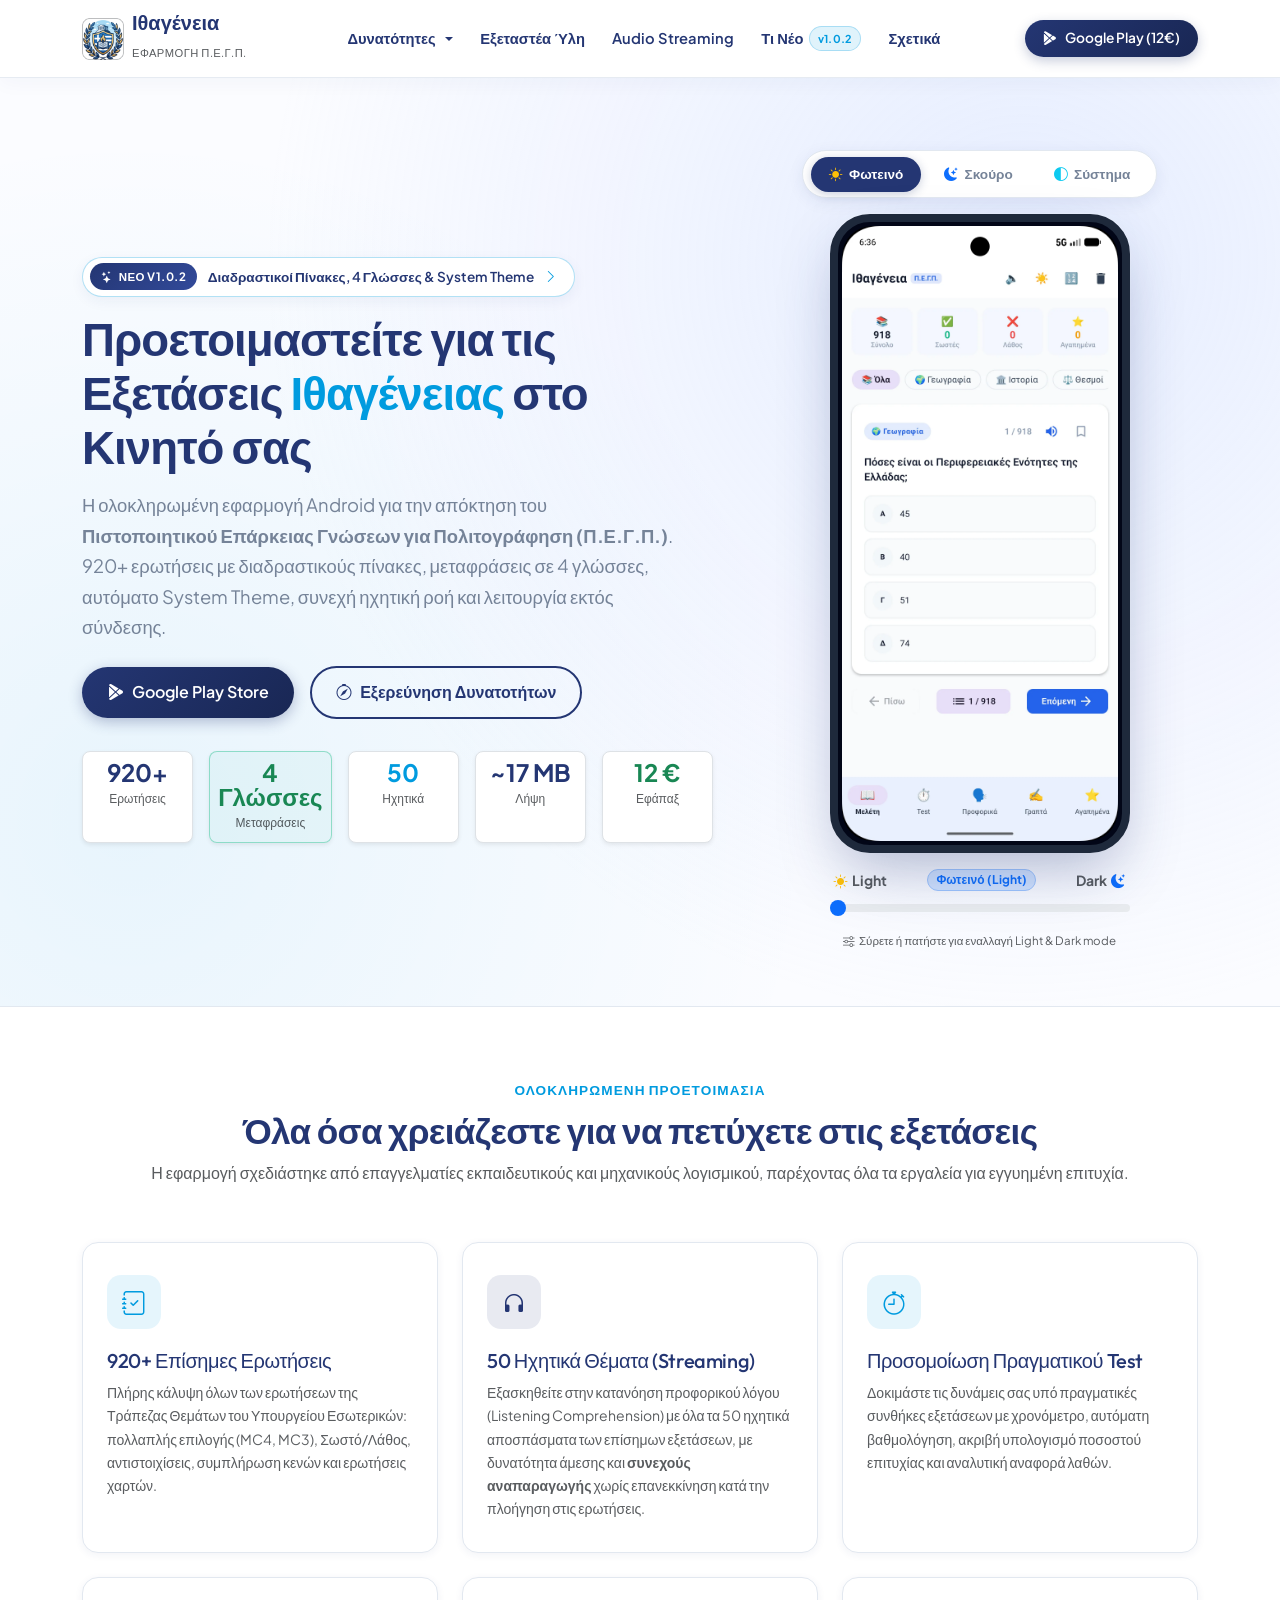
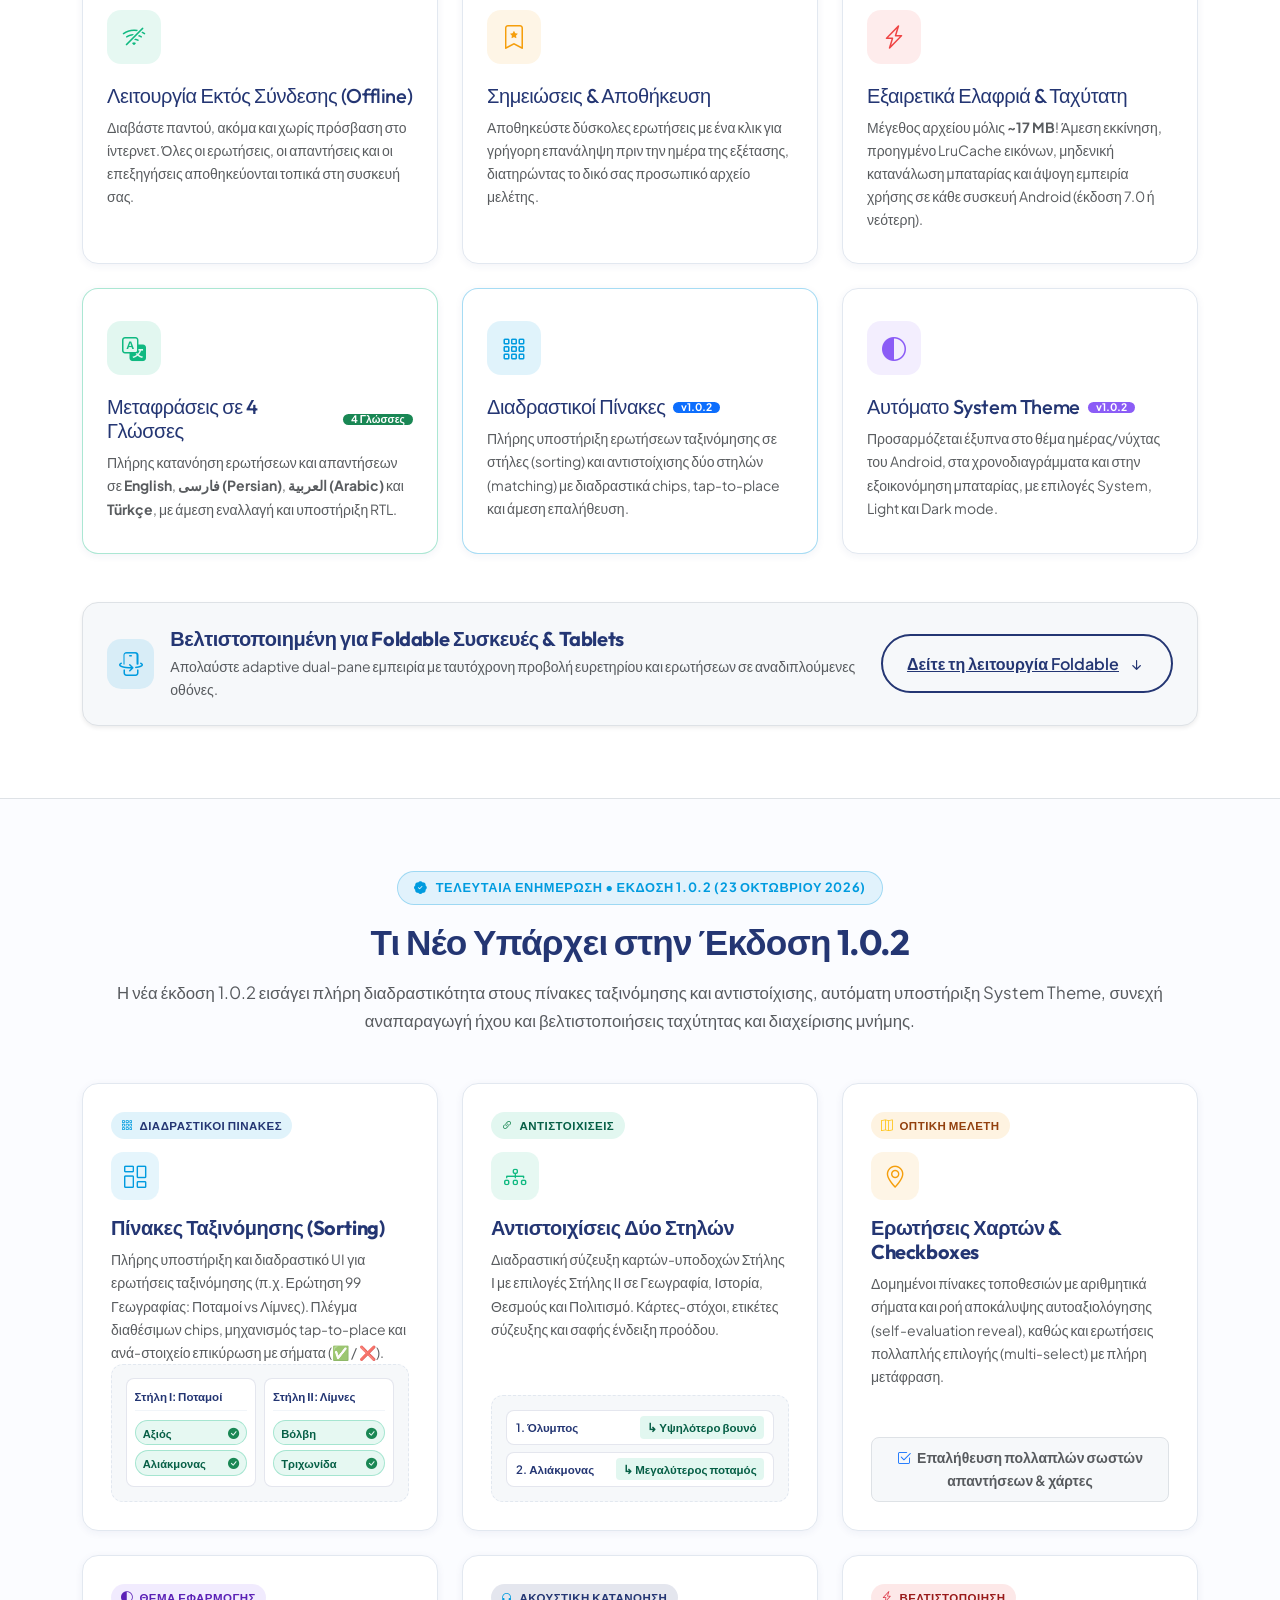
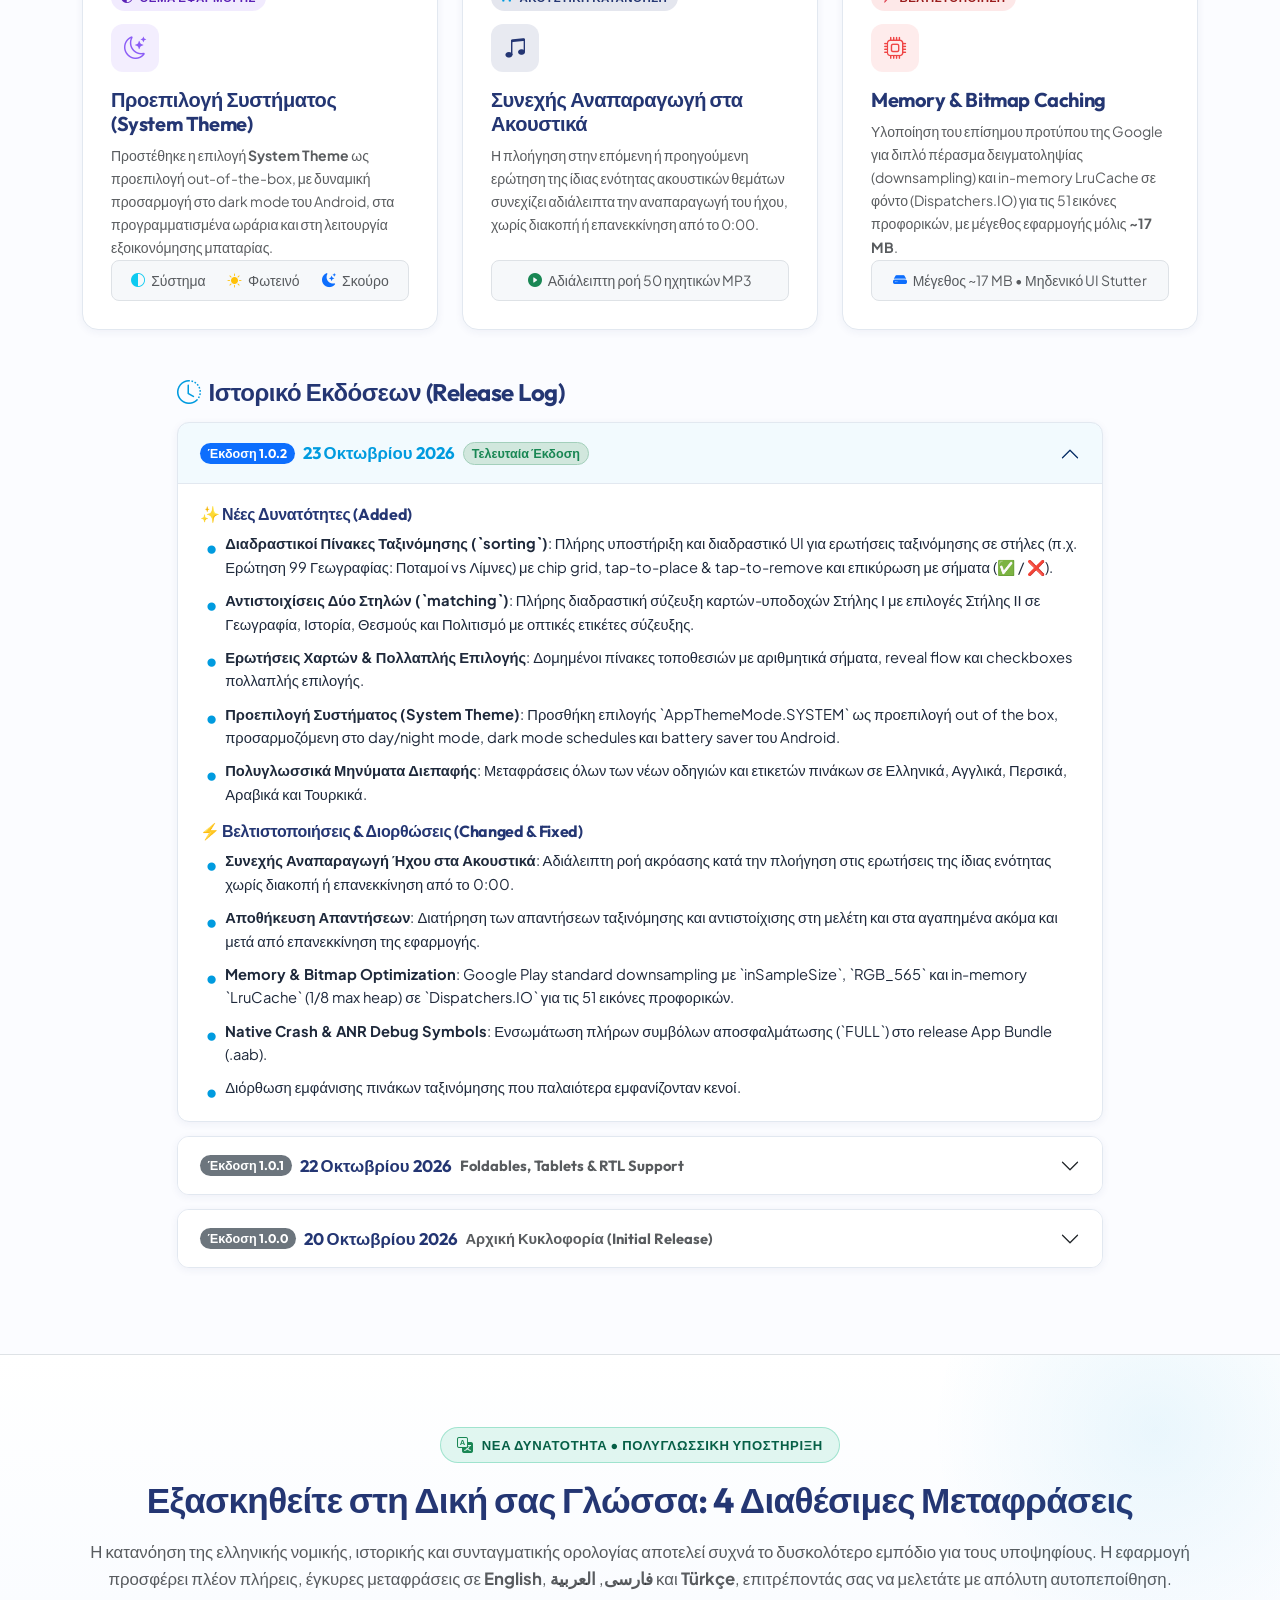
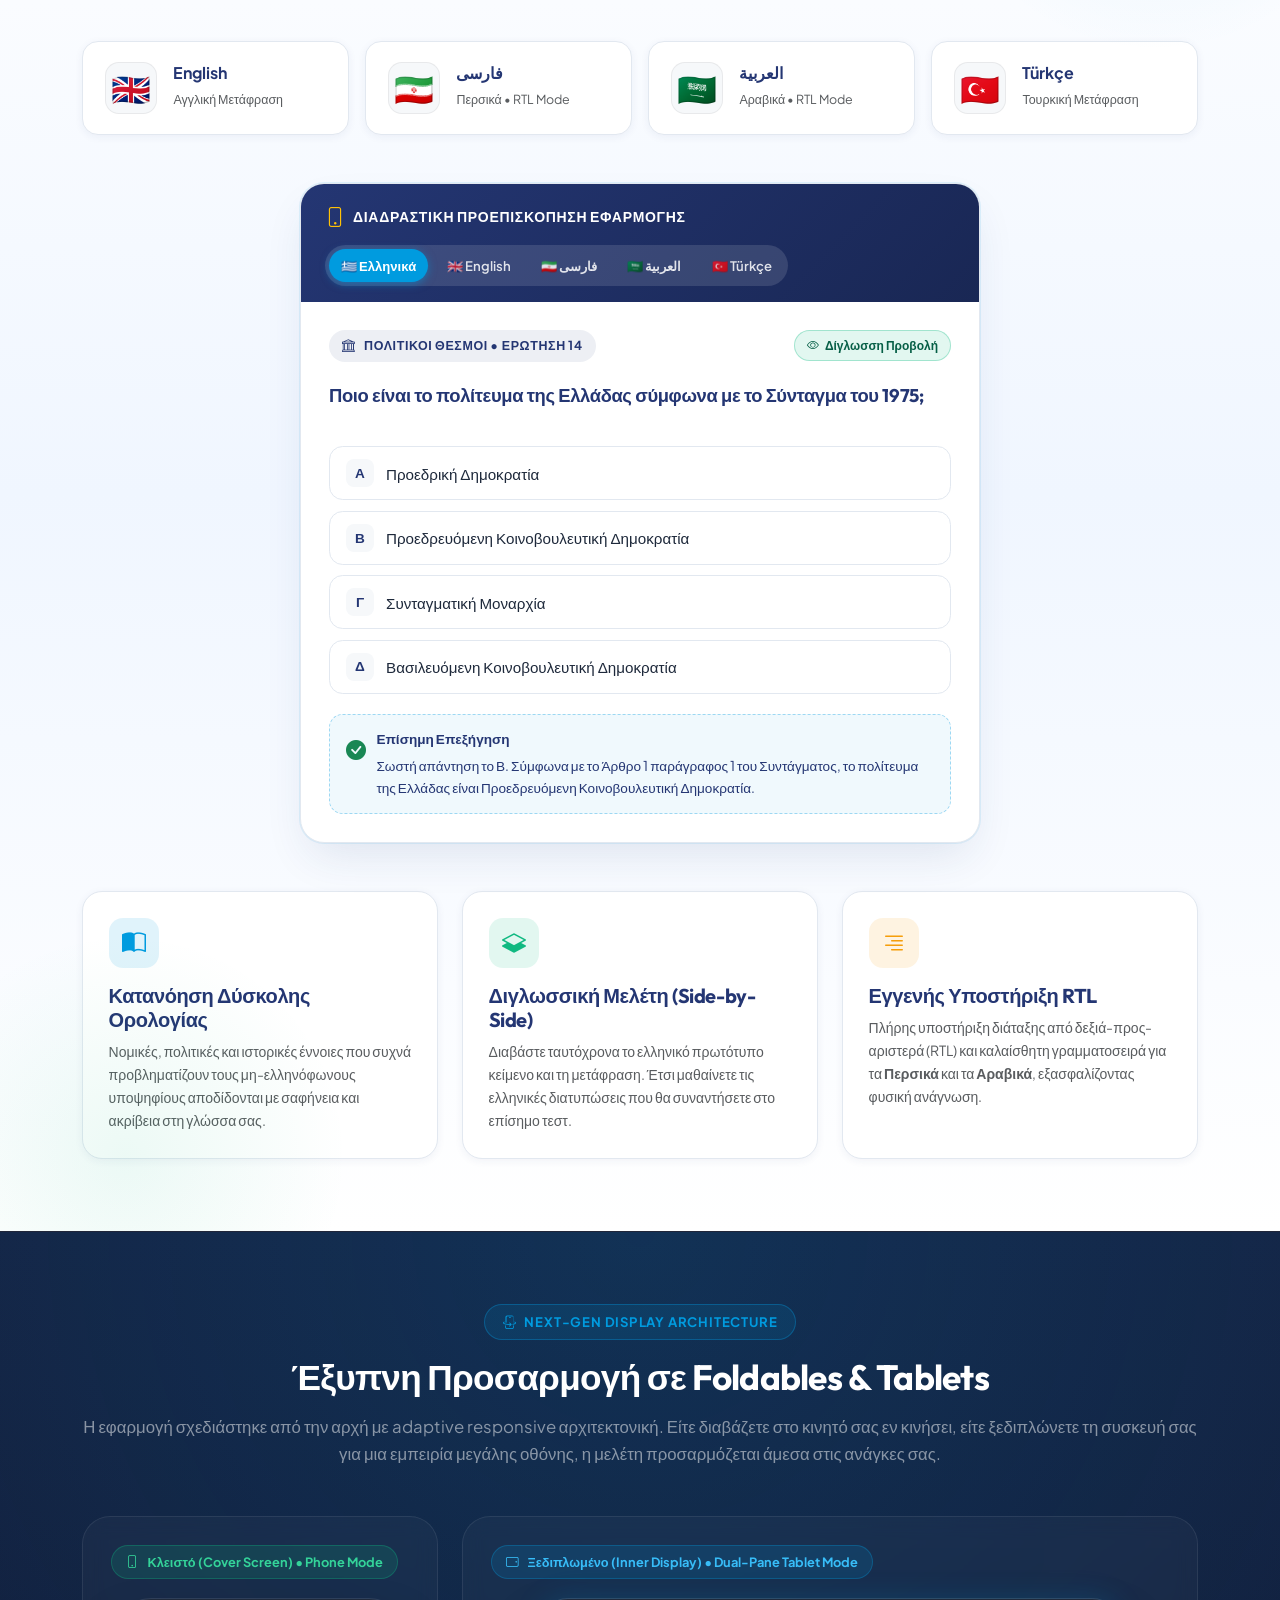
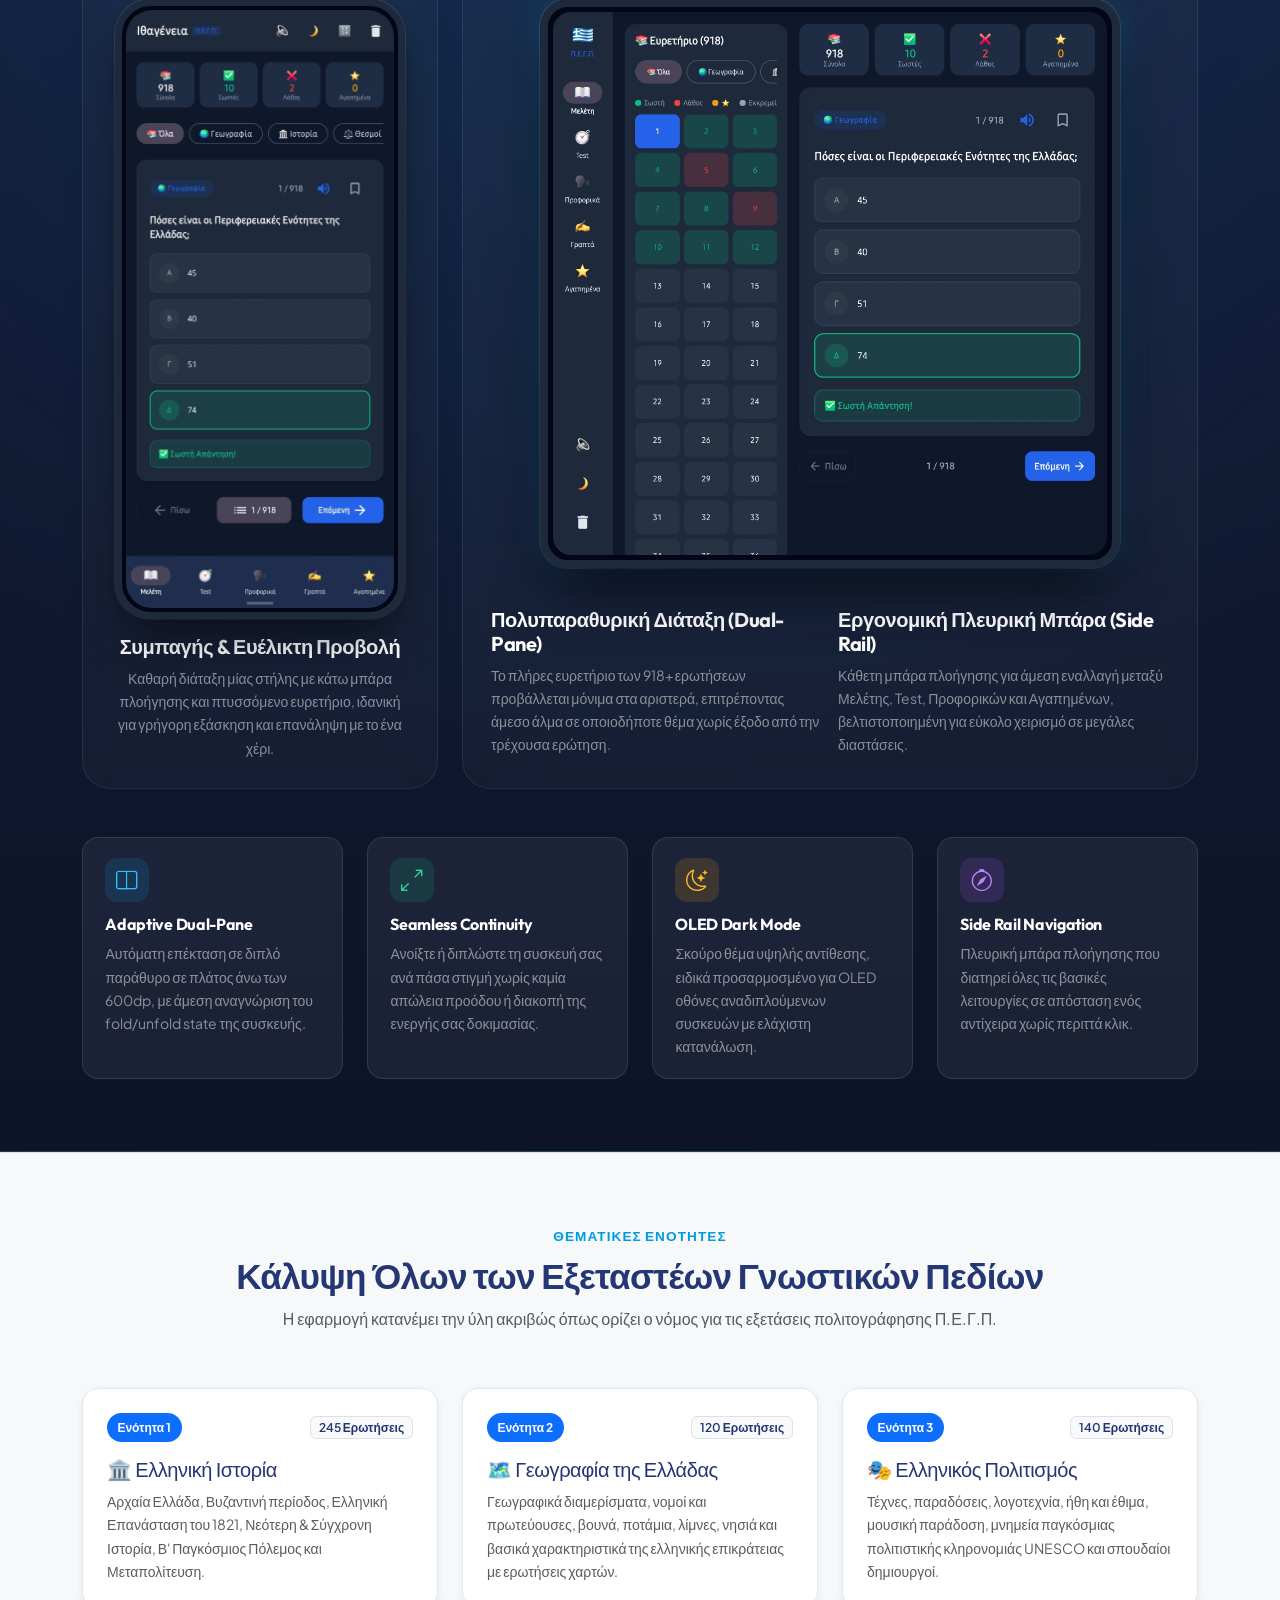
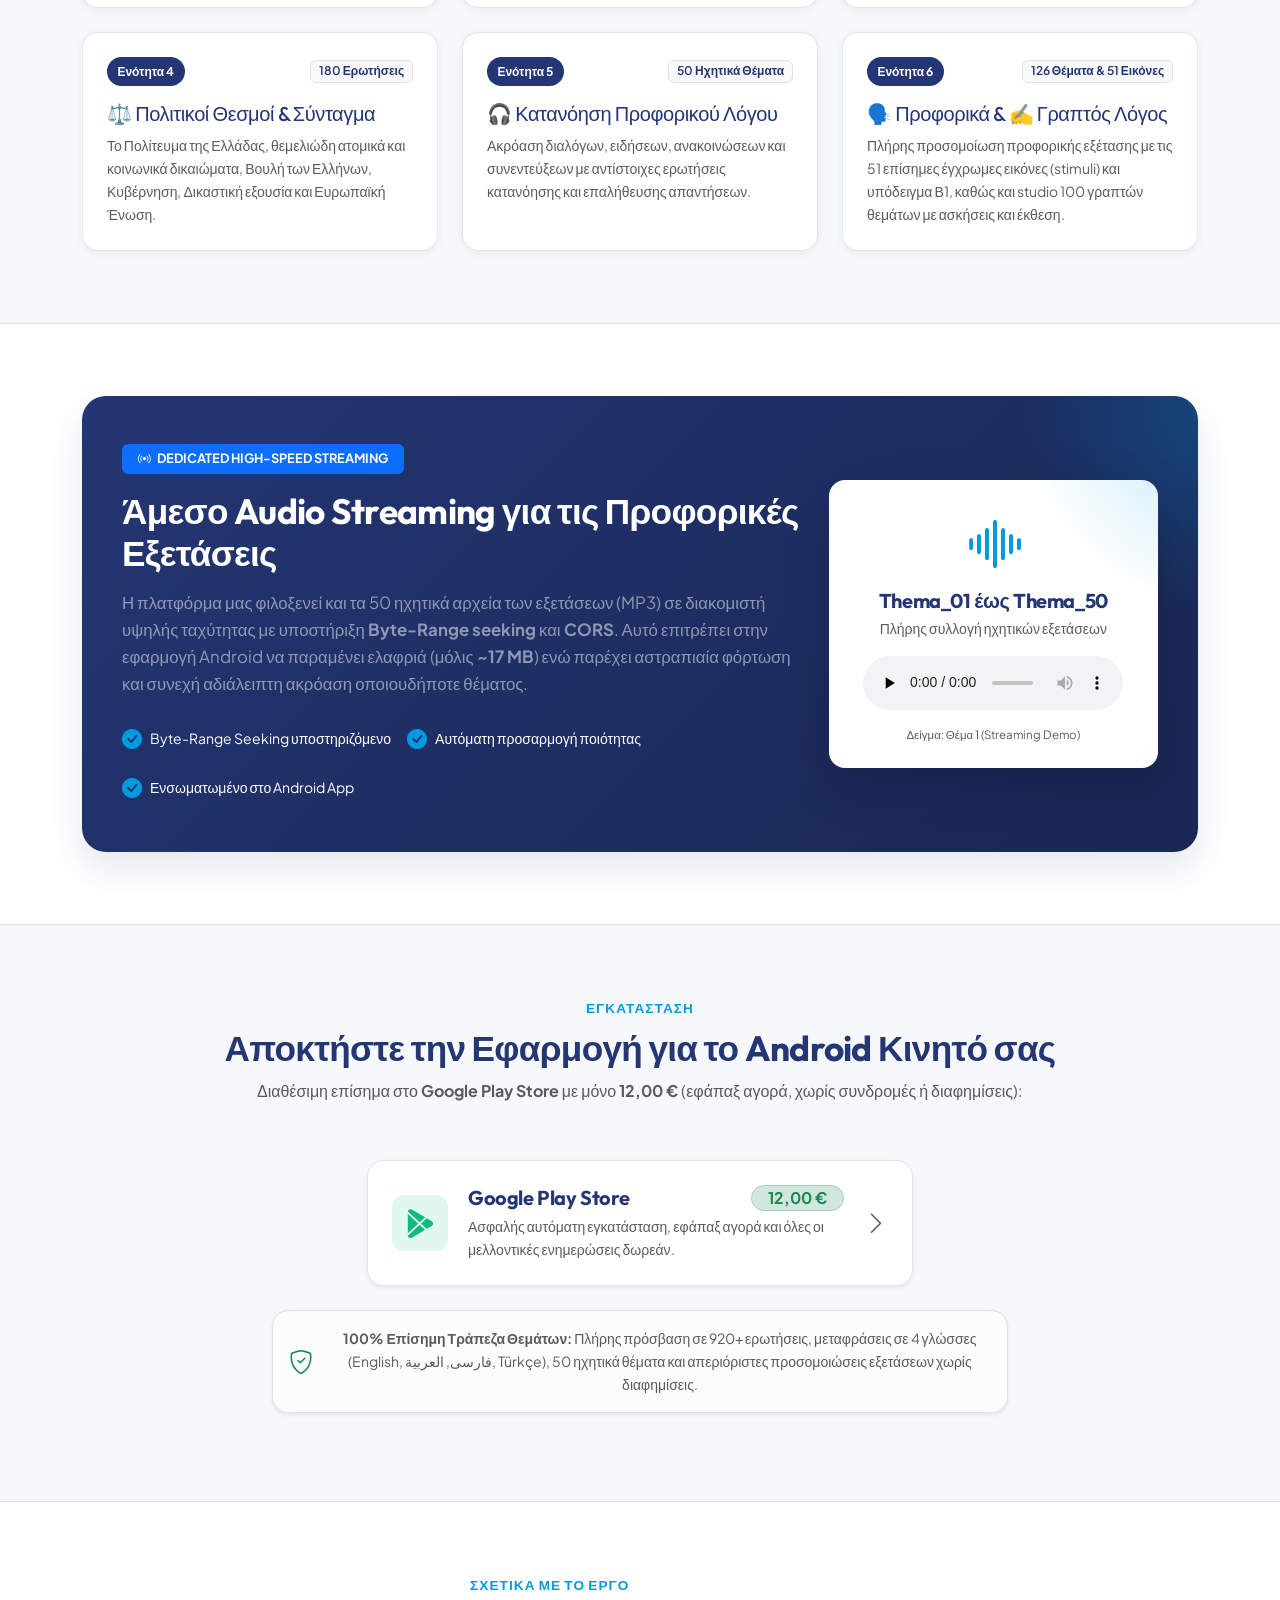
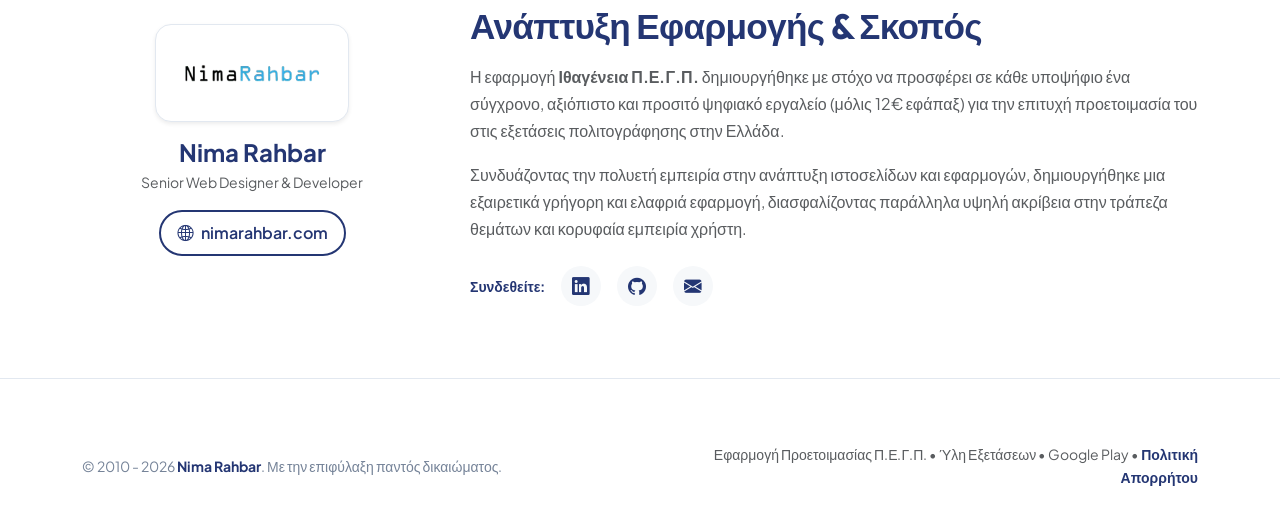
==== commit 4ff18d3e: "feat: redesign navigation bar and update hero announcement components" ====
--- a/index.html
+++ b/index.html
@@ -100,15 +100,14 @@
 
   <!-- Navigation Bar -->
   <nav class="navbar navbar-expand-lg navbar-custom sticky-top">
-    <div class="container py-1">
-      <a class="navbar-brand d-flex align-items-center gap-2" href="/">
+    <div class="container">
+      <a class="navbar-brand d-flex align-items-center gap-2 py-1" href="https://ithageneia.nimarahbar.com">
         <div class="navbar-brand-logo">
-          <img class="img-responsive" src="assets/logo.webp" alt="Ιθαγένεια Π.Ε.Γ.Π. - Επίσημη Εφαρμογή Android"
-            width="70" height="70">
+          <img class="img-responsive" src="assets/logo.webp" alt="Ιθαγένεια Π.Ε.Γ.Π." width="42" height="42">
         </div>
         <div>
           <span class="fw-bold fs-5 text-navy-custom d-block lh-1">Ιθαγένεια</span>
-          <small class="text-muted" style="font-size: 0.72rem; letter-spacing: 0.04em;">ΕΦΑΡΜΟΓΗ Π.Ε.Γ.Π. &bull; v1.0.2</small>
+          <small class="text-muted" style="font-size: 0.7rem; letter-spacing: 0.04em;">ΕΦΑΡΜΟΓΗ Π.Ε.Γ.Π.</small>
         </div>
       </a>
 
@@ -118,23 +117,61 @@
       </button>
 
       <div class="collapse navbar-collapse" id="navbarMain">
-        <ul class="navbar-nav mx-auto mb-2 mb-lg-0">
-          <li class="nav-item">
-            <a class="nav-link" href="#features">Δυνατότητες</a>
+        <ul class="navbar-nav mx-auto mb-2 mb-lg-0 align-items-lg-center">
+          <!-- Dropdown: Δυνατότητες -->
+          <li class="nav-item dropdown">
+            <a class="nav-link dropdown-toggle" href="#" id="featuresDropdown" role="button" data-bs-toggle="dropdown"
+              aria-expanded="false">
+              Δυνατότητες
+            </a>
+            <ul class="dropdown-menu border-0 shadow-lg" aria-labelledby="featuresDropdown">
+              <li>
+                <a class="nav-dropdown-item" href="#features">
+                  <div class="nav-dropdown-icon" style="background: rgba(0, 155, 223, 0.12); color: var(--nr-primary);">
+                    <i class="bi bi-stars"></i>
+                  </div>
+                  <div>
+                    <span class="nav-dropdown-title">Όλες οι Δυνατότητες</span>
+                    <small class="nav-dropdown-desc">920+ Ερωτήσεις, Test, Offline</small>
+                  </div>
+                </a>
+              </li>
+              <li>
+                <a class="nav-dropdown-item" href="#translations">
+                  <div class="nav-dropdown-icon" style="background: rgba(16, 185, 129, 0.12); color: #10b981;">
+                    <i class="bi bi-translate"></i>
+                  </div>
+                  <div>
+                    <span class="nav-dropdown-title">4 Γλώσσες Μετάφρασης</span>
+                    <small class="nav-dropdown-desc">English, فارسی, العربية, Türkçe</small>
+                  </div>
+                </a>
+              </li>
+              <li>
+                <a class="nav-dropdown-item" href="#foldables">
+                  <div class="nav-dropdown-icon" style="background: rgba(245, 158, 11, 0.12); color: #f59e0b;">
+                    <i class="bi bi-phone-flip"></i>
+                  </div>
+                  <div>
+                    <span class="nav-dropdown-title">Foldables &amp; Tablets</span>
+                    <small class="nav-dropdown-desc">Adaptive Dual-Pane Layout</small>
+                  </div>
+                </a>
+              </li>
+              <li>
+                <a class="nav-dropdown-item" href="#whats-new">
+                  <div class="nav-dropdown-icon" style="background: rgba(139, 92, 246, 0.12); color: #8b5cf6;">
+                    <i class="bi bi-grid-3x3-gap"></i>
+                  </div>
+                  <div>
+                    <span class="nav-dropdown-title">Διαδραστικοί Πίνακες</span>
+                    <small class="nav-dropdown-desc">Νέο: Ταξινόμηση &amp; Αντιστοίχιση</small>
+                  </div>
+                </a>
+              </li>
+            </ul>
           </li>
-          <li class="nav-item">
-            <a class="nav-link" href="#whats-new">
-              Τι Νέο Υπάρχει <span class="badge bg-primary text-white rounded-pill px-2 py-0" style="font-size: 0.65rem;">v1.0.2</span>
-            </a>
-          </li>
-          <li class="nav-item">
-            <a class="nav-link" href="#translations">
-              Μεταφράσεις <span class="badge bg-success-subtle text-success border border-success-subtle rounded-pill px-1" style="font-size: 0.65rem;">4 Γλώσσες</span>
-            </a>
-          </li>
-          <li class="nav-item">
-            <a class="nav-link" href="#foldables">Foldables</a>
-          </li>
+
           <li class="nav-item">
             <a class="nav-link" href="#syllabus">Εξεταστέα Ύλη</a>
           </li>
@@ -142,14 +179,20 @@
             <a class="nav-link" href="#audio">Audio Streaming</a>
           </li>
           <li class="nav-item">
+            <a class="nav-link" href="#whats-new">
+              <span>Τι Νέο</span>
+              <span class="nav-version-badge">v1.0.2</span>
+            </a>
+          </li>
+          <li class="nav-item">
             <a class="nav-link" href="#about">Σχετικά</a>
           </li>
         </ul>
 
         <div class="d-flex align-items-center gap-2 mt-3 mt-lg-0">
-          <a href="#download" class="btn-primary-custom text-decoration-none">
-            <i class="bi bi-google-play fs-5"></i>
-            <span>Google Play</span>
+          <a href="#download" class="btn-nav-cta text-decoration-none">
+            <i class="bi bi-google-play"></i>
+            <span>Google Play (12€)</span>
           </a>
         </div>
       </div>
@@ -164,26 +207,13 @@
       <div class="container">
         <div class="row align-items-center g-5">
           <div class="col-lg-7">
-            <div class="d-flex flex-wrap align-items-center gap-2 mb-3">
-              <a href="#whats-new" class="hero-badge mb-0 text-decoration-none"
-                style="background: rgba(36, 54, 115, 0.1); border-color: rgba(36, 54, 115, 0.3); color: var(--nr-navy);">
-                <i class="bi bi-patch-check-fill text-primary-custom"></i>
-                <span>Έκδοση 1.0.2 &bull; Νέες Δυνατότητες</span>
+            <!-- Single Clean Announcement Pill (Apple / Stripe style) -->
+            <div class="mb-3">
+              <a href="#whats-new" class="hero-announcement-pill text-decoration-none">
+                <span class="announcement-tag"><i class="bi bi-stars"></i> ΝΕΟ v1.0.2</span>
+                <span class="announcement-text">Διαδραστικοί Πίνακες, 4 Γλώσσες &amp; System Theme</span>
+                <i class="bi bi-chevron-right announcement-arrow"></i>
               </a>
-              <div class="hero-badge mb-0">
-                <i class="bi bi-shield-check text-primary-custom"></i>
-                <span>Επίσημη Τράπεζα Θεμάτων Π.Ε.Γ.Π.</span>
-              </div>
-              <div class="hero-badge mb-0"
-                style="background: rgba(0, 155, 223, 0.12); border-color: rgba(0, 155, 223, 0.35); color: var(--nr-navy);">
-                <i class="bi bi-phone-flip text-primary-custom"></i>
-                <span>Foldable &amp; Tablet Ready</span>
-              </div>
-              <div class="hero-badge mb-0"
-                style="background: rgba(16, 185, 129, 0.12); border-color: rgba(16, 185, 129, 0.35); color: #065f46;">
-                <i class="bi bi-translate text-success"></i>
-                <span>4 Γλώσσες Μετάφρασης</span>
-              </div>
             </div>
 
             <h1 class="hero-title mb-3">
@@ -192,7 +222,8 @@
 
             <p class="hero-subtitle mb-4">
               Η ολοκληρωμένη εφαρμογή Android για την απόκτηση του <strong>Πιστοποιητικού Επάρκειας Γνώσεων για
-                Πολιτογράφηση (Π.Ε.Γ.Π.)</strong>. Πλήρης κάλυψη 920+ ερωτήσεων με <strong>διαδραστικούς πίνακες ταξινόμησης &amp; αντιστοίχισης</strong>, <strong>μεταφράσεις σε 4 γλώσσες (English, فارسی, العربية, Türkçe)</strong>, αυτόματη προσαρμογή <strong>System Theme</strong>, συνεχή ηχητική ροή και λειτουργία εκτός σύνδεσης.
+                Πολιτογράφηση (Π.Ε.Γ.Π.)</strong>. 920+ ερωτήσεις με διαδραστικούς πίνακες, μεταφράσεις σε 4 γλώσσες,
+              αυτόματο System Theme, συνεχή ηχητική ροή και λειτουργία εκτός σύνδεσης.
             </p>
 
             <div class="d-flex flex-wrap align-items-center gap-3 mb-4">
@@ -201,9 +232,9 @@
                 <i class="bi bi-google-play"></i>
                 <span>Google Play Store</span>
               </a>
-              <a href="#whats-new" class="btn-outline-navy text-decoration-none">
-                <i class="bi bi-stars"></i>
-                <span>Τι Νέο Υπάρχει (v1.0.2)</span>
+              <a href="#features" class="btn-outline-navy text-decoration-none">
+                <i class="bi bi-compass"></i>
+                <span>Εξερεύνηση Δυνατοτήτων</span>
               </a>
             </div>
 
@@ -216,7 +247,8 @@
                 </div>
               </div>
               <div class="col-6 col-md">
-                <div class="border rounded-3 p-2 bg-white text-center shadow-sm h-100" style="border-color: rgba(16, 185, 129, 0.4) !important; background: rgba(16, 185, 129, 0.04) !important;">
+                <div class="border rounded-3 p-2 bg-white text-center shadow-sm h-100"
+                  style="border-color: rgba(16, 185, 129, 0.4) !important; background: rgba(16, 185, 129, 0.04) !important;">
                   <div class="fw-bold fs-4 text-success lh-1">4 Γλώσσες</div>
                   <small class="text-muted" style="font-size: 0.75rem;">Μεταφράσεις</small>
                 </div>
@@ -253,7 +285,8 @@
                 <button type="button" class="theme-switch-btn" id="themeBtnDark">
                   <i class="bi bi-moon-stars-fill text-primary"></i> <span>Σκούρο</span>
                 </button>
-                <button type="button" class="theme-switch-btn" id="themeBtnSystem" title="Προσαρμογή στις ρυθμίσεις του λειτουργικού συστήματος">
+                <button type="button" class="theme-switch-btn" id="themeBtnSystem"
+                  title="Προσαρμογή στις ρυθμίσεις του λειτουργικού συστήματος">
                   <i class="bi bi-circle-half text-info"></i> <span>Σύστημα</span>
                 </button>
               </div>
@@ -348,7 +381,9 @@
               </div>
               <h3 class="h5 text-navy-custom mb-2">50 Ηχητικά Θέματα (Streaming)</h3>
               <p class="text-muted small mb-0">
-                Εξασκηθείτε στην κατανόηση προφορικού λόγου (Listening Comprehension) με όλα τα 50 ηχητικά αποσπάσματα των επίσημων εξετάσεων, με δυνατότητα άμεσης και <strong>συνεχούς αναπαραγωγής</strong> χωρίς επανεκκίνηση κατά την πλοήγηση στις ερωτήσεις.
+                Εξασκηθείτε στην κατανόηση προφορικού λόγου (Listening Comprehension) με όλα τα 50 ηχητικά αποσπάσματα
+                των επίσημων εξετάσεων, με δυνατότητα άμεσης και <strong>συνεχούς αναπαραγωγής</strong> χωρίς
+                επανεκκίνηση κατά την πλοήγηση στις ερωτήσεις.
               </p>
             </div>
           </div>
@@ -405,7 +440,8 @@
               </div>
               <h3 class="h5 text-navy-custom mb-2">Εξαιρετικά Ελαφριά &amp; Ταχύτατη</h3>
               <p class="text-muted small mb-0">
-                Μέγεθος αρχείου μόλις <strong>~17 MB</strong>! Άμεση εκκίνηση, προηγμένο LruCache εικόνων, μηδενική κατανάλωση μπαταρίας και άψογη εμπειρία χρήσης σε κάθε συσκευή Android (έκδοση 7.0 ή νεότερη).
+                Μέγεθος αρχείου μόλις <strong>~17 MB</strong>! Άμεση εκκίνηση, προηγμένο LruCache εικόνων, μηδενική
+                κατανάλωση μπαταρίας και άψογη εμπειρία χρήσης σε κάθε συσκευή Android (έκδοση 7.0 ή νεότερη).
               </p>
             </div>
           </div>
@@ -418,10 +454,12 @@
               </div>
               <div class="d-flex align-items-center gap-2 mb-2">
                 <h3 class="h5 text-navy-custom mb-0">Μεταφράσεις σε 4 Γλώσσες</h3>
-                <span class="badge bg-success text-white rounded-pill px-2 py-0" style="font-size: 0.65rem;">4 Γλώσσες</span>
-              </div>
-              <p class="text-muted small mb-0">
-                Πλήρης κατανόηση ερωτήσεων και απαντήσεων σε <strong>English</strong>, <strong>فارسی (Persian)</strong>, <strong>العربية (Arabic)</strong> και <strong>Türkçe</strong>, με άμεση εναλλαγή και υποστήριξη RTL.
+                <span class="badge bg-success text-white rounded-pill px-2 py-0" style="font-size: 0.65rem;">4
+                  Γλώσσες</span>
+              </div>
+              <p class="text-muted small mb-0">
+                Πλήρης κατανόηση ερωτήσεων και απαντήσεων σε <strong>English</strong>, <strong>فارسی (Persian)</strong>,
+                <strong>العربية (Arabic)</strong> και <strong>Türkçe</strong>, με άμεση εναλλαγή και υποστήριξη RTL.
               </p>
             </div>
           </div>
@@ -434,10 +472,12 @@
               </div>
               <div class="d-flex align-items-center gap-2 mb-2">
                 <h3 class="h5 text-navy-custom mb-0">Διαδραστικοί Πίνακες</h3>
-                <span class="badge bg-primary text-white rounded-pill px-2 py-0" style="font-size: 0.65rem;">v1.0.2</span>
-              </div>
-              <p class="text-muted small mb-0">
-                Πλήρης υποστήριξη ερωτήσεων ταξινόμησης σε στήλες (sorting) και αντιστοίχισης δύο στηλών (matching) με διαδραστικά chips, tap-to-place και άμεση επαλήθευση.
+                <span class="badge bg-primary text-white rounded-pill px-2 py-0"
+                  style="font-size: 0.65rem;">v1.0.2</span>
+              </div>
+              <p class="text-muted small mb-0">
+                Πλήρης υποστήριξη ερωτήσεων ταξινόμησης σε στήλες (sorting) και αντιστοίχισης δύο στηλών (matching) με
+                διαδραστικά chips, tap-to-place και άμεση επαλήθευση.
               </p>
             </div>
           </div>
@@ -450,10 +490,12 @@
               </div>
               <div class="d-flex align-items-center gap-2 mb-2">
                 <h3 class="h5 text-navy-custom mb-0">Αυτόματο System Theme</h3>
-                <span class="badge text-white rounded-pill px-2 py-0" style="font-size: 0.65rem; background-color: #8b5cf6;">v1.0.2</span>
-              </div>
-              <p class="text-muted small mb-0">
-                Προσαρμόζεται έξυπνα στο θέμα ημέρας/νύχτας του Android, στα χρονοδιαγράμματα και στην εξοικονόμηση μπαταρίας, με επιλογές System, Light και Dark mode.
+                <span class="badge text-white rounded-pill px-2 py-0"
+                  style="font-size: 0.65rem; background-color: #8b5cf6;">v1.0.2</span>
+              </div>
+              <p class="text-muted small mb-0">
+                Προσαρμόζεται έξυπνα στο θέμα ημέρας/νύχτας του Android, στα χρονοδιαγράμματα και στην εξοικονόμηση
+                μπαταρίας, με επιλογές System, Light και Dark mode.
               </p>
             </div>
           </div>
@@ -493,7 +535,8 @@
           </div>
           <h2 class="section-title mb-3">Τι Νέο Υπάρχει στην Έκδοση 1.0.2</h2>
           <p class="text-muted mt-2" style="font-size: 1.05rem; line-height: 1.65;">
-            Η νέα έκδοση 1.0.2 εισάγει πλήρη διαδραστικότητα στους πίνακες ταξινόμησης και αντιστοίχισης, αυτόματη υποστήριξη System Theme, συνεχή αναπαραγωγή ήχου και βελτιστοποιήσεις ταχύτητας και διαχείρισης μνήμης.
+            Η νέα έκδοση 1.0.2 εισάγει πλήρη διαδραστικότητα στους πίνακες ταξινόμησης και αντιστοίχισης, αυτόματη
+            υποστήριξη System Theme, συνεχή αναπαραγωγή ήχου και βελτιστοποιήσεις ταχύτητας και διαχείρισης μνήμης.
           </p>
         </div>
 
@@ -510,20 +553,25 @@
               </div>
               <h3 class="h5 fw-bold text-navy-custom mb-2">Πίνακες Ταξινόμησης (Sorting)</h3>
               <p class="text-muted small mb-0">
-                Πλήρης υποστήριξη και διαδραστικό UI για ερωτήσεις ταξινόμησης (π.χ. Ερώτηση 99 Γεωγραφίας: Ποταμοί vs Λίμνες). Πλέγμα διαθέσιμων chips, μηχανισμός tap-to-place και ανά-στοιχείο επικύρωση με σήματα (✅ / ❌).
+                Πλήρης υποστήριξη και διαδραστικό UI για ερωτήσεις ταξινόμησης (π.χ. Ερώτηση 99 Γεωγραφίας: Ποταμοί vs
+                Λίμνες). Πλέγμα διαθέσιμων chips, μηχανισμός tap-to-place και ανά-στοιχείο επικύρωση με σήματα (✅ / ❌).
               </p>
               <!-- Mini Mock Preview -->
               <div class="mock-sorting-preview mt-auto">
                 <div class="mock-sort-columns">
                   <div class="mock-sort-col">
                     <div class="mock-sort-header">Στήλη Ι: Ποταμοί</div>
-                    <div class="mock-chip-tag correct"><span>Αξιός</span> <i class="bi bi-check-circle-fill text-success ms-auto"></i></div>
-                    <div class="mock-chip-tag correct"><span>Αλιάκμονας</span> <i class="bi bi-check-circle-fill text-success ms-auto"></i></div>
+                    <div class="mock-chip-tag correct"><span>Αξιός</span> <i
+                        class="bi bi-check-circle-fill text-success ms-auto"></i></div>
+                    <div class="mock-chip-tag correct"><span>Αλιάκμονας</span> <i
+                        class="bi bi-check-circle-fill text-success ms-auto"></i></div>
                   </div>
                   <div class="mock-sort-col">
                     <div class="mock-sort-header">Στήλη ΙΙ: Λίμνες</div>
-                    <div class="mock-chip-tag correct"><span>Βόλβη</span> <i class="bi bi-check-circle-fill text-success ms-auto"></i></div>
-                    <div class="mock-chip-tag correct"><span>Τριχωνίδα</span> <i class="bi bi-check-circle-fill text-success ms-auto"></i></div>
+                    <div class="mock-chip-tag correct"><span>Βόλβη</span> <i
+                        class="bi bi-check-circle-fill text-success ms-auto"></i></div>
+                    <div class="mock-chip-tag correct"><span>Τριχωνίδα</span> <i
+                        class="bi bi-check-circle-fill text-success ms-auto"></i></div>
                   </div>
                 </div>
               </div>
@@ -541,7 +589,8 @@
               </div>
               <h3 class="h5 fw-bold text-navy-custom mb-2">Αντιστοιχίσεις Δύο Στηλών</h3>
               <p class="text-muted small mb-0">
-                Διαδραστική σύζευξη καρτών-υποδοχών Στήλης Ι με επιλογές Στήλης ΙΙ σε Γεωγραφία, Ιστορία, Θεσμούς και Πολιτισμό. Κάρτες-στόχοι, ετικέτες σύζευξης και σαφής ένδειξη προόδου.
+                Διαδραστική σύζευξη καρτών-υποδοχών Στήλης Ι με επιλογές Στήλης ΙΙ σε Γεωγραφία, Ιστορία, Θεσμούς και
+                Πολιτισμό. Κάρτες-στόχοι, ετικέτες σύζευξης και σαφής ένδειξη προόδου.
               </p>
               <!-- Mini Mock Matching Preview -->
               <div class="mock-matching-preview mt-auto">
@@ -568,11 +617,13 @@
               </div>
               <h3 class="h5 fw-bold text-navy-custom mb-2">Ερωτήσεις Χαρτών &amp; Checkboxes</h3>
               <p class="text-muted small mb-0">
-                Δομημένοι πίνακες τοποθεσιών με αριθμητικά σήματα και ροή αποκάλυψης αυτοαξιολόγησης (self-evaluation reveal), καθώς και ερωτήσεις πολλαπλής επιλογής (multi-select) με πλήρη μετάφραση.
+                Δομημένοι πίνακες τοποθεσιών με αριθμητικά σήματα και ροή αποκάλυψης αυτοαξιολόγησης (self-evaluation
+                reveal), καθώς και ερωτήσεις πολλαπλής επιλογής (multi-select) με πλήρη μετάφραση.
               </p>
               <div class="p-2 rounded-3 bg-subtle-custom border mt-auto text-center">
                 <small class="text-muted fw-semibold d-block">
-                  <i class="bi bi-check2-square text-primary me-1"></i> Επαλήθευση πολλαπλών σωστών απαντήσεων &amp; χάρτες
+                  <i class="bi bi-check2-square text-primary me-1"></i> Επαλήθευση πολλαπλών σωστών απαντήσεων &amp;
+                  χάρτες
                 </small>
               </div>
             </div>
@@ -589,9 +640,11 @@
               </div>
               <h3 class="h5 fw-bold text-navy-custom mb-2">Προεπιλογή Συστήματος (System Theme)</h3>
               <p class="text-muted small mb-0">
-                Προστέθηκε η επιλογή <strong>System Theme</strong> ως προεπιλογή out-of-the-box, με δυναμική προσαρμογή στο dark mode του Android, στα προγραμματισμένα ωράρια και στη λειτουργία εξοικονόμησης μπαταρίας.
-              </p>
-              <div class="p-2 rounded-3 bg-subtle-custom border mt-auto d-flex justify-content-around text-center small">
+                Προστέθηκε η επιλογή <strong>System Theme</strong> ως προεπιλογή out-of-the-box, με δυναμική προσαρμογή
+                στο dark mode του Android, στα προγραμματισμένα ωράρια και στη λειτουργία εξοικονόμησης μπαταρίας.
+              </p>
+              <div
+                class="p-2 rounded-3 bg-subtle-custom border mt-auto d-flex justify-content-around text-center small">
                 <span class="text-muted"><i class="bi bi-circle-half me-1 text-info"></i> Σύστημα</span>
                 <span class="text-muted"><i class="bi bi-sun-fill me-1 text-warning"></i> Φωτεινό</span>
                 <span class="text-muted"><i class="bi bi-moon-stars-fill me-1 text-primary"></i> Σκούρο</span>
@@ -610,7 +663,8 @@
               </div>
               <h3 class="h5 fw-bold text-navy-custom mb-2">Συνεχής Αναπαραγωγή στα Ακουστικά</h3>
               <p class="text-muted small mb-0">
-                Η πλοήγηση στην επόμενη ή προηγούμενη ερώτηση της ίδιας ενότητας ακουστικών θεμάτων συνεχίζει αδιάλειπτα την αναπαραγωγή του ήχου, χωρίς διακοπή ή επανεκκίνηση από το 0:00.
+                Η πλοήγηση στην επόμενη ή προηγούμενη ερώτηση της ίδιας ενότητας ακουστικών θεμάτων συνεχίζει αδιάλειπτα
+                την αναπαραγωγή του ήχου, χωρίς διακοπή ή επανεκκίνηση από το 0:00.
               </p>
               <div class="p-2 rounded-3 bg-subtle-custom border mt-auto text-center small text-muted">
                 <i class="bi bi-play-circle-fill text-success me-1"></i> Αδιάλειπτη ροή 50 ηχητικών MP3
@@ -629,7 +683,9 @@
               </div>
               <h3 class="h5 fw-bold text-navy-custom mb-2">Memory &amp; Bitmap Caching</h3>
               <p class="text-muted small mb-0">
-                Υλοποίηση του επίσημου προτύπου της Google για διπλό πέρασμα δειγματοληψίας (downsampling) και in-memory LruCache σε φόντο (Dispatchers.IO) για τις 51 εικόνες προφορικών, με μέγεθος εφαρμογής μόλις <strong>~17 MB</strong>.
+                Υλοποίηση του επίσημου προτύπου της Google για διπλό πέρασμα δειγματοληψίας (downsampling) και in-memory
+                LruCache σε φόντο (Dispatchers.IO) για τις 51 εικόνες προφορικών, με μέγεθος εφαρμογής μόλις <strong>~17
+                  MB</strong>.
               </p>
               <div class="p-2 rounded-3 bg-subtle-custom border mt-auto text-center small text-muted">
                 <i class="bi bi-hdd-fill text-primary me-1"></i> Μέγεθος ~17 MB &bull; Μηδενικό UI Stutter
@@ -645,21 +701,20 @@
               <h3 class="h4 fw-bold text-navy-custom mb-0">
                 <i class="bi bi-clock-history me-2 text-primary-custom"></i>Ιστορικό Εκδόσεων (Release Log)
               </h3>
-              <a href="CHANGELOG.md" target="_blank" class="btn btn-outline-secondary btn-sm rounded-pill px-3">
-                <i class="bi bi-file-text me-1"></i> Πλήρες CHANGELOG.md
-              </a>
             </div>
 
             <div class="accordion changelog-accordion" id="changelogAccordion">
               <!-- Item 1: v1.0.2 -->
               <div class="accordion-item">
                 <h4 class="accordion-header" id="heading102">
-                  <button class="accordion-button" type="button" data-bs-toggle="collapse"
-                    data-bs-target="#collapse102" aria-expanded="true" aria-controls="collapse102">
+                  <button class="accordion-button" type="button" data-bs-toggle="collapse" data-bs-target="#collapse102"
+                    aria-expanded="true" aria-controls="collapse102">
                     <span class="d-flex align-items-center gap-2 flex-wrap">
                       <span class="badge bg-primary text-white rounded-pill px-2 py-1">Έκδοση 1.0.2</span>
                       <span>23 Οκτωβρίου 2026</span>
-                      <small class="badge bg-success-subtle text-success border border-success-subtle rounded-pill">Τελευταία Έκδοση</small>
+                      <small
+                        class="badge bg-success-subtle text-success border border-success-subtle rounded-pill">Τελευταία
+                        Έκδοση</small>
                     </span>
                   </button>
                 </h4>
@@ -668,19 +723,32 @@
                   <div class="accordion-body">
                     <h5 class="h6 fw-bold text-navy-custom mb-2">✨ Νέες Δυνατότητες (Added)</h5>
                     <ul class="changelog-list mb-3">
-                      <li><strong>Διαδραστικοί Πίνακες Ταξινόμησης (`sorting`)</strong>: Πλήρης υποστήριξη και διαδραστικό UI για ερωτήσεις ταξινόμησης σε στήλες (π.χ. Ερώτηση 99 Γεωγραφίας: Ποταμοί vs Λίμνες) με chip grid, tap-to-place & tap-to-remove και επικύρωση με σήματα (✅ / ❌).</li>
-                      <li><strong>Αντιστοιχίσεις Δύο Στηλών (`matching`)</strong>: Πλήρης διαδραστική σύζευξη καρτών-υποδοχών Στήλης Ι με επιλογές Στήλης ΙΙ σε Γεωγραφία, Ιστορία, Θεσμούς και Πολιτισμό με οπτικές ετικέτες σύζευξης.</li>
-                      <li><strong>Ερωτήσεις Χαρτών & Πολλαπλής Επιλογής</strong>: Δομημένοι πίνακες τοποθεσιών με αριθμητικά σήματα, reveal flow και checkboxes πολλαπλής επιλογής.</li>
-                      <li><strong>Προεπιλογή Συστήματος (System Theme)</strong>: Προσθήκη επιλογής `AppThemeMode.SYSTEM` ως προεπιλογή out of the box, προσαρμοζόμενη στο day/night mode, dark mode schedules και battery saver του Android.</li>
-                      <li><strong>Πολυγλωσσικά Μηνύματα Διεπαφής</strong>: Μεταφράσεις όλων των νέων οδηγιών και ετικετών πινάκων σε Ελληνικά, Αγγλικά, Περσικά, Αραβικά και Τουρκικά.</li>
+                      <li><strong>Διαδραστικοί Πίνακες Ταξινόμησης (`sorting`)</strong>: Πλήρης υποστήριξη και
+                        διαδραστικό UI για ερωτήσεις ταξινόμησης σε στήλες (π.χ. Ερώτηση 99 Γεωγραφίας: Ποταμοί vs
+                        Λίμνες) με chip grid, tap-to-place & tap-to-remove και επικύρωση με σήματα (✅ / ❌).</li>
+                      <li><strong>Αντιστοιχίσεις Δύο Στηλών (`matching`)</strong>: Πλήρης διαδραστική σύζευξη
+                        καρτών-υποδοχών Στήλης Ι με επιλογές Στήλης ΙΙ σε Γεωγραφία, Ιστορία, Θεσμούς και Πολιτισμό με
+                        οπτικές ετικέτες σύζευξης.</li>
+                      <li><strong>Ερωτήσεις Χαρτών & Πολλαπλής Επιλογής</strong>: Δομημένοι πίνακες τοποθεσιών με
+                        αριθμητικά σήματα, reveal flow και checkboxes πολλαπλής επιλογής.</li>
+                      <li><strong>Προεπιλογή Συστήματος (System Theme)</strong>: Προσθήκη επιλογής `AppThemeMode.SYSTEM`
+                        ως προεπιλογή out of the box, προσαρμοζόμενη στο day/night mode, dark mode schedules και battery
+                        saver του Android.</li>
+                      <li><strong>Πολυγλωσσικά Μηνύματα Διεπαφής</strong>: Μεταφράσεις όλων των νέων οδηγιών και
+                        ετικετών πινάκων σε Ελληνικά, Αγγλικά, Περσικά, Αραβικά και Τουρκικά.</li>
                     </ul>
 
                     <h5 class="h6 fw-bold text-navy-custom mb-2">⚡ Βελτιστοποιήσεις & Διορθώσεις (Changed & Fixed)</h5>
                     <ul class="changelog-list">
-                      <li><strong>Συνεχής Αναπαραγωγή Ήχου στα Ακουστικά</strong>: Αδιάλειπτη ροή ακρόασης κατά την πλοήγηση στις ερωτήσεις της ίδιας ενότητας χωρίς διακοπή ή επανεκκίνηση από το 0:00.</li>
-                      <li><strong>Αποθήκευση Απαντήσεων</strong>: Διατήρηση των απαντήσεων ταξινόμησης και αντιστοίχισης στη μελέτη και στα αγαπημένα ακόμα και μετά από επανεκκίνηση της εφαρμογής.</li>
-                      <li><strong>Memory & Bitmap Optimization</strong>: Google Play standard downsampling με `inSampleSize`, `RGB_565` και in-memory `LruCache` (1/8 max heap) σε `Dispatchers.IO` για τις 51 εικόνες προφορικών.</li>
-                      <li><strong>Native Crash & ANR Debug Symbols</strong>: Ενσωμάτωση πλήρων συμβόλων αποσφαλμάτωσης (`FULL`) στο release App Bundle (.aab).</li>
+                      <li><strong>Συνεχής Αναπαραγωγή Ήχου στα Ακουστικά</strong>: Αδιάλειπτη ροή ακρόασης κατά την
+                        πλοήγηση στις ερωτήσεις της ίδιας ενότητας χωρίς διακοπή ή επανεκκίνηση από το 0:00.</li>
+                      <li><strong>Αποθήκευση Απαντήσεων</strong>: Διατήρηση των απαντήσεων ταξινόμησης και αντιστοίχισης
+                        στη μελέτη και στα αγαπημένα ακόμα και μετά από επανεκκίνηση της εφαρμογής.</li>
+                      <li><strong>Memory & Bitmap Optimization</strong>: Google Play standard downsampling με
+                        `inSampleSize`, `RGB_565` και in-memory `LruCache` (1/8 max heap) σε `Dispatchers.IO` για τις 51
+                        εικόνες προφορικών.</li>
+                      <li><strong>Native Crash & ANR Debug Symbols</strong>: Ενσωμάτωση πλήρων συμβόλων αποσφαλμάτωσης
+                        (`FULL`) στο release App Bundle (.aab).</li>
                       <li>Διόρθωση εμφάνισης πινάκων ταξινόμησης που παλαιότερα εμφανίζονταν κενοί.</li>
                     </ul>
                   </div>
@@ -703,9 +771,12 @@
                   data-bs-parent="#changelogAccordion">
                   <div class="accordion-body">
                     <ul class="changelog-list">
-                      <li><strong>RTL Layout Support</strong>: Πλήρης υποστήριξη διάταξης από δεξιά-προς-αριστερά για τις μεταφράσεις σε Περσικά και Αραβικά.</li>
-                      <li><strong>Dual-Pane Layout</strong>: Προσαρμοστική πολυπαραθυρική διάταξη για Foldable συσκευές και tablets με πλευρική μπάρα πλοήγησης.</li>
-                      <li><strong>Audio Streaming Fallback & Caching</strong>: Βελτιστοποίηση αποθήκευσης και ανάκτησης ηχητικών αρχείων.</li>
+                      <li><strong>RTL Layout Support</strong>: Πλήρης υποστήριξη διάταξης από δεξιά-προς-αριστερά για
+                        τις μεταφράσεις σε Περσικά και Αραβικά.</li>
+                      <li><strong>Dual-Pane Layout</strong>: Προσαρμοστική πολυπαραθυρική διάταξη για Foldable συσκευές
+                        και tablets με πλευρική μπάρα πλοήγησης.</li>
+                      <li><strong>Audio Streaming Fallback & Caching</strong>: Βελτιστοποίηση αποθήκευσης και ανάκτησης
+                        ηχητικών αρχείων.</li>
                       <li>Βελτιώσεις στην προφορά TTS και στα keep rules του ProGuard / R8.</li>
                     </ul>
                   </div>
@@ -728,10 +799,13 @@
                   data-bs-parent="#changelogAccordion">
                   <div class="accordion-body">
                     <ul class="changelog-list">
-                      <li><strong>Αρχική Κυκλοφορία</strong> της εφαρμογής Προετοιμασίας Π.Ε.Γ.Π. (Ιθαγένεια) στο Android.</li>
-                      <li>Πλήρης τράπεζα θεμάτων με 920+ ερωτήσεις σε Ιστορία, Γεωγραφία, Πολιτικούς Θεσμούς, Πολιτισμό και Γλώσσα.</li>
+                      <li><strong>Αρχική Κυκλοφορία</strong> της εφαρμογής Προετοιμασίας Π.Ε.Γ.Π. (Ιθαγένεια) στο
+                        Android.</li>
+                      <li>Πλήρης τράπεζα θεμάτων με 920+ ερωτήσεις σε Ιστορία, Γεωγραφία, Πολιτικούς Θεσμούς, Πολιτισμό
+                        και Γλώσσα.</li>
                       <li>Προσομοιωτής επίσημων εξετάσεων 20 ερωτήσεων με χρονόμετρο και αναλυτικό score card.</li>
-                      <li>26 σενάρια προφορικής εξέτασης με 51 αυθεντικές έγχρωμες εικόνες και εργαστήριο 100 γραπτών θεμάτων.</li>
+                      <li>26 σενάρια προφορικής εξέτασης με 51 αυθεντικές έγχρωμες εικόνες και εργαστήριο 100 γραπτών
+                        θεμάτων.</li>
                       <li>Πολυγλωσσικός οδηγός μελέτης σε English, فارسی, العربية και Türkçe.</li>
                     </ul>
                   </div>
@@ -755,7 +829,10 @@
           </div>
           <h2 class="section-title mb-3">Εξασκηθείτε στη Δική σας Γλώσσα: 4 Διαθέσιμες Μεταφράσεις</h2>
           <p class="text-muted mt-2" style="font-size: 1.05rem; line-height: 1.65;">
-            Η κατανόηση της ελληνικής νομικής, ιστορικής και συνταγματικής ορολογίας αποτελεί συχνά το δυσκολότερο εμπόδιο για τους υποψηφίους. Η εφαρμογή προσφέρει πλέον πλήρεις, έγκυρες μεταφράσεις σε <strong>English</strong>, <strong>فارسی</strong>, <strong>العربية</strong> και <strong>Türkçe</strong>, επιτρέποντάς σας να μελετάτε με απόλυτη αυτοπεποίθηση.
+            Η κατανόηση της ελληνικής νομικής, ιστορικής και συνταγματικής ορολογίας αποτελεί συχνά το δυσκολότερο
+            εμπόδιο για τους υποψηφίους. Η εφαρμογή προσφέρει πλέον πλήρεις, έγκυρες μεταφράσεις σε
+            <strong>English</strong>, <strong>فارسی</strong>, <strong>العربية</strong> και <strong>Türkçe</strong>,
+            επιτρέποντάς σας να μελετάτε με απόλυτη αυτοπεποίθηση.
           </p>
         </div>
 
@@ -805,7 +882,8 @@
           <div class="simulator-top-bar">
             <div class="d-flex align-items-center gap-2">
               <i class="bi bi-phone fs-5 text-warning"></i>
-              <span class="fw-bold small text-uppercase" style="letter-spacing: 0.05em;">Διαδραστική Προεπισκόπηση Εφαρμογής</span>
+              <span class="fw-bold small text-uppercase" style="letter-spacing: 0.05em;">Διαδραστική Προεπισκόπηση
+                Εφαρμογής</span>
             </div>
             <!-- Language Switcher Buttons -->
             <div class="simulator-lang-pills" id="simLangPills" role="tablist" aria-label="Επιλογή γλώσσας μετάφρασης">
@@ -834,7 +912,8 @@
                 <i class="bi bi-bank"></i>
                 <span>Πολιτικοί Θεσμοί &bull; Ερώτηση 14</span>
               </span>
-              <button type="button" class="sim-mode-toggle-btn active" id="simBilingualToggle" title="Εναλλαγή διγλωσσικής προβολής">
+              <button type="button" class="sim-mode-toggle-btn active" id="simBilingualToggle"
+                title="Εναλλαγή διγλωσσικής προβολής">
                 <i class="bi bi-eye"></i>
                 <span id="simToggleText">Δίγλωσση Προβολή</span>
               </button>
@@ -858,7 +937,8 @@
               <i class="bi bi-check-circle-fill fs-5 text-success flex-shrink-0 mt-1"></i>
               <div>
                 <strong class="d-block mb-1" id="simExplanationTitle">Επίσημη Επεξήγηση</strong>
-                <span id="simExplanationText">Σωστή απάντηση το Β. Σύμφωνα με το Άρθρο 1 παρ. 1 του Συντάγματος, το πολίτευμα της Ελλάδας είναι Προεδρευόμενη Κοινοβουλευτική Δημοκρατία.</span>
+                <span id="simExplanationText">Σωστή απάντηση το Β. Σύμφωνα με το Άρθρο 1 παρ. 1 του Συντάγματος, το
+                  πολίτευμα της Ελλάδας είναι Προεδρευόμενη Κοινοβουλευτική Δημοκρατία.</span>
               </div>
             </div>
           </div>
@@ -873,7 +953,8 @@
               </div>
               <h3 class="h5 fw-bold text-navy-custom mb-2">Κατανόηση Δύσκολης Ορολογίας</h3>
               <p class="text-muted small mb-0">
-                Νομικές, πολιτικές και ιστορικές έννοιες που συχνά προβληματίζουν τους μη-ελληνόφωνους υποψηφίους αποδίδονται με σαφήνεια και ακρίβεια στη γλώσσα σας.
+                Νομικές, πολιτικές και ιστορικές έννοιες που συχνά προβληματίζουν τους μη-ελληνόφωνους υποψηφίους
+                αποδίδονται με σαφήνεια και ακρίβεια στη γλώσσα σας.
               </p>
             </div>
           </div>
@@ -885,7 +966,8 @@
               </div>
               <h3 class="h5 fw-bold text-navy-custom mb-2">Διγλωσσική Μελέτη (Side-by-Side)</h3>
               <p class="text-muted small mb-0">
-                Διαβάστε ταυτόχρονα το ελληνικό πρωτότυπο κείμενο και τη μετάφραση. Έτσι μαθαίνετε τις ελληνικές διατυπώσεις που θα συναντήσετε στο επίσημο τεστ.
+                Διαβάστε ταυτόχρονα το ελληνικό πρωτότυπο κείμενο και τη μετάφραση. Έτσι μαθαίνετε τις ελληνικές
+                διατυπώσεις που θα συναντήσετε στο επίσημο τεστ.
               </p>
             </div>
           </div>
@@ -897,7 +979,8 @@
               </div>
               <h3 class="h5 fw-bold text-navy-custom mb-2">Εγγενής Υποστήριξη RTL</h3>
               <p class="text-muted small mb-0">
-                Πλήρης υποστήριξη διάταξης από δεξιά-προς-αριστερά (RTL) και καλαίσθητη γραμματοσειρά για τα <strong>Περσικά</strong> και τα <strong>Αραβικά</strong>, εξασφαλίζοντας φυσική ανάγνωση.
+                Πλήρης υποστήριξη διάταξης από δεξιά-προς-αριστερά (RTL) και καλαίσθητη γραμματοσειρά για τα
+                <strong>Περσικά</strong> και τα <strong>Αραβικά</strong>, εξασφαλίζοντας φυσική ανάγνωση.
               </p>
             </div>
           </div>
@@ -1151,7 +1234,8 @@
               <p class="text-white-50 mb-4" style="font-size: 1.05rem; line-height: 1.6;">
                 Η πλατφόρμα μας φιλοξενεί και τα 50 ηχητικά αρχεία των εξετάσεων (MP3) σε διακομιστή υψηλής ταχύτητας με
                 υποστήριξη <strong>Byte-Range seeking</strong> και <strong>CORS</strong>. Αυτό επιτρέπει στην εφαρμογή
-                Android να παραμένει ελαφριά (μόλις <strong>~17 MB</strong>) ενώ παρέχει αστραπιαία φόρτωση και συνεχή αδιάλειπτη ακρόαση οποιουδήποτε
+                Android να παραμένει ελαφριά (μόλις <strong>~17 MB</strong>) ενώ παρέχει αστραπιαία φόρτωση και συνεχή
+                αδιάλειπτη ακρόαση οποιουδήποτε
                 θέματος.
               </p>
               <div class="d-flex flex-wrap gap-3">
@@ -1235,7 +1319,9 @@
               role="alert">
               <i class="bi bi-shield-check text-success fs-4 flex-shrink-0"></i>
               <div class="small text-muted mb-0">
-                <strong>100% Επίσημη Τράπεζα Θεμάτων:</strong> Πλήρης πρόσβαση σε 920+ ερωτήσεις, μεταφράσεις σε 4 γλώσσες (English, فارسی, العربية, Türkçe), 50 ηχητικά θέματα και απεριόριστες προσομοιώσεις εξετάσεων χωρίς διαφημίσεις.
+                <strong>100% Επίσημη Τράπεζα Θεμάτων:</strong> Πλήρης πρόσβαση σε 920+ ερωτήσεις, μεταφράσεις σε 4
+                γλώσσες (English, فارسی, العربية, Türkçe), 50 ηχητικά θέματα και απεριόριστες προσομοιώσεις εξετάσεων
+                χωρίς διαφημίσεις.
               </div>
             </div>
           </div>
@@ -1314,7 +1400,9 @@
         <div class="col-md-6 text-center text-md-end">
           <p class="mb-0 small text-muted">
             Εφαρμογή Προετοιμασίας Π.Ε.Γ.Π. &bull; <a href="#syllabus" class="text-decoration-none text-muted">Ύλη
-              Εξετάσεων</a> &bull; <a href="#download" class="text-decoration-none text-muted">Google Play</a> &bull; <a href="privacy_policy.html" class="text-decoration-none text-navy-custom fw-semibold">Πολιτική Απορρήτου</a>
+              Εξετάσεων</a> &bull; <a href="#download" class="text-decoration-none text-muted">Google Play</a> &bull; <a
+              href="privacy_policy.html" class="text-decoration-none text-navy-custom fw-semibold">Πολιτική
+              Απορρήτου</a>
           </p>
         </div>
       </div>
@@ -1631,4 +1719,4 @@
   </script>
 </body>
 
-</html>
+</html>
--- a/style.css
+++ b/style.css
@@ -59,31 +59,157 @@
   background-color: var(--nr-bg-subtle) !important;
 }
 
-/* Navbar */
+/* ==========================================================================
+   Navigation Bar (Sleek Glassmorphic Header)
+   ========================================================================== */
 .navbar-custom {
-  background: rgba(255, 255, 255, 0.95);
-  backdrop-filter: blur(12px);
-  -webkit-backdrop-filter: blur(12px);
-  border-bottom: 1px solid var(--nr-border);
+  background: rgba(255, 255, 255, 0.94);
+  backdrop-filter: blur(16px);
+  -webkit-backdrop-filter: blur(16px);
+  border-bottom: 1px solid rgba(226, 232, 240, 0.85);
+  box-shadow: 0 4px 20px rgba(36, 54, 115, 0.04);
+  min-height: 64px;
   transition: all 0.3s ease;
 }
 
-.navbar-brand-logo {
-  display: inline-flex;
-  align-items: center;
-  justify-content: center;
+.navbar-brand-logo img {
+  max-height: 42px;
+  width: auto;
+  object-fit: contain;
+  transition: transform 0.25s ease;
+}
+
+.navbar-brand:hover .navbar-brand-logo img {
+  transform: scale(1.04);
 }
 
 .nav-link {
   font-weight: 600;
   color: var(--nr-navy);
-  font-size: 0.95rem;
-  padding: 0.5rem 0.9rem !important;
-  transition: color 0.2s ease;
-}
-
-.nav-link:hover {
-  color: var(--nr-primary);
+  font-size: 0.92rem;
+  padding: 0.5rem 0.85rem !important;
+  white-space: nowrap;
+  border-radius: 8px;
+  display: inline-flex;
+  align-items: center;
+  gap: 0.35rem;
+  transition: all 0.2s ease;
+}
+
+.nav-link:hover,
+.nav-link:focus {
+  color: var(--nr-primary);
+  background: rgba(0, 155, 223, 0.06);
+}
+
+.nav-link.show {
+  color: var(--nr-primary);
+}
+
+/* Nav Version Badge */
+.nav-version-badge {
+  font-size: 0.68rem;
+  font-weight: 700;
+  background: rgba(0, 155, 223, 0.12);
+  color: var(--nr-primary);
+  border: 1px solid rgba(0, 155, 223, 0.25);
+  padding: 0.15rem 0.5rem;
+  border-radius: 50rem;
+  letter-spacing: 0.02em;
+}
+
+/* Modern Nav Dropdown Menu */
+.navbar-custom .dropdown-menu {
+  background: rgba(255, 255, 255, 0.98);
+  backdrop-filter: blur(20px);
+  -webkit-backdrop-filter: blur(20px);
+  border: 1px solid rgba(36, 54, 115, 0.1);
+  border-radius: 14px;
+  box-shadow: 0 16px 36px rgba(36, 54, 115, 0.12), 0 2px 8px rgba(0, 0, 0, 0.04);
+  padding: 0.6rem;
+  min-width: 280px;
+  margin-top: 0.5rem;
+  animation: navDropdownFade 0.2s ease;
+}
+
+@keyframes navDropdownFade {
+  from {
+    opacity: 0;
+    transform: translateY(6px);
+  }
+  to {
+    opacity: 1;
+    transform: translateY(0);
+  }
+}
+
+.nav-dropdown-item {
+  display: flex;
+  align-items: center;
+  gap: 0.75rem;
+  padding: 0.55rem 0.75rem;
+  border-radius: 10px;
+  color: var(--nr-text-dark);
+  text-decoration: none;
+  transition: all 0.2s ease;
+}
+
+.nav-dropdown-item:hover {
+  background: rgba(0, 155, 223, 0.08);
+  color: var(--nr-primary);
+  transform: translateX(3px);
+}
+
+.nav-dropdown-icon {
+  width: 34px;
+  height: 34px;
+  border-radius: 8px;
+  display: inline-flex;
+  align-items: center;
+  justify-content: center;
+  font-size: 1.05rem;
+  flex-shrink: 0;
+}
+
+.nav-dropdown-title {
+  font-size: 0.88rem;
+  font-weight: 700;
+  line-height: 1.2;
+  color: var(--nr-navy);
+}
+
+.nav-dropdown-item:hover .nav-dropdown-title {
+  color: var(--nr-primary);
+}
+
+.nav-dropdown-desc {
+  font-size: 0.74rem;
+  color: var(--nr-text-muted);
+  line-height: 1.25;
+  display: block;
+}
+
+/* Nav CTA Button */
+.btn-nav-cta {
+  background: linear-gradient(135deg, var(--nr-navy) 0%, var(--nr-navy-dark) 100%);
+  color: #ffffff !important;
+  font-weight: 600;
+  font-size: 0.86rem;
+  border: none;
+  padding: 0.45rem 1.15rem;
+  border-radius: 50rem;
+  box-shadow: 0 4px 12px rgba(36, 54, 115, 0.25);
+  display: inline-flex;
+  align-items: center;
+  gap: 0.45rem;
+  white-space: nowrap;
+  transition: all 0.25s ease;
+}
+
+.btn-nav-cta:hover {
+  background: linear-gradient(135deg, var(--nr-primary) 0%, var(--nr-primary-hover) 100%);
+  transform: translateY(-2px);
+  box-shadow: 0 6px 16px rgba(0, 155, 223, 0.35);
 }
 
 /* Buttons */
@@ -99,6 +225,7 @@
   display: inline-flex;
   align-items: center;
   gap: 0.5rem;
+  white-space: nowrap;
 }
 
 .btn-primary-custom:hover {
@@ -120,6 +247,7 @@
   display: inline-flex;
   align-items: center;
   gap: 0.5rem;
+  white-space: nowrap;
 }
 
 .btn-navy-custom:hover {
@@ -140,6 +268,7 @@
   display: inline-flex;
   align-items: center;
   gap: 0.5rem;
+  white-space: nowrap;
 }
 
 .btn-outline-navy:hover {
@@ -151,10 +280,79 @@
 /* Hero Section */
 .hero-section {
   position: relative;
-  padding: 5rem 0 4rem;
+  padding: 4.5rem 0 3.5rem;
   background: radial-gradient(circle at 80% 20%, rgba(191, 209, 255, 0.35) 0%, rgba(251, 252, 255, 0) 60%),
     radial-gradient(circle at 10% 80%, rgba(0, 155, 223, 0.08) 0%, rgba(251, 252, 255, 0) 50%);
   border-bottom: 1px solid var(--nr-border);
+}
+
+/* Sleek Single-Line Hero Announcement Pill (Apple / Stripe standard) */
+.hero-announcement-pill {
+  display: inline-flex;
+  align-items: center;
+  gap: 0.65rem;
+  padding: 0.35rem 1rem 0.35rem 0.45rem;
+  background: #ffffff;
+  border: 1px solid rgba(0, 155, 223, 0.3);
+  border-radius: 50rem;
+  box-shadow: 0 4px 14px rgba(36, 54, 115, 0.06);
+  transition: all 0.25s ease;
+  max-width: 100%;
+}
+
+.hero-announcement-pill:hover {
+  transform: translateY(-2px);
+  border-color: var(--nr-primary);
+  box-shadow: 0 8px 22px rgba(0, 155, 223, 0.16);
+  background: #ffffff;
+}
+
+.announcement-tag {
+  display: inline-flex;
+  align-items: center;
+  gap: 0.3rem;
+  background: linear-gradient(135deg, var(--nr-navy) 0%, var(--nr-navy-light) 100%);
+  color: #ffffff;
+  font-size: 0.72rem;
+  font-weight: 700;
+  text-transform: uppercase;
+  letter-spacing: 0.04em;
+  padding: 0.25rem 0.7rem;
+  border-radius: 50rem;
+  white-space: nowrap;
+}
+
+.announcement-text {
+  font-size: 0.85rem;
+  font-weight: 600;
+  color: var(--nr-navy);
+  white-space: nowrap;
+  overflow: hidden;
+  text-overflow: ellipsis;
+}
+
+.announcement-arrow {
+  color: var(--nr-primary);
+  font-size: 0.85rem;
+  transition: transform 0.2s ease;
+  margin-left: auto;
+}
+
+.hero-announcement-pill:hover .announcement-arrow {
+  transform: translateX(3px);
+}
+
+@media (max-width: 576px) {
+  .hero-announcement-pill {
+    padding: 0.35rem 0.75rem 0.35rem 0.4rem;
+    flex-wrap: wrap;
+    gap: 0.4rem;
+    border-radius: 16px;
+  }
+  .announcement-text {
+    white-space: normal;
+    font-size: 0.8rem;
+  }
 }
 
 .hero-badge {
